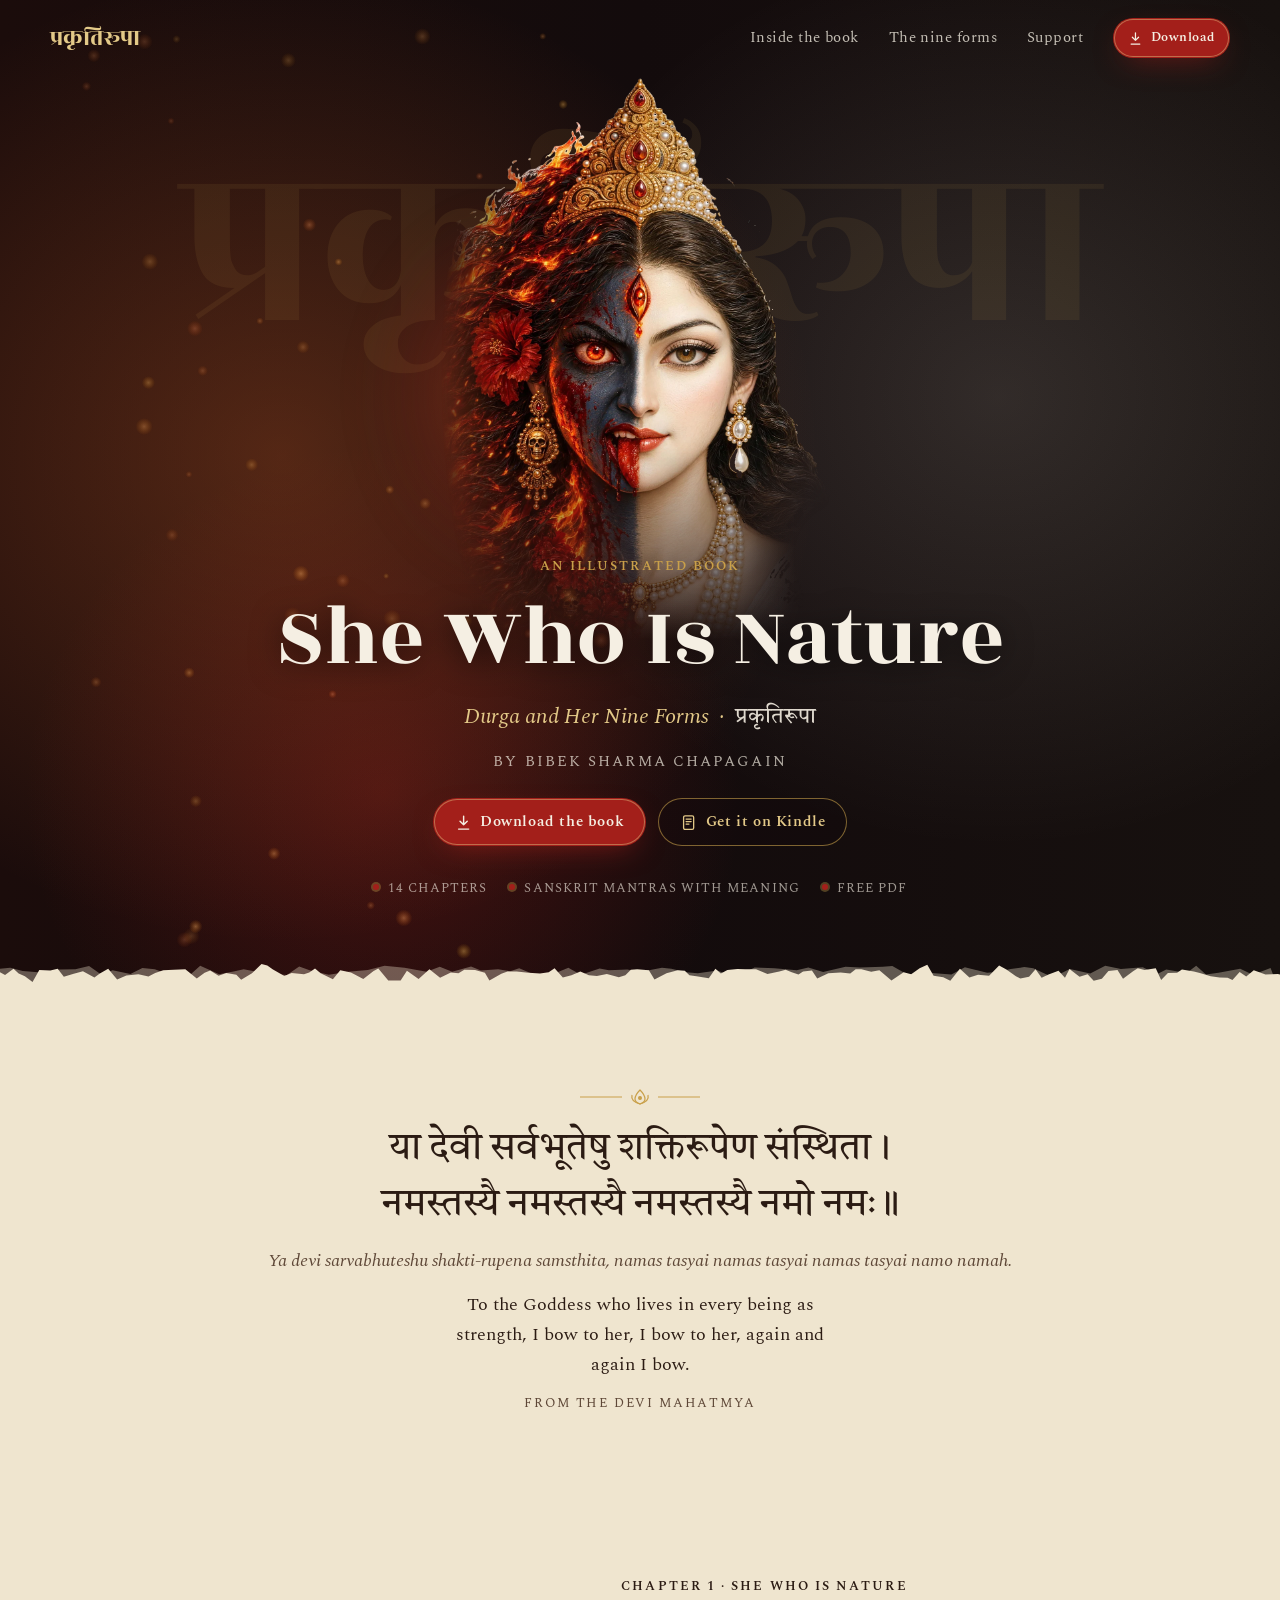
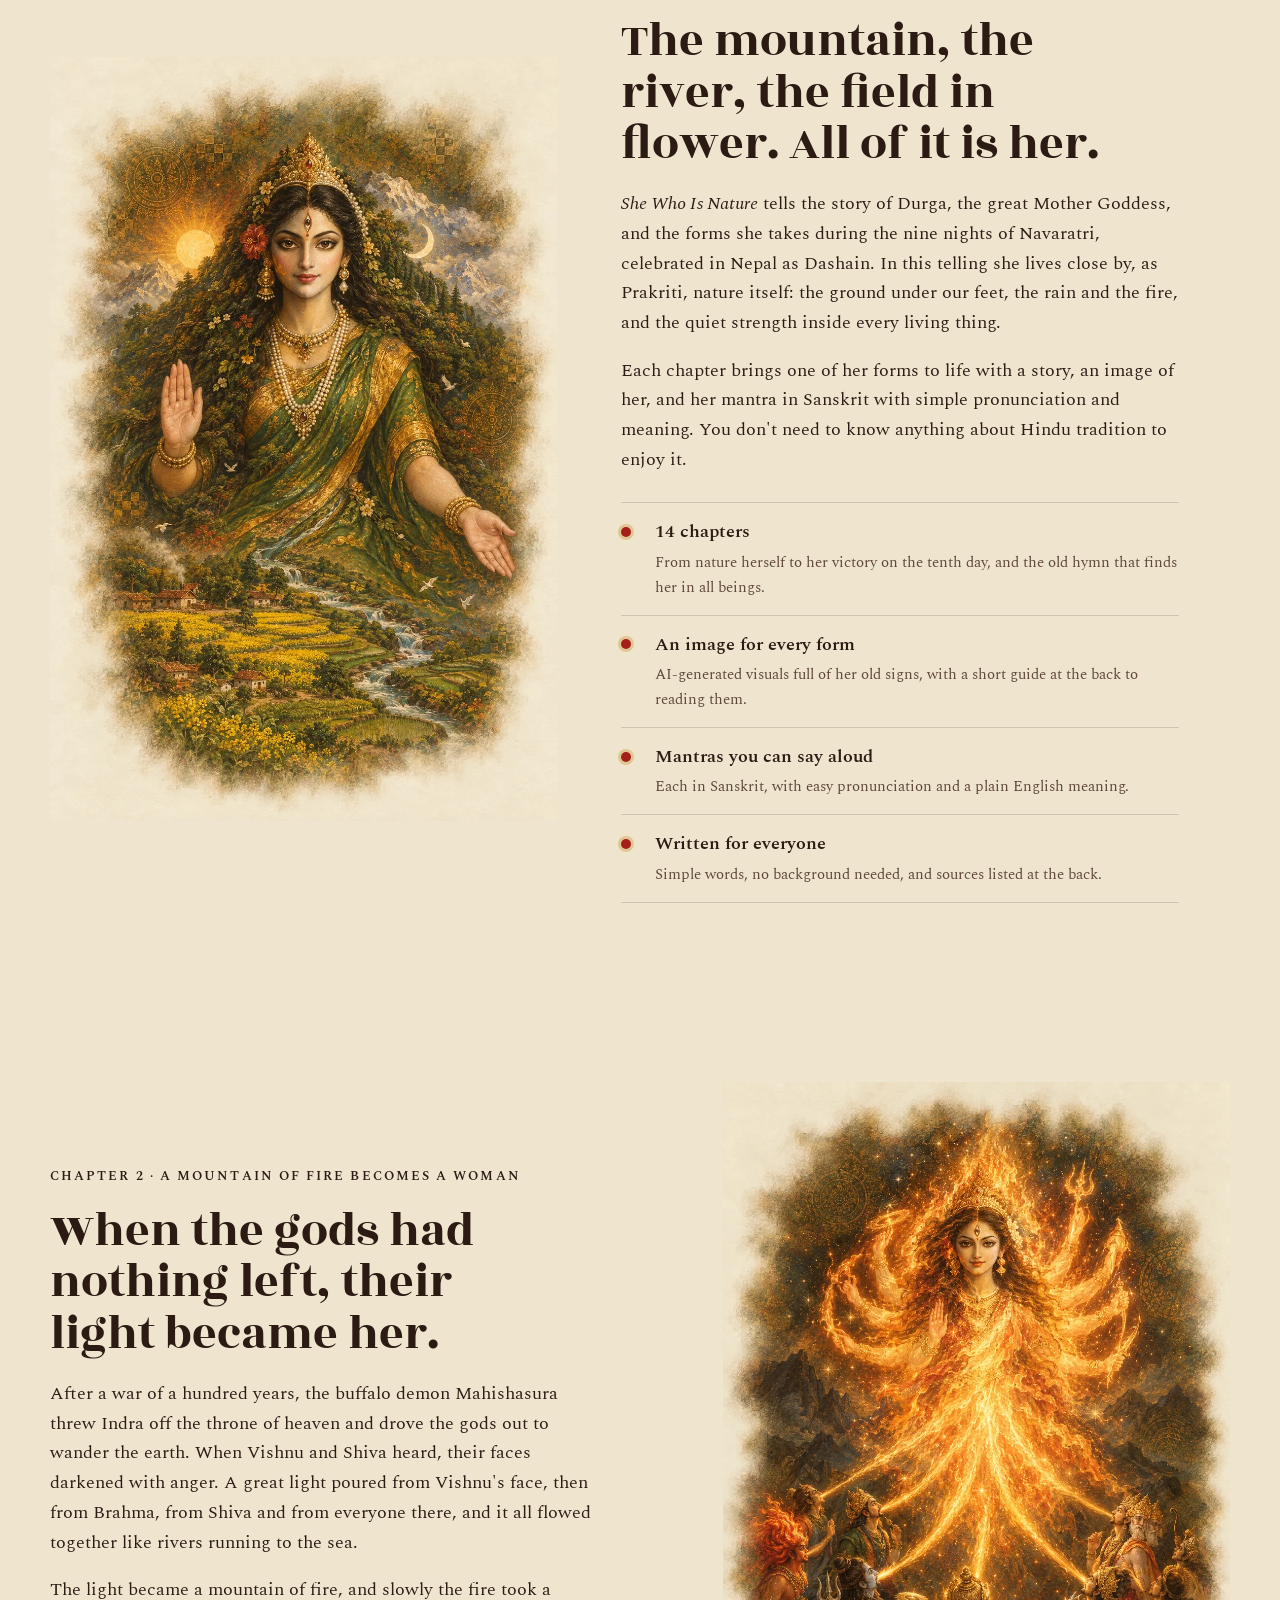
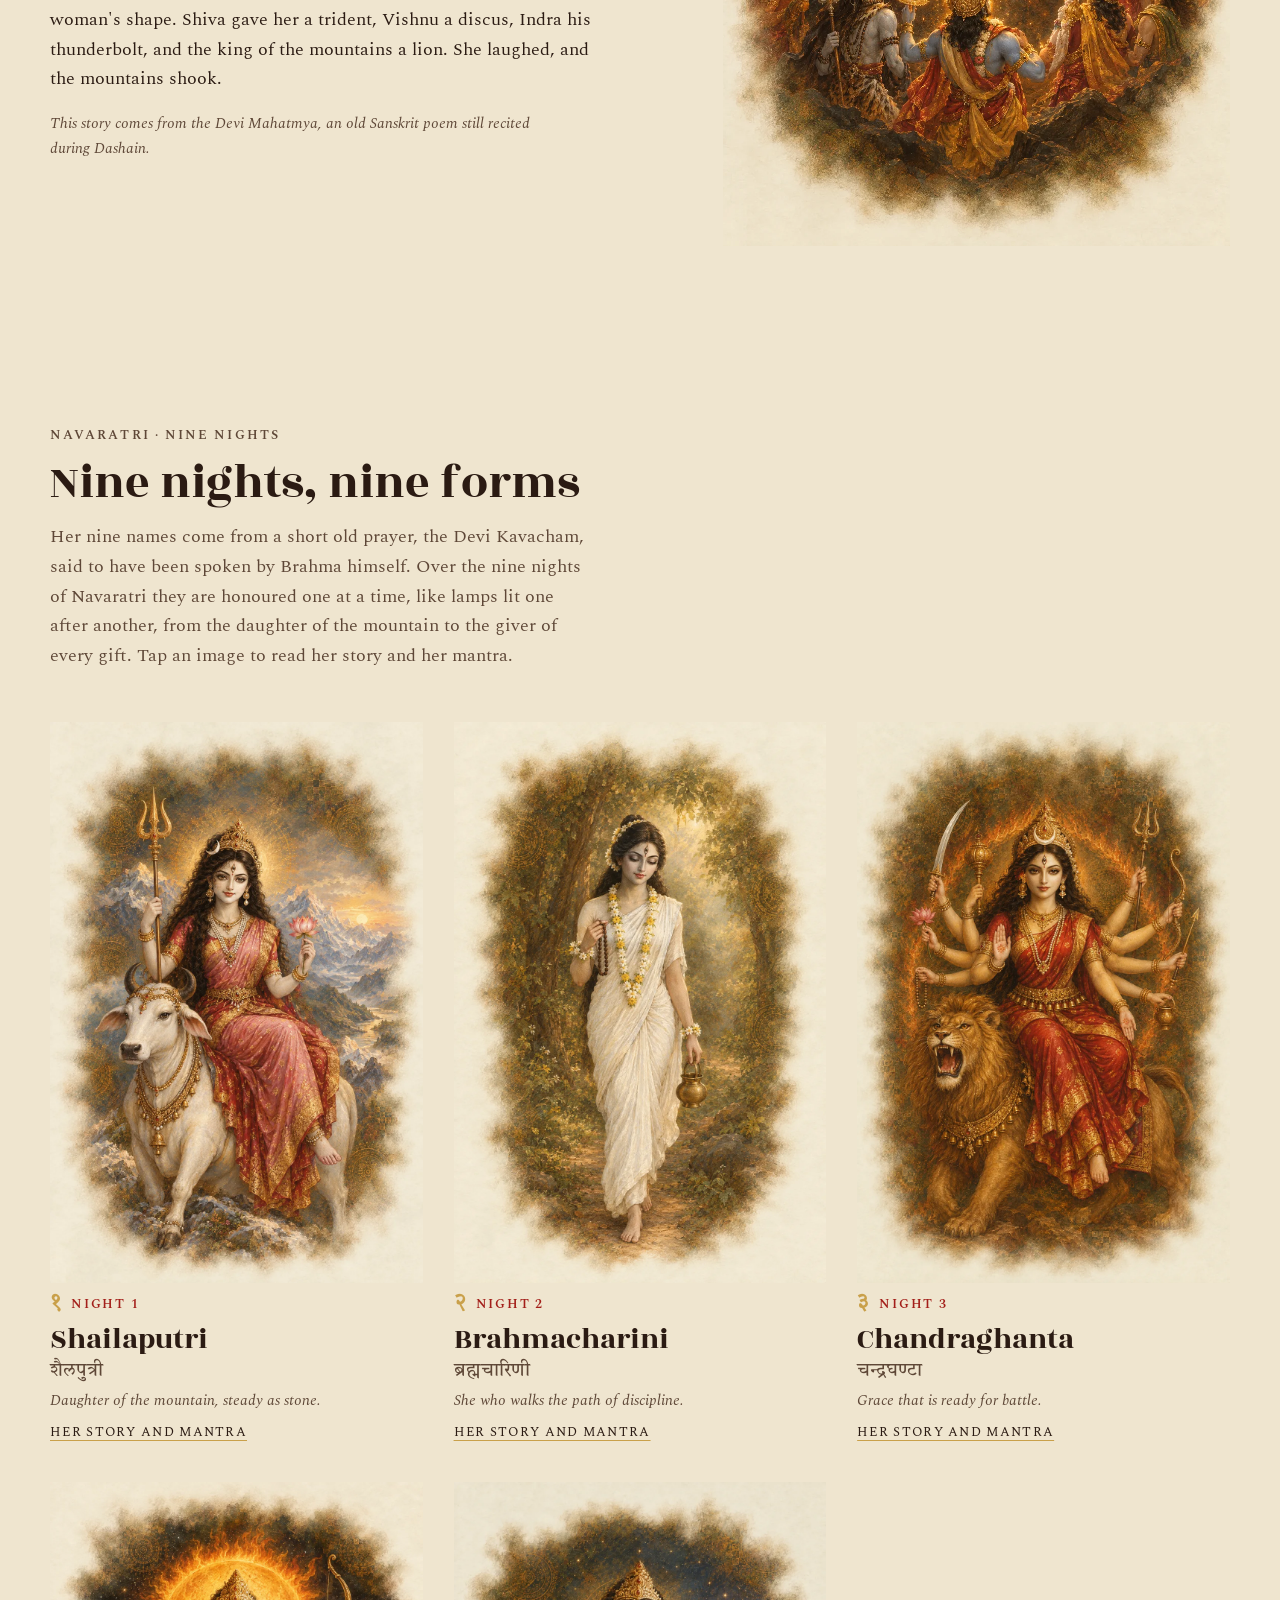
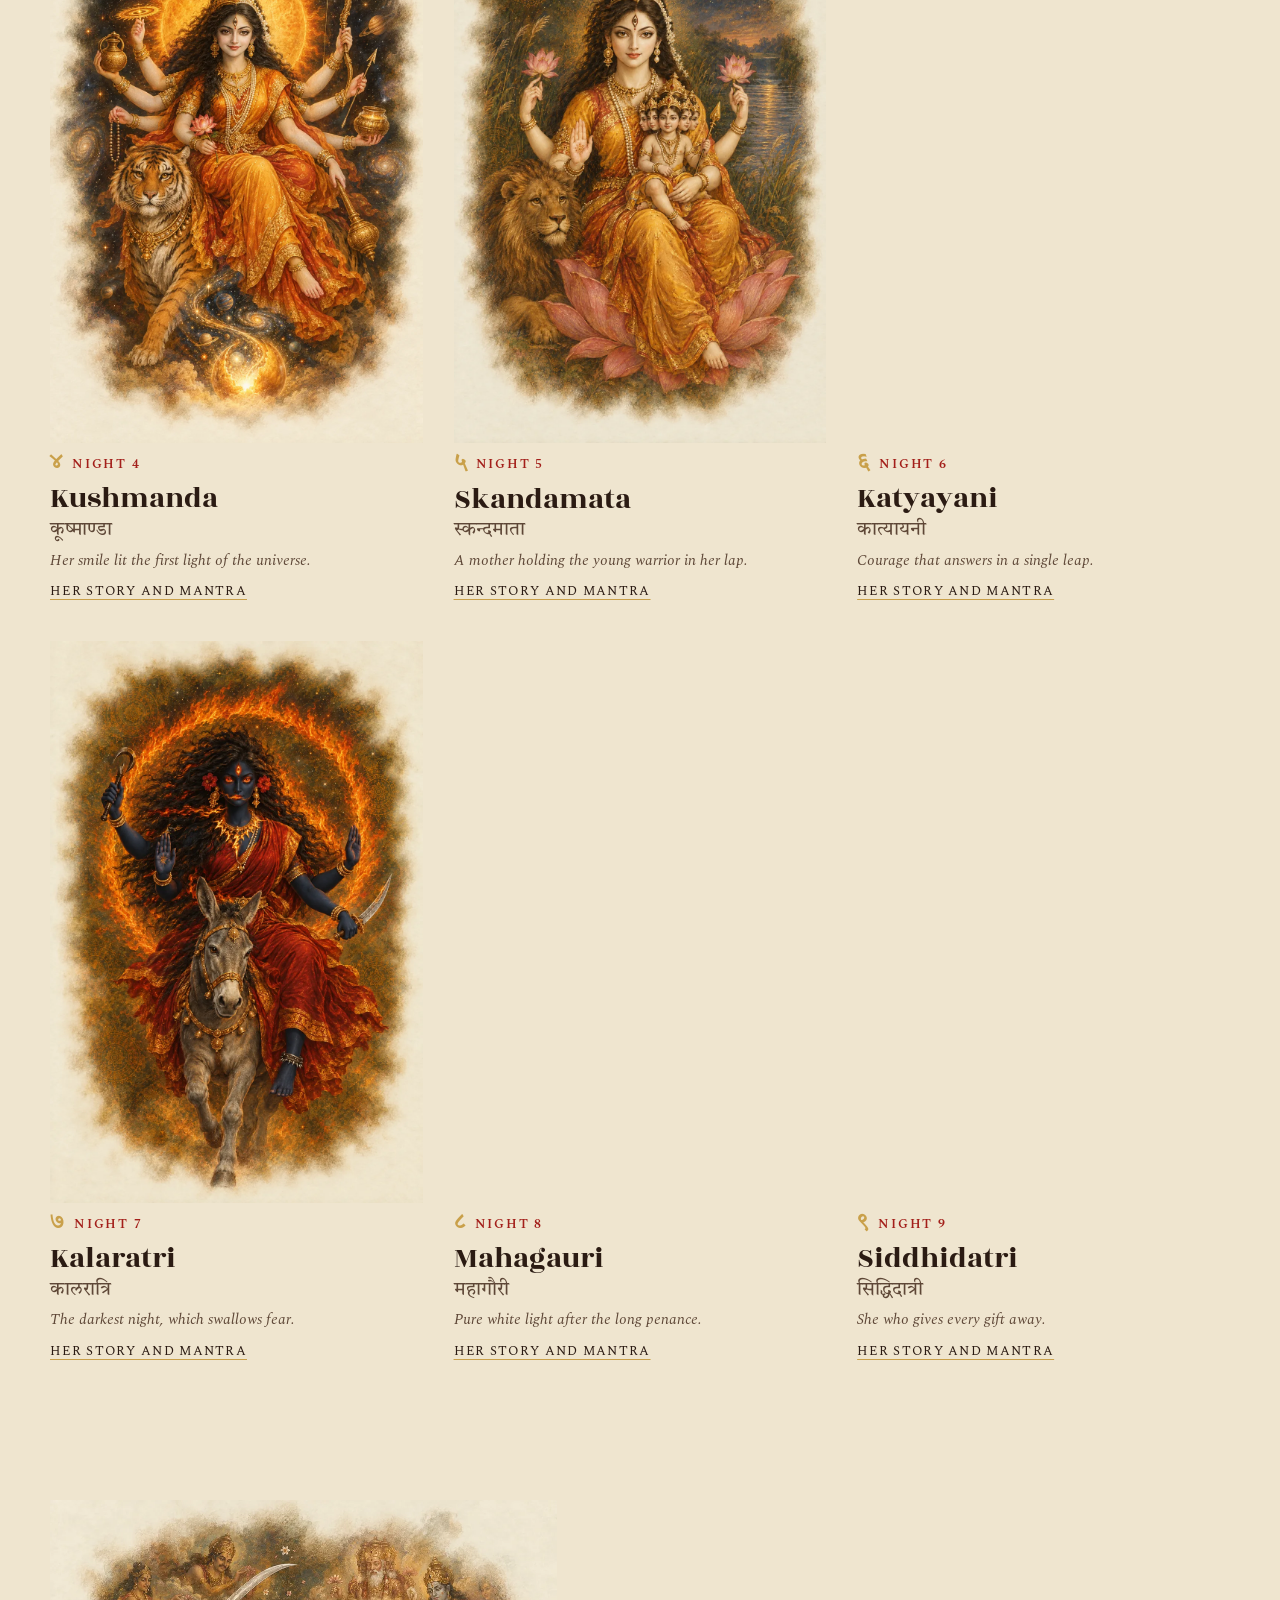
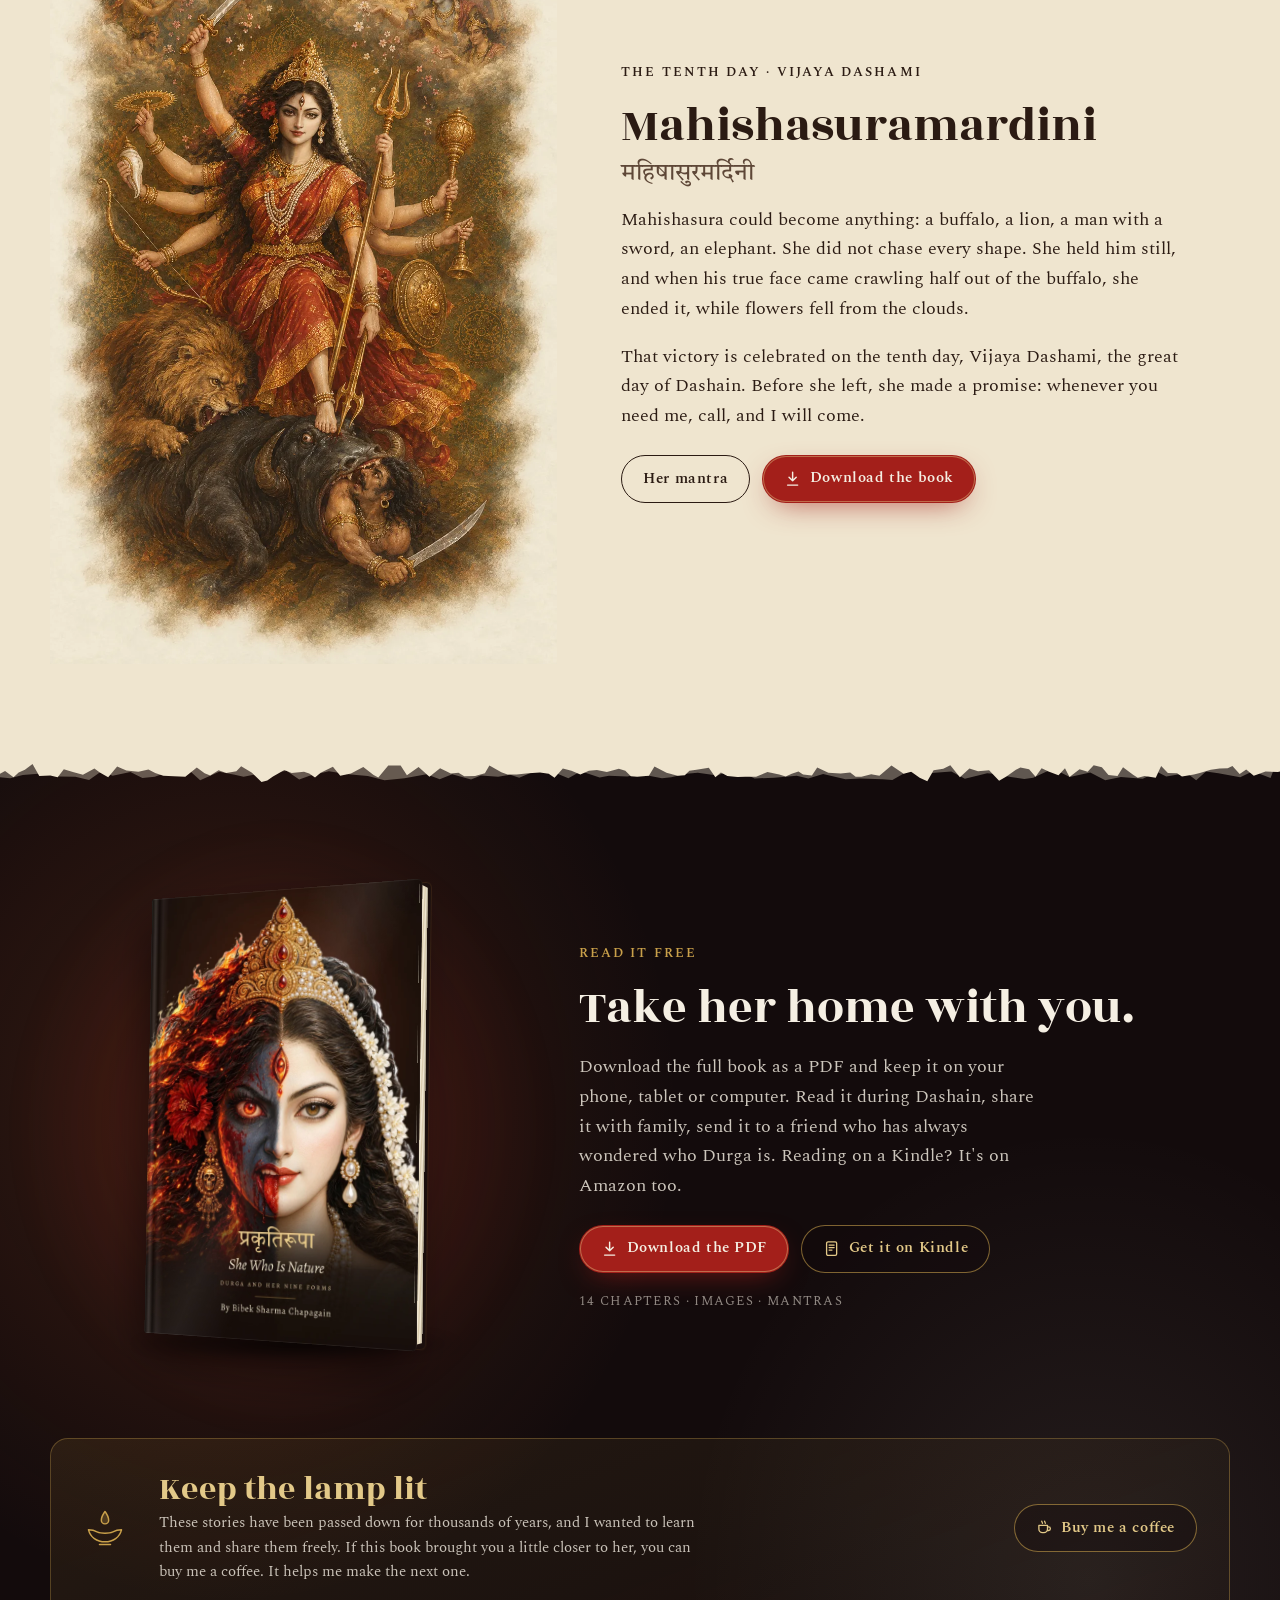
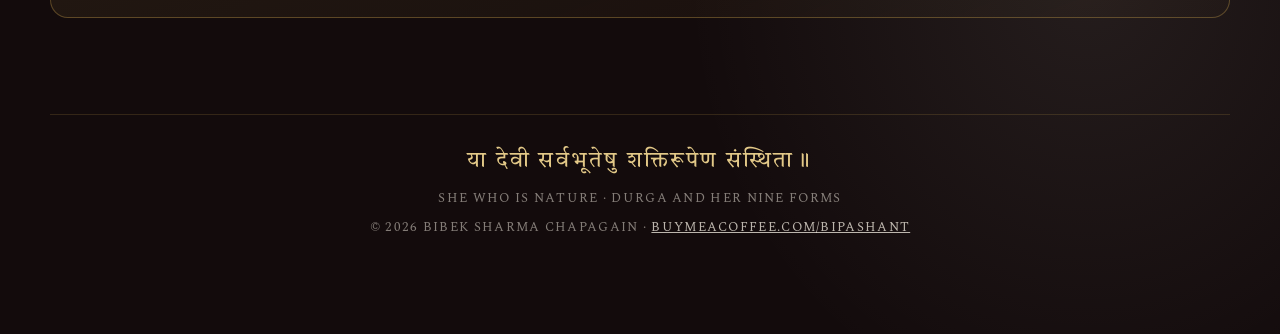
==== index.html @ 408c8675 "Align landing page with the book, add Kindle link and 3D cover, soften hero edges Co-Authored-By: Cl" ====
<!doctype html>
<html lang="en">
<head>
  <meta charset="utf-8">
  <meta name="viewport" content="width=device-width, initial-scale=1, viewport-fit=cover">
  <meta name="theme-color" content="#130B0C">
  <link rel="icon" href="/favicon.svg" type="image/svg+xml">
  <link rel="preload" href="/fonts/rozha-one-latin-400-normal.woff2" as="font" type="font/woff2" crossorigin>
  <link rel="preload" href="/fonts/spectral-latin-400-normal.woff2" as="font" type="font/woff2" crossorigin>
  <link rel="stylesheet" href="/styles.css">
  <script>window.va = window.va || function () { (window.vaq = window.vaq || []).push(arguments); };</script>
  <script defer src="/_vercel/insights/script.js"></script>
  <title>She Who Is Nature · Durga and Her Nine Forms</title>
  <meta name="description" content="An illustrated book by Bibek Sharma Chapagain on Durga, the Mother Goddess as nature, and the forms she takes across the nine nights of Navaratri and Dashain. Images, stories and Sanskrit mantras with meaning.">
  <link rel="canonical" href="https://prakritirupa.vercel.app/">
  <meta property="og:type" content="book">
  <meta property="og:title" content="She Who Is Nature · Durga and Her Nine Forms">
  <meta property="og:description" content="An illustrated book by Bibek Sharma Chapagain on Durga, the Mother Goddess as nature, and the forms she takes across the nine nights of Navaratri and Dashain. Images, stories and Sanskrit mantras with meaning.">
  <meta property="og:url" content="https://prakritirupa.vercel.app/">
  <meta property="og:image" content="https://prakritirupa.vercel.app/img/og.jpg">
  <meta property="og:image:width" content="1200">
  <meta property="og:image:height" content="630">
  <meta property="og:image:alt" content="The cover face of She Who Is Nature: half Kalaratri in fire, half Mahagauri in pearls">
  <meta name="twitter:card" content="summary_large_image">
  <link rel="preload" href="/img/hero-split-face.webp" as="image" type="image/webp">
  <script type="application/ld+json">{"@context": "https://schema.org", "@type": "Book", "name": "She Who Is Nature", "alternateName": "प्रकृतिरूपा", "description": "An illustrated book by Bibek Sharma Chapagain on Durga, the Mother Goddess as nature, and the forms she takes across the nine nights of Navaratri and Dashain. Images, stories and Sanskrit mantras with meaning.", "author": {"@type": "Person", "name": "Bibek Sharma Chapagain"}, "illustrator": {"@type": "Person", "name": "Bibek Sharma Chapagain"}, "inLanguage": "en", "image": "https://prakritirupa.vercel.app/img/og.jpg", "url": "https://prakritirupa.vercel.app/", "workExample": {"@type": "Book", "name": "She Who Is Nature (Kindle edition)", "bookFormat": "https://schema.org/EBook", "url": "https://www.amazon.com/dp/B0HN3JPRBT"}}</script>
</head>
<body>
  <header class="topbar">
    <div class="wrap">
      <a class="mark" href="/" lang="sa" aria-label="She Who Is Nature, home">प्रकृतिरूपा</a>
      <nav class="topnav" aria-label="Sections">
        <a class="link" href="#inside">Inside the book</a>
        <a class="link" href="#nights">The nine forms</a>
        <a class="link" href="#support">Support</a>
        <a class="btn btn-primary" href="/download"><svg viewBox="0 0 24 24" fill="none" stroke="currentColor" stroke-width="2" stroke-linecap="round" stroke-linejoin="round" aria-hidden="true"><path d="M12 3v12m0 0-5-5m5 5 5-5M5 21h14"/></svg>Download</a>
      </nav>
    </div>
  </header>

  <main>
    <section class="hero" aria-labelledby="title">
      <canvas id="embers" aria-hidden="true"></canvas>
      <div class="hero-deva" lang="sa" aria-hidden="true">प्रकृतिरूपा</div>
      <div class="wrap hero-inner">
        <div class="hero-face">
          <img src="/img/hero-split-face.webp" width="1200" height="1805" alt="One face split down the middle: on the left Kalaratri, dark-skinned and wreathed in fire; on the right Mahagauri, fair and crowned with pearls" fetchpriority="high">
        </div>
        <div class="hero-copy">
          <p class="eyebrow">An illustrated book</p>
          <h1 id="title">She Who Is Nature</h1>
          <p class="sub">Durga and Her Nine Forms &nbsp;·&nbsp; <span class="deva" lang="sa">प्रकृतिरूपा</span></p>
          <p class="by">By Bibek Sharma Chapagain</p>
          <div class="hero-cta">
            <a class="btn btn-primary" href="/download"><svg viewBox="0 0 24 24" fill="none" stroke="currentColor" stroke-width="2" stroke-linecap="round" stroke-linejoin="round" aria-hidden="true"><path d="M12 3v12m0 0-5-5m5 5 5-5M5 21h14"/></svg>Download the book</a>
            <a class="btn btn-ghost" href="https://www.amazon.com/dp/B0HN3JPRBT" target="_blank" rel="noopener"><svg viewBox="0 0 24 24" fill="none" stroke="currentColor" stroke-width="1.8" stroke-linecap="round" stroke-linejoin="round" aria-hidden="true"><rect x="5" y="2.5" width="14" height="19" rx="2"/><path d="M8.5 7h7M8.5 10.5h7M8.5 14h4"/></svg>Get it on Kindle</a>
          </div>
          <ul class="hero-facts">
            <li>14 chapters</li>
            <li>Sanskrit mantras with meaning</li>
            <li>Free PDF</li>
          </ul>
        </div>
      </div>
      <div class="edge edge-bottom" aria-hidden="true"></div>
    </section>

    <section class="verse" aria-label="Opening verse">
      <div class="wrap">
        <svg class="lotus-rule" viewBox="0 0 120 18" fill="none" stroke="currentColor" stroke-width="1.2" aria-hidden="true"><path d="M0 9h42M78 9h42"/><path d="M60 2c4 4 5 7 5 9s-2 4-5 5c-3-1-5-3-5-5s1-5 5-9z"/><path d="M52 7c-1 4 1 7 8 9M68 7c1 4-1 7-8 9"/><circle cx="60" cy="10" r="1.4" fill="currentColor"/></svg>
        <p class="sanskrit" lang="sa">या देवी सर्वभूतेषु शक्तिरूपेण संस्थिता।<br>नमस्तस्यै नमस्तस्यै नमस्तस्यै नमो नमः॥</p>
        <p class="translit">Ya devi sarvabhuteshu shakti-rupena samsthita, namas tasyai namas tasyai namas tasyai namo namah.</p>
        <p class="meaning">To the Goddess who lives in every being as strength, I bow to her, I bow to her, again and again I bow.</p>
        <p class="source">From the Devi Mahatmya</p>
      </div>
    </section>

    <section class="feature" id="inside" aria-labelledby="inside-title">
      <div class="wrap">
        <div class="feature-art">
          <img src="/img/prakriti.webp" width="1000" height="1506" loading="lazy" decoding="async" alt="Durga as nature herself: her hair becomes a forested mountain, her sari flows into a river, and terraced mustard fields and a village lie at her feet">
        </div>
        <div class="feature-text">
          <p class="eyebrow">Chapter 1 · She Who Is Nature</p>
          <h2 id="inside-title">The mountain, the river, the field in flower. All of it is her.</h2>
          <p><em>She Who Is Nature</em> tells the story of Durga, the great Mother Goddess, and the forms she takes during the nine nights of Navaratri, celebrated in Nepal as Dashain. In this telling she lives close by, as Prakriti, nature itself: the ground under our feet, the rain and the fire, and the quiet strength inside every living thing.</p>
          <p>Each chapter brings one of her forms to life with a story, an image of her, and her mantra in Sanskrit with simple pronunciation and meaning. You don't need to know anything about Hindu tradition to enjoy it.</p>
          <ul class="inside" aria-label="Inside the book">
            <li><strong>14 chapters</strong><span>From nature herself to her victory on the tenth day, and the old hymn that finds her in all beings.</span></li>
            <li><strong>An image for every form</strong><span>AI-generated visuals full of her old signs, with a short guide at the back to reading them.</span></li>
            <li><strong>Mantras you can say aloud</strong><span>Each in Sanskrit, with easy pronunciation and a plain English meaning.</span></li>
            <li><strong>Written for everyone</strong><span>Simple words, no background needed, and sources listed at the back.</span></li>
          </ul>
        </div>
      </div>
    </section>

    <section class="feature flip" aria-labelledby="origin-title">
      <div class="wrap">
        <div class="feature-art">
          <img src="/img/origin.webp" width="1000" height="1506" loading="lazy" decoding="async" alt="The gods stand in a circle on a dark mountain as streams of golden light pour from them and join into the many-armed, fiery form of Durga">
        </div>
        <div class="feature-text">
          <p class="eyebrow">Chapter 2 · A Mountain of Fire Becomes a Woman</p>
          <h2 id="origin-title">When the gods had nothing left, their light became her.</h2>
          <p>After a war of a hundred years, the buffalo demon Mahishasura threw Indra off the throne of heaven and drove the gods out to wander the earth. When Vishnu and Shiva heard, their faces darkened with anger. A great light poured from Vishnu's face, then from Brahma, from Shiva and from everyone there, and it all flowed together like rivers running to the sea.</p>
          <p>The light became a mountain of fire, and slowly the fire took a woman's shape. Shiva gave her a trident, Vishnu a discus, Indra his thunderbolt, and the king of the mountains a lion. She laughed, and the mountains shook.</p>
          <p class="note">This story comes from the Devi Mahatmya, an old Sanskrit poem still recited during Dashain.</p>
        </div>
      </div>
    </section>

    <section class="nights" id="nights" aria-labelledby="nights-title">
      <div class="wrap">
        <div class="section-head">
          <p class="eyebrow">Navaratri · nine nights</p>
          <h2 id="nights-title">Nine nights, nine forms</h2>
          <p>Her nine names come from a short old prayer, the Devi Kavacham, said to have been spoken by Brahma himself. Over the nine nights of Navaratri they are honoured one at a time, like lamps lit one after another, from the daughter of the mountain to the giver of every gift. Tap an image to read her story and her mantra.</p>
        </div>
        <div class="grid">
        <article class="card" id="shailaputri" data-index="0">
          <button type="button" aria-haspopup="dialog" aria-label="Read the story of Shailaputri">
            <span class="art"><img src="/img/shailaputri.webp" alt="Shailaputri: rides a white bull, holds a trident and a lotus, a half-moon in her hair" width="1000" height="1506" loading="lazy" decoding="async"></span>
            <span class="night"><span class="num" lang="sa">१</span>Night 1</span>
            <h3>Shailaputri<span class="deva" lang="sa">शैलपुत्री</span></h3>
            <span class="essence">Daughter of the mountain, steady as stone.</span>
            <span class="more">Her story and mantra</span>
          </button>
          <div class="detail" hidden><p class="eyebrow">Night 1</p><h3>Shailaputri<span class="deva" lang="sa">शैलपुत्री</span></h3><p class="attrs">Rides a white bull · holds a trident and a lotus · a half-moon in her hair</p><p>In an earlier life she was Sati. When her father, King Daksha, mocked Shiva in front of everyone at his great sacred fire, she let her body go. She was born again to Himavat, king of the Himalaya, and his queen Mena, who named her Parvati, the mountain&#x27;s daughter.</p><p>She has already lost everything once, and she has come back smiling. The nine forms begin with her: with a mountain, and a return.</p><div class="mantra"><span class="label">Her mantra</span><span class="sanskrit" lang="sa">ॐ देवी शैलपुत्र्यै नमः</span><span class="translit">Om Devi Shailaputryai Namah</span><span class="meaning">Om, I bow to the Goddess Shailaputri.</span></div></div>
        </article>
        <article class="card" id="brahmacharini" data-index="1">
          <button type="button" aria-haspopup="dialog" aria-label="Read the story of Brahmacharini">
            <span class="art"><img src="/img/brahmacharini.webp" alt="Brahmacharini: walks barefoot, holds prayer beads and a water pot" width="1000" height="1506" loading="lazy" decoding="async"></span>
            <span class="night"><span class="num" lang="sa">२</span>Night 2</span>
            <h3>Brahmacharini<span class="deva" lang="sa">ब्रह्मचारिणी</span></h3>
            <span class="essence">She who walks the path of discipline.</span>
            <span class="more">Her story and mantra</span>
          </button>
          <div class="detail" hidden><p class="eyebrow">Night 2</p><h3>Brahmacharini<span class="deva" lang="sa">ब्रह्मचारिणी</span></h3><p class="attrs">Walks barefoot · holds prayer beads and a water pot</p><p>Shiva was still grieving for Sati and noticed no one, so the young Parvati set out to become as strong in spirit as he was. She sat between fires in summer and stood in icy water on winter nights. She ate only fruit, then fallen leaves, then not even leaves, and people called her Aparna, “the one without even a leaf.”</p><p>At last a young student came to mock Shiva, and she angrily sent him away. He smiled and showed his true face. It was Shiva himself: “From today, I am yours.”</p><div class="mantra"><span class="label">Her mantra</span><span class="sanskrit" lang="sa">ॐ देवी ब्रह्मचारिण्यै नमः</span><span class="translit">Om Devi Brahmacharinyai Namah</span><span class="meaning">Om, I bow to the Goddess Brahmacharini.</span></div></div>
        </article>
        <article class="card" id="chandraghanta" data-index="2">
          <button type="button" aria-haspopup="dialog" aria-label="Read the story of Chandraghanta">
            <span class="art"><img src="/img/chandraghanta.webp" alt="Chandraghanta: rides a lion, ten arms, a bell-shaped half-moon on her brow" width="1000" height="1506" loading="lazy" decoding="async"></span>
            <span class="night"><span class="num" lang="sa">३</span>Night 3</span>
            <h3>Chandraghanta<span class="deva" lang="sa">चन्द्रघण्टा</span></h3>
            <span class="essence">Grace that is ready for battle.</span>
            <span class="more">Her story and mantra</span>
          </button>
          <div class="detail" hidden><p class="eyebrow">Night 3</p><h3>Chandraghanta<span class="deva" lang="sa">चन्द्रघण्टा</span></h3><p class="attrs">Rides a lion · ten arms · a bell-shaped half-moon on her brow</p><p>Her name means “moon bell,” for the bell-shaped half-moon on her forehead. No old story carries her name, so the tales told about her are newer ones. In one, Shiva arrives at the wedding with ghosts and wild hermits, and Parvati&#x27;s mother faints. Parvati takes this fierce form on her lion and stands between her family and the wedding party until Shiva agrees to come as a bridegroom should.</p><p>In another, the ring of her moon bell scatters an army of giant bats. Her face stays calm, almost gentle. She is ready for battle; she just isn&#x27;t angry about it.</p><div class="mantra"><span class="label">Her mantra</span><span class="sanskrit" lang="sa">ॐ देवी चन्द्रघण्टायै नमः</span><span class="translit">Om Devi Chandraghantayai Namah</span><span class="meaning">Om, I bow to the Goddess Chandraghanta.</span></div></div>
        </article>
        <article class="card" id="kushmanda" data-index="3">
          <button type="button" aria-haspopup="dialog" aria-label="Read the story of Kushmanda">
            <span class="art"><img src="/img/kushmanda.webp" alt="Kushmanda: rides a tiger, eight arms, lives at the heart of the sun" width="1000" height="1506" loading="lazy" decoding="async"></span>
            <span class="night"><span class="num" lang="sa">४</span>Night 4</span>
            <h3>Kushmanda<span class="deva" lang="sa">कूष्माण्डा</span></h3>
            <span class="essence">Her smile lit the first light of the universe.</span>
            <span class="more">Her story and mantra</span>
          </button>
          <div class="detail" hidden><p class="eyebrow">Night 4</p><h3>Kushmanda<span class="deva" lang="sa">कूष्माण्डा</span></h3><p class="attrs">Rides a tiger · eight arms · lives at the heart of the sun</p><p>Her name is often read as ku, little, ushma, warmth, and anda, egg: the little warm egg the whole universe grew from. Before anything existed there was only darkness. Then she smiled, and the light of that smile broke the warm egg of the world open into stars and planets and suns.</p><p>Ever since, they say, she has lived at the heart of the sun. When the sun warms your face on a cold morning, you could think of it as her smile, still reaching you.</p><div class="mantra"><span class="label">Her mantra</span><span class="sanskrit" lang="sa">ॐ देवी कूष्माण्डायै नमः</span><span class="translit">Om Devi Kushmandayai Namah</span><span class="meaning">Om, I bow to the Goddess Kushmanda.</span></div></div>
        </article>
        <article class="card" id="skandamata" data-index="4">
          <button type="button" aria-haspopup="dialog" aria-label="Read the story of Skandamata">
            <span class="art"><img src="/img/skandamata.webp" alt="Skandamata: sits on a lotus, a lion resting beside her, holds baby skanda and two lotus flowers" width="1000" height="1506" loading="lazy" decoding="async"></span>
            <span class="night"><span class="num" lang="sa">५</span>Night 5</span>
            <h3>Skandamata<span class="deva" lang="sa">स्कन्दमाता</span></h3>
            <span class="essence">A mother holding the young warrior in her lap.</span>
            <span class="more">Her story and mantra</span>
          </button>
          <div class="detail" hidden><p class="eyebrow">Night 5</p><h3>Skandamata<span class="deva" lang="sa">स्कन्दमाता</span></h3><p class="attrs">Sits on a lotus · a lion resting beside her · holds baby Skanda and two lotus flowers</p><p>Only a son of Shiva could defeat the demon Taraka. That son, Skanda, also called Kartikeya or Murugan, was carried into the world by fire, by the river Ganga and by six star-maidens, the Pleiades, and grew six faces to drink from all six. Then Parvati lifted him onto her lap and fed him as her own.</p><p>When he was grown, she gave him a spear called Shakti, her own power in the shape of a weapon, and with it he set the heavens free. She gave him more than milk. She gave him her strength.</p><div class="mantra"><span class="label">Her mantra</span><span class="sanskrit" lang="sa">ॐ देवी स्कन्दमातायै नमः</span><span class="translit">Om Devi Skandamatayai Namah</span><span class="meaning">Om, I bow to the Goddess Skandamata.</span></div></div>
        </article>
        <article class="card" id="katyayani" data-index="5">
          <button type="button" aria-haspopup="dialog" aria-label="Read the story of Katyayani">
            <span class="art"><img src="/img/katyayani.webp" alt="Katyayani: rides a lion, holds a crescent sword and a lotus" width="1000" height="1506" loading="lazy" decoding="async"></span>
            <span class="night"><span class="num" lang="sa">६</span>Night 6</span>
            <h3>Katyayani<span class="deva" lang="sa">कात्यायनी</span></h3>
            <span class="essence">Courage that answers in a single leap.</span>
            <span class="more">Her story and mantra</span>
          </button>
          <div class="detail" hidden><p class="eyebrow">Night 6</p><h3>Katyayani<span class="deva" lang="sa">कात्यायनी</span></h3><p class="attrs">Rides a lion · holds a crescent sword and a lotus</p><p>Her name means “daughter of Katyayana,” a wise old hermit. Some say she appeared in his forest home; others say she took his name because he was the first to pray to her. In one telling she is the goddess born from the gods&#x27; anger. When the buffalo demon asked to marry her, she told him to beat her in battle first, then leapt from her lion onto his back and struck him down.</p><p>Her other story is gentler. In a village by the river Yamuna, girls in love with Krishna bathed in the cold river before dawn for a whole month and prayed to her to make him their husband. Young women still pray to her when they hope to find the right person to marry.</p><div class="mantra"><span class="label">Her mantra</span><span class="sanskrit" lang="sa">ॐ देवी कात्यायन्यै नमः</span><span class="translit">Om Devi Katyayanyai Namah</span><span class="meaning">Om, I bow to the Goddess Katyayani.</span></div></div>
        </article>
        <article class="card" id="kalaratri" data-index="6">
          <button type="button" aria-haspopup="dialog" aria-label="Read the story of Kalaratri">
            <span class="art"><img src="/img/kalaratri.webp" alt="Kalaratri: rides a donkey, dark skin, wild hair, fire in her breath" width="1000" height="1506" loading="lazy" decoding="async"></span>
            <span class="night"><span class="num" lang="sa">७</span>Night 7</span>
            <h3>Kalaratri<span class="deva" lang="sa">कालरात्रि</span></h3>
            <span class="essence">The darkest night, which swallows fear.</span>
            <span class="more">Her story and mantra</span>
          </button>
          <div class="detail" hidden><p class="eyebrow">Night 7</p><h3>Kalaratri<span class="deva" lang="sa">कालरात्रि</span></h3><p class="attrs">Rides a donkey · dark skin, wild hair, fire in her breath</p><p>Kala means both black and time, and ratri means night, so she is the Black Night, the Night of Time. She is the form people fear most, and she means to be. In a story long told about her, she drinks every drop of the demon Raktabija&#x27;s blood before it can touch the ground and rise up as another demon.</p><p>Yet she is also called Shubhankari, “the one who brings good.” Two of her four hands bless and say “don&#x27;t be afraid.” She never harms those who come to her. She only frightens the things that frighten them.</p><div class="mantra"><span class="label">Her mantra</span><span class="sanskrit" lang="sa">ॐ देवी कालरात्र्यै नमः</span><span class="translit">Om Devi Kalaratryai Namah</span><span class="meaning">Om, I bow to the Goddess Kalaratri.</span></div></div>
        </article>
        <article class="card" id="mahagauri" data-index="7">
          <button type="button" aria-haspopup="dialog" aria-label="Read the story of Mahagauri">
            <span class="art"><img src="/img/mahagauri.webp" alt="Mahagauri: rides a white bull, holds a trident and a small drum" width="1000" height="1506" loading="lazy" decoding="async"></span>
            <span class="night"><span class="num" lang="sa">८</span>Night 8</span>
            <h3>Mahagauri<span class="deva" lang="sa">महागौरी</span></h3>
            <span class="essence">Pure white light after the long penance.</span>
            <span class="more">Her story and mantra</span>
          </button>
          <div class="detail" hidden><p class="eyebrow">Night 8</p><h3>Mahagauri<span class="deva" lang="sa">महागौरी</span></h3><p class="attrs">Rides a white bull · holds a trident and a small drum</p><p>Three stories tell how she became so bright, and they don&#x27;t agree. The one most people tell today is the simplest: after years of hard practice in the sun, rain and dust, Parvati&#x27;s body had turned dark. When Shiva finally accepted her, he washed her with water from the river Ganga, and her skin shone white as lightning.</p><p>She comes after the long dark of Kalaratri and feels like rest, like the first clear morning after the rains, when everything looks new.</p><div class="mantra"><span class="label">Her mantra</span><span class="sanskrit" lang="sa">ॐ देवी महागौर्यै नमः</span><span class="translit">Om Devi Mahagauryai Namah</span><span class="meaning">Om, I bow to the Goddess Mahagauri.</span></div></div>
        </article>
        <article class="card" id="siddhidatri" data-index="8">
          <button type="button" aria-haspopup="dialog" aria-label="Read the story of Siddhidatri">
            <span class="art"><img src="/img/siddhidatri.webp" alt="Siddhidatri: sits on a lotus, a lion beside her, holds a discus, conch, mace and lotus" width="1000" height="1506" loading="lazy" decoding="async"></span>
            <span class="night"><span class="num" lang="sa">९</span>Night 9</span>
            <h3>Siddhidatri<span class="deva" lang="sa">सिद्धिदात्री</span></h3>
            <span class="essence">She who gives every gift away.</span>
            <span class="more">Her story and mantra</span>
          </button>
          <div class="detail" hidden><p class="eyebrow">Night 9</p><h3>Siddhidatri<span class="deva" lang="sa">सिद्धिदात्री</span></h3><p class="attrs">Sits on a lotus · a lion beside her · holds a discus, conch, mace and lotus</p><p>A siddhi is a perfection, a mastery that comes after long practice. She holds them all and gives them away. Sages, heavenly musicians, forest spirits and even demons gather around her with folded hands, and nobody is turned away.</p><p>When Shiva asked her for the power to create, she gave him every gift she had, and then became half of him. That is Ardhanarishvara, “the lord who is half woman.” With her, the nine nights are complete.</p><div class="mantra"><span class="label">Her mantra</span><span class="sanskrit" lang="sa">ॐ देवी सिद्धिदात्र्यै नमः</span><span class="translit">Om Devi Siddhidatryai Namah</span><span class="meaning">Om, I bow to the Goddess Siddhidatri.</span></div></div>
        </article>
        </div>
      </div>
    </section>

    <section class="feature tenth" id="mahishasuramardini" data-index="9" aria-labelledby="tenth-title">
      <div class="wrap">
        <div class="feature-art">
          <img src="/img/mahishasuramardini.webp" width="1000" height="1506" loading="lazy" decoding="async" alt="Durga stands on the buffalo demon and drives her trident into it as Mahishasura crawls out of its mouth, her lion biting its back, while flowers fall from the clouds">
        </div>
        <div class="feature-text">
          <p class="eyebrow">The tenth day · Vijaya Dashami</p>
          <h2 id="tenth-title">Mahishasuramardini<span class="deva" lang="sa">महिषासुरमर्दिनी</span></h2>
          <p>Mahishasura could become anything: a buffalo, a lion, a man with a sword, an elephant. She did not chase every shape. She held him still, and when his true face came crawling half out of the buffalo, she ended it, while flowers fell from the clouds.</p>
          <p>That victory is celebrated on the tenth day, Vijaya Dashami, the great day of Dashain. Before she left, she made a promise: whenever you need me, call, and I will come.</p>
          <div class="actions">
            <button type="button" class="btn btn-ink" data-open="9">Her mantra</button>
            <a class="btn btn-primary" href="/download"><svg viewBox="0 0 24 24" fill="none" stroke="currentColor" stroke-width="2" stroke-linecap="round" stroke-linejoin="round" aria-hidden="true"><path d="M12 3v12m0 0-5-5m5 5 5-5M5 21h14"/></svg>Download the book</a>
          </div>
        </div>
        <div class="detail" hidden><p class="eyebrow">Day 10 · Vijaya Dashami</p><h3>Mahishasuramardini<span class="deva" lang="sa">महिषासुरमर्दिनी</span></h3><p class="attrs">Rides a lion · ten arms · strikes down the buffalo demon</p><p>Mahishasura could become anything: a buffalo, a lion, a man with a sword, an elephant. She did not chase every shape. She held him still, and when his true face came crawling half out of the buffalo, she ended it, while flowers fell from the clouds.</p><p>That victory is celebrated on the tenth day, Vijaya Dashami, the great day of Dashain. Before she left, she made a promise: whenever you need me, call, and I will come.</p><div class="mantra"><span class="label">Her mantra</span><span class="sanskrit" lang="sa">ॐ दुं दुर्गायै नमः</span><span class="translit">Om Dum Durgayai Namah</span><span class="meaning">Om, Dum, I bow to Durga. Dum is a seed syllable, a sacred sound that carries her power.</span></div></div>
      </div>
    </section>

    <section class="night-band" id="support" aria-labelledby="dl-title">
      <div class="edge edge-top" aria-hidden="true"></div>
      <div class="wrap">
        <div class="offer">
          <div class="book3d">
            <div class="book">
              <span class="book-cover"><img src="/img/cover.webp" width="800" height="1200" loading="lazy" decoding="async" alt="The cover of She Who Is Nature: half Kalaratri in fire, half Mahagauri in pearls and jasmine, with the title in gold"></span>
            </div>
          </div>
          <div class="offer-main">
            <p class="eyebrow">Read it free</p>
            <h2 id="dl-title">Take her home with you.</h2>
            <p>Download the full book as a PDF and keep it on your phone, tablet or computer. Read it during Dashain, share it with family, send it to a friend who has always wondered who Durga is. Reading on a Kindle? It's on Amazon too.</p>
            <div class="actions">
              <a class="btn btn-primary" href="/download"><svg viewBox="0 0 24 24" fill="none" stroke="currentColor" stroke-width="2" stroke-linecap="round" stroke-linejoin="round" aria-hidden="true"><path d="M12 3v12m0 0-5-5m5 5 5-5M5 21h14"/></svg>Download the PDF</a>
              <a class="btn btn-ghost" href="https://www.amazon.com/dp/B0HN3JPRBT" target="_blank" rel="noopener"><svg viewBox="0 0 24 24" fill="none" stroke="currentColor" stroke-width="1.8" stroke-linecap="round" stroke-linejoin="round" aria-hidden="true"><rect x="5" y="2.5" width="14" height="19" rx="2"/><path d="M8.5 7h7M8.5 10.5h7M8.5 14h4"/></svg>Get it on Kindle</a>
            </div>
            <span class="small">14 chapters · images · mantras</span>
          </div>
          <aside class="support" aria-labelledby="support-title">
            <svg class="diya" viewBox="0 0 48 48" fill="none" stroke="currentColor" stroke-width="1.6" stroke-linecap="round" stroke-linejoin="round" aria-hidden="true"><path d="M24 6c3 4 4 7 4 9.5a4 4 0 0 1-8 0C20 13 21 10 24 6z" fill="currentColor" fill-opacity=".25"/><path d="M6 26c4 0 7 1 10 2.5 3 1.5 13 1.5 16 0 3-1.5 6-2.5 10-2.5-2 8-9 13-18 13S8 34 6 26z"/><path d="M18 42h12"/></svg>
            <h3 id="support-title">Keep the lamp lit</h3>
            <p>These stories have been passed down for thousands of years, and I wanted to learn them and share them freely. If this book brought you a little closer to her, you can buy me a coffee. It helps me make the next one.</p>
            <a class="btn btn-ghost" href="https://buymeacoffee.com/bipashant" target="_blank" rel="noopener"><svg viewBox="0 0 24 24" fill="none" stroke="currentColor" stroke-width="1.8" stroke-linecap="round" stroke-linejoin="round" aria-hidden="true"><path d="M4 9h12v5a5 5 0 0 1-5 5H9a5 5 0 0 1-5-5V9z"/><path d="M16 11h1.5a2.5 2.5 0 0 1 0 5H16"/><path d="M8 3c0 1.5 1 1.5 1 3M12 3c0 1.5 1 1.5 1 3"/></svg>Buy me a coffee</a>
          </aside>
        </div>
        <footer class="footer">
          <p class="deva" lang="sa">या देवी सर्वभूतेषु शक्तिरूपेण संस्थिता॥</p>
          <p>She Who Is Nature · Durga and Her Nine Forms</p>
          <p>© 2026 Bibek Sharma Chapagain · <a href="https://buymeacoffee.com/bipashant" target="_blank" rel="noopener">buymeacoffee.com/bipashant</a></p>
        </footer>
      </div>
    </section>
  </main>

  <dialog class="viewer" id="viewer" aria-labelledby="viewer-title">
    <button type="button" class="viewer-close" data-close aria-label="Close"><svg viewBox="0 0 24 24" fill="none" stroke="currentColor" stroke-width="2" stroke-linecap="round"><path d="M6 6l12 12M18 6 6 18"/></svg></button>
    <div class="viewer-body">
      <div class="viewer-art"><img id="viewer-img" src="" alt="" width="1000" height="1506"></div>
      <div class="viewer-text">
        <div id="viewer-content"></div>
        <div class="viewer-nav">
          <button type="button" data-step="-1" aria-label="Previous form"><svg viewBox="0 0 24 24" fill="none" stroke="currentColor" stroke-width="2" stroke-linecap="round" stroke-linejoin="round"><path d="M15 5l-7 7 7 7"/></svg></button>
          <button type="button" data-step="1" aria-label="Next form"><svg viewBox="0 0 24 24" fill="none" stroke="currentColor" stroke-width="2" stroke-linecap="round" stroke-linejoin="round"><path d="M9 5l7 7-7 7"/></svg></button>
          <span class="pos" id="viewer-pos"></span>
        </div>
      </div>
    </div>
  </dialog>

  <script src="/main.js" defer></script>
</body>
</html>
---- styles.css ----
/* ------------------------------------------------------------------
   She Who Is Nature — site styles
   Layout: a night-dark hero split ember | pearl like the book cover,
   opening onto deckled parchment pages where each image dissolves
   into the same paper it sits on.
------------------------------------------------------------------- */

@font-face { font-family: "Rozha One"; font-style: normal; font-weight: 400; font-display: swap;
  src: url(/fonts/rozha-one-latin-400-normal.woff2) format("woff2");
  unicode-range: U+0000-00FF,U+0131,U+0152-0153,U+02BB-02BC,U+02C6,U+02DA,U+02DC,U+0304,U+0308,U+0329,U+2000-206F,U+20AC,U+2122,U+2191,U+2193,U+2212,U+2215,U+FEFF,U+FFFD; }
@font-face { font-family: "Rozha One"; font-style: normal; font-weight: 400; font-display: swap;
  src: url(/fonts/rozha-one-devanagari-400-normal.woff2) format("woff2");
  unicode-range: U+0900-097F,U+1CD0-1CF9,U+200C-200D,U+20A8,U+20B9,U+20F0,U+25CC,U+A830-A839,U+A8E0-A8FF,U+11B00-11B09; }
@font-face { font-family: "Tiro Devanagari Sanskrit"; font-style: normal; font-weight: 400; font-display: swap;
  src: url(/fonts/tiro-devanagari-sanskrit-devanagari-400-normal.woff2) format("woff2");
  unicode-range: U+0900-097F,U+1CD0-1CF9,U+200C-200D,U+20A8,U+20B9,U+20F0,U+25CC,U+A830-A839,U+A8E0-A8FF,U+11B00-11B09; }
@font-face { font-family: "Spectral"; font-style: normal; font-weight: 400; font-display: swap;
  src: url(/fonts/spectral-latin-400-normal.woff2) format("woff2");
  unicode-range: U+0000-00FF,U+0131,U+0152-0153,U+02BB-02BC,U+02C6,U+02DA,U+02DC,U+0304,U+0308,U+0329,U+2000-206F,U+20AC,U+2122,U+2191,U+2193,U+2212,U+2215,U+FEFF,U+FFFD; }
@font-face { font-family: "Spectral"; font-style: normal; font-weight: 400; font-display: swap;
  src: url(/fonts/spectral-latin-ext-400-normal.woff2) format("woff2");
  unicode-range: U+0100-02BA,U+02BD-02C5,U+02C7-02CC,U+02CE-02D7,U+02DD-02FF,U+0304,U+0308,U+0329,U+1D00-1DBF,U+1E00-1E9F,U+1EF2-1EFF,U+2020,U+20A0-20AB,U+20AD-20C0,U+2113,U+2C60-2C7F,U+A720-A7FF; }
@font-face { font-family: "Spectral"; font-style: italic; font-weight: 400; font-display: swap;
  src: url(/fonts/spectral-latin-400-italic.woff2) format("woff2");
  unicode-range: U+0000-00FF,U+0131,U+0152-0153,U+02BB-02BC,U+02C6,U+02DA,U+02DC,U+0304,U+0308,U+0329,U+2000-206F,U+20AC,U+2122,U+2191,U+2193,U+2212,U+2215,U+FEFF,U+FFFD; }
@font-face { font-family: "Spectral"; font-style: italic; font-weight: 400; font-display: swap;
  src: url(/fonts/spectral-latin-ext-400-italic.woff2) format("woff2");
  unicode-range: U+0100-02BA,U+02BD-02C5,U+02C7-02CC,U+02CE-02D7,U+02DD-02FF,U+0304,U+0308,U+0329,U+1D00-1DBF,U+1E00-1E9F,U+1EF2-1EFF,U+2020,U+20A0-20AB,U+20AD-20C0,U+2113,U+2C60-2C7F,U+A720-A7FF; }
@font-face { font-family: "Spectral"; font-style: normal; font-weight: 500; font-display: swap;
  src: url(/fonts/spectral-latin-500-normal.woff2) format("woff2");
  unicode-range: U+0000-00FF,U+0131,U+0152-0153,U+02BB-02BC,U+02C6,U+02DA,U+02DC,U+0304,U+0308,U+0329,U+2000-206F,U+20AC,U+2122,U+2191,U+2193,U+2212,U+2215,U+FEFF,U+FFFD; }
@font-face { font-family: "Spectral"; font-style: normal; font-weight: 600; font-display: swap;
  src: url(/fonts/spectral-latin-600-normal.woff2) format("woff2");
  unicode-range: U+0000-00FF,U+0131,U+0152-0153,U+02BB-02BC,U+02C6,U+02DA,U+02DC,U+0304,U+0308,U+0329,U+2000-206F,U+20AC,U+2122,U+2191,U+2193,U+2212,U+2215,U+FEFF,U+FFFD; }

:root {
  /* palette: the cover's two halves + the images' paper */
  --night: #130B0C;          /* Kalaratri's night */
  --night-2: #21120F;
  --ember: #E2672B;          /* her fire */
  --sindoor: #A31F1A;        /* vermilion, the bindu */
  --sindoor-hi: #BE2A22;
  --gold: #C9A04A;           /* crown and mandala gold */
  --gold-soft: #E3C988;
  --pearl: #F5EFE3;          /* Mahagauri's pearls */
  --paper: #EFE5CF;          /* the exact paper the images sit on */
  --paper-deep: #E5D6B4;
  --ink: #2B1B13;
  --ink-soft: #5E4737;
  --rule: rgba(43, 27, 19, 0.16);

  /* type */
  --font-display: "Rozha One", "Tiro Devanagari Sanskrit", Georgia, "Times New Roman", serif;
  --font-body: "Spectral", Georgia, "Times New Roman", serif;
  --font-sanskrit: "Tiro Devanagari Sanskrit", "Rozha One", "Noto Serif Devanagari", "Kohinoor Devanagari", serif;

  --t-xs: 0.8125rem;   /* 13 */
  --t-sm: 0.9375rem;   /* 15 */
  --t-md: 1.125rem;    /* 18 */
  --t-lg: 1.375rem;    /* 22 */
  --t-xl: clamp(1.6rem, 1.2rem + 1.6vw, 2.1rem);
  --t-2xl: clamp(2rem, 1.3rem + 3vw, 3rem);
  --t-3xl: clamp(2.7rem, 1.4rem + 5.6vw, 5.4rem);

  --gutter-l: max(16px, env(safe-area-inset-left, 0px));
  --gutter-r: max(16px, env(safe-area-inset-right, 0px));
  --measure: 62ch;
  --wrap: 1180px;

  color-scheme: light;
}

*, *::before, *::after { box-sizing: border-box; }
html { -webkit-text-size-adjust: 100%; scroll-behavior: smooth; }
@media (prefers-reduced-motion: reduce) { html { scroll-behavior: auto; } }
body {
  margin: 0;
  background: var(--paper);
  color: var(--ink);
  font-family: var(--font-body);
  font-size: var(--t-md);
  line-height: 1.65;
  -webkit-font-smoothing: antialiased;
  text-rendering: optimizeLegibility;
}
img { max-width: 100%; display: block; }
a { color: inherit; }
h1, h2, h3 { font-family: var(--font-display); font-weight: 400; line-height: 1.08; margin: 0; text-wrap: balance; }
p { margin: 0; text-wrap: pretty; }
[hidden] { display: none !important; }
:focus-visible { outline: 2px solid var(--gold); outline-offset: 3px; border-radius: 4px; }

.wrap {
  width: 100%;
  max-width: calc(var(--wrap) + 64px);
  margin-inline: auto;
  padding-left: var(--gutter-l);
  padding-right: var(--gutter-r);
}
@media (min-width: 720px) {
  .wrap { padding-left: max(32px, env(safe-area-inset-left, 0px)); padding-right: max(32px, env(safe-area-inset-right, 0px)); }
}

.eyebrow {
  font-family: var(--font-body);
  font-size: var(--t-xs);
  font-weight: 600;
  letter-spacing: 0.16em;
  text-transform: uppercase;
  color: var(--sindoor);
}
.deva { font-family: var(--font-sanskrit); }

/* ---------- buttons ---------- */
.btn {
  display: inline-flex; align-items: center; justify-content: center; gap: 0.55em;
  min-height: 48px; padding: 0.7em 1.4em;
  font-family: var(--font-body); font-size: var(--t-sm); font-weight: 600; letter-spacing: 0.04em;
  text-decoration: none; border-radius: 999px; border: 1px solid transparent;
  cursor: pointer; transition: transform .2s ease, background-color .2s ease, border-color .2s ease, color .2s ease;
}
.btn svg { width: 1.15em; height: 1.15em; flex: none; }
.btn:hover { transform: translateY(-1px); }
.btn-primary {
  background: var(--sindoor); color: var(--pearl);
  box-shadow: inset 0 0 0 1px rgba(227, 201, 136, .45), 0 10px 30px -12px rgba(163, 31, 26, .8);
}
.btn-primary:hover { background: var(--sindoor-hi); }
.btn-ghost { border-color: rgba(201, 160, 74, .6); color: var(--gold-soft); background: rgba(19, 11, 12, .35); }
.btn-ghost:hover { border-color: var(--gold-soft); color: var(--pearl); }
.btn-ink { border-color: var(--ink); color: var(--ink); background: transparent; }
.btn-ink:hover { background: var(--ink); color: var(--paper); }

/* ---------- top bar ---------- */
.topbar {
  position: absolute; inset: 0 0 auto 0; z-index: 5;
  padding-top: env(safe-area-inset-top, 0px);
}
.topbar .wrap { display: flex; align-items: center; justify-content: space-between; gap: 16px; padding-block: 18px; }
.mark { font-family: var(--font-display); font-size: 1.5rem; color: var(--gold-soft); text-decoration: none; line-height: 1; }
.topnav { display: flex; align-items: center; gap: clamp(14px, 2.4vw, 30px); }
.topnav a.link { color: rgba(245, 239, 227, .78); text-decoration: none; font-size: var(--t-sm); letter-spacing: .03em; }
.topnav a.link:hover { color: var(--pearl); }
.topnav .btn { min-height: 40px; padding: .45em 1.1em; font-size: var(--t-xs); }
@media (max-width: 760px) { .topnav a.link { display: none; } }

/* ---------- hero ---------- */
.hero {
  position: relative; overflow: hidden; isolation: isolate;
  background: var(--night); color: var(--pearl);
  padding-top: calc(76px + env(safe-area-inset-top, 0px));
  padding-bottom: 92px;
}
.hero::before { /* the cover's split: ember on the left, pearl on the right */
  content: ""; position: absolute; inset: 0; z-index: -2;
  background:
    radial-gradient(60% 70% at 22% 46%, rgba(226, 103, 43, .30), transparent 70%),
    radial-gradient(40% 50% at 30% 80%, rgba(163, 31, 26, .35), transparent 70%),
    radial-gradient(55% 65% at 78% 40%, rgba(245, 239, 227, .13), transparent 70%),
    linear-gradient(90deg, #1b0c0b 0%, var(--night) 50%, #17110f 100%);
}
.hero-deva { /* huge faint name behind the face */
  position: absolute; z-index: -1; left: 50%; top: 13%; transform: translateX(-50%);
  font-family: var(--font-display); font-size: clamp(5rem, 19vw, 17rem); line-height: 1;
  white-space: nowrap; color: var(--gold); opacity: .085; pointer-events: none; user-select: none;
}
#embers { position: absolute; inset: 0; width: 100%; height: 100%; z-index: -1; pointer-events: none; }
.hero-inner { display: grid; justify-items: center; text-align: center; --face-w: min(82vw, 400px); }
@media (min-width: 700px) { .hero-inner { --face-w: clamp(300px, 40vw, 540px); } }
@supports (height: 100svh) {
  /* on laptops keep the title and buttons inside the first screen */
  @media (min-width: 700px) { .hero-inner { --face-w: clamp(300px, min(44vw, (100svh - 300px) * 0.665), 590px); } }
}
.hero-face, .dl-face { /* the cover is cropped at both sides: dissolve the edges into the night */
  --face-fade:
    radial-gradient(50% 72% at 50% 50%, #000 67%, rgba(0,0,0,.8) 77%, rgba(0,0,0,.45) 88%, rgba(0,0,0,.14) 95%, transparent 100%),
    radial-gradient(26% 22% at 98% 80%, transparent 35%, #000 100%), /* hides cut-out flecks on the saree */
    linear-gradient(to bottom, #000 62%, rgba(0,0,0,.55) 78%, transparent 94%);
}
.hero-face {
  position: relative; z-index: 0;
  width: var(--face-w);
  aspect-ratio: 1200 / 1805; max-width: 100%;
  animation: rise 1.4s cubic-bezier(.2,.7,.2,1) both;
}
.hero-face::before { /* her fire keeps glowing where the image fades out */
  content: ""; position: absolute; z-index: -1; inset: 22% 46% 16% -18%; pointer-events: none;
  background: radial-gradient(closest-side, rgba(226,103,43,.36), rgba(163,31,26,.18) 58%, transparent);
  filter: blur(22px);
}
.hero-face img {
  width: 100%; height: 100%; object-fit: contain;
  -webkit-mask-image: var(--face-fade); -webkit-mask-composite: source-in;
          mask-image: var(--face-fade);         mask-composite: intersect;
}
@keyframes rise { from { opacity: .6; transform: translateY(14px) scale(1.015); } to { opacity: 1; transform: none; } }
.hero-copy { margin-top: calc(var(--face-w) * -0.3); position: relative; display: grid; justify-items: center; gap: 14px; }
.hero-copy .eyebrow { color: var(--gold); }
.hero h1 { font-size: var(--t-3xl); color: var(--pearl); letter-spacing: .005em; text-shadow: 0 4px 30px rgba(0,0,0,.6); }
.hero .sub { font-size: var(--t-lg); font-style: italic; color: var(--gold-soft); }
.hero .sub .deva { font-style: normal; color: var(--pearl); opacity: .9; }
.hero .by { font-size: var(--t-sm); letter-spacing: .14em; text-transform: uppercase; color: rgba(245, 239, 227, .7); }
.hero-cta { display: flex; flex-wrap: wrap; justify-content: center; gap: 12px; margin-top: 10px; }
.hero-facts {
  margin: 18px 0 0; padding: 0; list-style: none;
  display: flex; flex-wrap: wrap; justify-content: center; gap: 6px 22px;
  font-size: var(--t-xs); letter-spacing: .08em; text-transform: uppercase; color: rgba(245,239,227,.62);
}
.hero-facts li::before { content: ""; display: inline-block; width: 6px; height: 6px; border-radius: 50%; background: var(--sindoor); margin-right: 9px; vertical-align: 2px; box-shadow: 0 0 0 2px rgba(201,160,74,.35); }
@media (prefers-reduced-motion: reduce) { .hero-face { animation: none; } }

/* deckled paper edge where night meets the page */
.edge { position: absolute; left: 0; right: 0; height: 34px; background-size: 100% 100%; background-repeat: no-repeat; pointer-events: none; }
.edge-bottom { bottom: -1px; background-image: url(/img/edge-paper.svg); }
.edge-top { top: -1px; background-image: url(/img/edge-paper.svg); transform: scaleY(-1); }

/* ---------- verse ---------- */
.verse { text-align: center; padding-block: clamp(56px, 8vw, 96px) clamp(40px, 6vw, 72px); }
.verse .wrap { display: grid; justify-items: center; gap: 14px; }
.verse .sanskrit { font-family: var(--font-sanskrit); font-size: clamp(1.45rem, 1rem + 2.1vw, 2.35rem); line-height: 1.5; color: var(--ink); }
.verse .translit { font-style: italic; color: var(--ink-soft); font-size: var(--t-md); }
.verse .meaning { max-width: 46ch; font-size: var(--t-md); }
.verse .source { font-size: var(--t-xs); letter-spacing: .14em; text-transform: uppercase; color: var(--ink-soft); }
.lotus-rule { width: 120px; height: 18px; color: var(--gold); }

/* ---------- feature (image + text) ---------- */
.feature { padding-block: clamp(40px, 7vw, 96px); }
.feature .wrap { display: grid; gap: clamp(24px, 5vw, 72px); align-items: center; grid-template-columns: 1fr; }
@media (min-width: 860px) {
  .feature .wrap { grid-template-columns: minmax(0, 5fr) minmax(0, 6fr); }
  .feature.flip .wrap { grid-template-columns: minmax(0, 6fr) minmax(0, 5fr); }
  .feature.flip .feature-art { order: 2; }
}
.feature-art { max-width: 520px; width: 100%; justify-self: center; }
.feature-art img { width: 100%; height: auto; aspect-ratio: 1000 / 1506; }
.feature-text { display: grid; gap: 18px; min-width: 0; max-width: var(--measure); }
.feature-text h2 { font-size: var(--t-2xl); color: var(--ink); }
.feature-text p { color: var(--ink); }
.feature-text .note { font-size: var(--t-sm); color: var(--ink-soft); font-style: italic; }

.inside { list-style: none; margin: 10px 0 0; padding: 0; display: grid; gap: 0; border-top: 1px solid var(--rule); }
.inside li { display: grid; grid-template-columns: 22px 1fr; gap: 4px 12px; padding-block: 14px; border-bottom: 1px solid var(--rule); }
.inside li::before { content: ""; width: 10px; height: 10px; margin-top: .55em; border-radius: 50%; background: var(--sindoor); box-shadow: 0 0 0 3px rgba(201,160,74,.45); }
.inside strong { font-weight: 600; display: block; }
.inside span { display: block; grid-column: 2; color: var(--ink-soft); font-size: var(--t-sm); }

/* ---------- nine nights gallery ---------- */
.nights { padding-block: clamp(48px, 7vw, 100px) clamp(24px, 4vw, 48px); }
.section-head { display: grid; gap: 12px; max-width: 60ch; margin-bottom: clamp(28px, 4vw, 52px); }
.section-head h2 { font-size: var(--t-2xl); }
.section-head p { color: var(--ink-soft); }
.grid { display: grid; gap: clamp(18px, 3vw, 40px) clamp(12px, 2.4vw, 32px); grid-template-columns: repeat(2, minmax(0, 1fr)); }
@media (min-width: 900px) { .grid { grid-template-columns: repeat(3, minmax(0, 1fr)); } }
.card { margin: 0; min-width: 0; }
.card button {
  all: unset; box-sizing: border-box; cursor: pointer; display: grid; gap: 8px; width: 100%;
  border-radius: 10px;
}
.card .art { position: relative; overflow: hidden; }
.card img { width: 100%; height: auto; aspect-ratio: 1000 / 1506; transition: transform .6s cubic-bezier(.2,.7,.2,1); }
.card button:hover img, .card button:focus-visible img { transform: scale(1.03); }
.card .night { display: flex; align-items: baseline; gap: 10px; font-size: var(--t-xs); letter-spacing: .14em; text-transform: uppercase; color: var(--sindoor); font-weight: 600; }
.card .night .num { font-family: var(--font-sanskrit); font-size: 1.35rem; letter-spacing: 0; color: var(--gold); line-height: 1; text-transform: none; }
.card h3 { font-size: clamp(1.3rem, 1rem + 1.2vw, 1.9rem); color: var(--ink); }
.card h3 .deva { display: block; font-size: .62em; color: var(--ink-soft); margin-top: 4px; }
.card .essence { font-style: italic; color: var(--ink-soft); font-size: var(--t-sm); }
.card .more { font-size: var(--t-xs); letter-spacing: .1em; text-transform: uppercase; color: var(--ink); text-decoration: underline; text-decoration-color: var(--gold); text-underline-offset: 4px; }

/* ---------- tenth day ---------- */
.tenth .feature-text h2 .deva { display: block; font-size: .5em; color: var(--ink-soft); margin-top: 8px; }
.tenth .actions { display: flex; flex-wrap: wrap; gap: 12px; margin-top: 6px; }

/* ---------- download + support (night again) ---------- */
.night-band {
  position: relative; background: var(--night); color: var(--pearl);
  padding-block: clamp(80px, 10vw, 130px) clamp(56px, 8vw, 96px);
  overflow: hidden; isolation: isolate;
}
.night-band::before {
  content: ""; position: absolute; inset: 0; z-index: -1;
  background: radial-gradient(50% 60% at 18% 30%, rgba(226,103,43,.18), transparent 70%),
              radial-gradient(45% 55% at 85% 70%, rgba(245,239,227,.08), transparent 70%);
}
.offer { display: grid; gap: clamp(28px, 5vw, 64px); grid-template-columns: 1fr; align-items: start; }
@media (min-width: 860px) {
  .offer { grid-template-columns: minmax(0, 5fr) minmax(0, 7fr); align-items: center; }
  .offer .support { /* the lamp card becomes a strip under the book and the offer */
    grid-column: 1 / -1; align-items: center; column-gap: clamp(18px, 3vw, 32px); row-gap: 4px;
    grid-template-columns: auto minmax(0, 1fr) auto; grid-template-areas: "icon title btn" "icon text btn";
  }
  .offer .support .diya { grid-area: icon; }
  .offer .support h3 { grid-area: title; align-self: end; }
  .offer .support p { grid-area: text; align-self: start; max-width: 68ch; }
  .offer .support .btn { grid-area: btn; justify-self: end; }
}

/* the book itself, in 3D: front cover, page edges, back cover */
.book3d {
  --bw: min(58vw, 250px); --bt: calc(var(--bw) * .075);
  position: relative; z-index: 0; display: grid; place-items: center;
  padding: 8px 0 34px; perspective: 1500px;
}
@media (min-width: 860px) { .book3d { --bw: clamp(230px, 24vw, 300px); } }
.book3d::before { /* ember light behind the book */
  content: ""; position: absolute; z-index: -1; inset: -12% -8%; pointer-events: none;
  background: radial-gradient(closest-side, rgba(226,103,43,.30), rgba(163,31,26,.12) 55%, transparent);
  filter: blur(10px);
}
.book3d::after { /* its shadow on the ground */
  content: ""; position: absolute; z-index: -1; left: 50%; bottom: 12px; pointer-events: none;
  width: calc(var(--bw) * 1.1); height: calc(var(--bw) * .12); transform: translateX(-46%);
  background: radial-gradient(closest-side, rgba(0,0,0,.7), transparent); filter: blur(4px);
}
.book {
  position: relative; width: var(--bw); aspect-ratio: 2 / 3;
  transform-style: preserve-3d; transform: rotateY(-26deg) rotateX(2deg);
  transition: transform .9s cubic-bezier(.2,.7,.2,1);
}
@media (hover: hover) { .book:hover { transform: rotateY(-10deg); } }
.book-cover {
  position: absolute; inset: 0; overflow: hidden; border-radius: 2px 5px 5px 2px;
  transform: translateZ(calc(var(--bt) / 2));
}
.book-cover img { display: block; width: 100%; height: 100%; object-fit: cover; }
.book-cover::after { /* hinge crease by the spine, and a soft sheen */
  content: ""; position: absolute; inset: 0; border-radius: inherit; pointer-events: none;
  background:
    linear-gradient(90deg, rgba(0,0,0,.45) 0, rgba(255,255,255,.14) 1.6%, rgba(0,0,0,.28) 3%, rgba(255,255,255,.06) 4.6%, transparent 7%),
    linear-gradient(115deg, transparent 35%, rgba(255,255,255,.07) 48%, transparent 60%);
  box-shadow: inset 0 0 0 1px rgba(255,255,255,.07);
}
.book::before { /* page edges */
  content: ""; position: absolute; top: 1.2%; bottom: 1.2%; left: 0; width: var(--bt);
  transform: translateX(calc(var(--bw) - var(--bt) / 2 - 3px)) rotateY(90deg);
  background:
    linear-gradient(90deg, rgba(0,0,0,.25), transparent 25%, transparent 75%, rgba(0,0,0,.3)),
    repeating-linear-gradient(90deg, #f1e8d4 0 1px, #d9cbac 1px 2px);
}
.book::after { /* back cover, which also casts the drop shadow */
  content: ""; position: absolute; inset: 0; border-radius: 2px 5px 5px 2px;
  transform: translateZ(calc(var(--bt) / -2));
  background: #1b0f0d; box-shadow: -18px 22px 50px rgba(0,0,0,.55), 0 0 0 1px rgba(201,160,74,.12);
}
@media (prefers-reduced-motion: reduce) { .book { transition: none; } }
.offer h2 { font-size: var(--t-2xl); color: var(--pearl); }
.offer-main { display: grid; gap: 18px; min-width: 0; }
.offer-main p { color: rgba(245,239,227,.82); max-width: 52ch; }
.offer-main .eyebrow { color: var(--gold); }
.offer-main .actions { display: flex; flex-wrap: wrap; gap: 12px; align-items: center; margin-top: 6px; }
.offer-main .small { font-size: var(--t-xs); letter-spacing: .1em; text-transform: uppercase; color: rgba(245,239,227,.55); }
.support {
  border: 1px solid rgba(201,160,74,.35); border-radius: 18px; padding: clamp(22px, 3vw, 32px);
  background: linear-gradient(160deg, rgba(201,160,74,.10), rgba(201,160,74,.02));
  display: grid; gap: 14px; min-width: 0;
}
.support h3 { font-size: var(--t-xl); color: var(--gold-soft); }
.support p { color: rgba(245,239,227,.8); font-size: var(--t-sm); }
.support .btn { justify-self: start; }
.diya { width: 44px; height: 44px; color: var(--gold); }

.footer { border-top: 1px solid rgba(201,160,74,.18); margin-top: clamp(56px, 8vw, 96px); padding-top: 28px; display: grid; gap: 8px; justify-items: center; text-align: center; }
.footer .deva { font-size: var(--t-lg); color: var(--gold-soft); }
.footer p { font-size: var(--t-xs); letter-spacing: .1em; text-transform: uppercase; color: rgba(245,239,227,.5); }
.footer a { color: rgba(245,239,227,.75); }

/* ---------- viewer (story dialog) ---------- */
dialog.viewer {
  width: min(1100px, 100vw - 24px); max-width: none; max-height: min(92vh, 900px);
  padding: 0; border: 0; border-radius: 16px; overflow: hidden;
  background: var(--paper); color: var(--ink);
  box-shadow: 0 40px 120px rgba(0,0,0,.6);
}
dialog.viewer::backdrop { background: rgba(19, 11, 12, .82); backdrop-filter: blur(3px); }
.viewer-body { display: grid; grid-template-columns: 1fr; max-height: inherit; overflow: auto; overscroll-behavior: contain; }
@media (min-width: 820px) { .viewer-body { grid-template-columns: minmax(0, 1fr) minmax(0, 1fr); overflow: hidden; } }
.viewer-art { background: var(--paper); display: grid; place-items: center; padding: 20px 20px 0; }
.viewer-art img { width: 100%; max-width: 440px; height: auto; aspect-ratio: 1000/1506; }
@media (min-width: 820px) { .viewer-art { padding: 24px; max-height: min(92vh, 900px); } .viewer-art img { max-height: calc(min(92vh, 900px) - 48px); width: auto; } }
.viewer-text { padding: clamp(20px, 3vw, 44px); display: grid; align-content: start; gap: 14px; min-width: 0; }
@media (min-width: 820px) { .viewer-text { overflow: auto; max-height: min(92vh, 900px); padding-top: 64px; } }
.viewer-text h3 { font-size: var(--t-2xl); }
.viewer-text h3 .deva { display: block; font-size: .5em; color: var(--ink-soft); margin-top: 6px; }
.viewer-text .attrs { font-size: var(--t-sm); color: var(--ink-soft); font-style: italic; }
.mantra { margin-top: 8px; padding: 18px 20px; border-radius: 12px; background: rgba(201,160,74,.14); border: 1px solid rgba(201,160,74,.35); display: grid; gap: 6px; }
.mantra .label { font-size: var(--t-xs); letter-spacing: .14em; text-transform: uppercase; color: var(--sindoor); font-weight: 600; }
.mantra .sanskrit { font-family: var(--font-sanskrit); font-size: 1.5rem; line-height: 1.45; }
.mantra .translit { font-style: italic; }
.mantra .meaning { font-size: var(--t-sm); color: var(--ink-soft); }
.viewer-close, .viewer-nav button {
  all: unset; box-sizing: border-box; cursor: pointer; width: 44px; height: 44px; border-radius: 50%;
  display: grid; place-items: center; color: var(--ink); background: rgba(239,229,207,.92); border: 1px solid var(--rule);
}
.viewer-close:hover, .viewer-nav button:hover { background: var(--ink); color: var(--paper); }
.viewer-close:focus-visible, .viewer-nav button:focus-visible { outline: 2px solid var(--sindoor); outline-offset: 2px; }
.viewer-close svg, .viewer-nav svg { width: 18px; height: 18px; }
.viewer-close { position: absolute; top: 12px; right: 12px; z-index: 2; }
.viewer-nav { display: flex; gap: 10px; align-items: center; margin-top: 10px; }
.viewer-nav .pos { font-size: var(--t-xs); letter-spacing: .12em; text-transform: uppercase; color: var(--ink-soft); font-variant-numeric: tabular-nums; }

/* ---------- download page ---------- */
.dl-page { min-height: 100%; background: var(--night); color: var(--pearl); }
.dl-hero { position: relative; overflow: hidden; isolation: isolate; padding-block: calc(90px + env(safe-area-inset-top, 0px)) 72px; }
.dl-hero::before { content: ""; position: absolute; inset: 0; z-index: -1;
  background: radial-gradient(50% 60% at 25% 40%, rgba(226,103,43,.25), transparent 70%), radial-gradient(45% 55% at 78% 45%, rgba(245,239,227,.10), transparent 70%); }
.dl-grid { display: grid; gap: clamp(28px, 5vw, 64px); align-items: center; grid-template-columns: 1fr; }
@media (min-width: 820px) { .dl-grid { grid-template-columns: minmax(0, 4fr) minmax(0, 6fr); } }
.dl-face { width: min(380px, 70vw); height: auto; justify-self: center;
  -webkit-mask-image: var(--face-fade); -webkit-mask-composite: source-in; mask-image: var(--face-fade); mask-composite: intersect; }
.dl-text { display: grid; gap: 18px; min-width: 0; }
.dl-text h1 { font-size: var(--t-2xl); color: var(--pearl); }
.dl-text p { color: rgba(245,239,227,.82); max-width: 50ch; }
.dl-text .eyebrow { color: var(--gold); }
.dl-status { display: flex; align-items: center; gap: 12px; font-size: var(--t-sm); color: var(--gold-soft); }
.spinner { width: 18px; height: 18px; border-radius: 50%; border: 2px solid rgba(201,160,74,.3); border-top-color: var(--gold-soft); animation: spin 1s linear infinite; }
@keyframes spin { to { transform: rotate(360deg); } }
@media (prefers-reduced-motion: reduce) { .spinner { animation: none; } }
.dl-text .actions { display: flex; flex-wrap: wrap; gap: 12px; }
.dl-text .back { font-size: var(--t-sm); color: rgba(245,239,227,.7); }
.dl-text .kindle { color: var(--gold-soft); text-underline-offset: 3px; }
.dl-text .kindle:hover { color: var(--pearl); }
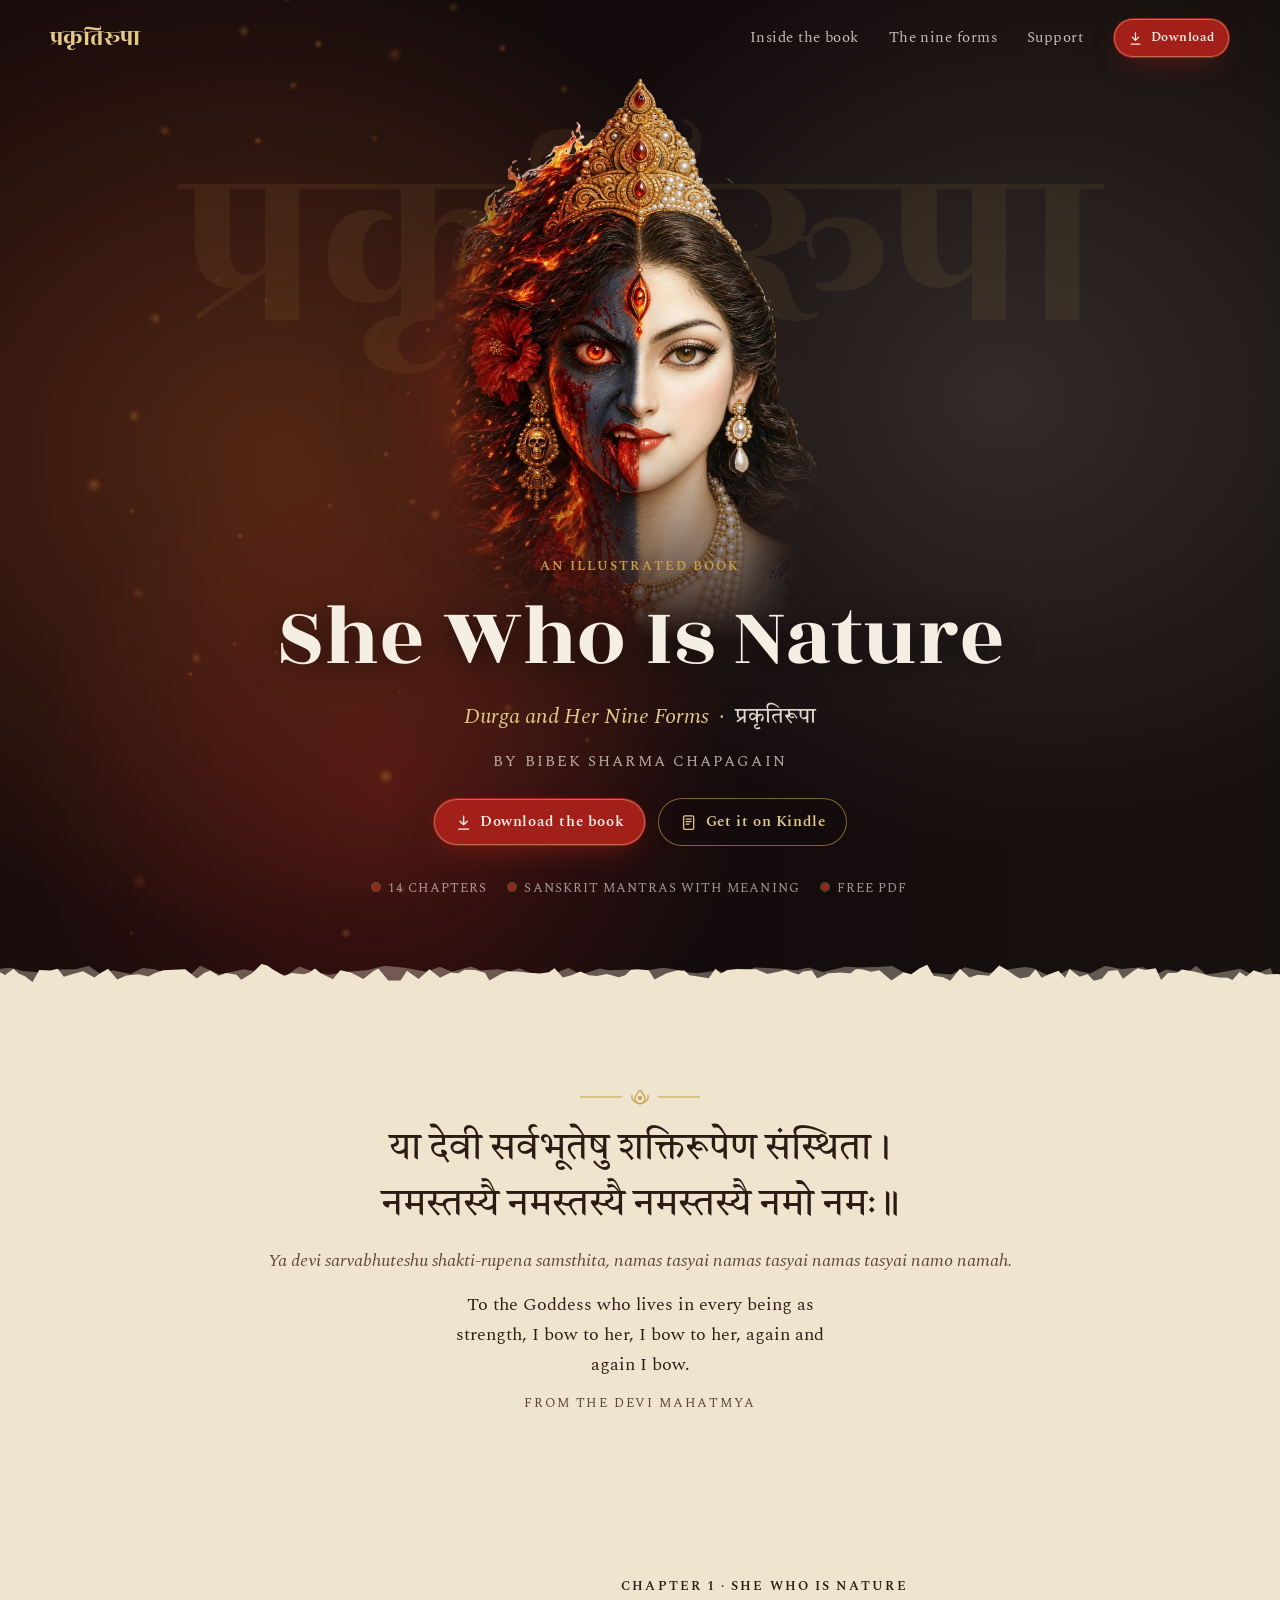
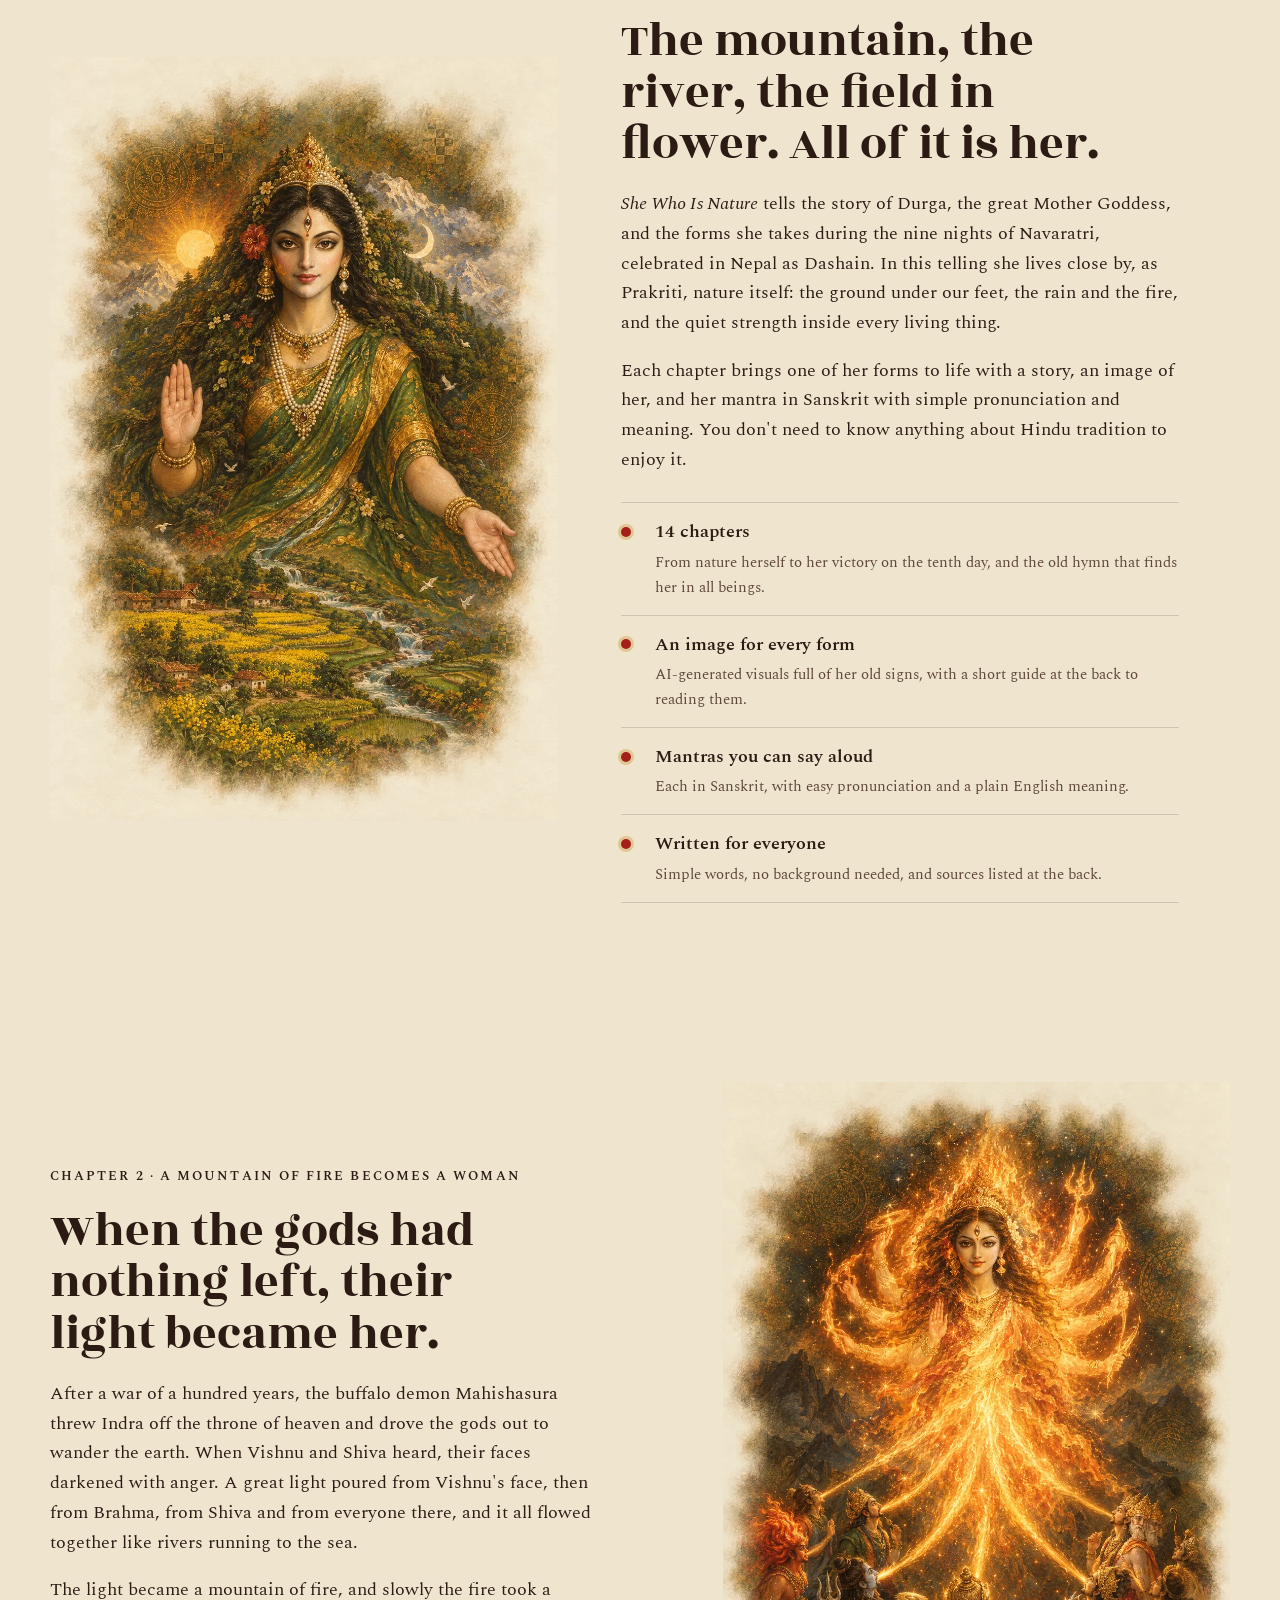
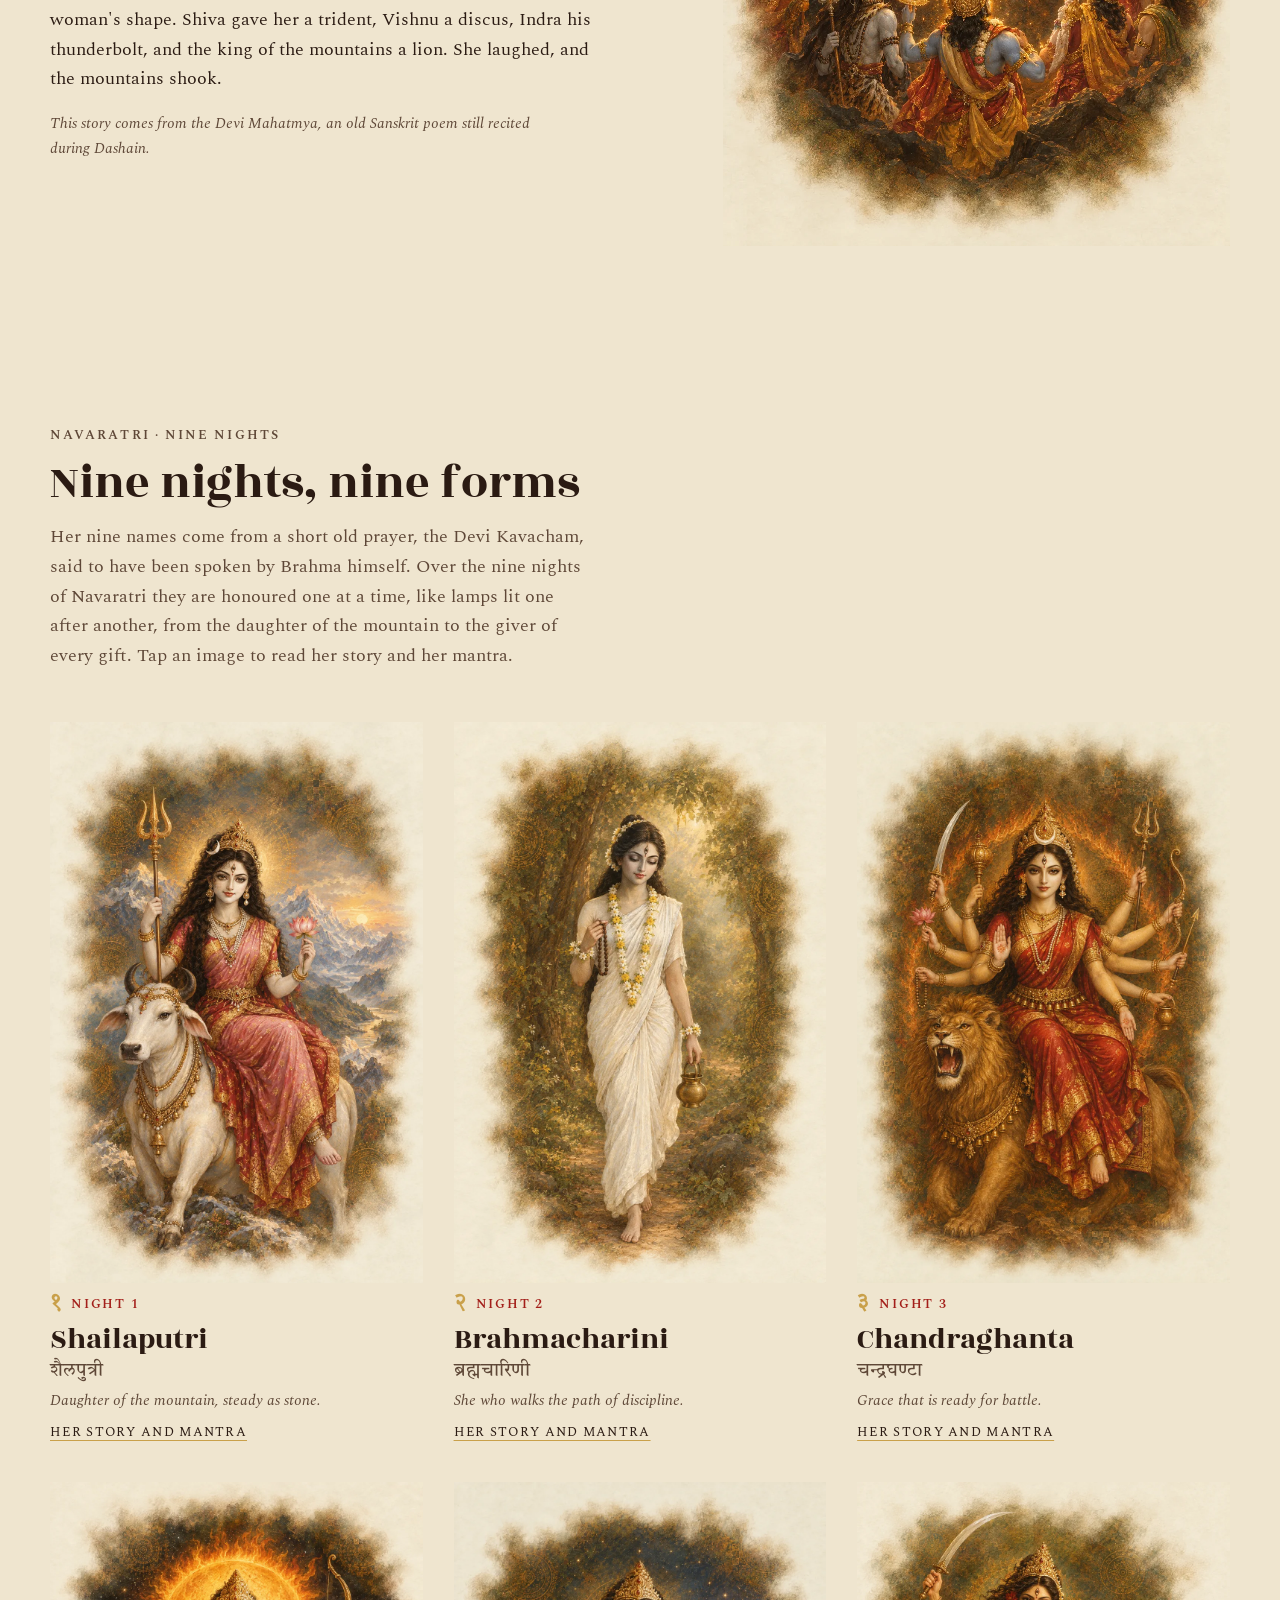
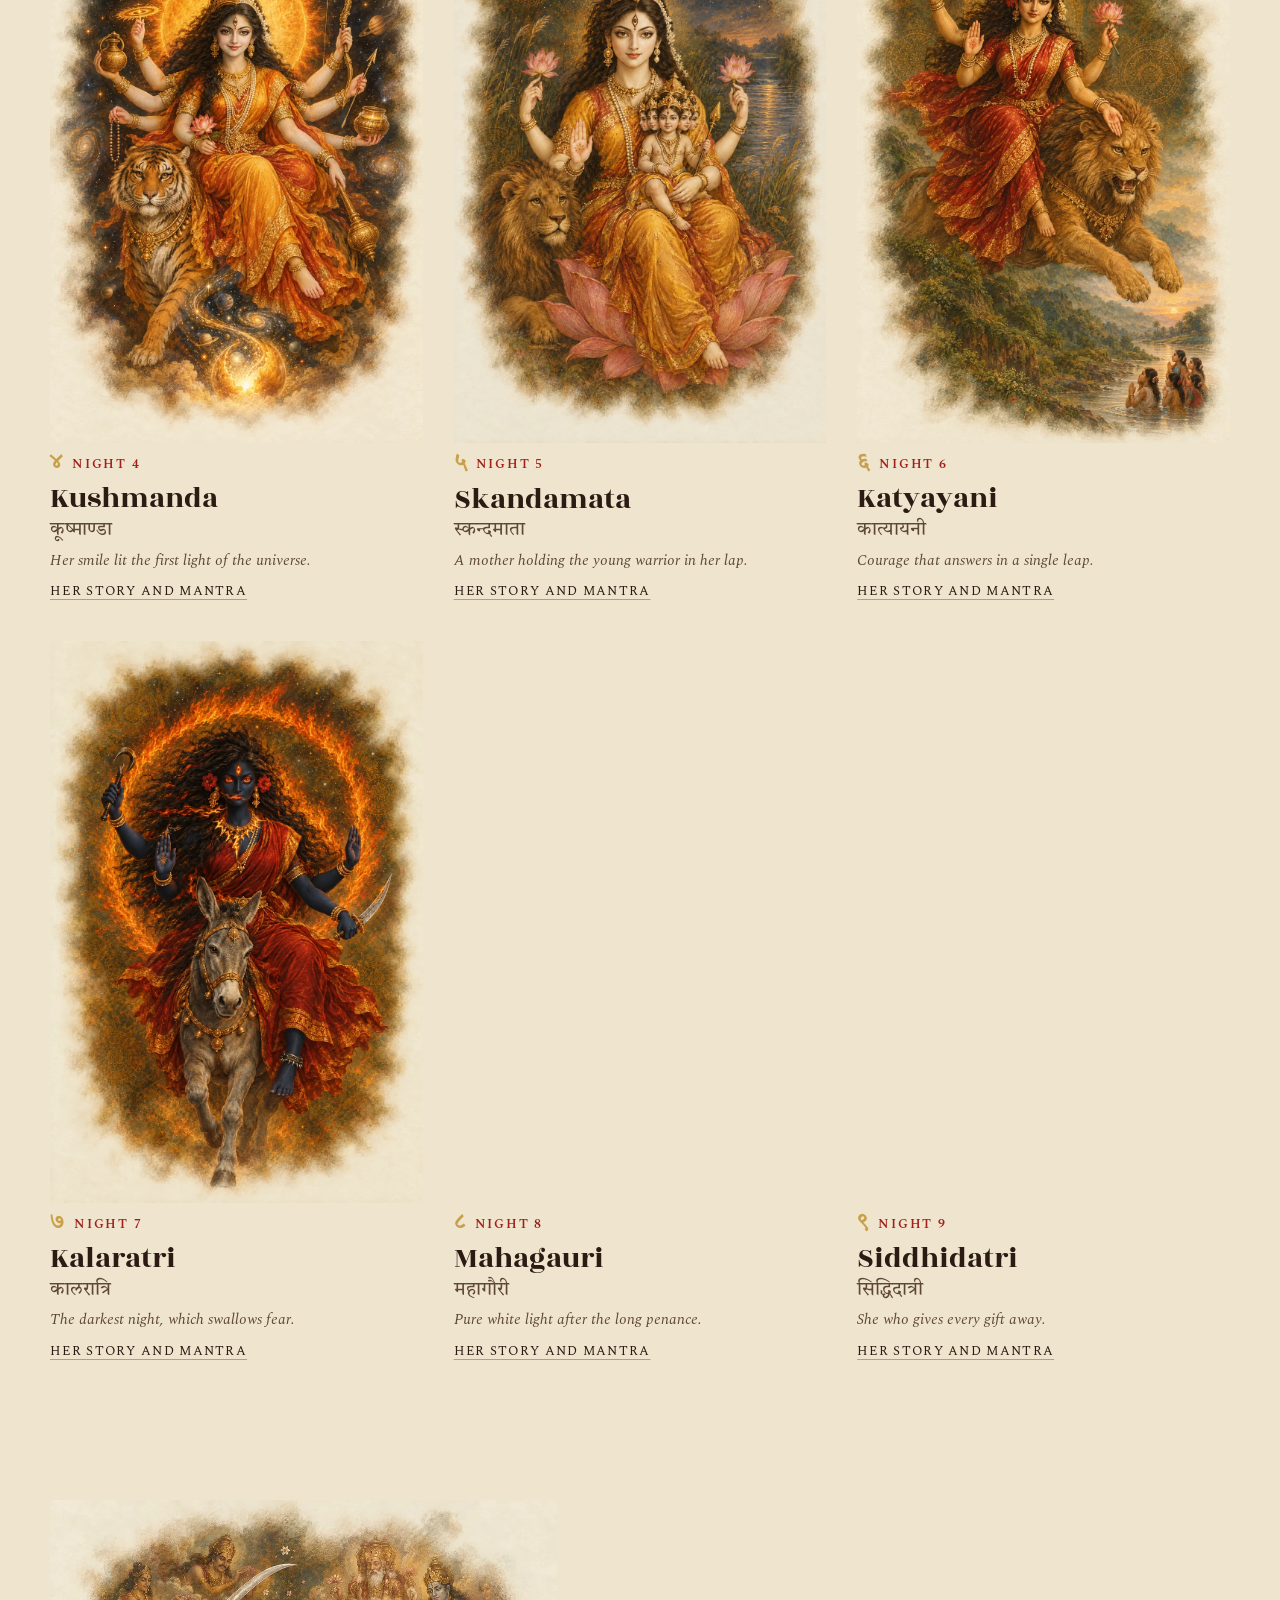
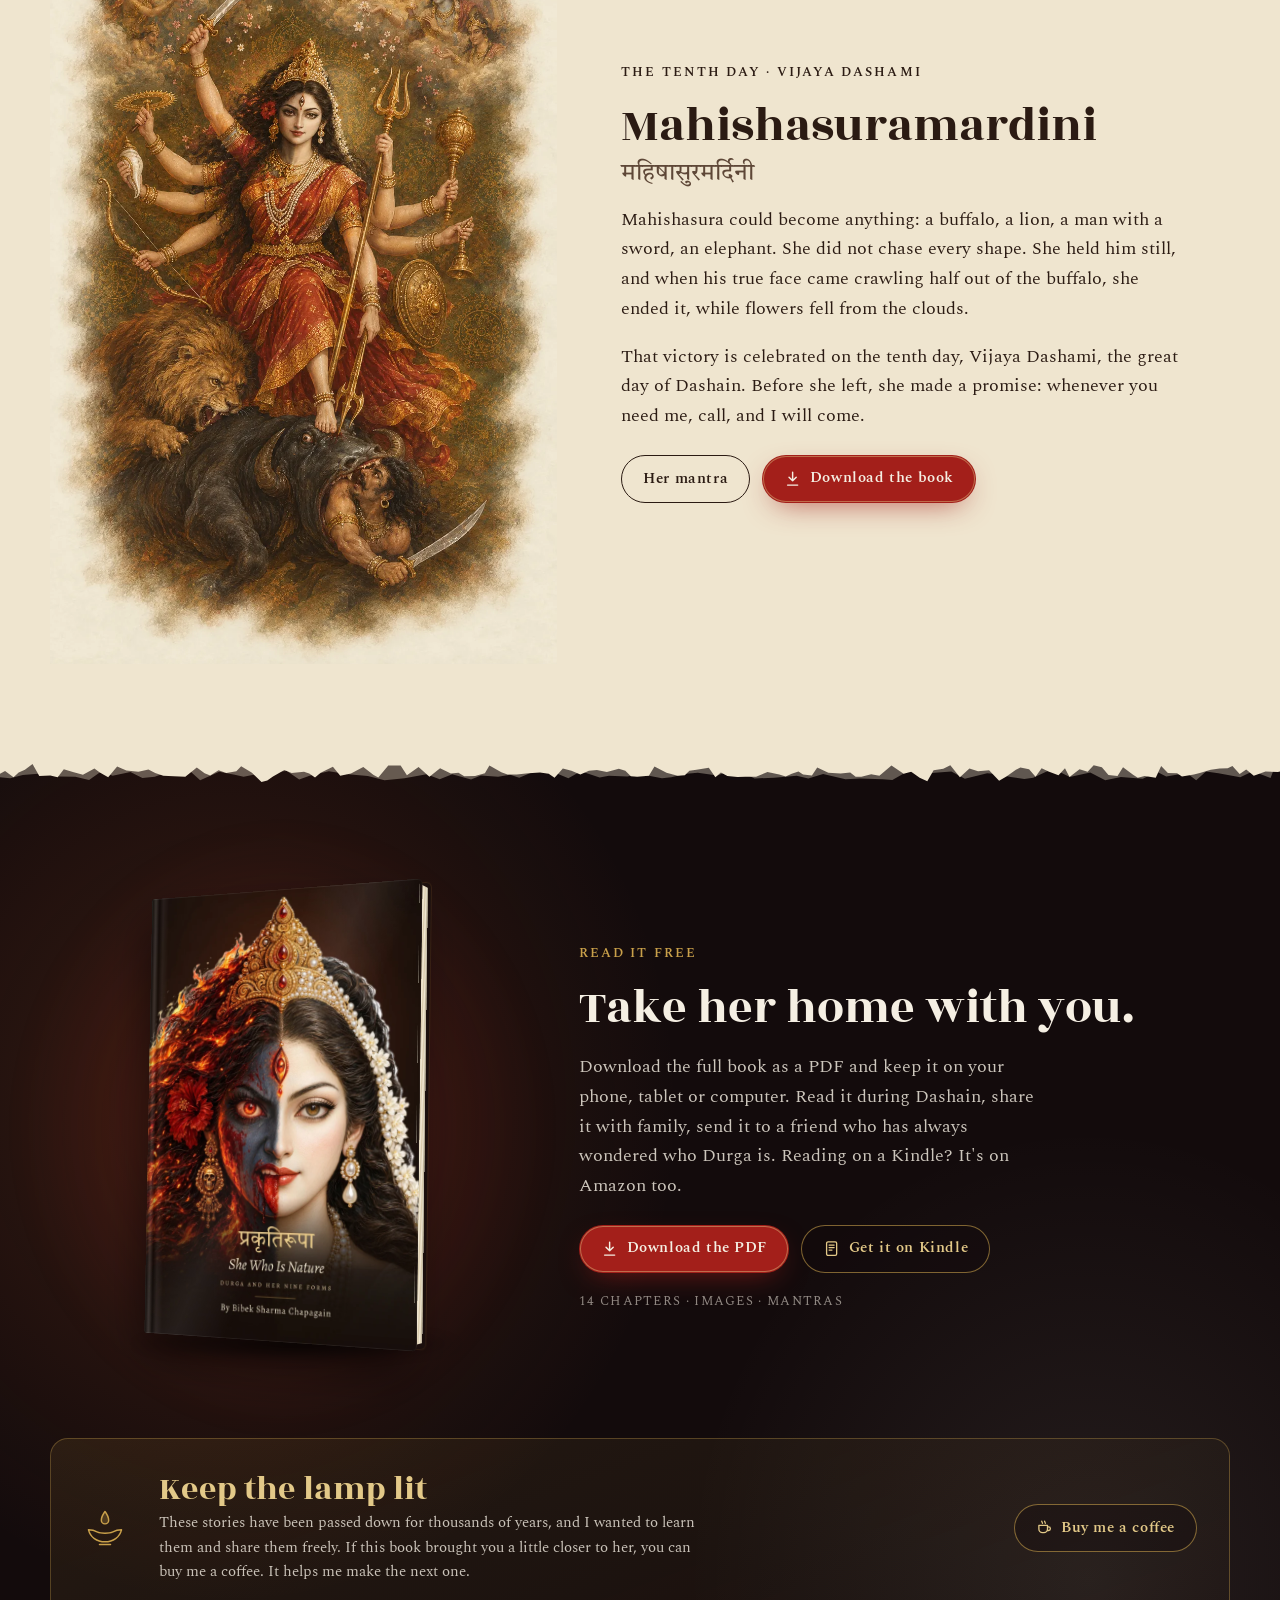
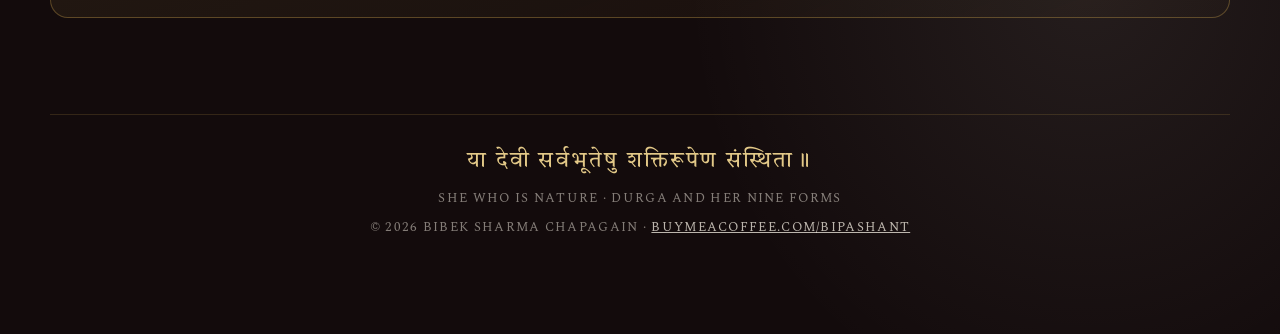
==== commit e22784d0: "Merge remote Speed Insights install" ====
--- a/index.html
+++ b/index.html
@@ -10,6 +10,8 @@
   <link rel="stylesheet" href="/styles.css">
   <script>window.va = window.va || function () { (window.vaq = window.vaq || []).push(arguments); };</script>
   <script defer src="/_vercel/insights/script.js"></script>
+  <script>window.si = window.si || function () { (window.siq = window.siq || []).push(arguments); };</script>
+  <script defer src="/_vercel/speed-insights/script.js"></script>
   <title>She Who Is Nature · Durga and Her Nine Forms</title>
   <meta name="description" content="An illustrated book by Bibek Sharma Chapagain on Durga, the Mother Goddess as nature, and the forms she takes across the nine nights of Navaratri and Dashain. Images, stories and Sanskrit mantras with meaning.">
   <link rel="canonical" href="https://prakritirupa.vercel.app/">
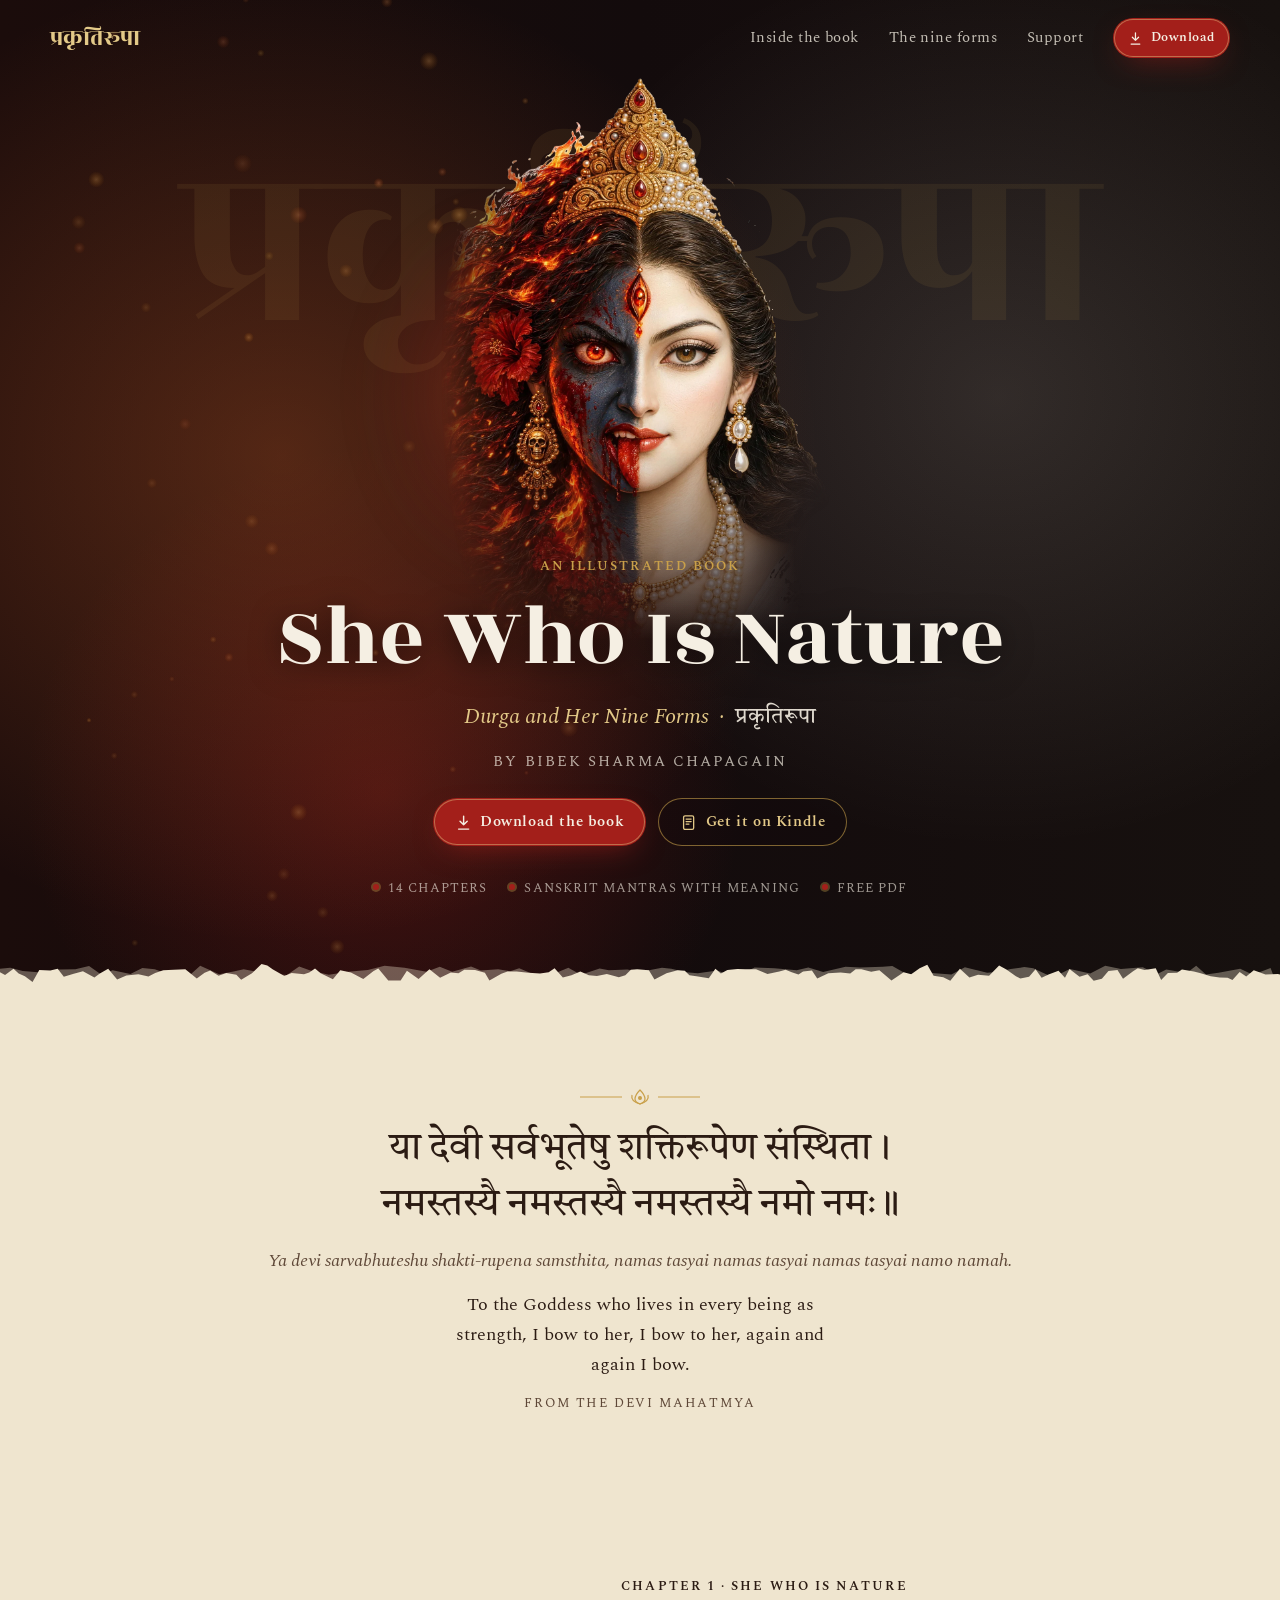
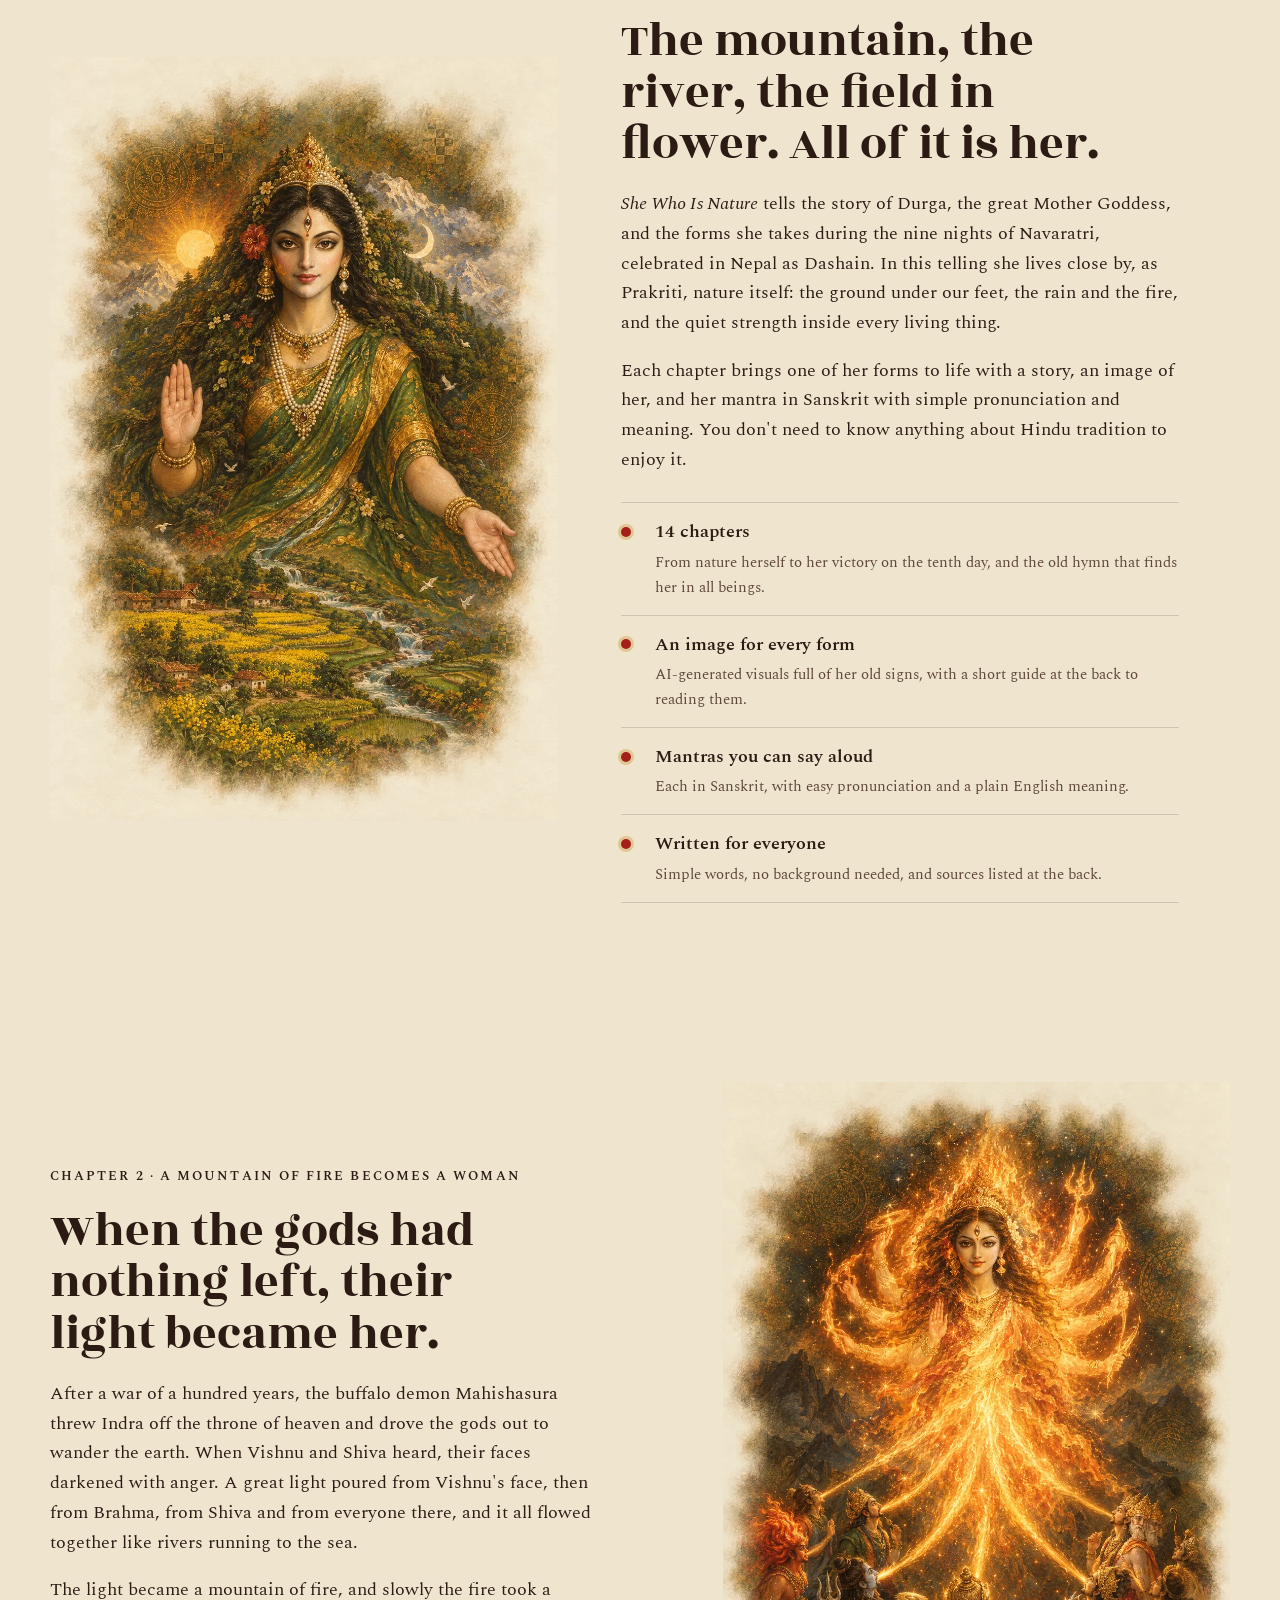
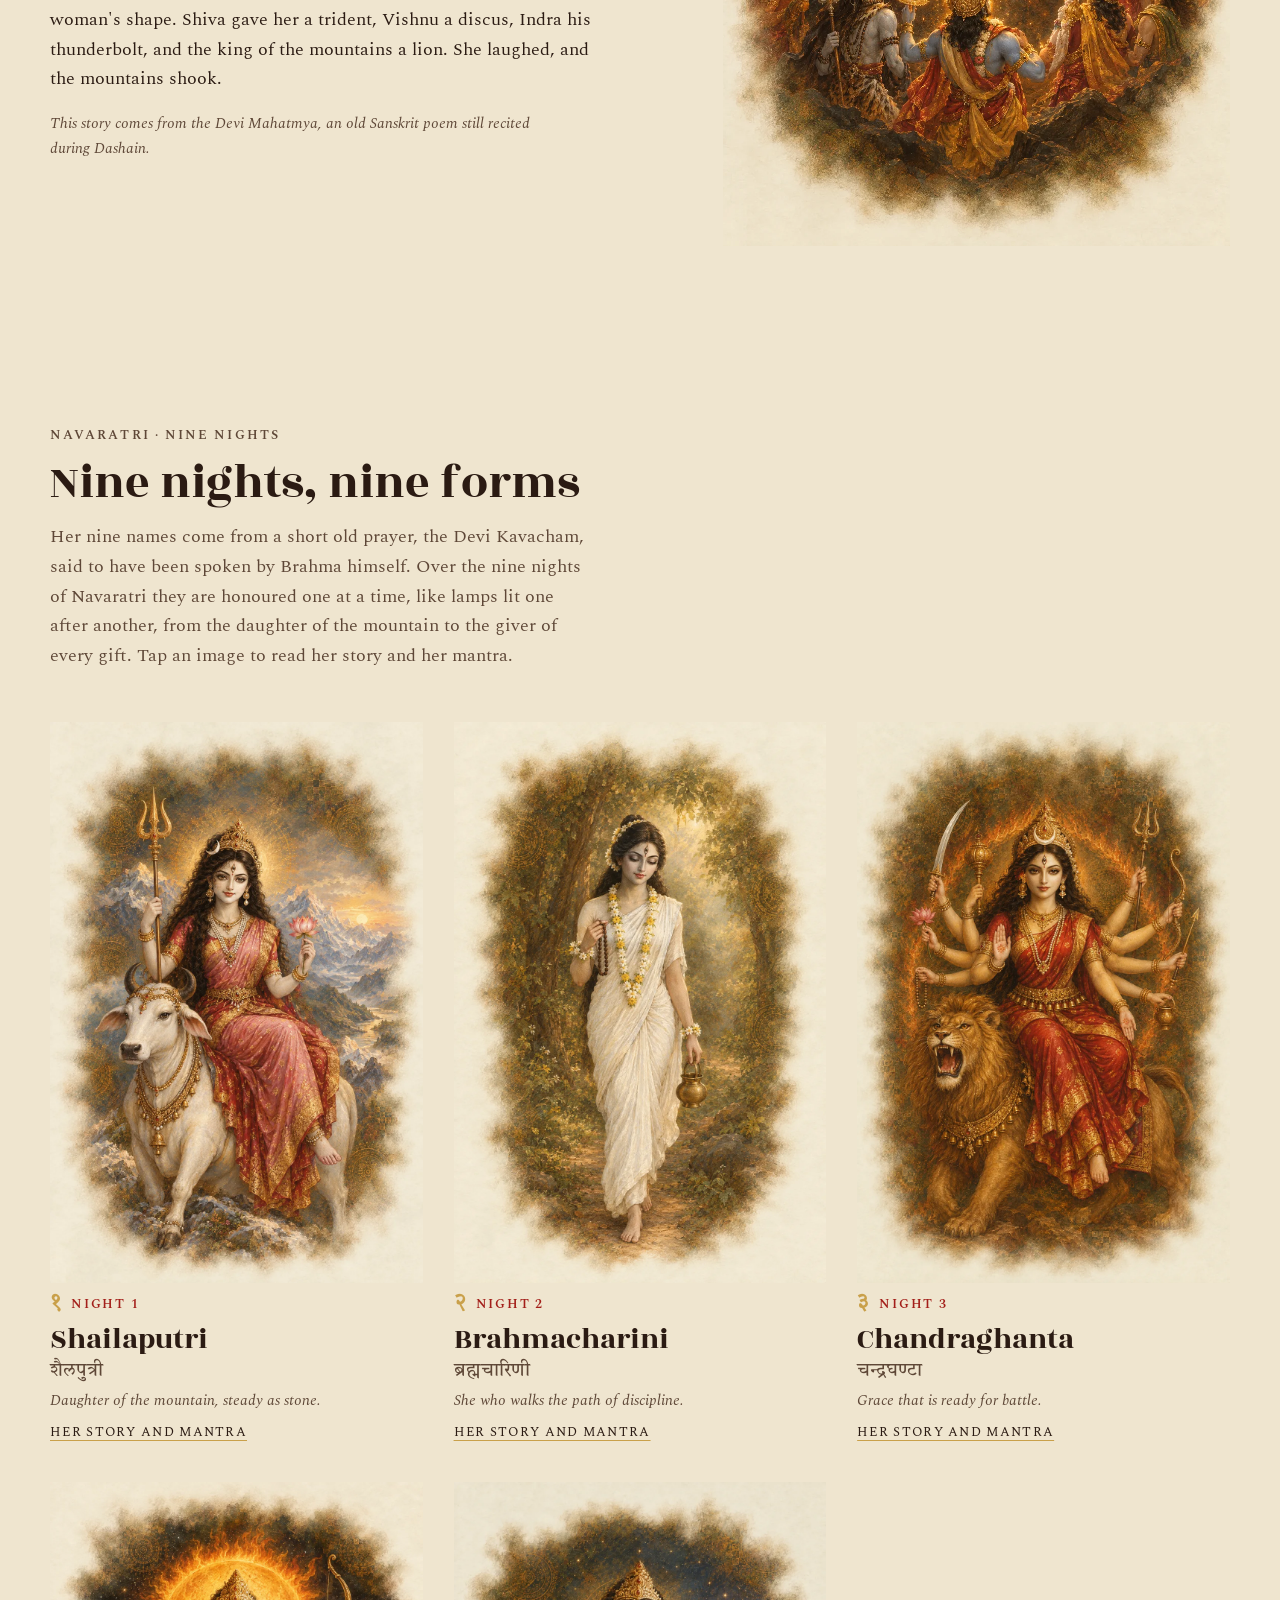
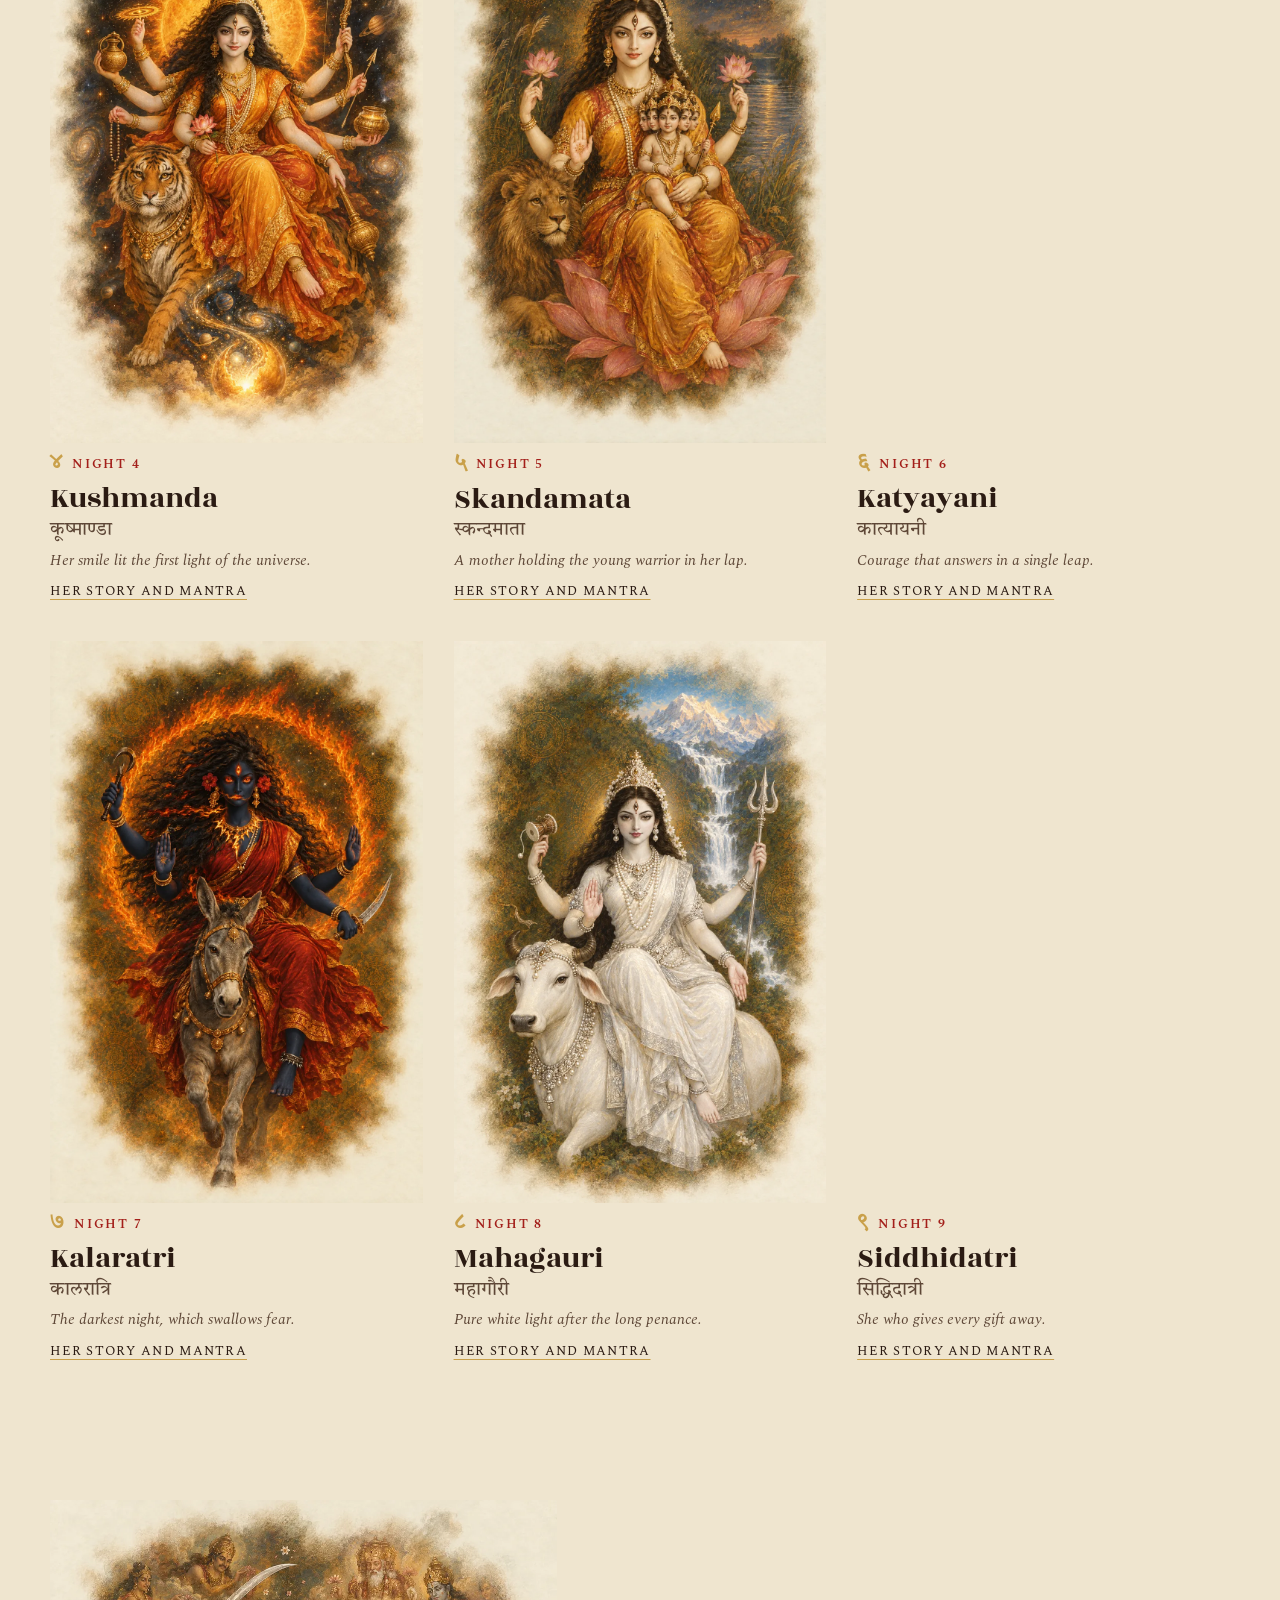
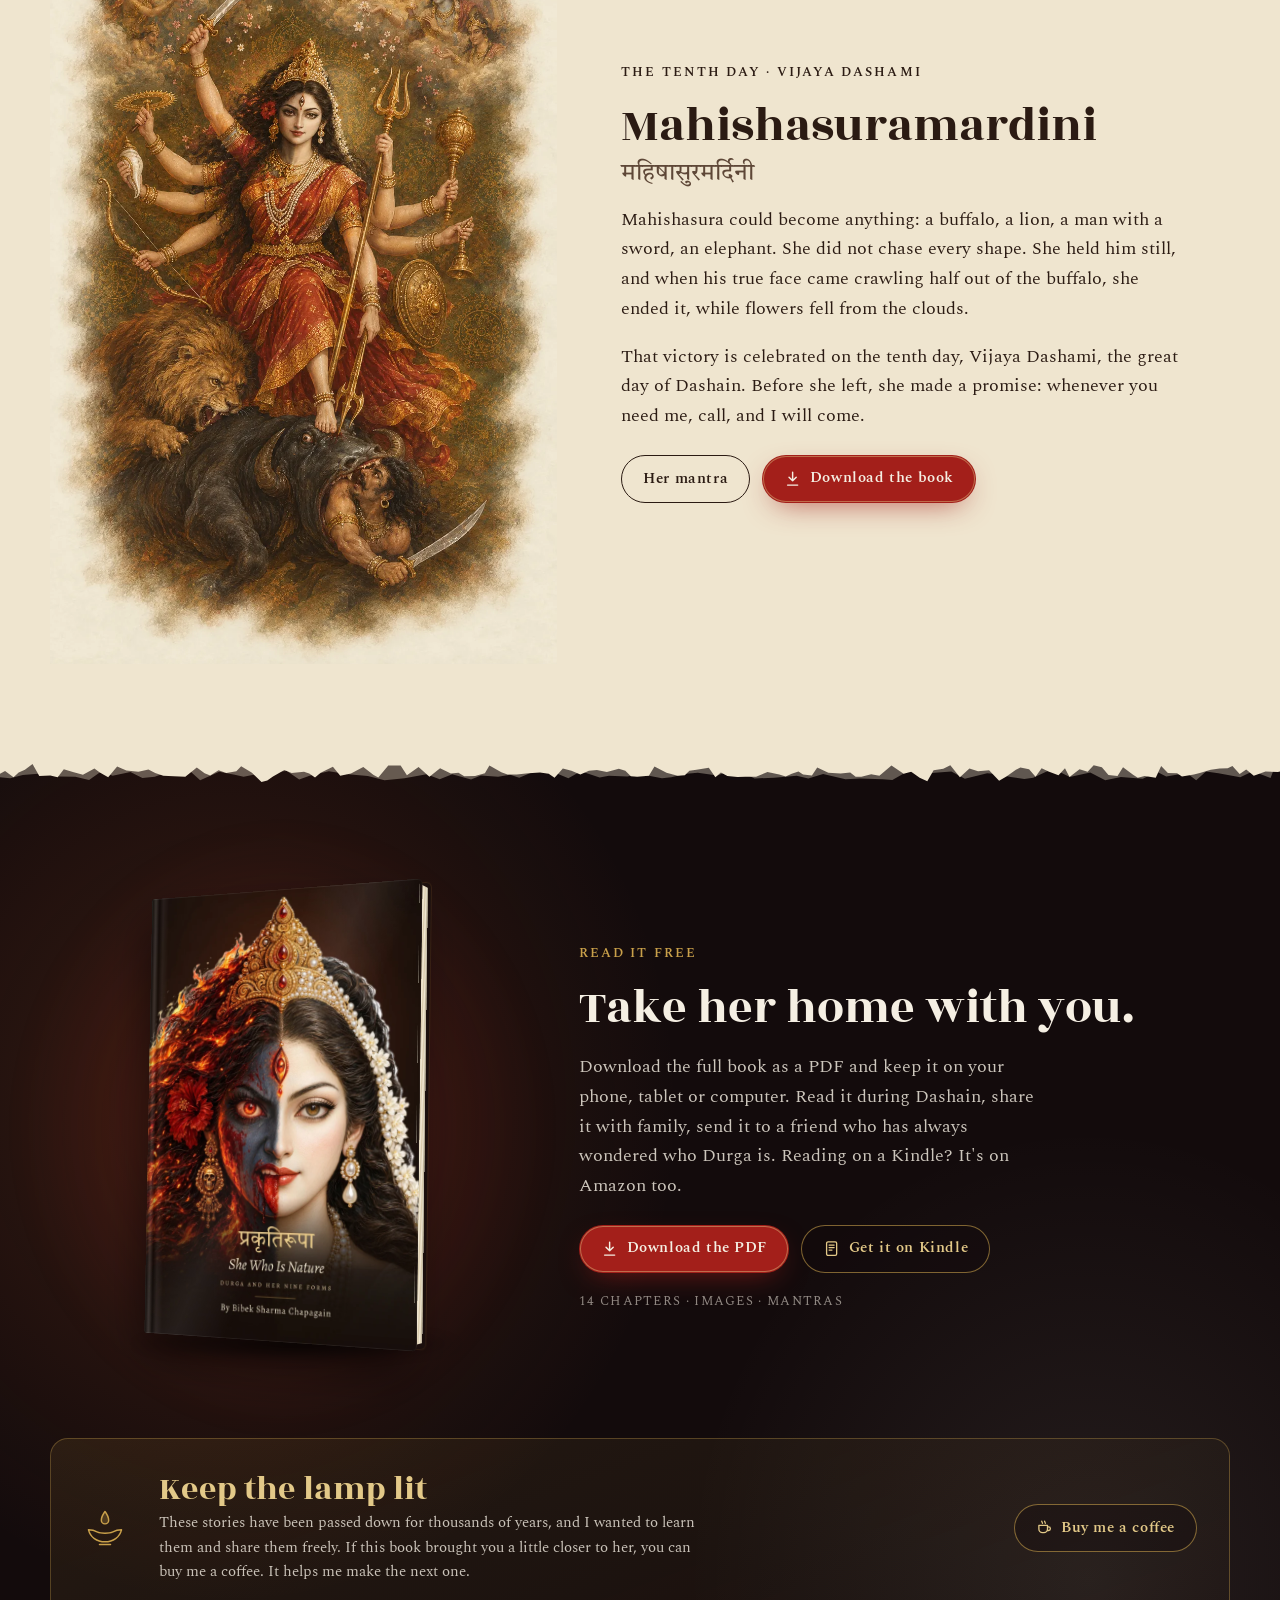
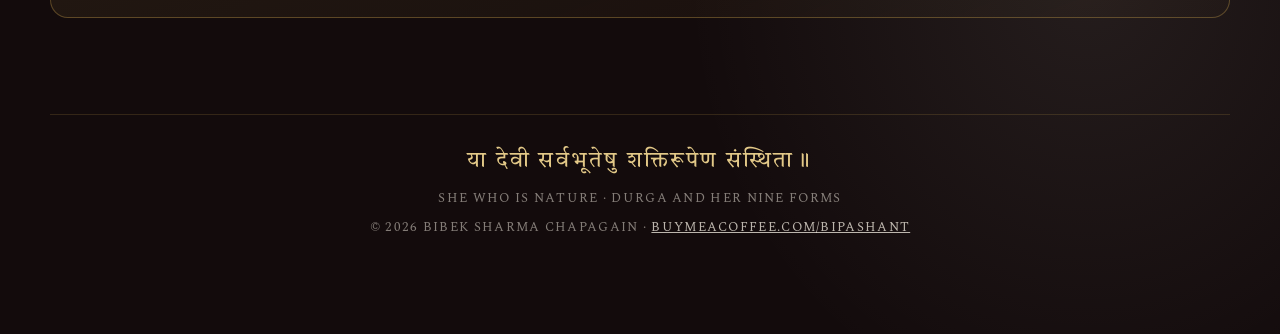
==== commit 01037f9e: "Add Kindle store chooser (US and Australia) and relink Kindle buttons Co-Authored-By: Claude Sonnet " ====
--- a/index.html
+++ b/index.html
@@ -55,7 +55,7 @@
           <p class="by">By Bibek Sharma Chapagain</p>
           <div class="hero-cta">
             <a class="btn btn-primary" href="/download"><svg viewBox="0 0 24 24" fill="none" stroke="currentColor" stroke-width="2" stroke-linecap="round" stroke-linejoin="round" aria-hidden="true"><path d="M12 3v12m0 0-5-5m5 5 5-5M5 21h14"/></svg>Download the book</a>
-            <a class="btn btn-ghost" href="https://www.amazon.com/dp/B0HN3JPRBT" target="_blank" rel="noopener"><svg viewBox="0 0 24 24" fill="none" stroke="currentColor" stroke-width="1.8" stroke-linecap="round" stroke-linejoin="round" aria-hidden="true"><rect x="5" y="2.5" width="14" height="19" rx="2"/><path d="M8.5 7h7M8.5 10.5h7M8.5 14h4"/></svg>Get it on Kindle</a>
+            <a class="btn btn-ghost" href="/kindle"><svg viewBox="0 0 24 24" fill="none" stroke="currentColor" stroke-width="1.8" stroke-linecap="round" stroke-linejoin="round" aria-hidden="true"><rect x="5" y="2.5" width="14" height="19" rx="2"/><path d="M8.5 7h7M8.5 10.5h7M8.5 14h4"/></svg>Get it on Kindle</a>
           </div>
           <ul class="hero-facts">
             <li>14 chapters</li>
@@ -248,7 +248,7 @@
             <p>Download the full book as a PDF and keep it on your phone, tablet or computer. Read it during Dashain, share it with family, send it to a friend who has always wondered who Durga is. Reading on a Kindle? It's on Amazon too.</p>
             <div class="actions">
               <a class="btn btn-primary" href="/download"><svg viewBox="0 0 24 24" fill="none" stroke="currentColor" stroke-width="2" stroke-linecap="round" stroke-linejoin="round" aria-hidden="true"><path d="M12 3v12m0 0-5-5m5 5 5-5M5 21h14"/></svg>Download the PDF</a>
-              <a class="btn btn-ghost" href="https://www.amazon.com/dp/B0HN3JPRBT" target="_blank" rel="noopener"><svg viewBox="0 0 24 24" fill="none" stroke="currentColor" stroke-width="1.8" stroke-linecap="round" stroke-linejoin="round" aria-hidden="true"><rect x="5" y="2.5" width="14" height="19" rx="2"/><path d="M8.5 7h7M8.5 10.5h7M8.5 14h4"/></svg>Get it on Kindle</a>
+              <a class="btn btn-ghost" href="/kindle"><svg viewBox="0 0 24 24" fill="none" stroke="currentColor" stroke-width="1.8" stroke-linecap="round" stroke-linejoin="round" aria-hidden="true"><rect x="5" y="2.5" width="14" height="19" rx="2"/><path d="M8.5 7h7M8.5 10.5h7M8.5 14h4"/></svg>Get it on Kindle</a>
             </div>
             <span class="small">14 chapters · images · mantras</span>
           </div>
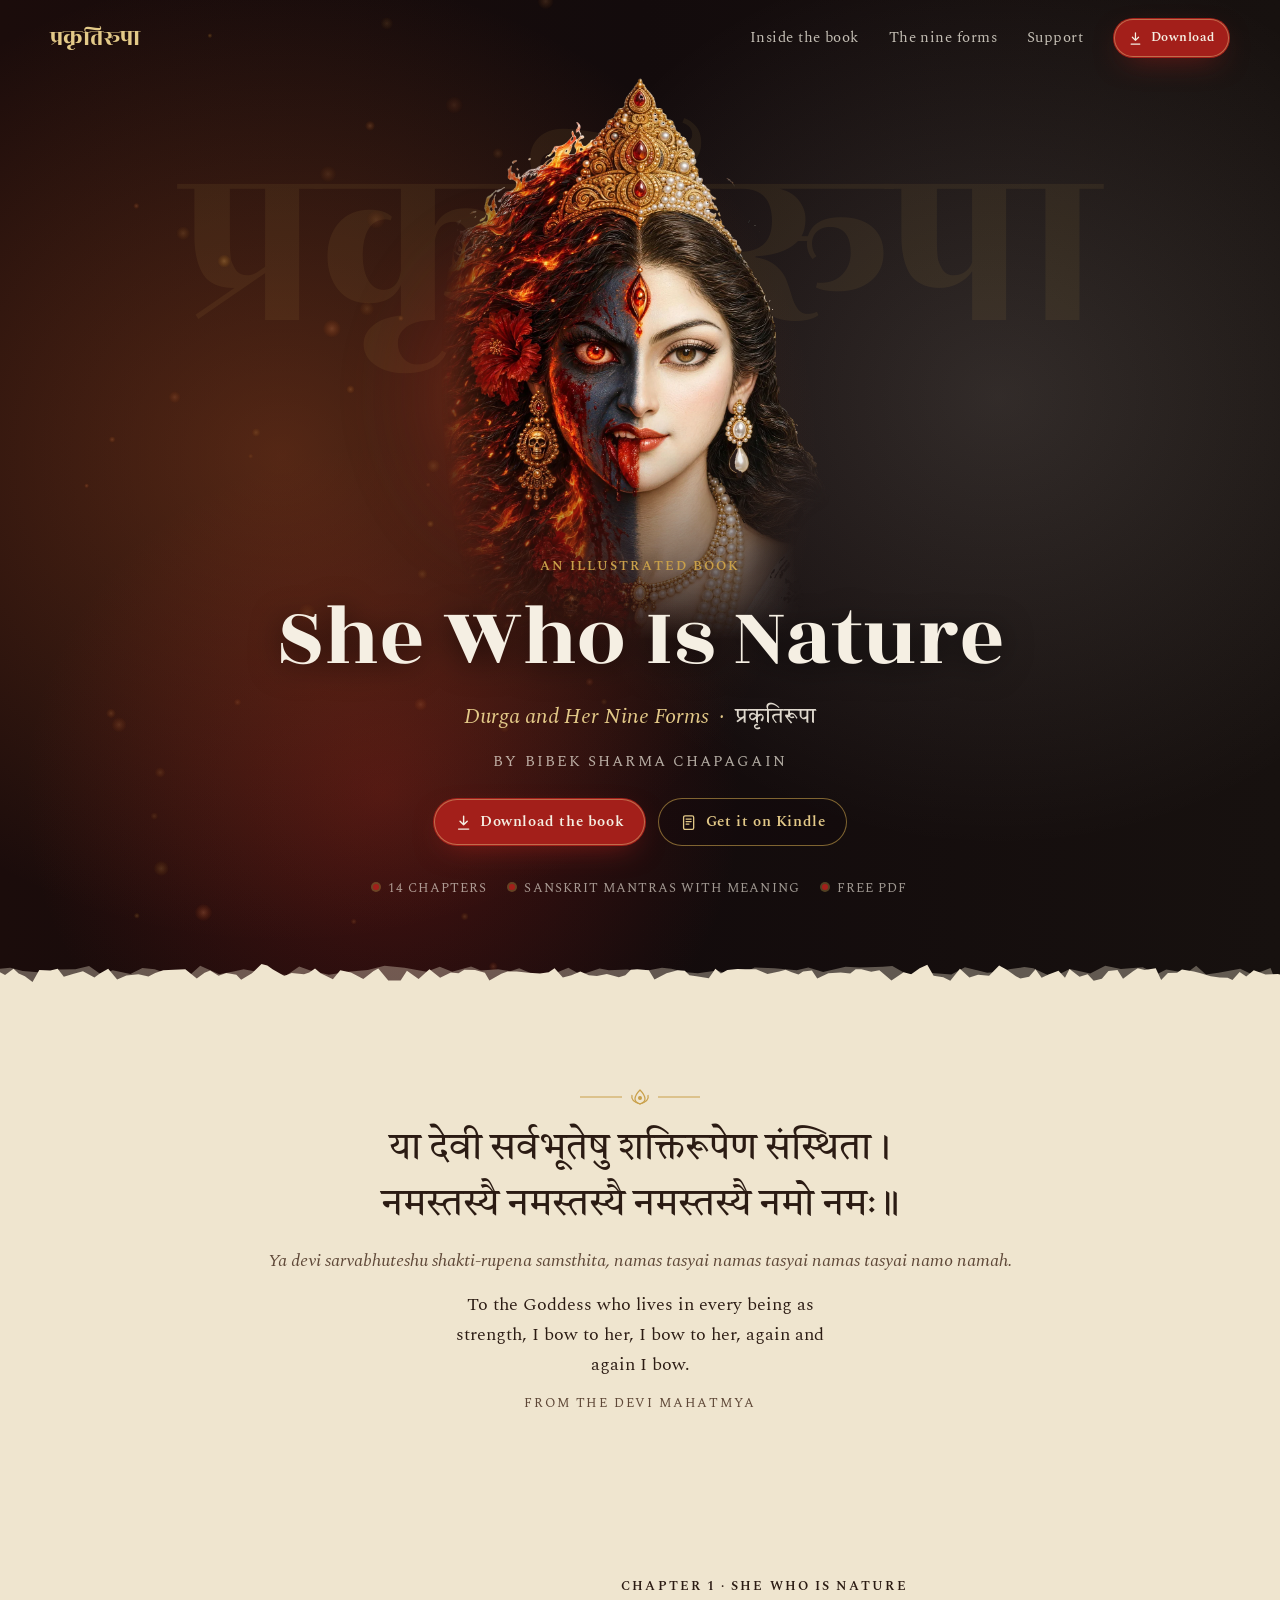
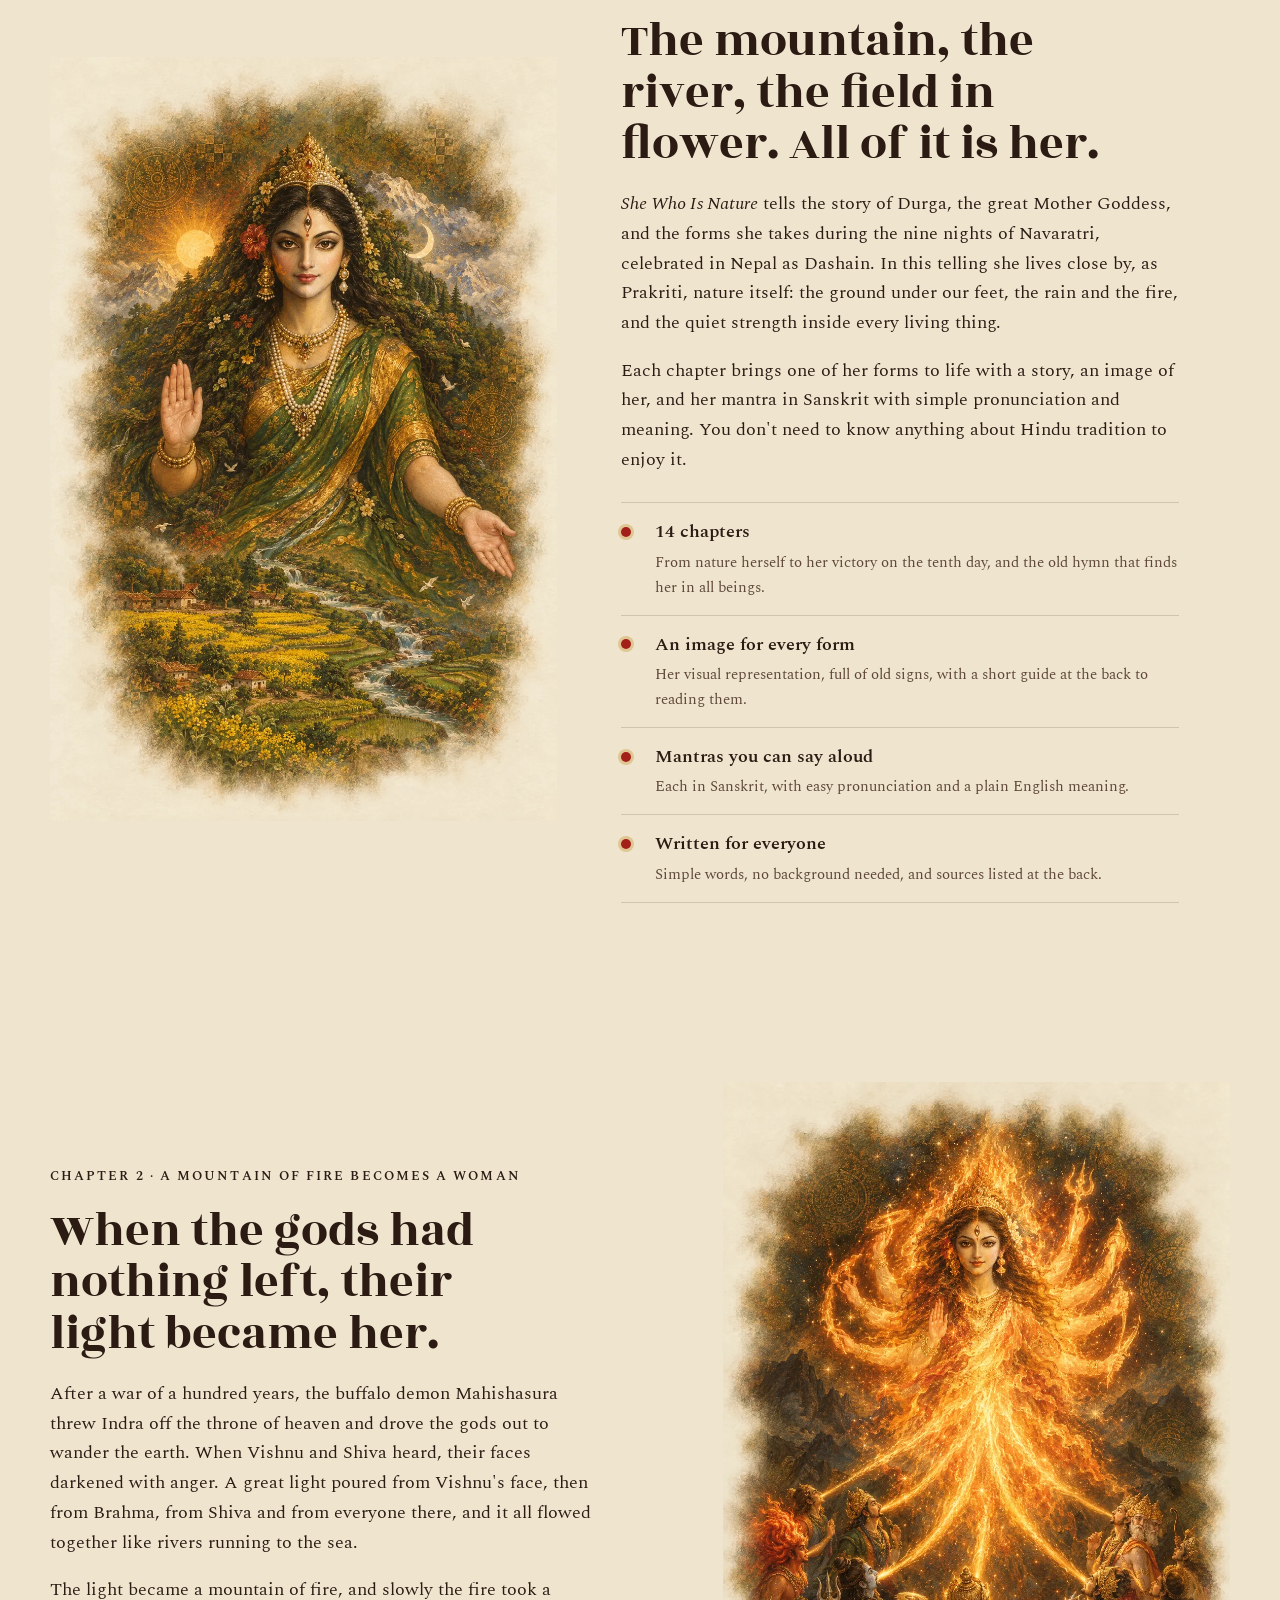
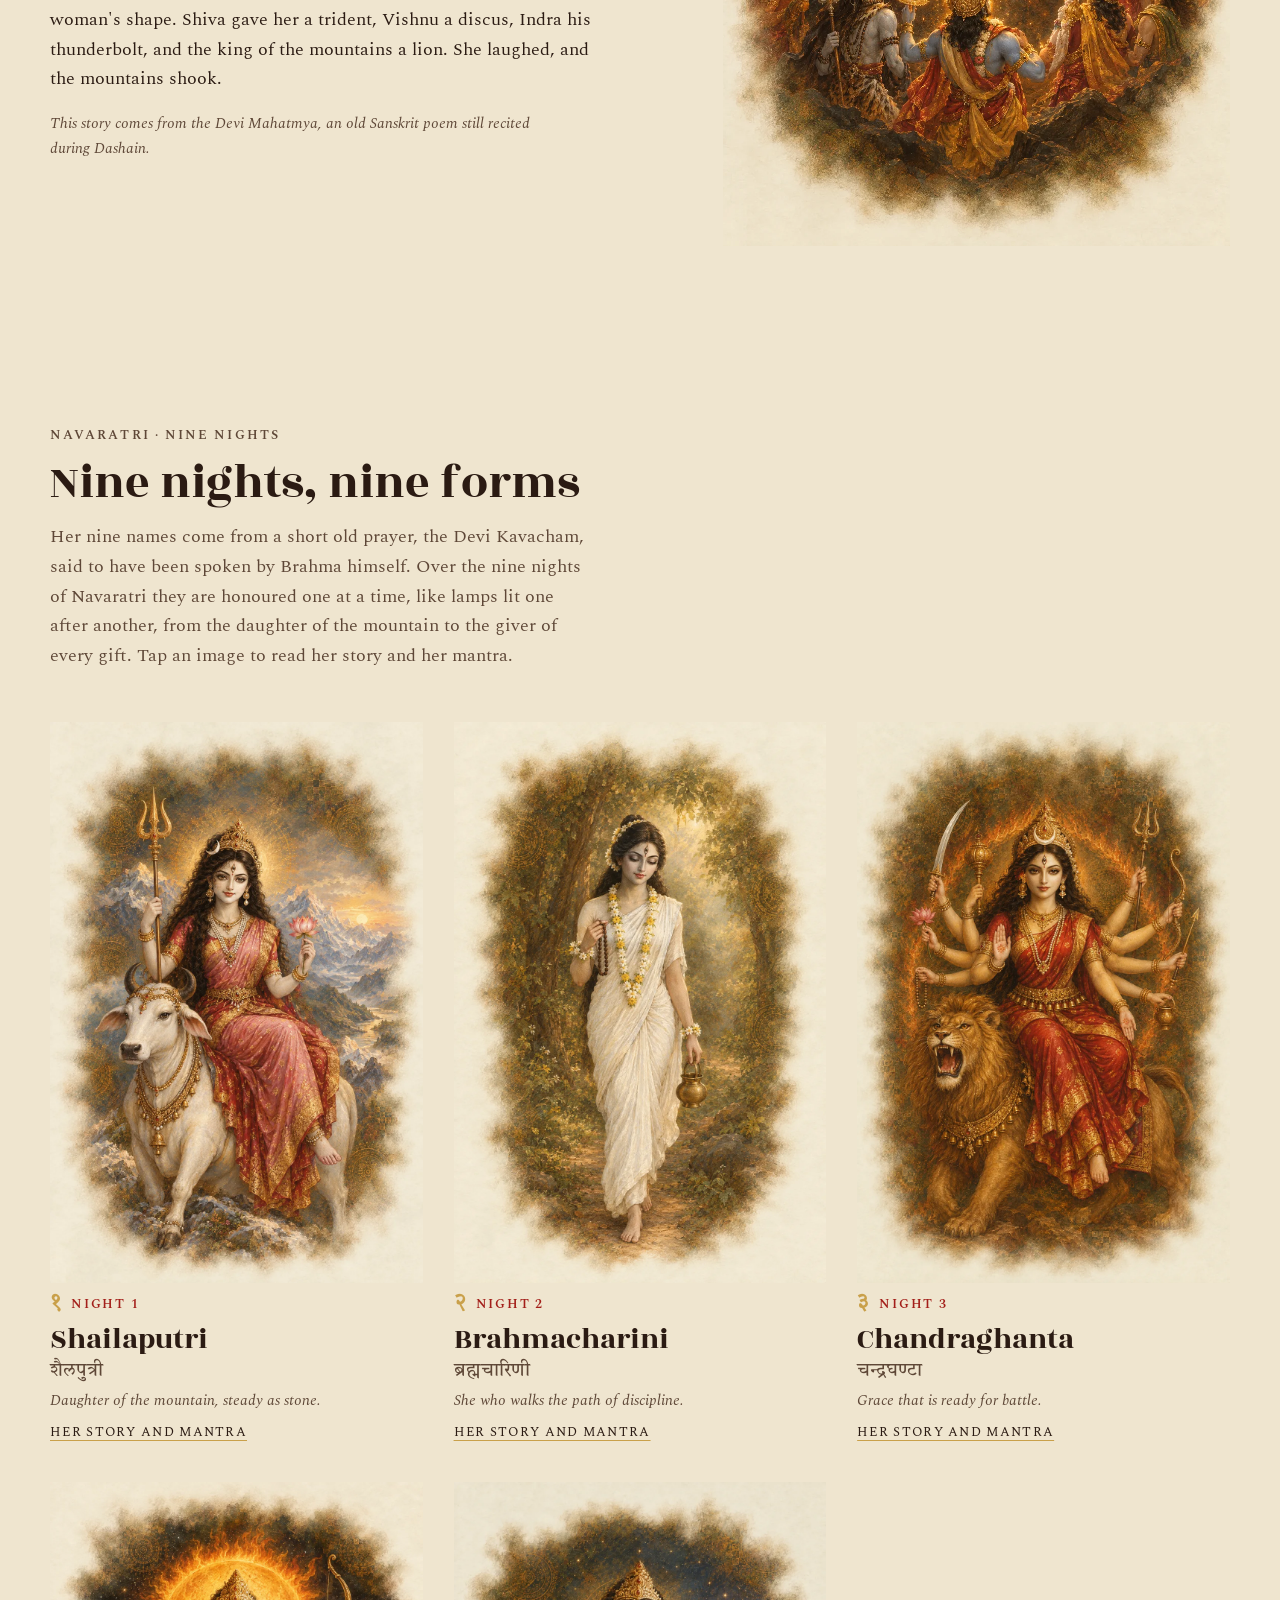
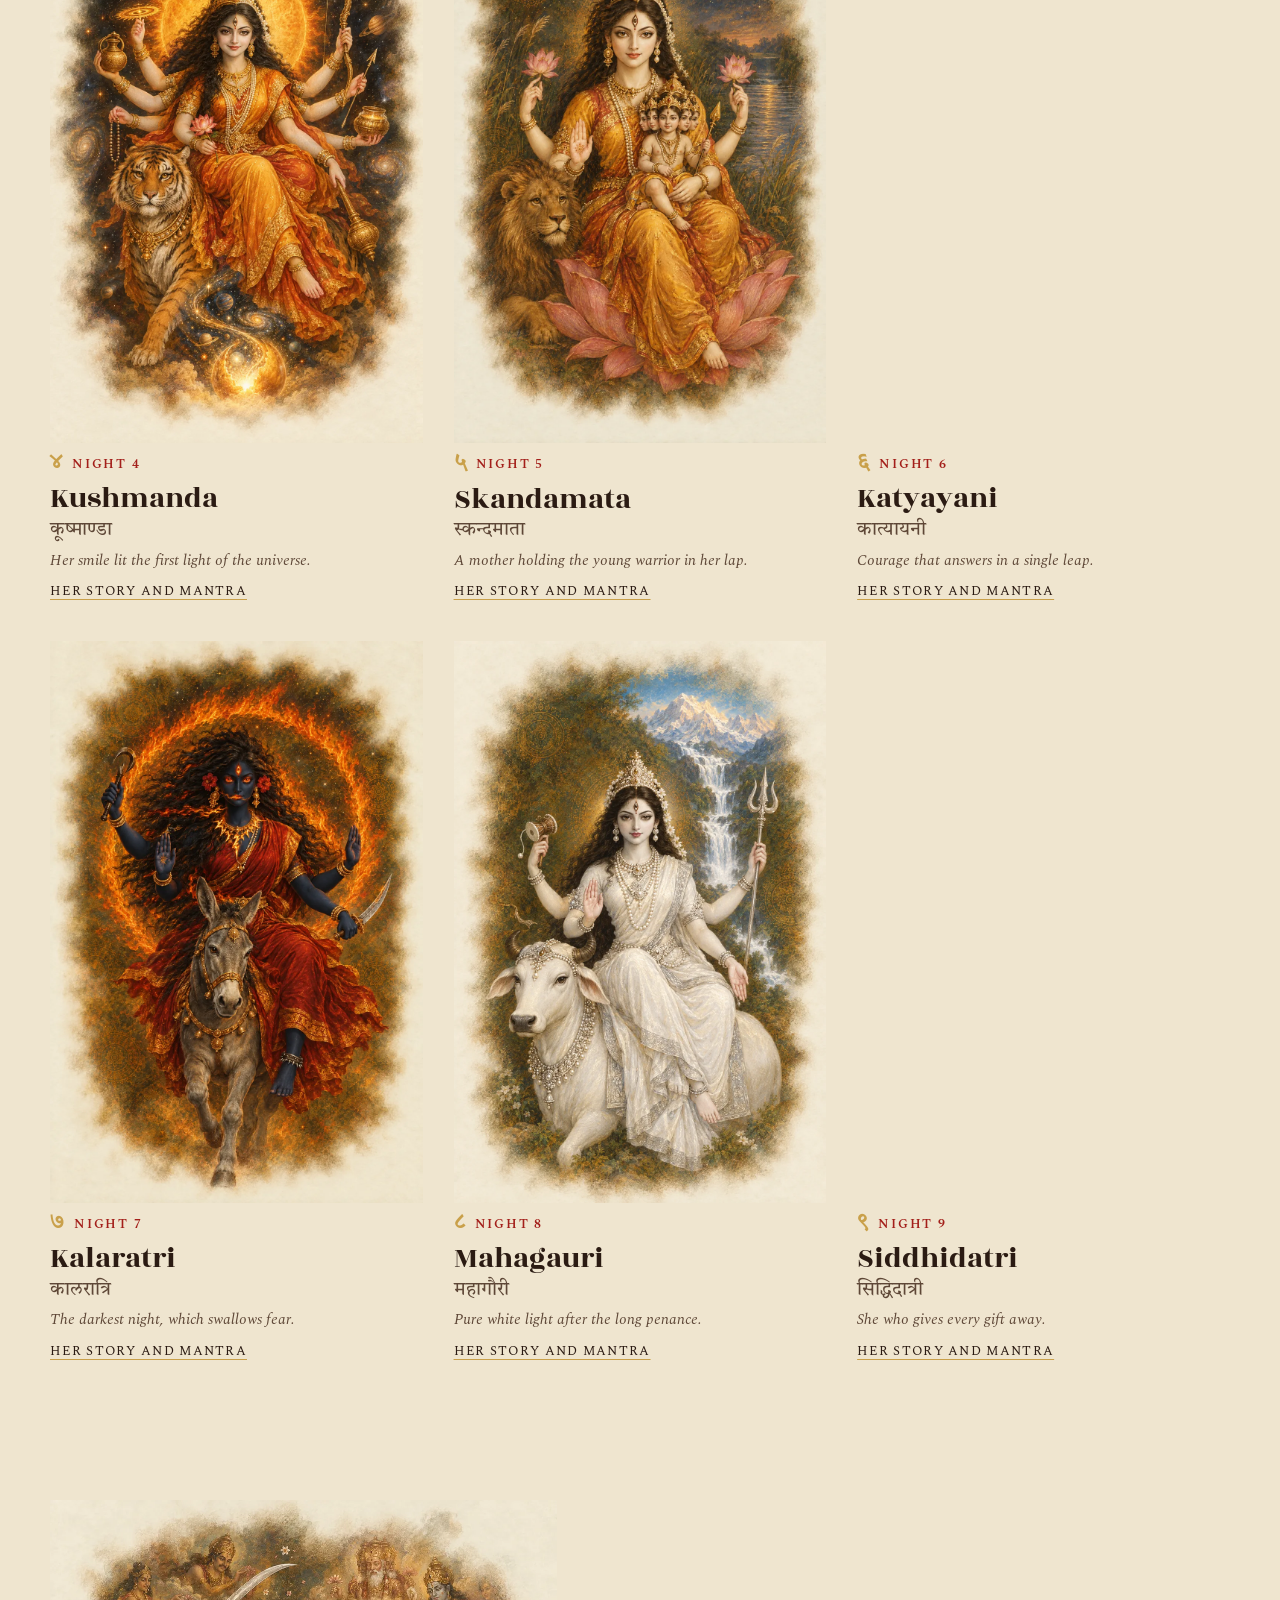
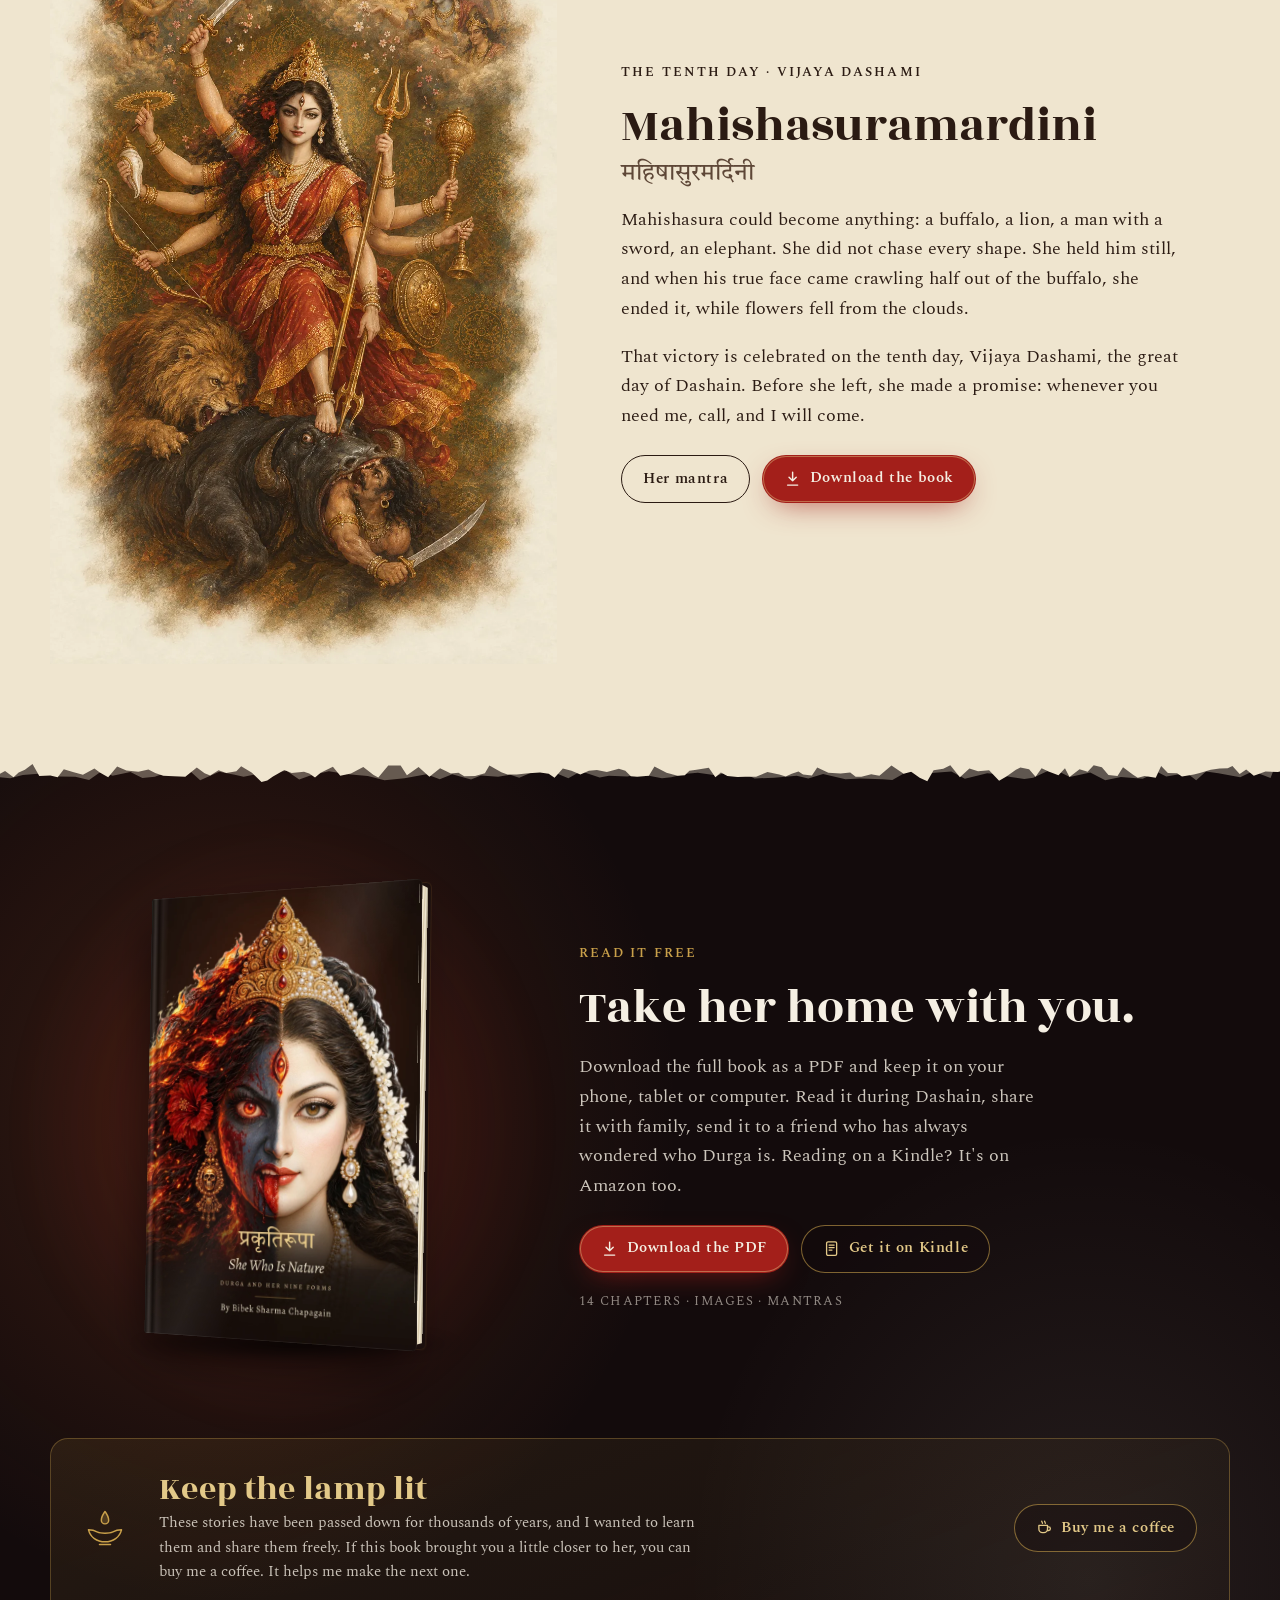
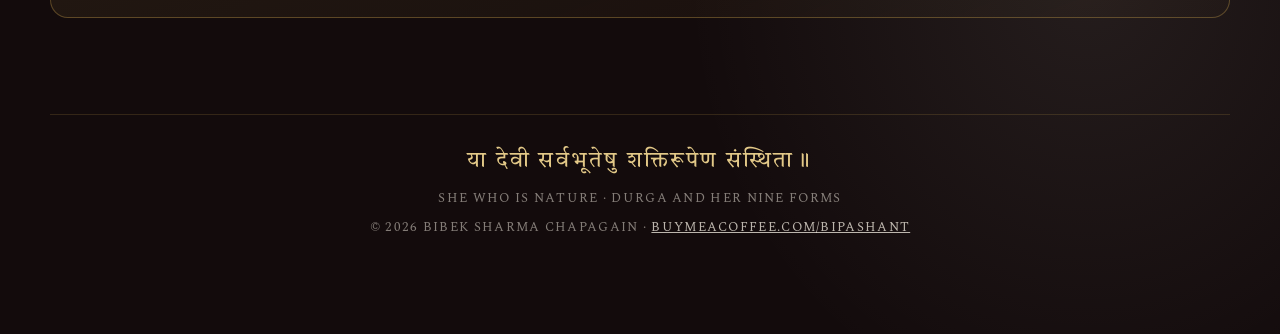
==== commit ae8e288f: "Reword image description in the Inside the book list Co-Authored-By: Claude Sonnet 5.5 <noreply@anth" ====
--- a/index.html
+++ b/index.html
@@ -89,7 +89,7 @@
           <p>Each chapter brings one of her forms to life with a story, an image of her, and her mantra in Sanskrit with simple pronunciation and meaning. You don't need to know anything about Hindu tradition to enjoy it.</p>
           <ul class="inside" aria-label="Inside the book">
             <li><strong>14 chapters</strong><span>From nature herself to her victory on the tenth day, and the old hymn that finds her in all beings.</span></li>
-            <li><strong>An image for every form</strong><span>AI-generated visuals full of her old signs, with a short guide at the back to reading them.</span></li>
+            <li><strong>An image for every form</strong><span>Her visual representation, full of old signs, with a short guide at the back to reading them.</span></li>
             <li><strong>Mantras you can say aloud</strong><span>Each in Sanskrit, with easy pronunciation and a plain English meaning.</span></li>
             <li><strong>Written for everyone</strong><span>Simple words, no background needed, and sources listed at the back.</span></li>
           </ul>
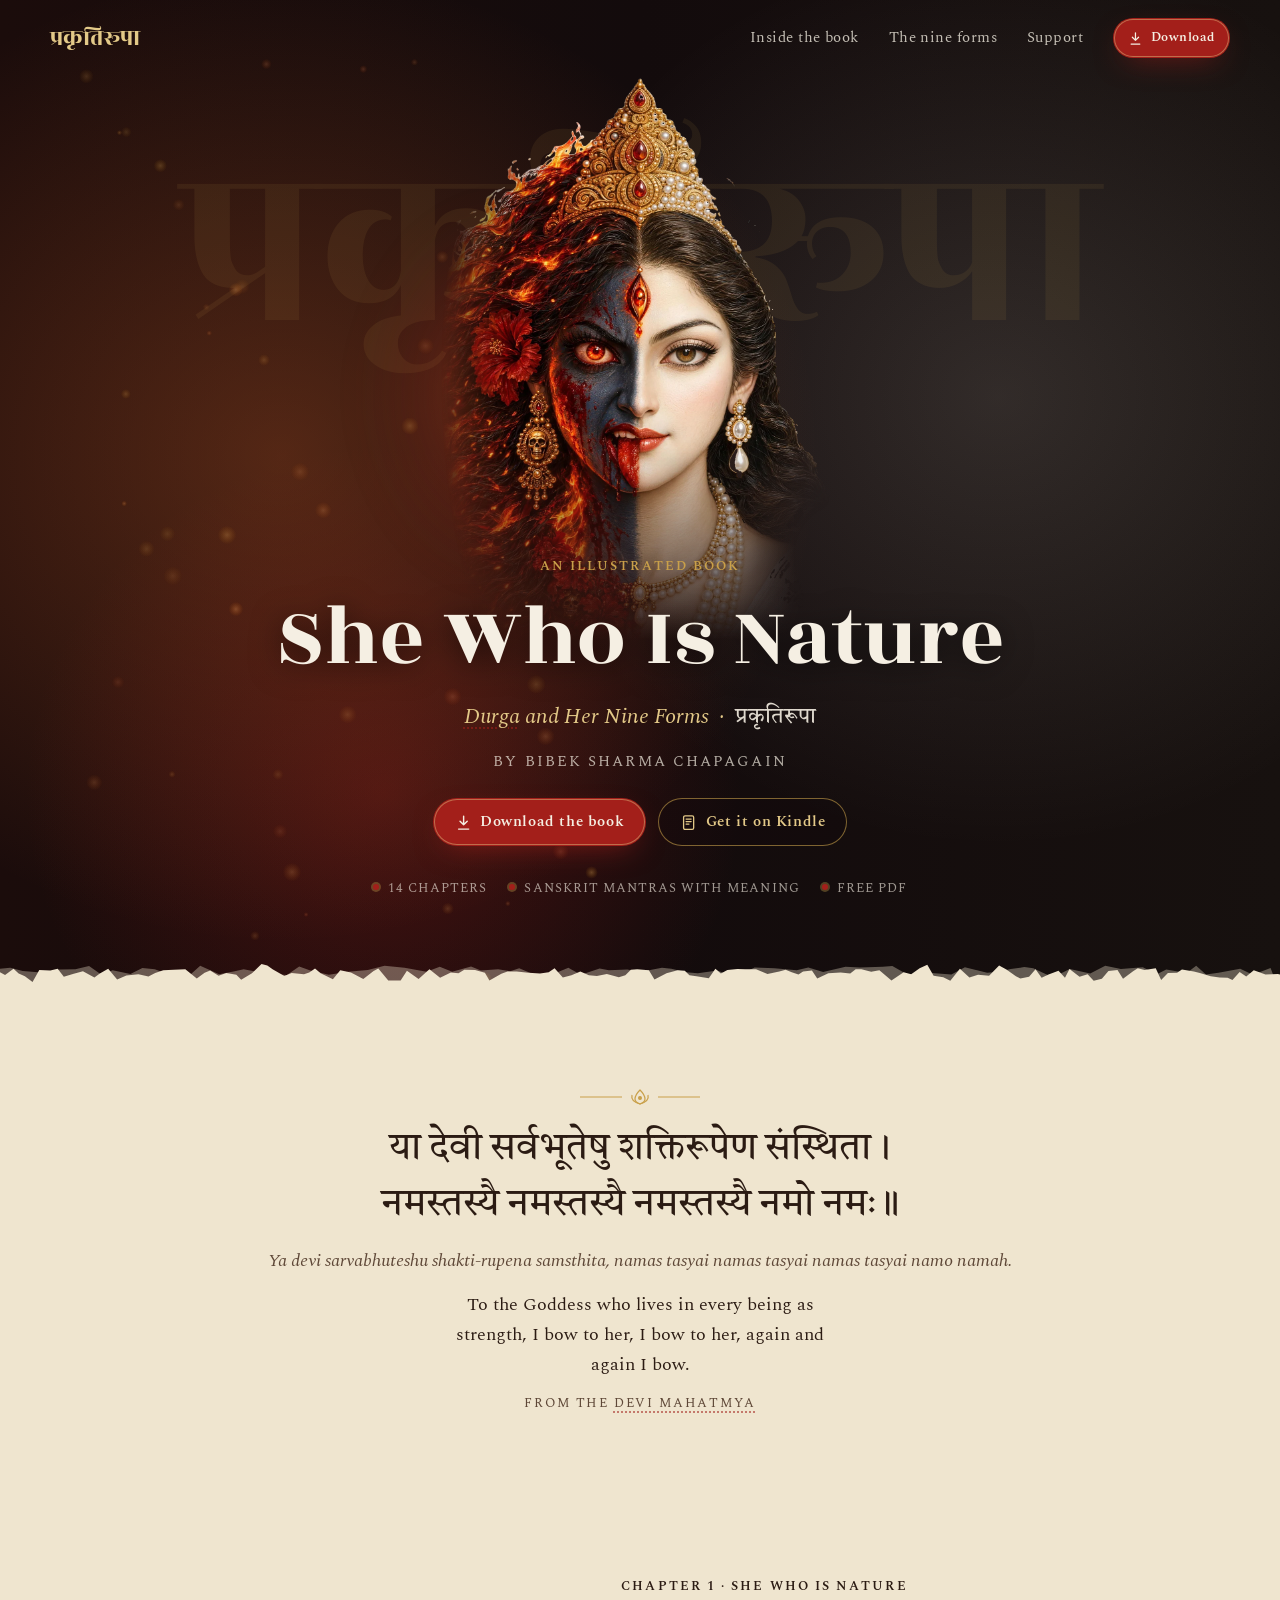
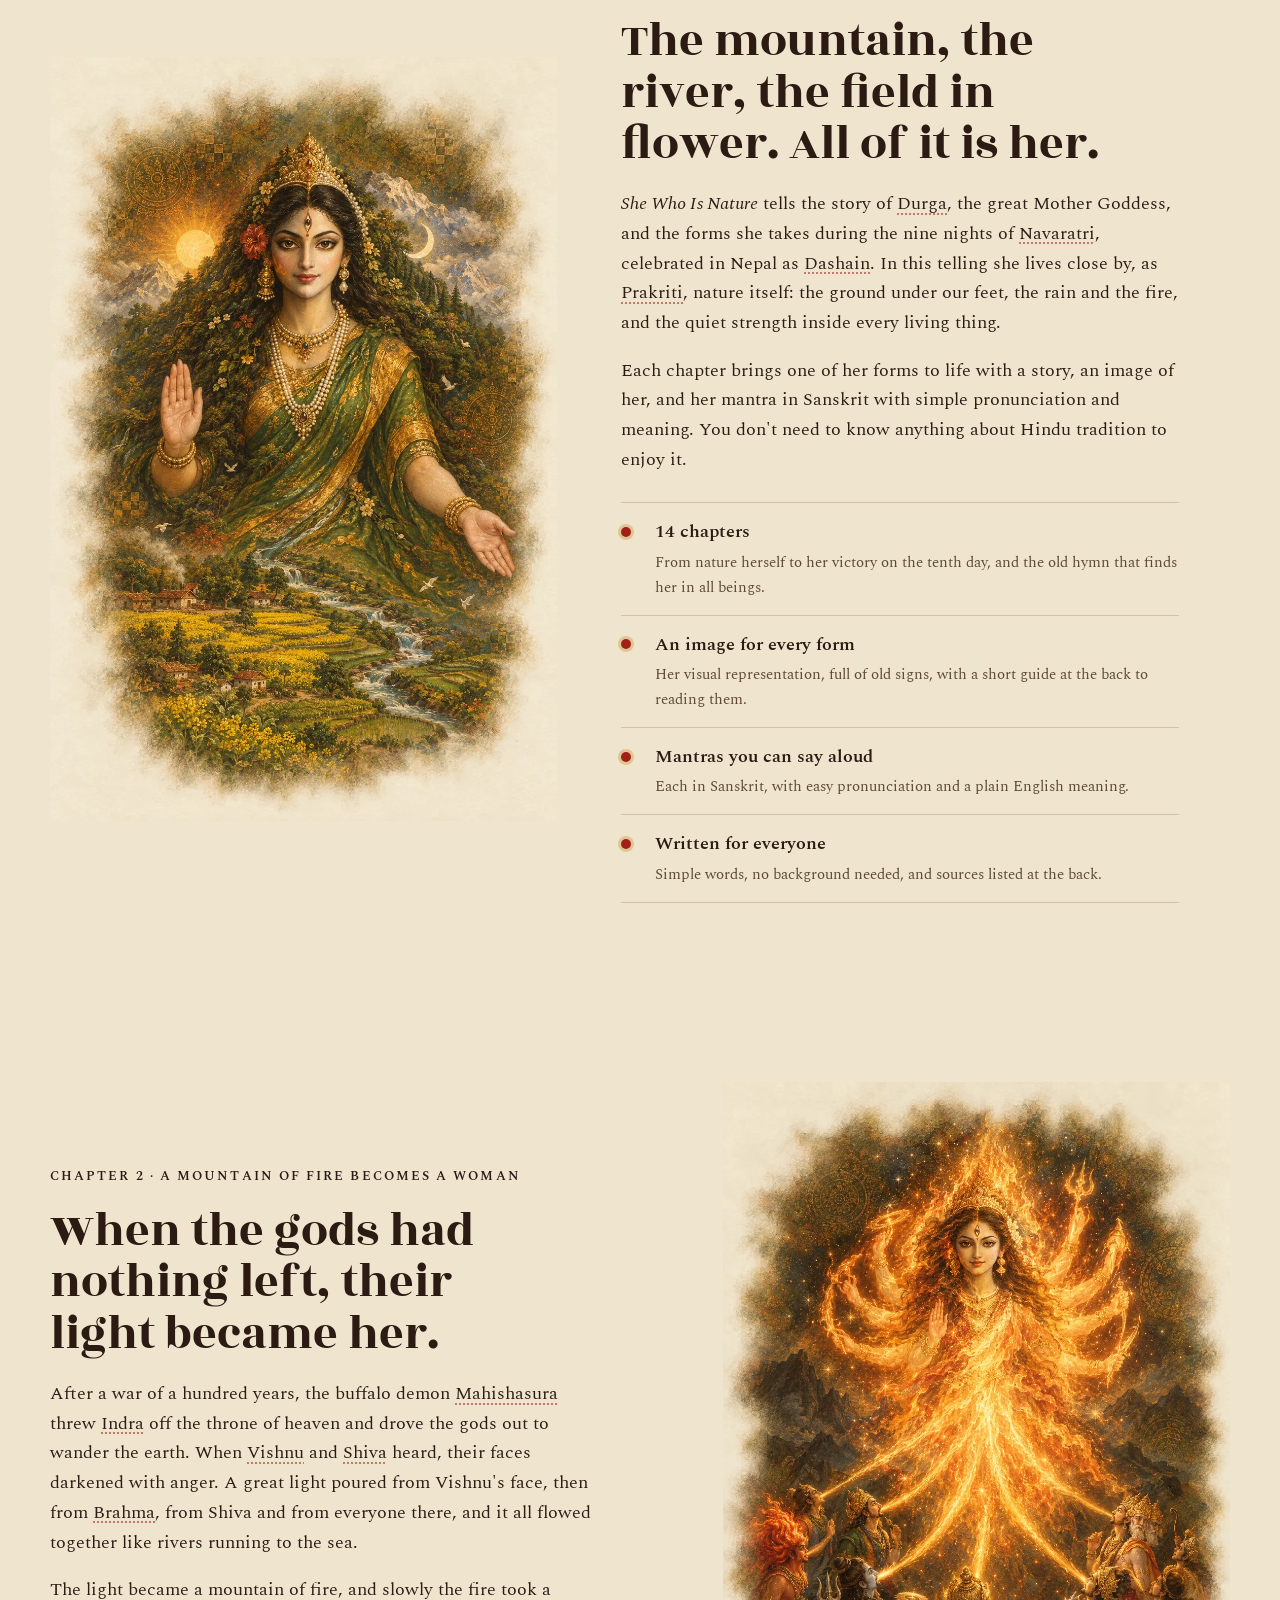
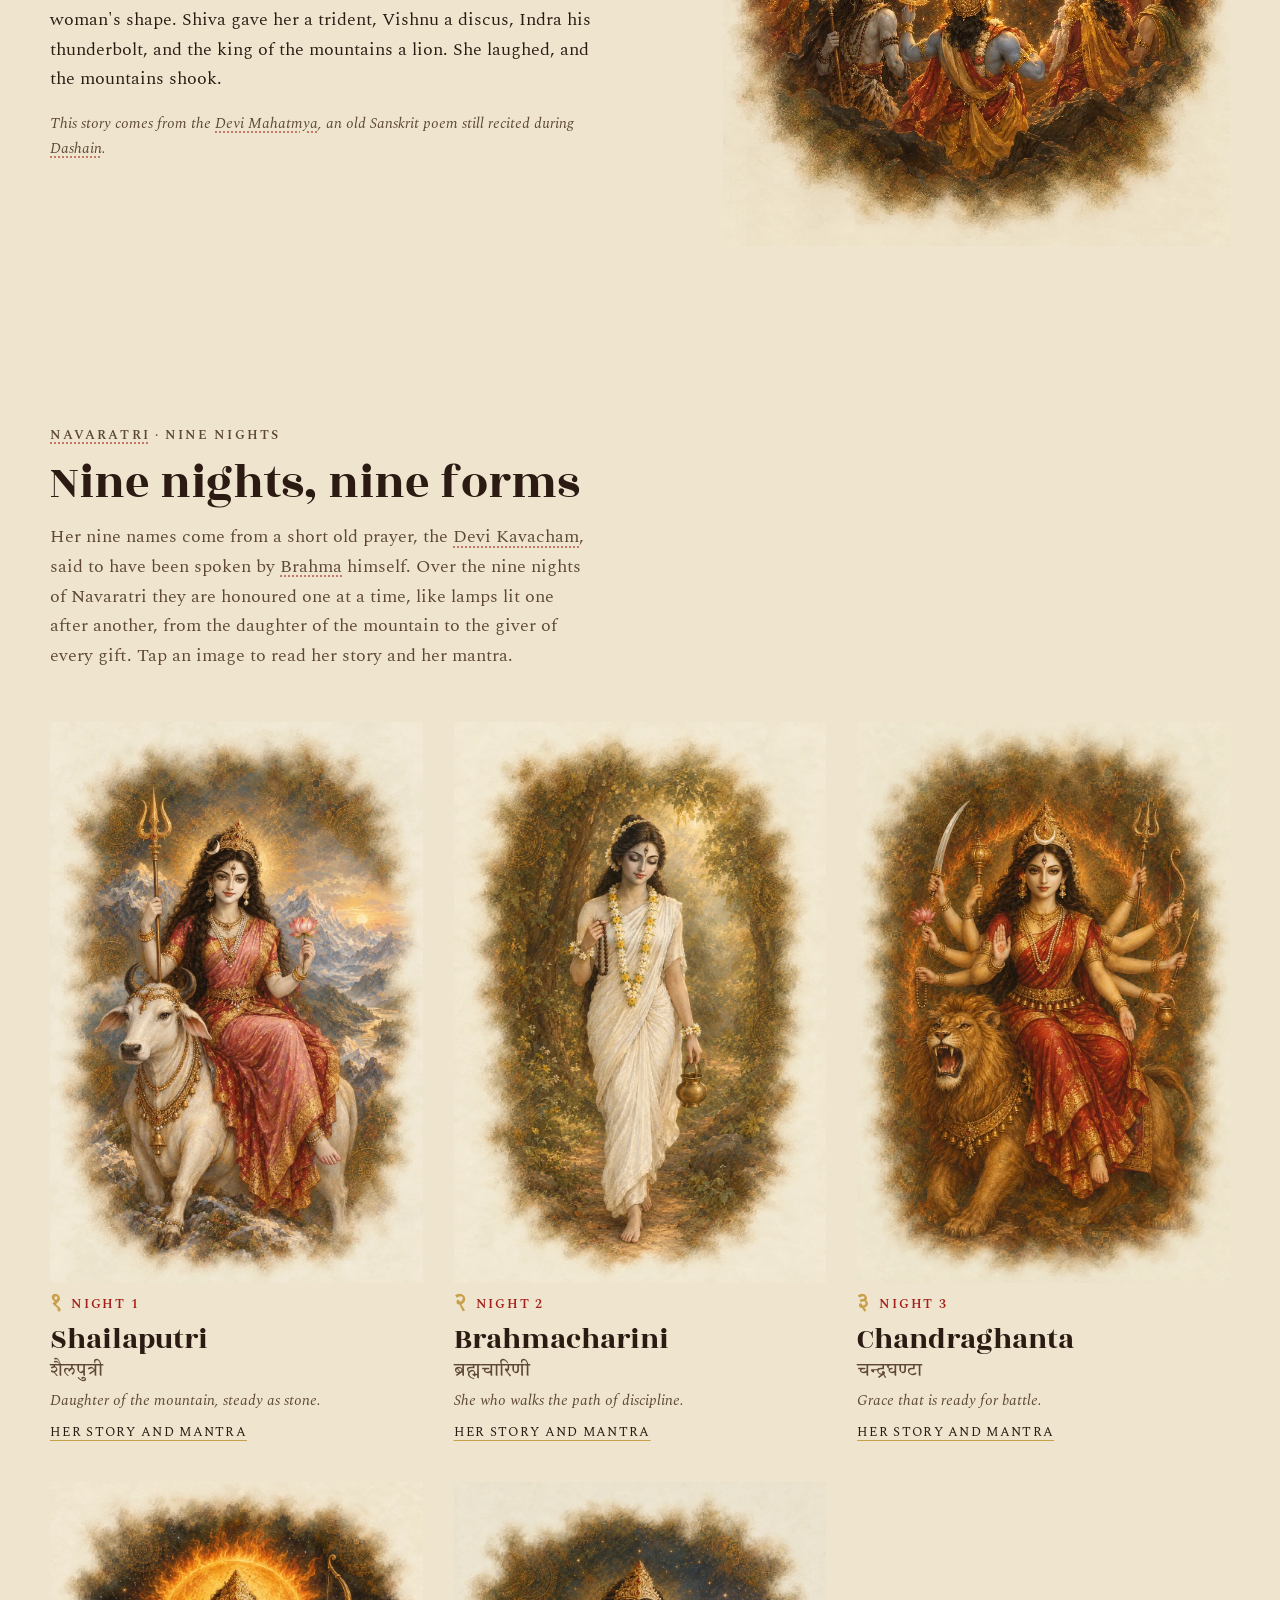
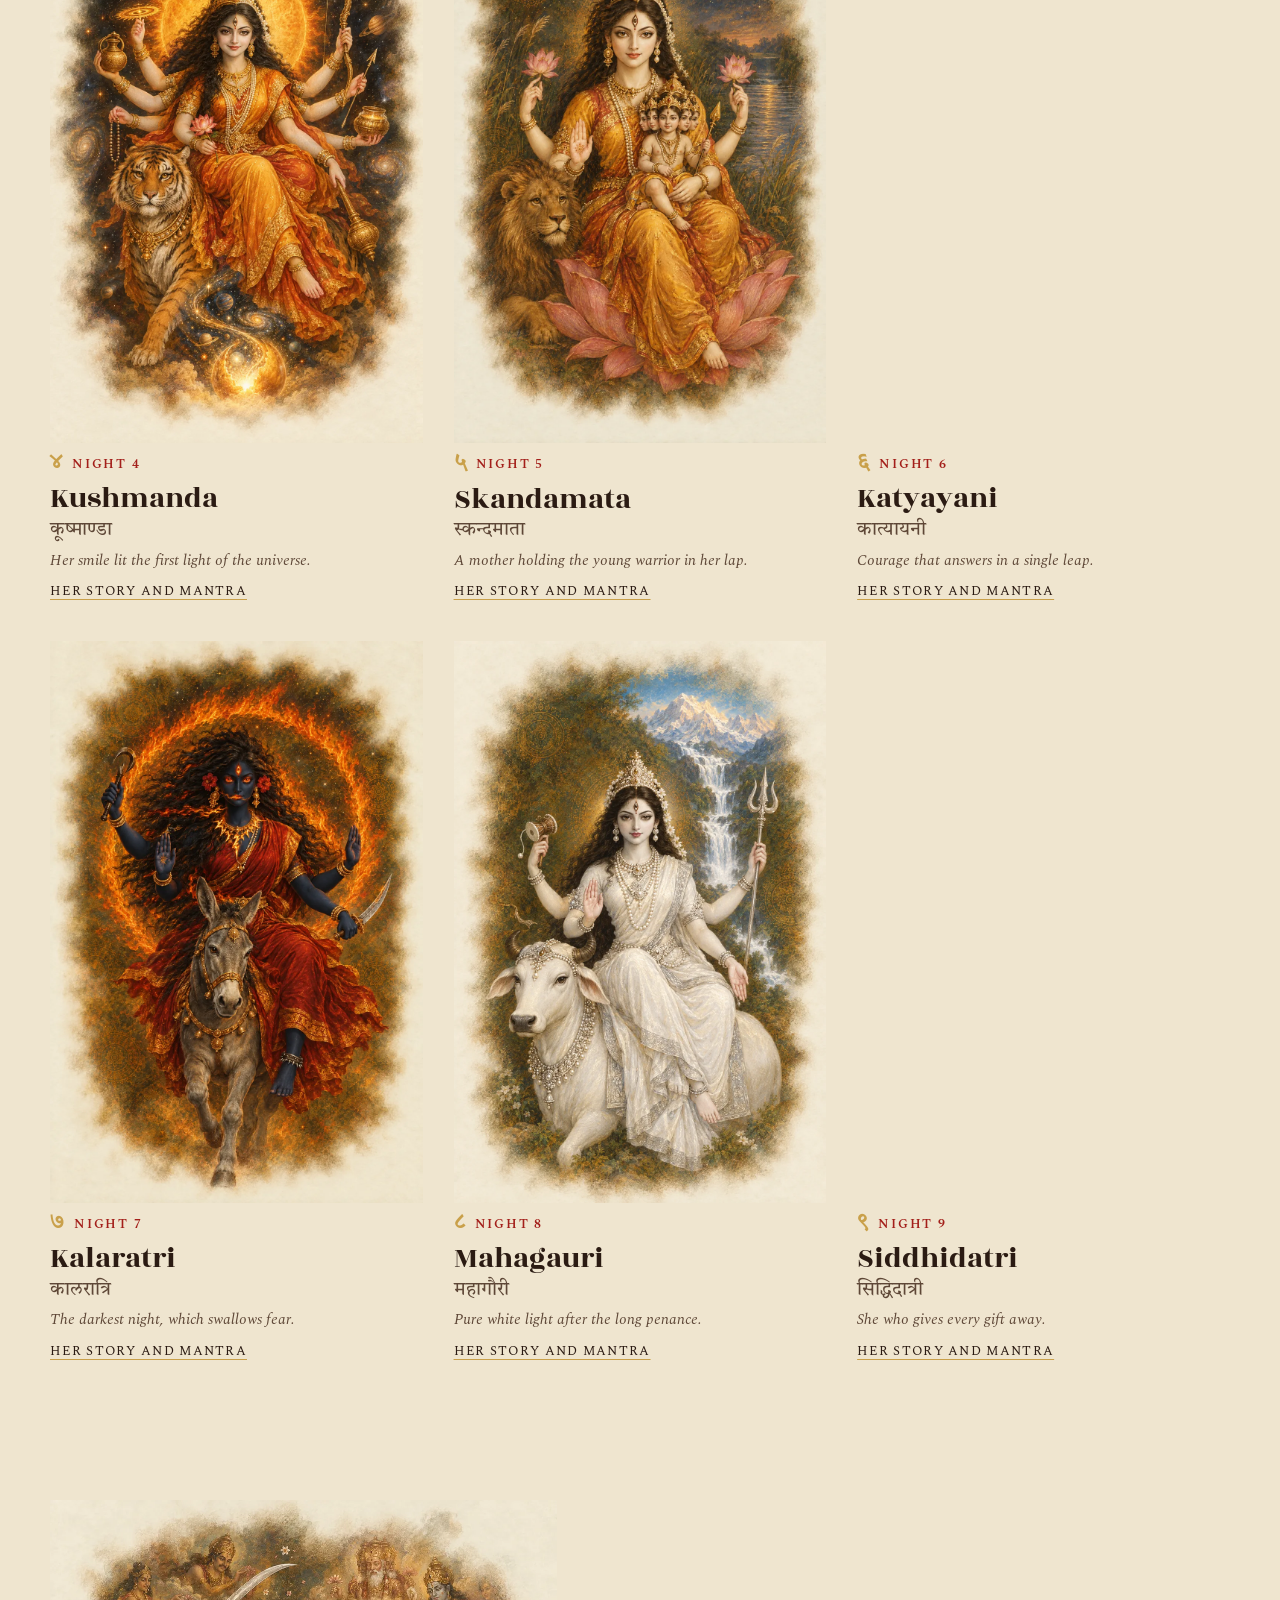
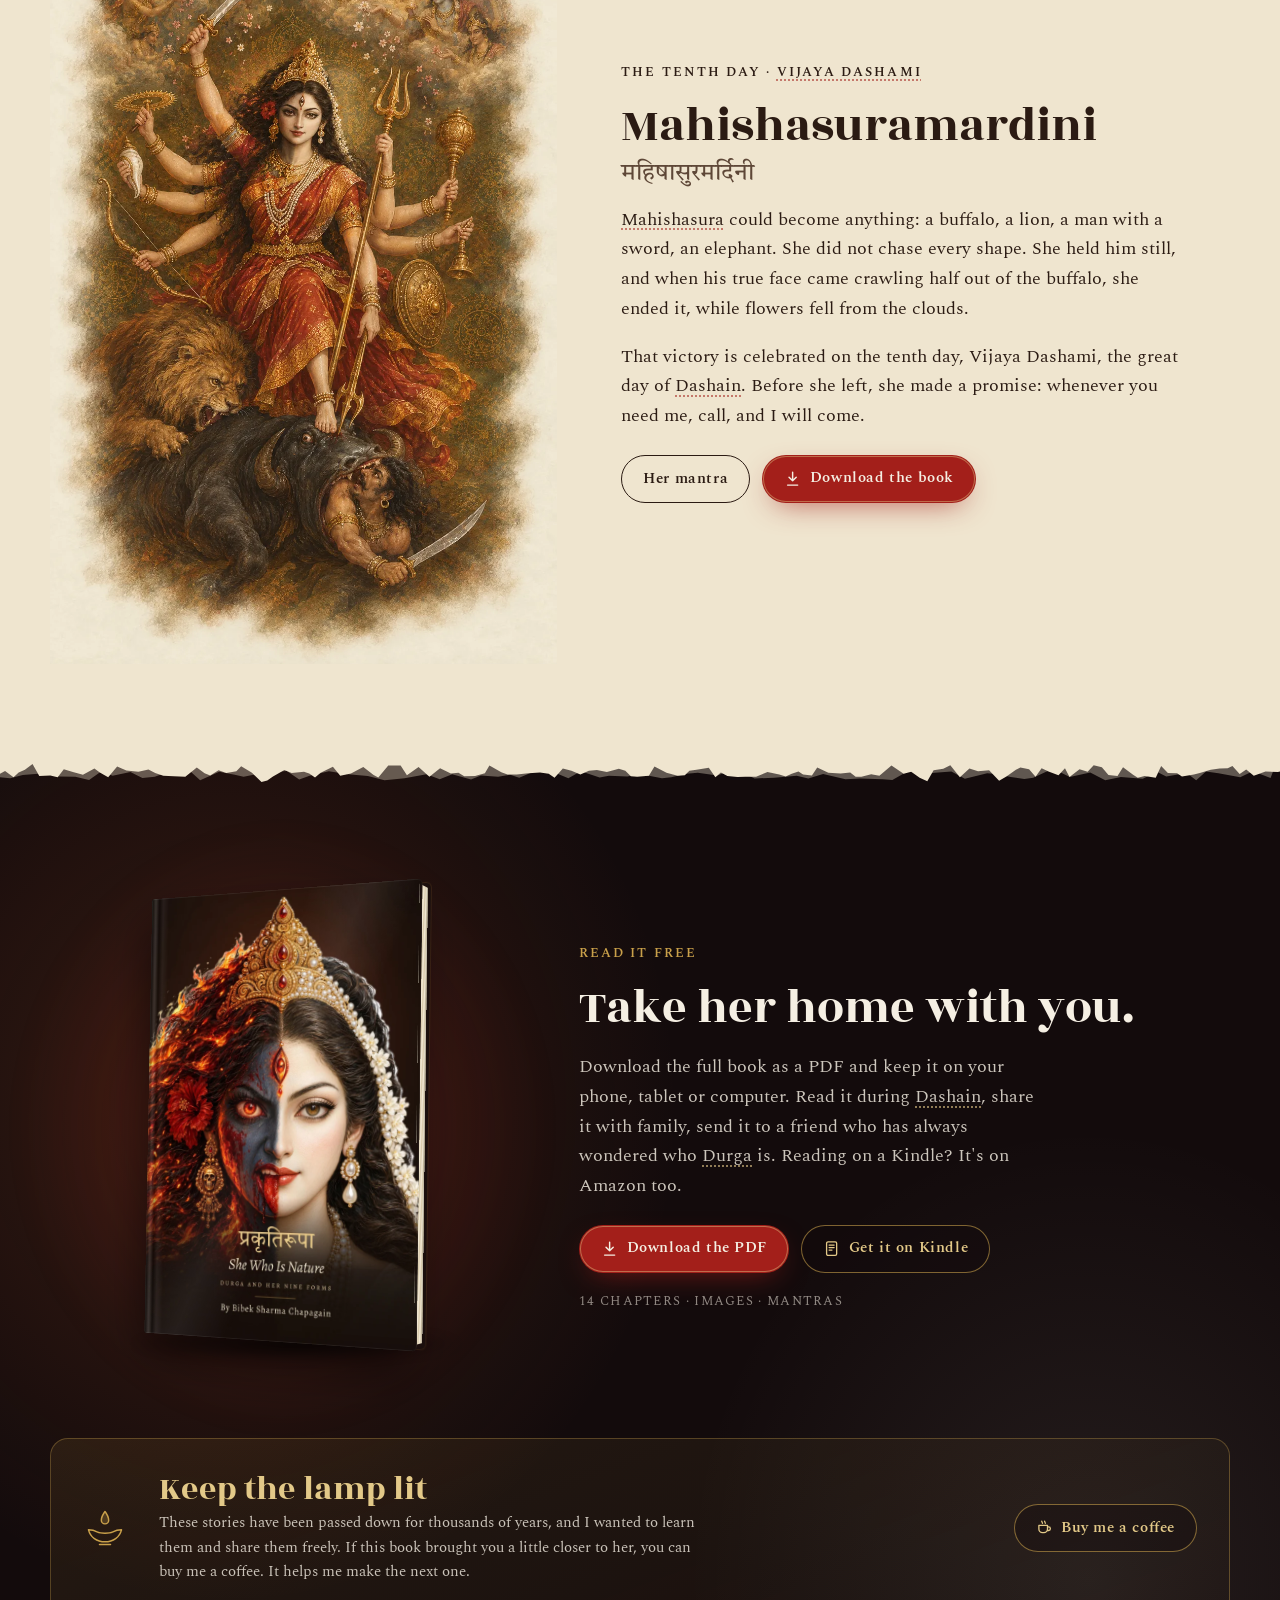
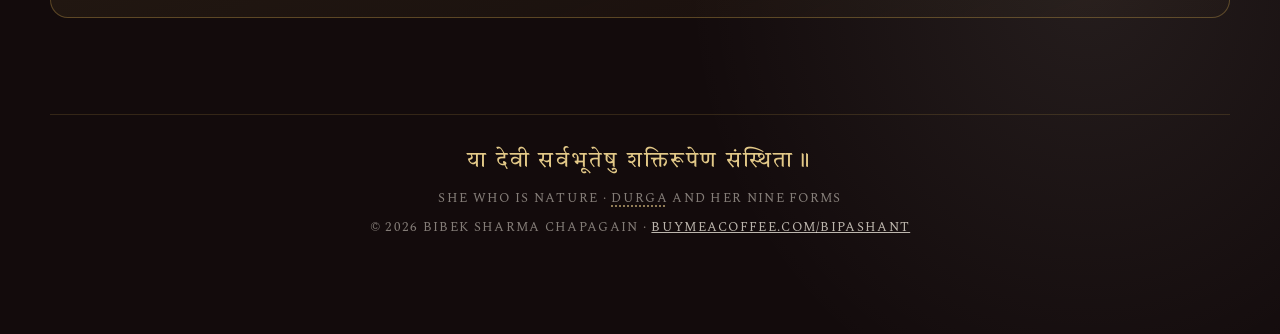
==== commit d46e2bac: "Add glossary tooltips for Sanskrit words and names on the landing page Co-Authored-By: Claude Sonnet" ====
--- a/index.html
+++ b/index.html
@@ -51,7 +51,7 @@
         <div class="hero-copy">
           <p class="eyebrow">An illustrated book</p>
           <h1 id="title">She Who Is Nature</h1>
-          <p class="sub">Durga and Her Nine Forms &nbsp;·&nbsp; <span class="deva" lang="sa">प्रकृतिरूपा</span></p>
+          <p class="sub"><span class="term" tabindex="0">Durga<span class="tip" role="tooltip">The Mother Goddess. Her name means “hard to reach,” like a fort high on a mountain.</span></span> and Her Nine Forms &nbsp;·&nbsp; <span class="deva" lang="sa">प्रकृतिरूपा</span></p>
           <p class="by">By Bibek Sharma Chapagain</p>
           <div class="hero-cta">
             <a class="btn btn-primary" href="/download"><svg viewBox="0 0 24 24" fill="none" stroke="currentColor" stroke-width="2" stroke-linecap="round" stroke-linejoin="round" aria-hidden="true"><path d="M12 3v12m0 0-5-5m5 5 5-5M5 21h14"/></svg>Download the book</a>
@@ -73,7 +73,7 @@
         <p class="sanskrit" lang="sa">या देवी सर्वभूतेषु शक्तिरूपेण संस्थिता।<br>नमस्तस्यै नमस्तस्यै नमस्तस्यै नमो नमः॥</p>
         <p class="translit">Ya devi sarvabhuteshu shakti-rupena samsthita, namas tasyai namas tasyai namas tasyai namo namah.</p>
         <p class="meaning">To the Goddess who lives in every being as strength, I bow to her, I bow to her, again and again I bow.</p>
-        <p class="source">From the Devi Mahatmya</p>
+        <p class="source">From the <span class="term" tabindex="0">Devi Mahatmya<span class="tip" role="tooltip">An old Sanskrit poem in praise of the Goddess, still recited during Dashain.</span></span></p>
       </div>
     </section>
 
@@ -85,7 +85,7 @@
         <div class="feature-text">
           <p class="eyebrow">Chapter 1 · She Who Is Nature</p>
           <h2 id="inside-title">The mountain, the river, the field in flower. All of it is her.</h2>
-          <p><em>She Who Is Nature</em> tells the story of Durga, the great Mother Goddess, and the forms she takes during the nine nights of Navaratri, celebrated in Nepal as Dashain. In this telling she lives close by, as Prakriti, nature itself: the ground under our feet, the rain and the fire, and the quiet strength inside every living thing.</p>
+          <p><em>She Who Is Nature</em> tells the story of <span class="term" tabindex="0">Durga<span class="tip" role="tooltip">The Mother Goddess. Her name means “hard to reach,” like a fort high on a mountain.</span></span>, the great Mother Goddess, and the forms she takes during the nine nights of <span class="term" tabindex="0">Navaratri<span class="tip" role="tooltip">“Nine nights.” An autumn festival honouring the Goddess, one form each night.</span></span>, celebrated in Nepal as <span class="term" tabindex="0">Dashain<span class="tip" role="tooltip">Nepal&#x27;s biggest festival. It is the same festival as Navaratri and Vijaya Dashami, and ends in victory on the tenth day.</span></span>. In this telling she lives close by, as <span class="term" tabindex="0">Prakriti<span class="tip" role="tooltip">Sanskrit for nature: the living world, in all its moods.</span></span>, nature itself: the ground under our feet, the rain and the fire, and the quiet strength inside every living thing.</p>
           <p>Each chapter brings one of her forms to life with a story, an image of her, and her mantra in Sanskrit with simple pronunciation and meaning. You don't need to know anything about Hindu tradition to enjoy it.</p>
           <ul class="inside" aria-label="Inside the book">
             <li><strong>14 chapters</strong><span>From nature herself to her victory on the tenth day, and the old hymn that finds her in all beings.</span></li>
@@ -105,9 +105,9 @@
         <div class="feature-text">
           <p class="eyebrow">Chapter 2 · A Mountain of Fire Becomes a Woman</p>
           <h2 id="origin-title">When the gods had nothing left, their light became her.</h2>
-          <p>After a war of a hundred years, the buffalo demon Mahishasura threw Indra off the throne of heaven and drove the gods out to wander the earth. When Vishnu and Shiva heard, their faces darkened with anger. A great light poured from Vishnu's face, then from Brahma, from Shiva and from everyone there, and it all flowed together like rivers running to the sea.</p>
+          <p>After a war of a hundred years, the buffalo demon <span class="term" tabindex="0">Mahishasura<span class="tip" role="tooltip">The shape-shifting buffalo demon who took over heaven.</span></span> threw <span class="term" tabindex="0">Indra<span class="tip" role="tooltip">King of the gods, ruler of heaven.</span></span> off the throne of heaven and drove the gods out to wander the earth. When <span class="term" tabindex="0">Vishnu<span class="tip" role="tooltip">The god who keeps the world going, one of the three great gods.</span></span> and <span class="term" tabindex="0">Shiva<span class="tip" role="tooltip">The god of endings that make way for new beginnings, and Parvati&#x27;s husband.</span></span> heard, their faces darkened with anger. A great light poured from Vishnu's face, then from <span class="term" tabindex="0">Brahma<span class="tip" role="tooltip">The creator god, one of the three great gods of the Hindu tradition.</span></span>, from Shiva and from everyone there, and it all flowed together like rivers running to the sea.</p>
           <p>The light became a mountain of fire, and slowly the fire took a woman's shape. Shiva gave her a trident, Vishnu a discus, Indra his thunderbolt, and the king of the mountains a lion. She laughed, and the mountains shook.</p>
-          <p class="note">This story comes from the Devi Mahatmya, an old Sanskrit poem still recited during Dashain.</p>
+          <p class="note">This story comes from the <span class="term" tabindex="0">Devi Mahatmya<span class="tip" role="tooltip">An old Sanskrit poem in praise of the Goddess, still recited during Dashain.</span></span>, an old Sanskrit poem still recited during <span class="term" tabindex="0">Dashain<span class="tip" role="tooltip">Nepal&#x27;s biggest festival. It is the same festival as Navaratri and Vijaya Dashami, and ends in victory on the tenth day.</span></span>.</p>
         </div>
       </div>
     </section>
@@ -115,9 +115,9 @@
     <section class="nights" id="nights" aria-labelledby="nights-title">
       <div class="wrap">
         <div class="section-head">
-          <p class="eyebrow">Navaratri · nine nights</p>
+          <p class="eyebrow"><span class="term" tabindex="0">Navaratri<span class="tip" role="tooltip">“Nine nights.” An autumn festival honouring the Goddess, one form each night.</span></span> · nine nights</p>
           <h2 id="nights-title">Nine nights, nine forms</h2>
-          <p>Her nine names come from a short old prayer, the Devi Kavacham, said to have been spoken by Brahma himself. Over the nine nights of Navaratri they are honoured one at a time, like lamps lit one after another, from the daughter of the mountain to the giver of every gift. Tap an image to read her story and her mantra.</p>
+          <p>Her nine names come from a short old prayer, the <span class="term" tabindex="0">Devi Kavacham<span class="tip" role="tooltip">“Armor of the Goddess.” A short protective prayer that names the nine forms.</span></span>, said to have been spoken by <span class="term" tabindex="0">Brahma<span class="tip" role="tooltip">The creator god, one of the three great gods of the Hindu tradition.</span></span> himself. Over the nine nights of Navaratri they are honoured one at a time, like lamps lit one after another, from the daughter of the mountain to the giver of every gift. Tap an image to read her story and her mantra.</p>
         </div>
         <div class="grid">
         <article class="card" id="shailaputri" data-index="0">
@@ -128,7 +128,7 @@
             <span class="essence">Daughter of the mountain, steady as stone.</span>
             <span class="more">Her story and mantra</span>
           </button>
-          <div class="detail" hidden><p class="eyebrow">Night 1</p><h3>Shailaputri<span class="deva" lang="sa">शैलपुत्री</span></h3><p class="attrs">Rides a white bull · holds a trident and a lotus · a half-moon in her hair</p><p>In an earlier life she was Sati. When her father, King Daksha, mocked Shiva in front of everyone at his great sacred fire, she let her body go. She was born again to Himavat, king of the Himalaya, and his queen Mena, who named her Parvati, the mountain&#x27;s daughter.</p><p>She has already lost everything once, and she has come back smiling. The nine forms begin with her: with a mountain, and a return.</p><div class="mantra"><span class="label">Her mantra</span><span class="sanskrit" lang="sa">ॐ देवी शैलपुत्र्यै नमः</span><span class="translit">Om Devi Shailaputryai Namah</span><span class="meaning">Om, I bow to the Goddess Shailaputri.</span></div></div>
+          <div class="detail" hidden><p class="eyebrow">Night 1</p><h3>Shailaputri<span class="deva" lang="sa">शैलपुत्री</span></h3><p class="attrs">Rides a white bull · holds a trident and a lotus · a half-moon in her hair</p><p>In an earlier life she was <span class="term" tabindex="0">Sati<span class="tip" role="tooltip">Shiva&#x27;s first wife, who gave up her life. She is later born again as Parvati.</span></span>. When her father, King Daksha, mocked <span class="term" tabindex="0">Shiva<span class="tip" role="tooltip">The god of endings that make way for new beginnings, and Parvati&#x27;s husband.</span></span> in front of everyone at his great sacred fire, she let her body go. She was born again to <span class="term" tabindex="0">Himavat<span class="tip" role="tooltip">The king of the mountains, father of Parvati. The Himalaya itself.</span></span>, king of the Himalaya, and his queen Mena, who named her <span class="term" tabindex="0">Parvati<span class="tip" role="tooltip">“She of the mountain.” Daughter of the Himalaya and wife of Shiva, and the Goddess in a human story.</span></span>, the mountain&#x27;s daughter.</p><p>She has already lost everything once, and she has come back smiling. The nine forms begin with her: with a mountain, and a return.</p><div class="mantra"><span class="label">Her mantra</span><span class="sanskrit" lang="sa">ॐ देवी शैलपुत्र्यै नमः</span><span class="translit">Om Devi Shailaputryai Namah</span><span class="meaning">Om, I bow to the Goddess Shailaputri.</span></div></div>
         </article>
         <article class="card" id="brahmacharini" data-index="1">
           <button type="button" aria-haspopup="dialog" aria-label="Read the story of Brahmacharini">
@@ -138,7 +138,7 @@
             <span class="essence">She who walks the path of discipline.</span>
             <span class="more">Her story and mantra</span>
           </button>
-          <div class="detail" hidden><p class="eyebrow">Night 2</p><h3>Brahmacharini<span class="deva" lang="sa">ब्रह्मचारिणी</span></h3><p class="attrs">Walks barefoot · holds prayer beads and a water pot</p><p>Shiva was still grieving for Sati and noticed no one, so the young Parvati set out to become as strong in spirit as he was. She sat between fires in summer and stood in icy water on winter nights. She ate only fruit, then fallen leaves, then not even leaves, and people called her Aparna, “the one without even a leaf.”</p><p>At last a young student came to mock Shiva, and she angrily sent him away. He smiled and showed his true face. It was Shiva himself: “From today, I am yours.”</p><div class="mantra"><span class="label">Her mantra</span><span class="sanskrit" lang="sa">ॐ देवी ब्रह्मचारिण्यै नमः</span><span class="translit">Om Devi Brahmacharinyai Namah</span><span class="meaning">Om, I bow to the Goddess Brahmacharini.</span></div></div>
+          <div class="detail" hidden><p class="eyebrow">Night 2</p><h3>Brahmacharini<span class="deva" lang="sa">ब्रह्मचारिणी</span></h3><p class="attrs">Walks barefoot · holds prayer beads and a water pot</p><p><span class="term" tabindex="0">Shiva<span class="tip" role="tooltip">The god of endings that make way for new beginnings, and Parvati&#x27;s husband.</span></span> was still grieving for <span class="term" tabindex="0">Sati<span class="tip" role="tooltip">Shiva&#x27;s first wife, who gave up her life. She is later born again as Parvati.</span></span> and noticed no one, so the young <span class="term" tabindex="0">Parvati<span class="tip" role="tooltip">“She of the mountain.” Daughter of the Himalaya and wife of Shiva, and the Goddess in a human story.</span></span> set out to become as strong in spirit as he was. She sat between fires in summer and stood in icy water on winter nights. She ate only fruit, then fallen leaves, then not even leaves, and people called her Aparna, “the one without even a leaf.”</p><p>At last a young student came to mock Shiva, and she angrily sent him away. He smiled and showed his true face. It was Shiva himself: “From today, I am yours.”</p><div class="mantra"><span class="label">Her mantra</span><span class="sanskrit" lang="sa">ॐ देवी ब्रह्मचारिण्यै नमः</span><span class="translit">Om Devi Brahmacharinyai Namah</span><span class="meaning">Om, I bow to the Goddess Brahmacharini.</span></div></div>
         </article>
         <article class="card" id="chandraghanta" data-index="2">
           <button type="button" aria-haspopup="dialog" aria-label="Read the story of Chandraghanta">
@@ -148,7 +148,7 @@
             <span class="essence">Grace that is ready for battle.</span>
             <span class="more">Her story and mantra</span>
           </button>
-          <div class="detail" hidden><p class="eyebrow">Night 3</p><h3>Chandraghanta<span class="deva" lang="sa">चन्द्रघण्टा</span></h3><p class="attrs">Rides a lion · ten arms · a bell-shaped half-moon on her brow</p><p>Her name means “moon bell,” for the bell-shaped half-moon on her forehead. No old story carries her name, so the tales told about her are newer ones. In one, Shiva arrives at the wedding with ghosts and wild hermits, and Parvati&#x27;s mother faints. Parvati takes this fierce form on her lion and stands between her family and the wedding party until Shiva agrees to come as a bridegroom should.</p><p>In another, the ring of her moon bell scatters an army of giant bats. Her face stays calm, almost gentle. She is ready for battle; she just isn&#x27;t angry about it.</p><div class="mantra"><span class="label">Her mantra</span><span class="sanskrit" lang="sa">ॐ देवी चन्द्रघण्टायै नमः</span><span class="translit">Om Devi Chandraghantayai Namah</span><span class="meaning">Om, I bow to the Goddess Chandraghanta.</span></div></div>
+          <div class="detail" hidden><p class="eyebrow">Night 3</p><h3>Chandraghanta<span class="deva" lang="sa">चन्द्रघण्टा</span></h3><p class="attrs">Rides a lion · ten arms · a bell-shaped half-moon on her brow</p><p>Her name means “moon bell,” for the bell-shaped half-moon on her forehead. No old story carries her name, so the tales told about her are newer ones. In one, <span class="term" tabindex="0">Shiva<span class="tip" role="tooltip">The god of endings that make way for new beginnings, and Parvati&#x27;s husband.</span></span> arrives at the wedding with ghosts and wild hermits, and <span class="term" tabindex="0">Parvati<span class="tip" role="tooltip">“She of the mountain.” Daughter of the Himalaya and wife of Shiva, and the Goddess in a human story.</span></span>&#x27;s mother faints. Parvati takes this fierce form on her lion and stands between her family and the wedding party until Shiva agrees to come as a bridegroom should.</p><p>In another, the ring of her moon bell scatters an army of giant bats. Her face stays calm, almost gentle. She is ready for battle; she just isn&#x27;t angry about it.</p><div class="mantra"><span class="label">Her mantra</span><span class="sanskrit" lang="sa">ॐ देवी चन्द्रघण्टायै नमः</span><span class="translit">Om Devi Chandraghantayai Namah</span><span class="meaning">Om, I bow to the Goddess Chandraghanta.</span></div></div>
         </article>
         <article class="card" id="kushmanda" data-index="3">
           <button type="button" aria-haspopup="dialog" aria-label="Read the story of Kushmanda">
@@ -168,7 +168,7 @@
             <span class="essence">A mother holding the young warrior in her lap.</span>
             <span class="more">Her story and mantra</span>
           </button>
-          <div class="detail" hidden><p class="eyebrow">Night 5</p><h3>Skandamata<span class="deva" lang="sa">स्कन्दमाता</span></h3><p class="attrs">Sits on a lotus · a lion resting beside her · holds baby Skanda and two lotus flowers</p><p>Only a son of Shiva could defeat the demon Taraka. That son, Skanda, also called Kartikeya or Murugan, was carried into the world by fire, by the river Ganga and by six star-maidens, the Pleiades, and grew six faces to drink from all six. Then Parvati lifted him onto her lap and fed him as her own.</p><p>When he was grown, she gave him a spear called Shakti, her own power in the shape of a weapon, and with it he set the heavens free. She gave him more than milk. She gave him her strength.</p><div class="mantra"><span class="label">Her mantra</span><span class="sanskrit" lang="sa">ॐ देवी स्कन्दमातायै नमः</span><span class="translit">Om Devi Skandamatayai Namah</span><span class="meaning">Om, I bow to the Goddess Skandamata.</span></div></div>
+          <div class="detail" hidden><p class="eyebrow">Night 5</p><h3>Skandamata<span class="deva" lang="sa">स्कन्दमाता</span></h3><p class="attrs">Sits on a lotus · a lion resting beside her · holds baby <span class="term" tabindex="0">Skanda<span class="tip" role="tooltip">A young warrior god, son of Shiva and Parvati. Also called Kartikeya or Murugan.</span></span> and two lotus flowers</p><p>Only a son of <span class="term" tabindex="0">Shiva<span class="tip" role="tooltip">The god of endings that make way for new beginnings, and Parvati&#x27;s husband.</span></span> could defeat the demon <span class="term" tabindex="0">Taraka<span class="tip" role="tooltip">A demon who could be defeated only by a son of Shiva.</span></span>. That son, Skanda, also called <span class="term" tabindex="0">Kartikeya<span class="tip" role="tooltip">Another name for Skanda, the young warrior god.</span></span> or <span class="term" tabindex="0">Murugan<span class="tip" role="tooltip">Another name for Skanda, loved especially in South India.</span></span>, was carried into the world by fire, by the river <span class="term" tabindex="0">Ganga<span class="tip" role="tooltip">The Ganges, India&#x27;s most sacred river, itself honoured as a goddess.</span></span> and by six star-maidens, the Pleiades, and grew six faces to drink from all six. Then <span class="term" tabindex="0">Parvati<span class="tip" role="tooltip">“She of the mountain.” Daughter of the Himalaya and wife of Shiva, and the Goddess in a human story.</span></span> lifted him onto her lap and fed him as her own.</p><p>When he was grown, she gave him a spear called <span class="term" tabindex="0">Shakti<span class="tip" role="tooltip">Divine power. Also a name for the Goddess herself.</span></span>, her own power in the shape of a weapon, and with it he set the heavens free. She gave him more than milk. She gave him her strength.</p><div class="mantra"><span class="label">Her mantra</span><span class="sanskrit" lang="sa">ॐ देवी स्कन्दमातायै नमः</span><span class="translit">Om Devi Skandamatayai Namah</span><span class="meaning">Om, I bow to the Goddess Skandamata.</span></div></div>
         </article>
         <article class="card" id="katyayani" data-index="5">
           <button type="button" aria-haspopup="dialog" aria-label="Read the story of Katyayani">
@@ -178,7 +178,7 @@
             <span class="essence">Courage that answers in a single leap.</span>
             <span class="more">Her story and mantra</span>
           </button>
-          <div class="detail" hidden><p class="eyebrow">Night 6</p><h3>Katyayani<span class="deva" lang="sa">कात्यायनी</span></h3><p class="attrs">Rides a lion · holds a crescent sword and a lotus</p><p>Her name means “daughter of Katyayana,” a wise old hermit. Some say she appeared in his forest home; others say she took his name because he was the first to pray to her. In one telling she is the goddess born from the gods&#x27; anger. When the buffalo demon asked to marry her, she told him to beat her in battle first, then leapt from her lion onto his back and struck him down.</p><p>Her other story is gentler. In a village by the river Yamuna, girls in love with Krishna bathed in the cold river before dawn for a whole month and prayed to her to make him their husband. Young women still pray to her when they hope to find the right person to marry.</p><div class="mantra"><span class="label">Her mantra</span><span class="sanskrit" lang="sa">ॐ देवी कात्यायन्यै नमः</span><span class="translit">Om Devi Katyayanyai Namah</span><span class="meaning">Om, I bow to the Goddess Katyayani.</span></div></div>
+          <div class="detail" hidden><p class="eyebrow">Night 6</p><h3>Katyayani<span class="deva" lang="sa">कात्यायनी</span></h3><p class="attrs">Rides a lion · holds a crescent sword and a lotus</p><p>Her name means “daughter of Katyayana,” a wise old hermit. Some say she appeared in his forest home; others say she took his name because he was the first to pray to her. In one telling she is the goddess born from the gods&#x27; anger. When the buffalo demon asked to marry her, she told him to beat her in battle first, then leapt from her lion onto his back and struck him down.</p><p>Her other story is gentler. In a village by the river <span class="term" tabindex="0">Yamuna<span class="tip" role="tooltip">A sacred river in northern India, beside the village where Krishna grew up.</span></span>, girls in love with <span class="term" tabindex="0">Krishna<span class="tip" role="tooltip">A beloved god, shown as a cowherd boy who plays the flute.</span></span> bathed in the cold river before dawn for a whole month and prayed to her to make him their husband. Young women still pray to her when they hope to find the right person to marry.</p><div class="mantra"><span class="label">Her mantra</span><span class="sanskrit" lang="sa">ॐ देवी कात्यायन्यै नमः</span><span class="translit">Om Devi Katyayanyai Namah</span><span class="meaning">Om, I bow to the Goddess Katyayani.</span></div></div>
         </article>
         <article class="card" id="kalaratri" data-index="6">
           <button type="button" aria-haspopup="dialog" aria-label="Read the story of Kalaratri">
@@ -188,7 +188,7 @@
             <span class="essence">The darkest night, which swallows fear.</span>
             <span class="more">Her story and mantra</span>
           </button>
-          <div class="detail" hidden><p class="eyebrow">Night 7</p><h3>Kalaratri<span class="deva" lang="sa">कालरात्रि</span></h3><p class="attrs">Rides a donkey · dark skin, wild hair, fire in her breath</p><p>Kala means both black and time, and ratri means night, so she is the Black Night, the Night of Time. She is the form people fear most, and she means to be. In a story long told about her, she drinks every drop of the demon Raktabija&#x27;s blood before it can touch the ground and rise up as another demon.</p><p>Yet she is also called Shubhankari, “the one who brings good.” Two of her four hands bless and say “don&#x27;t be afraid.” She never harms those who come to her. She only frightens the things that frighten them.</p><div class="mantra"><span class="label">Her mantra</span><span class="sanskrit" lang="sa">ॐ देवी कालरात्र्यै नमः</span><span class="translit">Om Devi Kalaratryai Namah</span><span class="meaning">Om, I bow to the Goddess Kalaratri.</span></div></div>
+          <div class="detail" hidden><p class="eyebrow">Night 7</p><h3>Kalaratri<span class="deva" lang="sa">कालरात्रि</span></h3><p class="attrs">Rides a donkey · dark skin, wild hair, fire in her breath</p><p>Kala means both black and time, and ratri means night, so she is the Black Night, the Night of Time. She is the form people fear most, and she means to be. In a story long told about her, she drinks every drop of the demon <span class="term" tabindex="0">Raktabija<span class="tip" role="tooltip">A demon whose every drop of blood became another demon.</span></span>&#x27;s blood before it can touch the ground and rise up as another demon.</p><p>Yet she is also called Shubhankari, “the one who brings good.” Two of her four hands bless and say “don&#x27;t be afraid.” She never harms those who come to her. She only frightens the things that frighten them.</p><div class="mantra"><span class="label">Her mantra</span><span class="sanskrit" lang="sa">ॐ देवी कालरात्र्यै नमः</span><span class="translit">Om Devi Kalaratryai Namah</span><span class="meaning">Om, I bow to the Goddess Kalaratri.</span></div></div>
         </article>
         <article class="card" id="mahagauri" data-index="7">
           <button type="button" aria-haspopup="dialog" aria-label="Read the story of Mahagauri">
@@ -198,7 +198,7 @@
             <span class="essence">Pure white light after the long penance.</span>
             <span class="more">Her story and mantra</span>
           </button>
-          <div class="detail" hidden><p class="eyebrow">Night 8</p><h3>Mahagauri<span class="deva" lang="sa">महागौरी</span></h3><p class="attrs">Rides a white bull · holds a trident and a small drum</p><p>Three stories tell how she became so bright, and they don&#x27;t agree. The one most people tell today is the simplest: after years of hard practice in the sun, rain and dust, Parvati&#x27;s body had turned dark. When Shiva finally accepted her, he washed her with water from the river Ganga, and her skin shone white as lightning.</p><p>She comes after the long dark of Kalaratri and feels like rest, like the first clear morning after the rains, when everything looks new.</p><div class="mantra"><span class="label">Her mantra</span><span class="sanskrit" lang="sa">ॐ देवी महागौर्यै नमः</span><span class="translit">Om Devi Mahagauryai Namah</span><span class="meaning">Om, I bow to the Goddess Mahagauri.</span></div></div>
+          <div class="detail" hidden><p class="eyebrow">Night 8</p><h3>Mahagauri<span class="deva" lang="sa">महागौरी</span></h3><p class="attrs">Rides a white bull · holds a trident and a small drum</p><p>Three stories tell how she became so bright, and they don&#x27;t agree. The one most people tell today is the simplest: after years of hard practice in the sun, rain and dust, <span class="term" tabindex="0">Parvati<span class="tip" role="tooltip">“She of the mountain.” Daughter of the Himalaya and wife of Shiva, and the Goddess in a human story.</span></span>&#x27;s body had turned dark. When <span class="term" tabindex="0">Shiva<span class="tip" role="tooltip">The god of endings that make way for new beginnings, and Parvati&#x27;s husband.</span></span> finally accepted her, he washed her with water from the river <span class="term" tabindex="0">Ganga<span class="tip" role="tooltip">The Ganges, India&#x27;s most sacred river, itself honoured as a goddess.</span></span>, and her skin shone white as lightning.</p><p>She comes after the long dark of Kalaratri and feels like rest, like the first clear morning after the rains, when everything looks new.</p><div class="mantra"><span class="label">Her mantra</span><span class="sanskrit" lang="sa">ॐ देवी महागौर्यै नमः</span><span class="translit">Om Devi Mahagauryai Namah</span><span class="meaning">Om, I bow to the Goddess Mahagauri.</span></div></div>
         </article>
         <article class="card" id="siddhidatri" data-index="8">
           <button type="button" aria-haspopup="dialog" aria-label="Read the story of Siddhidatri">
@@ -208,7 +208,7 @@
             <span class="essence">She who gives every gift away.</span>
             <span class="more">Her story and mantra</span>
           </button>
-          <div class="detail" hidden><p class="eyebrow">Night 9</p><h3>Siddhidatri<span class="deva" lang="sa">सिद्धिदात्री</span></h3><p class="attrs">Sits on a lotus · a lion beside her · holds a discus, conch, mace and lotus</p><p>A siddhi is a perfection, a mastery that comes after long practice. She holds them all and gives them away. Sages, heavenly musicians, forest spirits and even demons gather around her with folded hands, and nobody is turned away.</p><p>When Shiva asked her for the power to create, she gave him every gift she had, and then became half of him. That is Ardhanarishvara, “the lord who is half woman.” With her, the nine nights are complete.</p><div class="mantra"><span class="label">Her mantra</span><span class="sanskrit" lang="sa">ॐ देवी सिद्धिदात्र्यै नमः</span><span class="translit">Om Devi Siddhidatryai Namah</span><span class="meaning">Om, I bow to the Goddess Siddhidatri.</span></div></div>
+          <div class="detail" hidden><p class="eyebrow">Night 9</p><h3>Siddhidatri<span class="deva" lang="sa">सिद्धिदात्री</span></h3><p class="attrs">Sits on a lotus · a lion beside her · holds a discus, conch, mace and lotus</p><p>A siddhi is a perfection, a mastery that comes after long practice. She holds them all and gives them away. Sages, heavenly musicians, forest spirits and even demons gather around her with folded hands, and nobody is turned away.</p><p>When <span class="term" tabindex="0">Shiva<span class="tip" role="tooltip">The god of endings that make way for new beginnings, and Parvati&#x27;s husband.</span></span> asked her for the power to create, she gave him every gift she had, and then became half of him. That is <span class="term" tabindex="0">Ardhanarishvara<span class="tip" role="tooltip">“The lord who is half woman.” Shiva shown half man, half woman, joined down the middle.</span></span>, “the lord who is half woman.” With her, the nine nights are complete.</p><div class="mantra"><span class="label">Her mantra</span><span class="sanskrit" lang="sa">ॐ देवी सिद्धिदात्र्यै नमः</span><span class="translit">Om Devi Siddhidatryai Namah</span><span class="meaning">Om, I bow to the Goddess Siddhidatri.</span></div></div>
         </article>
         </div>
       </div>
@@ -220,16 +220,16 @@
           <img src="/img/mahishasuramardini.webp" width="1000" height="1506" loading="lazy" decoding="async" alt="Durga stands on the buffalo demon and drives her trident into it as Mahishasura crawls out of its mouth, her lion biting its back, while flowers fall from the clouds">
         </div>
         <div class="feature-text">
-          <p class="eyebrow">The tenth day · Vijaya Dashami</p>
+          <p class="eyebrow">The tenth day · <span class="term" tabindex="0">Vijaya Dashami<span class="tip" role="tooltip">“Victory tenth.” The tenth day of the festival, when Durga&#x27;s victory is celebrated.</span></span></p>
           <h2 id="tenth-title">Mahishasuramardini<span class="deva" lang="sa">महिषासुरमर्दिनी</span></h2>
-          <p>Mahishasura could become anything: a buffalo, a lion, a man with a sword, an elephant. She did not chase every shape. She held him still, and when his true face came crawling half out of the buffalo, she ended it, while flowers fell from the clouds.</p>
-          <p>That victory is celebrated on the tenth day, Vijaya Dashami, the great day of Dashain. Before she left, she made a promise: whenever you need me, call, and I will come.</p>
+          <p><span class="term" tabindex="0">Mahishasura<span class="tip" role="tooltip">The shape-shifting buffalo demon who took over heaven.</span></span> could become anything: a buffalo, a lion, a man with a sword, an elephant. She did not chase every shape. She held him still, and when his true face came crawling half out of the buffalo, she ended it, while flowers fell from the clouds.</p>
+          <p>That victory is celebrated on the tenth day, Vijaya Dashami, the great day of <span class="term" tabindex="0">Dashain<span class="tip" role="tooltip">Nepal&#x27;s biggest festival. It is the same festival as Navaratri and Vijaya Dashami, and ends in victory on the tenth day.</span></span>. Before she left, she made a promise: whenever you need me, call, and I will come.</p>
           <div class="actions">
             <button type="button" class="btn btn-ink" data-open="9">Her mantra</button>
             <a class="btn btn-primary" href="/download"><svg viewBox="0 0 24 24" fill="none" stroke="currentColor" stroke-width="2" stroke-linecap="round" stroke-linejoin="round" aria-hidden="true"><path d="M12 3v12m0 0-5-5m5 5 5-5M5 21h14"/></svg>Download the book</a>
           </div>
         </div>
-        <div class="detail" hidden><p class="eyebrow">Day 10 · Vijaya Dashami</p><h3>Mahishasuramardini<span class="deva" lang="sa">महिषासुरमर्दिनी</span></h3><p class="attrs">Rides a lion · ten arms · strikes down the buffalo demon</p><p>Mahishasura could become anything: a buffalo, a lion, a man with a sword, an elephant. She did not chase every shape. She held him still, and when his true face came crawling half out of the buffalo, she ended it, while flowers fell from the clouds.</p><p>That victory is celebrated on the tenth day, Vijaya Dashami, the great day of Dashain. Before she left, she made a promise: whenever you need me, call, and I will come.</p><div class="mantra"><span class="label">Her mantra</span><span class="sanskrit" lang="sa">ॐ दुं दुर्गायै नमः</span><span class="translit">Om Dum Durgayai Namah</span><span class="meaning">Om, Dum, I bow to Durga. Dum is a seed syllable, a sacred sound that carries her power.</span></div></div>
+        <div class="detail" hidden><p class="eyebrow">Day 10 · <span class="term" tabindex="0">Vijaya Dashami<span class="tip" role="tooltip">“Victory tenth.” The tenth day of the festival, when Durga&#x27;s victory is celebrated.</span></span></p><h3>Mahishasuramardini<span class="deva" lang="sa">महिषासुरमर्दिनी</span></h3><p class="attrs">Rides a lion · ten arms · strikes down the buffalo demon</p><p><span class="term" tabindex="0">Mahishasura<span class="tip" role="tooltip">The shape-shifting buffalo demon who took over heaven.</span></span> could become anything: a buffalo, a lion, a man with a sword, an elephant. She did not chase every shape. She held him still, and when his true face came crawling half out of the buffalo, she ended it, while flowers fell from the clouds.</p><p>That victory is celebrated on the tenth day, Vijaya Dashami, the great day of <span class="term" tabindex="0">Dashain<span class="tip" role="tooltip">Nepal&#x27;s biggest festival. It is the same festival as Navaratri and Vijaya Dashami, and ends in victory on the tenth day.</span></span>. Before she left, she made a promise: whenever you need me, call, and I will come.</p><div class="mantra"><span class="label">Her mantra</span><span class="sanskrit" lang="sa">ॐ दुं दुर्गायै नमः</span><span class="translit">Om Dum Durgayai Namah</span><span class="meaning">Om, Dum, I bow to <span class="term" tabindex="0">Durga<span class="tip" role="tooltip">The Mother Goddess. Her name means “hard to reach,” like a fort high on a mountain.</span></span>. Dum is a seed syllable, a sacred sound that carries her power.</span></div></div>
       </div>
     </section>
 
@@ -245,7 +245,7 @@
           <div class="offer-main">
             <p class="eyebrow">Read it free</p>
             <h2 id="dl-title">Take her home with you.</h2>
-            <p>Download the full book as a PDF and keep it on your phone, tablet or computer. Read it during Dashain, share it with family, send it to a friend who has always wondered who Durga is. Reading on a Kindle? It's on Amazon too.</p>
+            <p>Download the full book as a PDF and keep it on your phone, tablet or computer. Read it during <span class="term" tabindex="0">Dashain<span class="tip" role="tooltip">Nepal&#x27;s biggest festival. It is the same festival as Navaratri and Vijaya Dashami, and ends in victory on the tenth day.</span></span>, share it with family, send it to a friend who has always wondered who <span class="term" tabindex="0">Durga<span class="tip" role="tooltip">The Mother Goddess. Her name means “hard to reach,” like a fort high on a mountain.</span></span> is. Reading on a Kindle? It's on Amazon too.</p>
             <div class="actions">
               <a class="btn btn-primary" href="/download"><svg viewBox="0 0 24 24" fill="none" stroke="currentColor" stroke-width="2" stroke-linecap="round" stroke-linejoin="round" aria-hidden="true"><path d="M12 3v12m0 0-5-5m5 5 5-5M5 21h14"/></svg>Download the PDF</a>
               <a class="btn btn-ghost" href="/kindle"><svg viewBox="0 0 24 24" fill="none" stroke="currentColor" stroke-width="1.8" stroke-linecap="round" stroke-linejoin="round" aria-hidden="true"><rect x="5" y="2.5" width="14" height="19" rx="2"/><path d="M8.5 7h7M8.5 10.5h7M8.5 14h4"/></svg>Get it on Kindle</a>
@@ -261,7 +261,7 @@
         </div>
         <footer class="footer">
           <p class="deva" lang="sa">या देवी सर्वभूतेषु शक्तिरूपेण संस्थिता॥</p>
-          <p>She Who Is Nature · Durga and Her Nine Forms</p>
+          <p>She Who Is Nature · <span class="term" tabindex="0">Durga<span class="tip" role="tooltip">The Mother Goddess. Her name means “hard to reach,” like a fort high on a mountain.</span></span> and Her Nine Forms</p>
           <p>© 2026 Bibek Sharma Chapagain · <a href="https://buymeacoffee.com/bipashant" target="_blank" rel="noopener">buymeacoffee.com/bipashant</a></p>
         </footer>
       </div>
--- a/styles.css
+++ b/styles.css
@@ -418,3 +418,24 @@
 .dl-text .back { font-size: var(--t-sm); color: rgba(245,239,227,.7); }
 .dl-text .kindle { color: var(--gold-soft); text-underline-offset: 3px; }
 .dl-text .kindle:hover { color: var(--pearl); }
+
+/* ---------- glossary tooltips on Sanskrit words and names ---------- */
+.term {
+  position: relative; cursor: help; border-radius: 2px;
+  text-decoration: underline dotted; text-decoration-thickness: 1.5px; text-underline-offset: 4px;
+  text-decoration-color: rgba(163, 31, 26, .55);
+}
+.night-band .term { text-decoration-color: rgba(227, 201, 136, .6); }
+.term:focus-visible { outline: 2px solid var(--gold); outline-offset: 2px; }
+.term .tip {
+  position: absolute; z-index: 30; top: calc(100% + 8px); left: 50%;
+  width: max-content; max-width: min(250px, 72vw); padding: 9px 12px; border-radius: 8px;
+  transform: translateX(calc(-50% + var(--tx, 0px)));
+  background: var(--night); color: var(--pearl); border: 1px solid rgba(201, 160, 74, .5);
+  box-shadow: 0 10px 30px rgba(0, 0, 0, .35);
+  font: 400 var(--t-xs)/1.45 var(--font-body); letter-spacing: 0; text-transform: none; text-align: left;
+  text-decoration: none; font-style: normal; white-space: normal;
+  opacity: 0; visibility: hidden; pointer-events: none; transition: opacity .15s ease;
+}
+.term:hover .tip, .term:focus .tip, .term:focus-within .tip { opacity: 1; visibility: visible; }
+@media (prefers-reduced-motion: reduce) { .term .tip { transition: none; } }
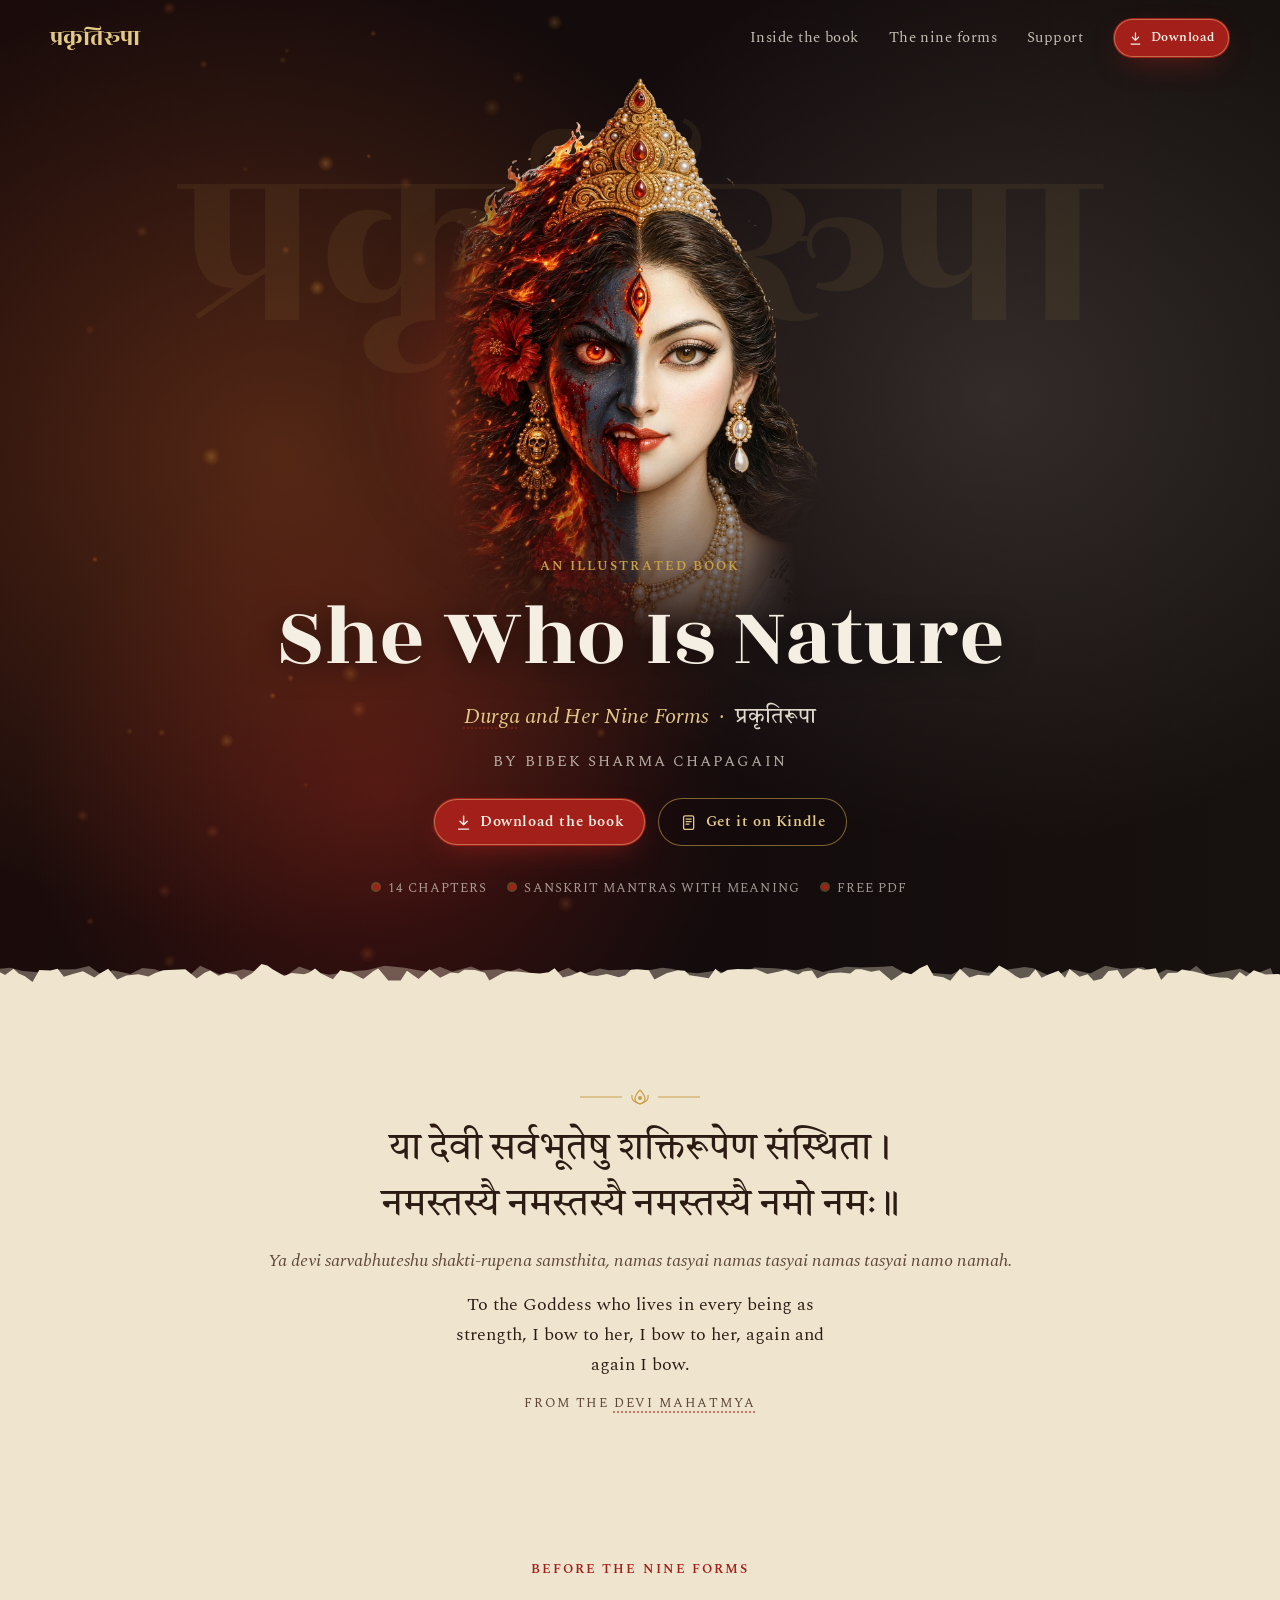
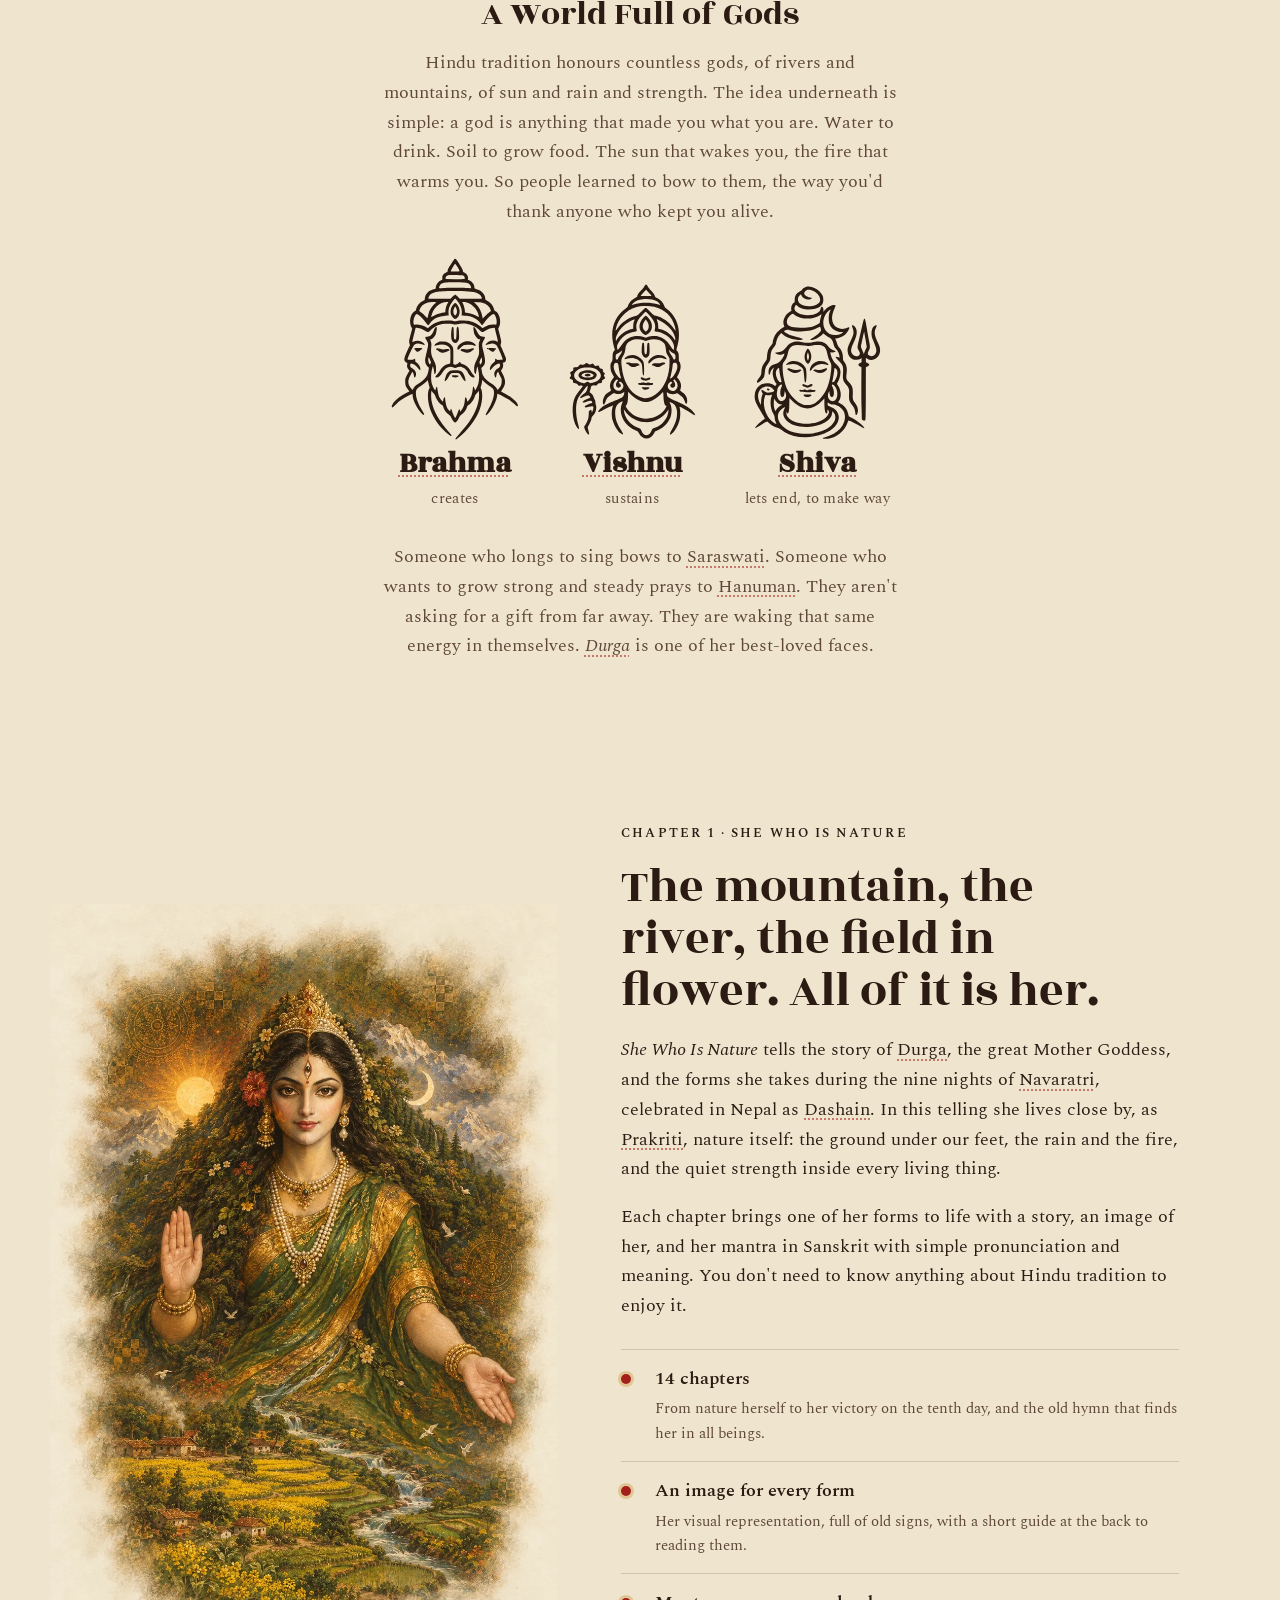
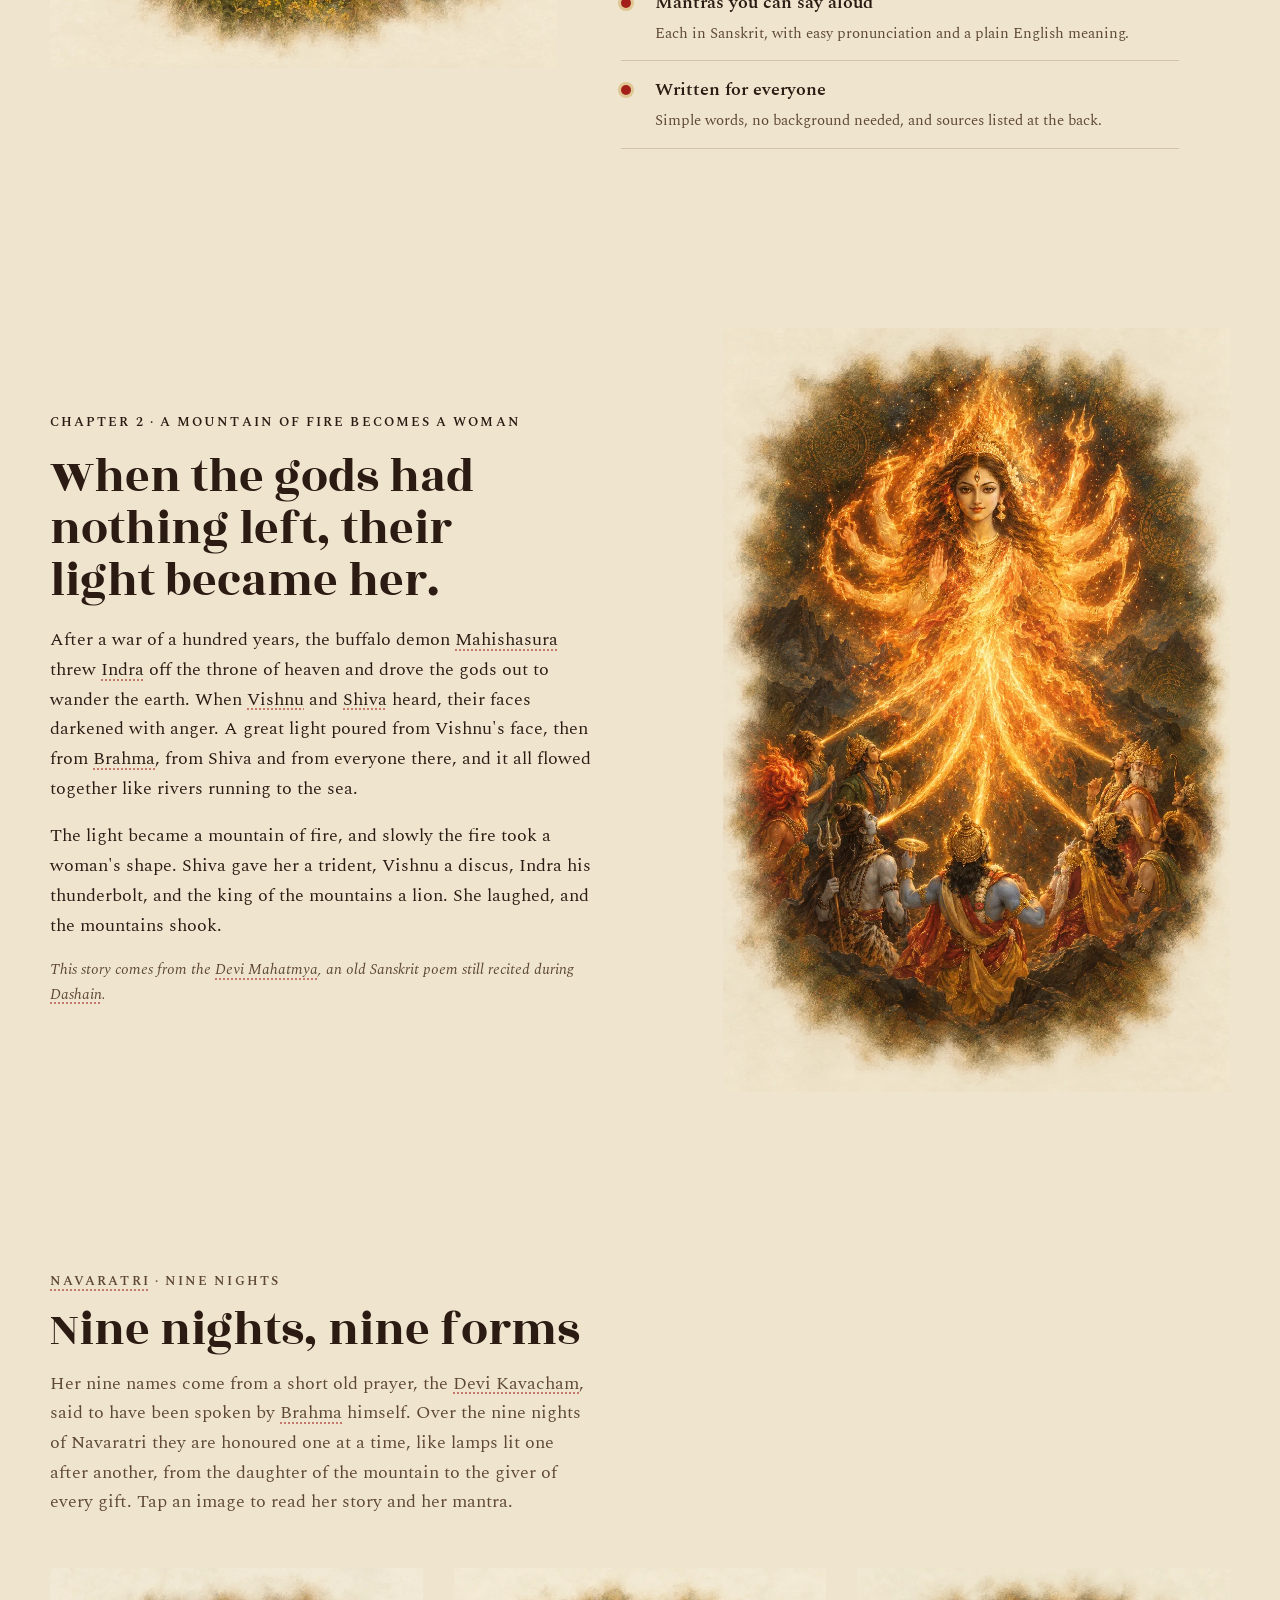
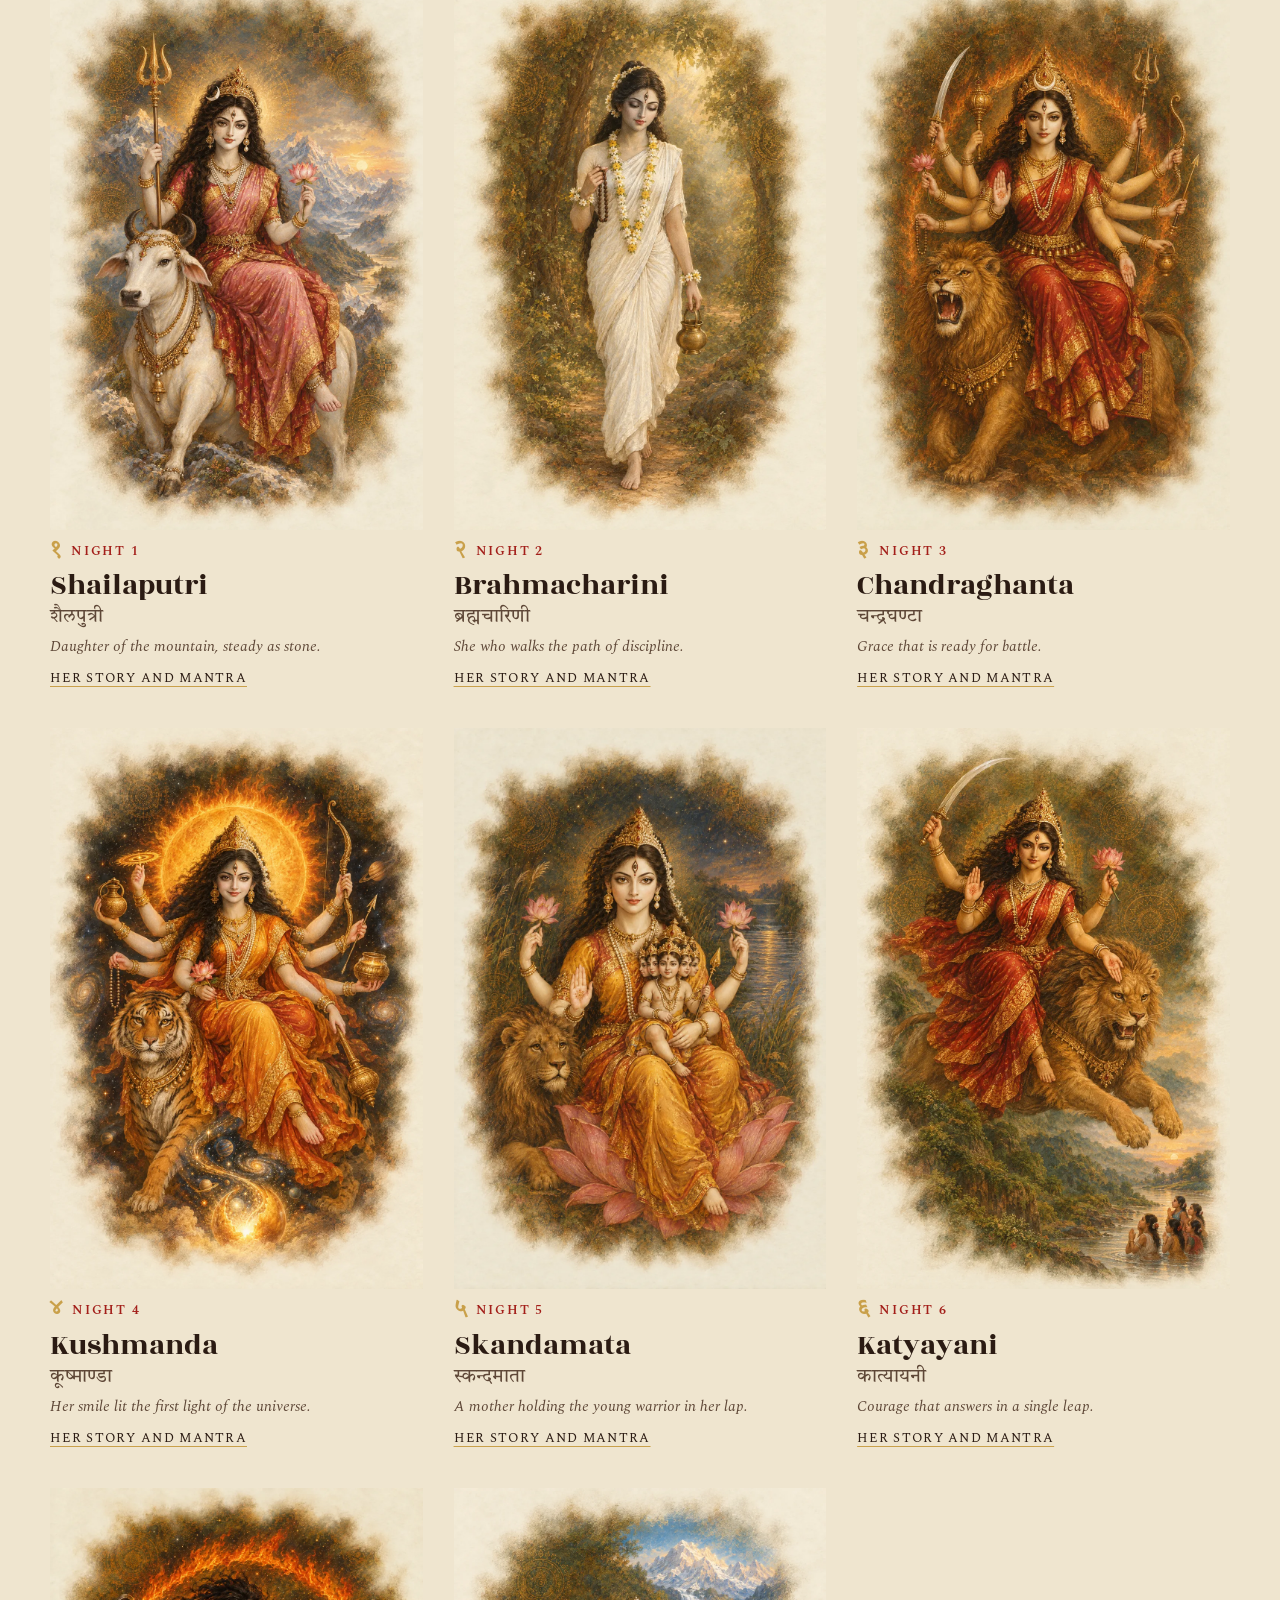
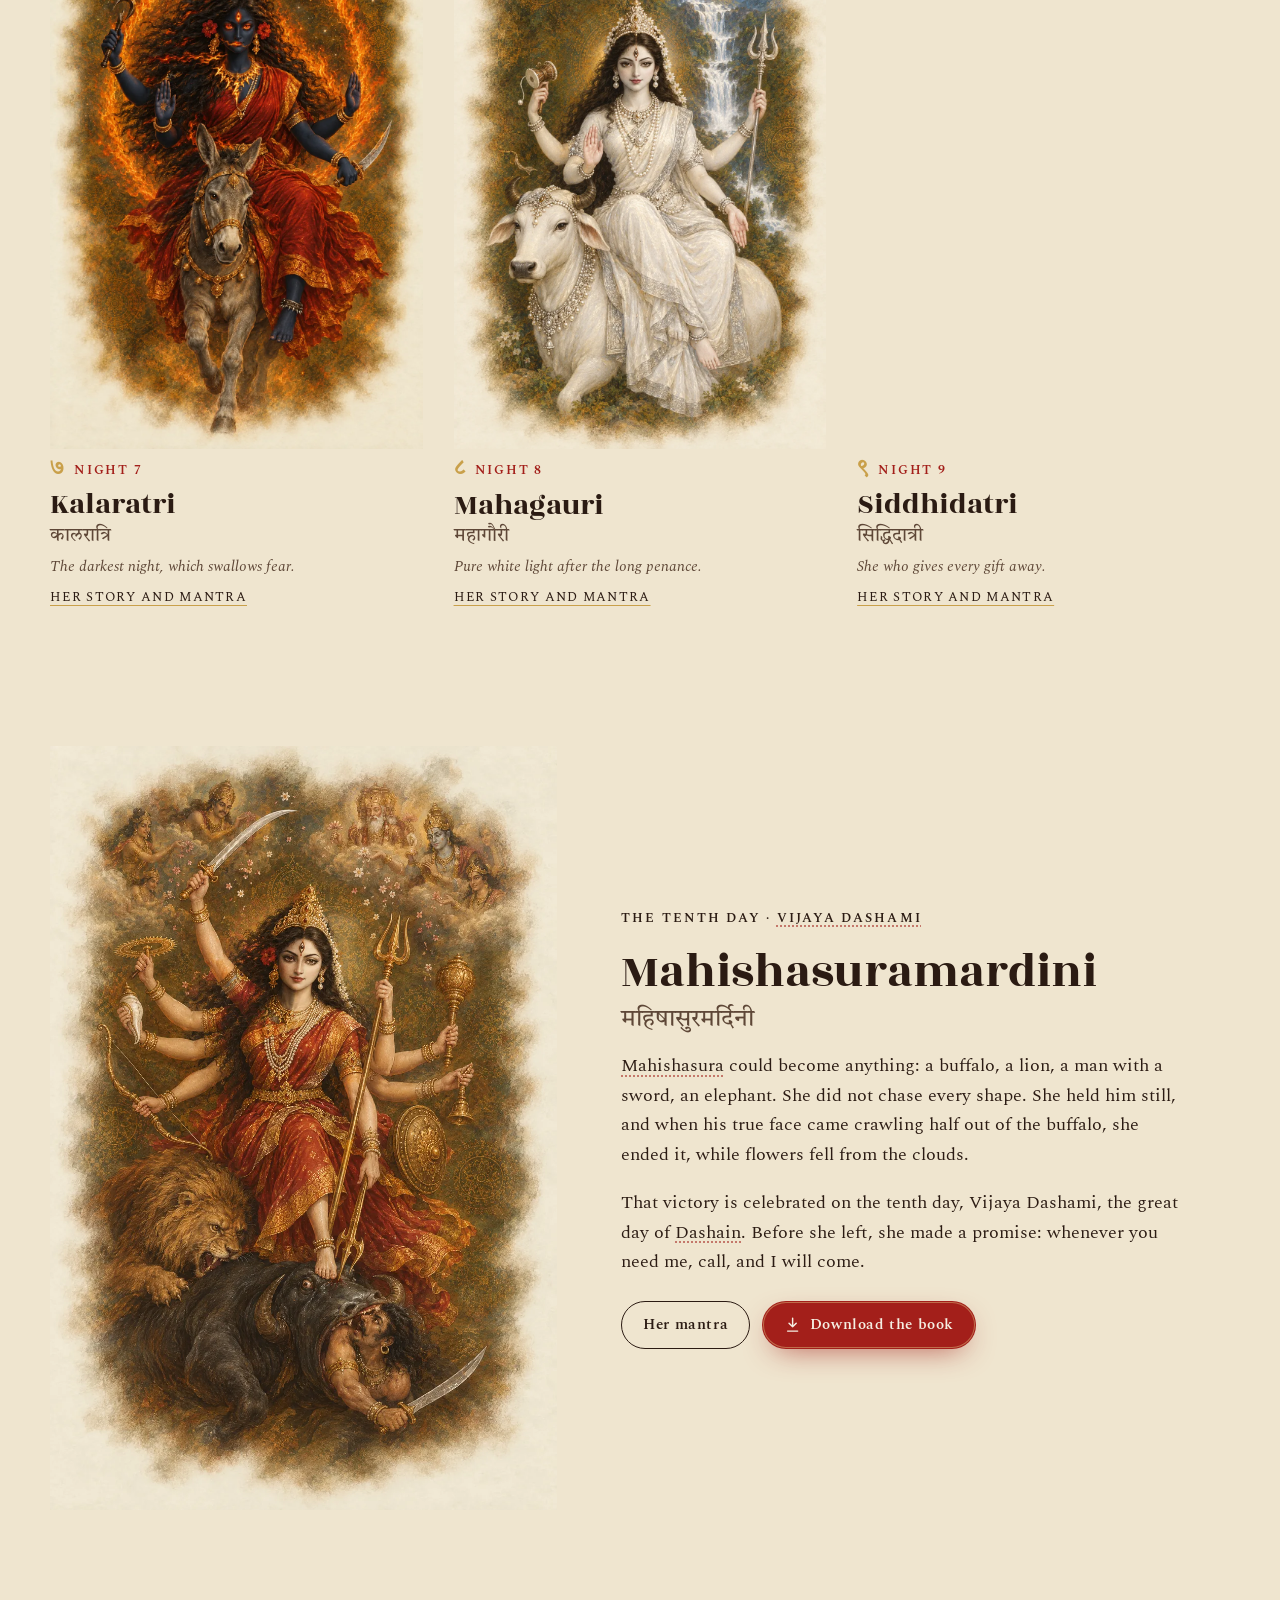
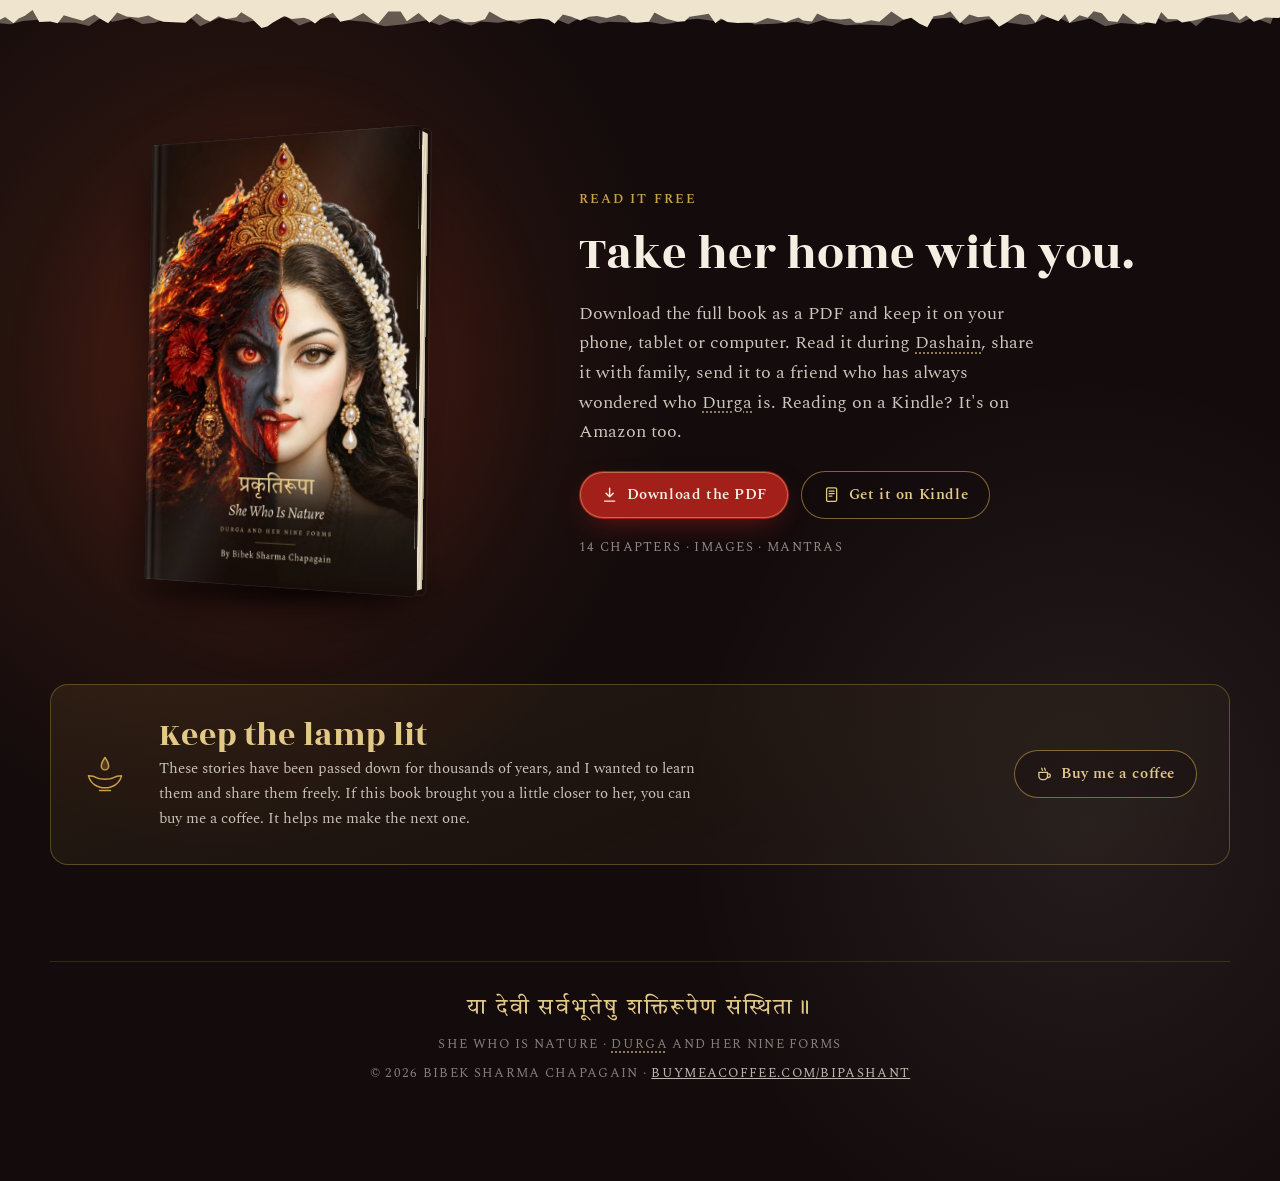
==== commit 134a1e31: "trinity image added" ====
--- a/index.html
+++ b/index.html
@@ -77,6 +77,20 @@
       </div>
     </section>
 
+    <section class="prelude" aria-labelledby="prelude-title">
+      <div class="wrap">
+        <p class="eyebrow">Before the nine forms</p>
+        <h2 id="prelude-title">A World Full of Gods</h2>
+        <p>Hindu tradition honours countless gods, of rivers and mountains, of sun and rain and strength. The idea underneath is simple: a god is anything that made you what you are. Water to drink. Soil to grow food. The sun that wakes you, the fire that warms you. So people learned to bow to them, the way you'd thank anyone who kept you alive.</p>
+        <ul class="trinity" aria-label="The three great movements">
+          <li><svg class="god-art" style="--h:683" xmlns="http://www.w3.org/2000/svg" viewBox="0 0 481 683" aria-hidden="true"><g transform="translate(0.000000,683.000000) scale(0.100000,-0.100000)" fill="currentColor" stroke="none"><path d="M2392 6758 c-30 -38 -218 -329 -233 -363 -10 -22 -19 -57 -19 -77 0 -35 -3 -38 -57 -63 -107 -49 -143 -101 -143 -208 l0 -64 -42 -12 c-95 -29 -198 -170 -198 -273 0 -22 -5 -40 -12 -42 -173 -52 -190 -59 -245 -100 -93 -71 -153 -185 -153 -291 0 -28 -6 -33 -60 -58 -121 -56 -234 -193 -260 -315 -10 -45 -16 -54 -55 -77 -157 -92 -219 -386 -123 -584 l31 -64 -27 -101 c-14 -56 -39 -150 -56 -211 -34 -126 -37 -178 -14 -250 l16 -51 -30 -59 c-44 -88 -142 -312 -163 -374 -36 -104 -14 -178 62 -209 32 -14 39 -21 34 -37 -25 -93 -13 -160 41 -223 l35 -42 -53 -97 c-98 -180 -103 -194 -103 -318 0 -128 16 -173 103 -288 l51 -67 -82 -41 c-212 -106 -386 -230 -478 -341 -60 -72 -103 -158 -94 -187 14 -44 35 -32 153 88 135 136 264 227 457 321 168 81 165 80 165 32 0 -159 120 -426 281 -627 142 -176 201 -156 85 30 -171 271 -256 515 -243 691 9 117 26 138 207 257 65 42 141 102 174 136 32 34 59 61 60 59 2 -2 8 -33 14 -69 7 -37 22 -98 35 -137 23 -69 23 -72 5 -100 -34 -54 -52 -150 -51 -283 2 -342 120 -669 368 -1019 145 -206 476 -506 505 -459 12 18 -4 44 -79 127 -378 421 -576 766 -652 1135 -21 104 -30 315 -15 375 l8 33 20 -28 c12 -16 40 -48 63 -73 28 -29 49 -65 60 -100 39 -124 148 -271 240 -326 34 -20 44 -32 50 -61 18 -95 111 -229 202 -289 51 -35 63 -49 101 -126 50 -100 108 -168 142 -168 34 0 84 60 136 165 39 78 54 98 93 123 91 60 174 171 208 278 10 34 24 56 42 67 94 55 203 197 241 314 16 46 36 83 64 113 23 25 53 61 67 80 l26 35 7 -80 c30 -357 -162 -843 -490 -1242 -95 -115 -252 -299 -305 -357 -77 -86 -97 -126 -63 -126 21 0 61 28 169 122 321 276 586 643 715 988 99 268 123 602 54 757 -20 46 -23 63 -15 80 19 42 51 181 51 222 0 50 8 51 40 5 29 -43 126 -122 230 -188 146 -93 170 -128 170 -247 0 -184 -76 -399 -247 -697 -88 -152 -78 -183 25 -87 160 148 342 523 342 705 0 16 4 31 8 34 14 9 311 -145 417 -216 55 -37 140 -103 189 -148 50 -45 98 -86 109 -91 25 -14 47 -4 47 22 0 104 -251 324 -527 463 -50 25 -94 50 -97 55 -4 5 15 38 42 73 136 181 137 354 3 593 -57 101 -60 114 -30 141 51 46 76 162 50 229 -7 17 -2 22 33 35 81 31 104 102 65 207 -27 72 -142 339 -170 395 -20 39 -20 43 -5 98 23 82 22 93 -40 338 l-57 223 26 52 c86 170 49 435 -79 563 -19 18 -45 36 -58 40 -20 5 -29 19 -46 77 -42 138 -130 245 -251 304 l-66 33 -6 59 c-14 161 -138 289 -327 337 -72 19 -80 29 -80 99 0 76 -101 199 -191 231 l-48 18 6 43 c13 97 -45 192 -141 228 -38 15 -46 22 -46 44 -1 56 -107 242 -255 449 -18 24 -47 29 -63 10z m83 -256 c143 -220 145 -212 -55 -212 l-160 0 0 23 c0 21 148 267 160 266 3 0 28 -35 55 -77z m217 -353 c52 -17 82 -52 82 -94 0 -19 -4 -38 -9 -42 -6 -5 -164 -7 -352 -5 l-343 3 -6 26 c-14 55 42 110 127 123 75 12 455 4 501 -11z m55 -269 c107 -10 163 -27 201 -63 32 -29 62 -90 62 -123 0 -26 -1 -27 -45 -21 -95 13 -697 19 -915 9 -123 -6 -226 -9 -229 -7 -2 3 1 24 8 47 29 97 97 144 225 158 103 11 574 11 693 0z m154 -331 c307 -21 441 -76 495 -205 31 -75 62 -69 -397 -65 l-411 3 -77 79 c-42 43 -82 79 -90 79 -7 0 -50 -36 -95 -79 l-81 -79 -413 -4 c-464 -3 -429 -10 -388 78 47 102 140 152 331 180 213 31 774 38 1126 13z m-407 -340 c127 -154 183 -304 171 -461 l-6 -86 53 -6 c29 -3 82 -8 116 -11 218 -21 433 -135 535 -285 30 -43 45 -60 58 -60 3 0 41 45 84 101 119 155 286 309 334 309 50 0 113 -130 119 -245 5 -90 -8 -152 -29 -146 -8 2 -54 3 -104 3 -106 0 -208 -29 -318 -93 -82 -47 -76 -46 -113 -8 -86 91 -285 194 -449 232 -115 26 -365 29 -462 5 -55 -13 -68 -13 -130 1 -105 23 -343 20 -461 -7 -157 -36 -319 -118 -446 -225 l-45 -38 -65 39 c-128 77 -314 117 -418 89 -93 -25 -38 340 60 392 44 23 219 -131 349 -306 42 -57 82 -103 89 -103 7 0 26 17 41 37 93 123 201 207 323 252 87 32 220 61 281 61 31 0 70 3 87 6 l31 6 -6 92 c-7 111 9 180 66 294 35 70 164 242 181 242 3 0 37 -37 74 -81z m-800 -58 l29 -6 -40 -28 c-66 -45 -153 -159 -212 -274 -18 -35 -52 -155 -75 -264 -6 -25 -10 -22 -110 77 -58 56 -126 115 -151 129 -52 31 -54 41 -24 119 39 100 131 182 247 221 75 24 273 40 336 26z m441 -46 c-39 -66 -75 -190 -78 -274 -2 -57 -4 -61 -25 -61 -107 0 -344 -77 -442 -143 -69 -47 -73 -37 -35 80 88 269 305 448 547 452 l67 1 -34 -55z m708 40 c170 -44 322 -176 399 -345 31 -67 65 -187 56 -195 -3 -3 -31 10 -63 30 -106 63 -259 114 -396 130 l-56 7 -6 87 c-5 84 -62 260 -88 277 -43 26 63 33 154 9z m579 -9 c166 -39 277 -136 316 -277 l10 -36 -61 -44 c-34 -24 -102 -86 -153 -137 l-93 -94 -6 39 c-36 217 -125 390 -266 516 l-60 53 123 -2 c68 -1 153 -9 190 -18z m-1072 -801 c59 -15 69 -15 149 1 307 64 607 -19 839 -230 88 -80 96 -81 198 -15 99 65 185 98 279 106 l73 6 12 -59 c6 -33 31 -134 56 -225 37 -139 54 -239 41 -239 -2 0 -23 10 -48 22 -61 31 -194 32 -259 2 -58 -27 -140 -100 -140 -125 0 -25 7 -24 113 12 113 39 179 37 251 -5 44 -26 52 -37 103 -144 100 -213 164 -372 161 -400 l-3 -27 -99 -3 c-98 -3 -100 -2 -122 25 -31 39 -56 18 -53 -43 3 -41 1 -43 -61 -91 -76 -56 -129 -147 -133 -223 -3 -69 20 -63 81 19 79 105 228 201 271 174 54 -34 29 -135 -42 -170 -97 -47 -147 -119 -147 -210 0 -54 19 -112 44 -132 19 -16 23 -7 35 66 10 65 30 111 55 132 13 11 16 11 16 -2 0 -8 28 -71 63 -138 l62 -122 0 -91 c0 -108 -24 -167 -103 -255 l-48 -55 -31 56 c-36 63 -109 133 -186 176 -92 52 -212 149 -254 204 -82 108 -91 127 -113 256 l-22 123 41 36 c123 105 129 222 30 611 -56 218 -52 261 31 399 56 93 52 107 -30 113 -117 10 -164 53 -244 222 -55 118 -90 158 -116 132 -11 -11 0 -116 20 -212 22 -99 128 -224 203 -239 15 -3 27 -7 27 -8 0 -1 -12 -29 -27 -61 -29 -65 -32 -104 -18 -314 9 -155 -2 -205 -85 -376 -80 -166 -94 -216 -95 -344 0 -85 4 -112 20 -145 35 -70 40 -61 70 130 20 125 28 134 49 48 77 -320 52 -581 -76 -779 -26 -40 -33 -45 -36 -29 -11 50 -45 125 -57 125 -9 0 -15 -19 -19 -57 -25 -245 -61 -350 -153 -453 l-47 -52 -16 58 c-40 147 -71 139 -84 -21 -12 -150 -51 -259 -127 -356 l-43 -54 -8 44 c-14 81 -36 69 -73 -41 -32 -96 -88 -222 -102 -231 -12 -8 -95 166 -118 248 -22 77 -34 93 -52 69 -7 -10 -13 -30 -13 -46 0 -38 -11 -35 -53 12 -69 75 -109 180 -127 329 -17 138 -20 151 -35 151 -20 0 -33 -29 -48 -102 l-13 -62 -36 37 c-94 94 -141 210 -161 404 -7 71 -17 118 -24 120 -15 5 -41 -44 -49 -96 -6 -39 -8 -41 -25 -25 -31 28 -99 170 -120 251 -38 144 -27 399 23 563 19 60 21 63 30 40 15 -38 38 -167 38 -210 0 -42 21 -69 37 -48 33 43 44 233 18 331 -8 31 -42 114 -76 184 -96 203 -108 269 -85 513 8 96 4 119 -39 231 -5 12 2 18 25 23 51 10 152 118 179 191 27 72 49 241 34 256 -29 29 -77 -31 -119 -145 -50 -135 -119 -196 -234 -206 -84 -7 -88 -24 -30 -120 83 -137 83 -153 15 -435 -25 -99 -50 -212 -56 -251 -21 -129 16 -245 100 -316 l37 -31 -21 -121 c-37 -213 -134 -332 -389 -481 -75 -43 -159 -130 -178 -182 -16 -43 -18 -42 -72 18 -128 142 -140 292 -36 472 27 48 52 98 56 112 16 63 71 -15 82 -117 8 -71 23 -82 51 -38 67 111 17 247 -116 319 -64 35 -89 82 -71 137 17 52 36 53 123 10 70 -35 110 -71 193 -175 47 -59 66 -55 60 12 -8 92 -86 210 -169 252 -24 13 -27 19 -22 49 10 65 -30 99 -61 51 -17 -25 -19 -26 -119 -23 -86 3 -102 6 -105 20 -9 46 209 513 254 545 75 52 150 55 275 12 118 -41 137 -30 73 41 -101 111 -252 126 -416 42 -16 -8 -6 49 38 223 41 162 51 204 70 284 5 23 7 24 85 18 88 -6 158 -34 285 -113 93 -57 102 -56 182 19 163 152 305 219 522 247 91 12 255 4 330 -15z m-830 -1410 c0 -7 -7 -29 -16 -50 l-15 -37 -24 22 c-41 39 -60 201 -29 251 6 11 84 -162 84 -186z m1895 99 c8 -77 -11 -140 -52 -176 -19 -17 -20 -16 -32 32 -12 48 -11 52 26 144 42 104 49 104 58 0z"/><path d="M2358 5078 c-107 -117 -140 -295 -77 -417 41 -77 113 -137 154 -127 40 10 92 63 122 124 61 125 26 309 -81 425 -45 48 -69 47 -118 -5z m98 -144 c47 -97 40 -208 -16 -259 -19 -17 -21 -17 -40 0 -32 29 -54 99 -47 155 6 48 53 160 68 160 4 0 20 -25 35 -56z"/><path d="M2307 4227 c-19 -14 -37 -180 -37 -331 0 -118 24 -185 81 -229 71 -54 125 -37 184 57 29 48 30 54 30 165 -1 267 -25 384 -72 338 -15 -15 -18 -43 -24 -216 -5 -163 -9 -205 -23 -225 -21 -32 -29 -32 -54 -1 -17 21 -20 46 -24 217 -3 106 -9 201 -13 210 -9 23 -30 29 -48 15z"/><path d="M1856 3690 c-84 -22 -206 -105 -206 -141 0 -20 32 -20 92 1 195 68 418 18 480 -108 22 -45 23 -57 22 -262 0 -118 -4 -236 -7 -261 l-8 -45 -58 -12 c-143 -30 -236 -104 -328 -261 -31 -53 -81 -122 -111 -153 -61 -65 -64 -88 -8 -88 79 0 153 60 218 178 99 179 267 264 392 198 62 -33 103 -33 168 0 127 64 308 -27 394 -198 58 -115 133 -178 212 -178 52 0 48 22 -15 98 -32 38 -76 102 -98 143 -76 139 -174 222 -308 258 -50 13 -63 20 -65 39 -6 37 -38 47 -57 18 -20 -30 -116 -86 -148 -86 -12 0 -33 7 -45 16 l-23 16 3 271 c3 299 0 322 -55 403 -66 99 -175 154 -317 160 -47 2 -102 -1 -124 -6z"/><path d="M2763 3685 c-144 -40 -263 -156 -263 -256 0 -62 27 -58 101 18 107 109 154 128 309 128 105 -1 134 -4 180 -23 150 -60 114 40 -40 112 -78 36 -201 45 -287 21z"/><path d="M902 3437 c-12 -14 -5 -29 21 -43 10 -6 25 -26 35 -45 27 -54 84 -54 148 2 26 22 58 46 71 52 27 12 30 32 7 41 -32 12 -271 7 -282 -7z"/><path d="M3641 3436 c-10 -12 -7 -18 16 -33 15 -9 49 -35 74 -56 69 -57 136 -49 153 17 3 12 17 28 31 34 17 8 25 19 23 30 -5 24 -278 31 -297 8z"/><path d="M1722 3428 c-19 -19 -15 -26 26 -47 21 -11 44 -27 52 -36 63 -75 217 -88 320 -27 25 15 54 29 65 32 30 9 30 36 0 56 -23 15 -34 16 -89 6 -92 -17 -166 -15 -238 8 -72 23 -119 25 -136 8z"/><path d="M2970 3419 c-75 -22 -132 -24 -229 -7 -61 10 -72 10 -95 -5 -30 -20 -34 -45 -8 -53 9 -3 48 -22 87 -42 115 -59 210 -47 321 40 23 18 49 38 59 44 12 6 16 16 12 27 -9 23 -63 21 -147 -4z"/><path d="M2275 2614 c-28 -7 -53 -13 -58 -14 -22 -1 -103 -91 -124 -138 -27 -61 -63 -186 -63 -219 0 -71 85 12 160 156 59 113 74 121 233 121 154 0 162 -4 222 -121 53 -103 137 -201 157 -181 15 15 -20 161 -60 246 -59 125 -118 157 -296 161 -76 1 -140 -3 -171 -11z"/><path d="M2293 2424 c-11 -30 62 -64 137 -64 51 1 122 35 118 57 -5 27 -245 33 -255 7z"/></g></svg><strong><span class="term" tabindex="0">Brahma<span class="tip" role="tooltip">The creator god, one of the three great gods of the Hindu tradition.</span></span></strong><span>creates</span></li>
+          <li><svg class="god-art" style="--h:584" xmlns="http://www.w3.org/2000/svg" viewBox="0 0 478 584" aria-hidden="true"><g transform="translate(0.000000,584.000000) scale(0.100000,-0.100000)" fill="currentColor" stroke="none"><path d="M2869 5763 c-8 -10 -32 -45 -53 -78 -21 -33 -75 -97 -121 -141 -82 -82 -125 -148 -125 -195 0 -20 -13 -30 -80 -62 -104 -51 -184 -128 -234 -227 -20 -40 -36 -81 -36 -90 0 -11 -32 -41 -77 -74 -445 -322 -604 -837 -437 -1418 l36 -128 -29 -29 c-43 -43 -58 -100 -59 -233 0 -86 -4 -122 -16 -140 -55 -84 -63 -110 -62 -213 1 -118 21 -188 90 -308 l44 -77 -50 -63 c-91 -117 -125 -261 -85 -367 9 -25 19 -52 21 -60 4 -11 -20 -32 -77 -70 -105 -69 -142 -106 -179 -180 -52 -104 -63 -223 -24 -275 20 -27 33 -10 74 97 50 132 82 170 224 265 l89 60 48 -18 c93 -36 207 -23 293 31 l48 31 -7 -58 c-10 -81 -30 -118 -83 -153 -25 -16 -49 -30 -53 -30 -4 0 -41 -16 -82 -35 -41 -19 -128 -55 -194 -80 -294 -113 -426 -197 -524 -329 -67 -90 -28 -87 158 14 134 72 363 176 363 165 0 -3 -10 -40 -22 -82 -32 -111 -31 -323 0 -436 66 -233 194 -443 321 -528 102 -67 101 -27 0 134 -149 236 -207 397 -216 597 -12 260 74 411 264 465 l22 6 -24 -53 c-127 -279 -32 -641 230 -868 85 -74 224 -154 310 -180 37 -11 44 -19 74 -81 129 -269 435 -271 567 -3 21 41 43 74 51 74 8 0 48 15 89 34 232 108 427 326 485 542 41 152 29 337 -30 449 -14 28 -27 53 -29 57 -5 11 96 -30 136 -56 129 -82 180 -274 137 -517 -25 -144 -79 -279 -186 -464 -87 -152 -90 -206 -8 -149 125 86 265 338 309 556 31 148 23 353 -16 451 -14 36 255 -111 455 -248 137 -95 172 -82 87 32 -107 141 -303 270 -627 411 -353 154 -379 175 -379 301 l0 54 23 -21 c71 -66 236 -84 330 -35 28 14 31 13 113 -42 115 -78 154 -125 194 -235 38 -105 49 -118 76 -89 15 17 19 37 19 103 0 135 -58 230 -196 321 -76 50 -74 47 -55 101 48 136 22 261 -81 389 l-48 59 56 113 c60 121 81 198 80 298 0 65 -30 164 -56 185 -11 9 -14 38 -12 128 2 138 -11 194 -59 250 l-33 39 34 123 c163 580 14 1108 -395 1405 -59 43 -67 53 -86 111 -40 117 -142 229 -267 290 -70 35 -75 40 -81 74 -7 46 -73 137 -148 205 -30 28 -77 84 -103 125 -62 97 -77 107 -106 73z m66 -214 c17 -22 53 -62 80 -87 46 -43 85 -89 85 -102 0 -3 -90 -6 -200 -5 -146 0 -200 3 -200 12 0 11 190 222 200 222 3 1 19 -18 35 -40z m188 -325 c122 -24 223 -82 279 -158 36 -50 32 -52 -44 -27 -272 89 -675 89 -927 0 -79 -27 -81 -23 -15 49 85 95 192 139 369 151 130 9 244 4 338 -15z m77 -268 c388 -92 671 -363 766 -735 13 -51 24 -110 24 -130 l0 -36 -42 68 c-104 171 -272 324 -453 412 -95 47 -242 95 -287 95 -8 0 -79 65 -158 145 -93 93 -151 145 -165 145 -13 0 -73 -52 -165 -143 -124 -123 -151 -145 -185 -151 -266 -48 -551 -245 -716 -496 -56 -85 -61 -76 -30 56 83 342 369 646 704 749 204 62 498 71 707 21z m-198 -293 c201 -204 265 -360 223 -542 -9 -35 -13 -66 -10 -70 3 -3 52 -13 108 -22 353 -60 657 -373 610 -629 l-8 -44 -40 36 c-22 20 -65 78 -95 129 -107 181 -250 291 -435 335 -103 24 -294 15 -395 -19 l-75 -25 -75 26 c-162 55 -387 40 -545 -38 -116 -57 -184 -123 -281 -271 -73 -112 -135 -181 -150 -166 -3 2 -7 36 -10 73 -5 62 -3 76 24 136 117 258 337 420 626 462 92 13 87 4 67 120 -18 107 5 213 70 322 33 57 254 293 274 294 6 0 58 -48 117 -107z m-527 -190 c-43 -102 -48 -124 -53 -224 l-4 -107 -41 -6 c-217 -35 -470 -216 -568 -406 -22 -43 -23 -44 -30 -20 -38 133 149 444 363 605 150 113 355 210 333 158z m884 -3 c169 -65 343 -202 481 -379 84 -109 153 -276 142 -342 l-8 -44 -16 30 c-93 175 -322 346 -526 391 l-80 18 -4 101 c-3 74 -11 119 -30 173 -14 39 -23 72 -19 72 3 0 30 -9 60 -20z m-554 -755 l80 -27 85 27 c206 67 437 35 567 -79 60 -52 80 -102 92 -231 14 -143 21 -163 83 -270 l53 -90 3 -119 c14 -457 -155 -910 -430 -1154 -251 -223 -458 -266 -703 -147 -364 177 -591 580 -645 1145 -19 189 -12 244 40 330 65 108 89 176 101 291 17 170 69 248 204 310 128 58 324 64 470 14z m1105 -482 c63 -22 80 -51 80 -142 0 -80 -6 -91 -44 -91 -30 0 -34 4 -45 43 -7 23 -31 66 -53 95 -43 58 -82 137 -93 190 l-7 32 55 -54 c37 -37 70 -60 107 -73z m-1915 50 c-8 -28 -31 -73 -50 -100 -62 -85 -75 -107 -86 -145 -9 -34 -13 -38 -43 -38 -36 0 -46 20 -46 94 0 77 17 104 83 135 34 15 82 46 107 69 25 22 46 39 47 38 2 -2 -4 -25 -12 -53z m-153 -422 c22 -18 26 -32 37 -133 12 -117 48 -291 75 -367 23 -64 22 -73 -11 -59 -95 40 -220 236 -243 381 -23 147 55 246 142 178z m2170 8 c43 -23 58 -107 37 -211 -25 -126 -158 -332 -229 -356 -37 -13 -37 -25 5 143 20 77 43 200 53 273 15 124 18 135 42 148 31 16 65 18 92 3z m-2152 -635 c0 -2 -16 -24 -35 -49 -73 -96 -52 -212 41 -231 34 -6 87 29 96 64 8 29 -18 81 -47 94 -30 13 -32 29 -6 52 56 51 167 -79 145 -171 -35 -148 -190 -203 -302 -107 -94 80 -85 249 19 345 40 36 42 37 65 22 13 -8 24 -17 24 -19z m2139 -21 c105 -119 89 -303 -31 -362 -146 -70 -310 67 -254 212 20 53 76 107 111 107 26 0 58 -41 37 -48 -6 -2 -22 -12 -36 -23 -54 -43 -19 -149 49 -149 102 0 138 125 66 227 -36 50 -37 58 -13 72 26 15 27 15 71 -36z m-1604 -569 c230 -189 426 -256 608 -209 131 34 307 147 450 288 90 89 83 98 91 -113 6 -192 49 -330 102 -330 19 0 19 -1 -20 -79 -41 -81 -157 -202 -245 -255 -305 -186 -626 -190 -935 -13 -147 85 -347 323 -297 354 52 33 81 171 81 393 l1 125 57 -60 c32 -33 80 -78 107 -101z m-253 -590 c151 -207 402 -346 675 -376 331 -36 660 116 868 402 l47 65 -7 -74 c-24 -261 -229 -509 -503 -608 -85 -31 -88 -34 -127 -118 -100 -217 -280 -211 -368 13 -25 63 -40 78 -101 98 -255 84 -456 283 -524 519 -18 61 -35 165 -27 165 2 0 32 -39 67 -86z"/><path d="M2815 4565 c-196 -201 -215 -436 -46 -586 71 -63 115 -78 162 -54 202 103 247 358 98 557 -56 75 -122 138 -145 138 -9 0 -40 -25 -69 -55z m151 -201 c58 -117 31 -264 -58 -314 -26 -14 -29 -13 -58 15 -99 94 -98 232 2 372 l33 45 28 -34 c15 -18 39 -56 53 -84z"/><path d="M2761 3607 c-16 -20 -33 -319 -21 -374 27 -118 123 -199 187 -158 94 62 106 100 101 326 -4 189 -10 219 -44 219 -34 0 -41 -27 -48 -201 -7 -181 -17 -224 -51 -224 -37 0 -49 48 -53 225 -2 91 -8 173 -13 183 -11 20 -42 22 -58 4z"/><path d="M2267 3150 c-66 -21 -128 -60 -152 -96 -34 -52 -16 -55 100 -18 204 66 439 -22 516 -193 15 -31 22 -85 30 -225 12 -188 23 -228 51 -200 10 10 13 67 13 220 0 257 -9 289 -115 393 -126 125 -289 169 -443 119z"/><path d="M3275 3156 c-153 -38 -313 -193 -291 -281 10 -39 31 -30 96 38 130 138 319 184 490 118 102 -39 122 -13 46 57 -77 71 -216 99 -341 68z"/><path d="M2165 2876 c-25 -18 -5 -46 31 -46 15 0 42 -16 68 -40 85 -79 181 -92 281 -40 31 17 68 30 80 30 32 0 37 12 18 39 -26 38 -66 49 -167 43 -67 -3 -107 0 -148 12 -69 20 -138 21 -163 2z"/><path d="M3445 2873 c-31 -11 -65 -13 -144 -9 -116 6 -160 -6 -179 -48 -13 -28 -7 -36 25 -36 13 0 47 -13 76 -30 92 -52 193 -40 273 33 22 19 54 38 72 42 38 8 50 28 32 50 -16 20 -102 19 -155 -2z"/><path d="M2707 2333 c-4 -3 -7 -16 -7 -28 0 -64 179 -116 258 -76 23 12 47 21 55 21 20 0 49 36 45 56 -7 35 -32 38 -93 10 -71 -32 -89 -32 -157 -1 -53 25 -89 31 -101 18z"/><path d="M2715 2134 c-22 -8 -50 -12 -62 -9 -30 7 -53 -4 -53 -27 0 -29 56 -47 147 -48 372 -4 418 2 411 54 -2 17 -10 21 -38 21 -19 0 -60 6 -91 14 -49 12 -63 12 -100 -1 -37 -12 -49 -13 -74 -2 -39 17 -90 16 -140 -2z"/><path d="M2740 1959 c0 -20 37 -55 73 -68 68 -26 181 1 207 48 15 30 3 33 -146 34 -116 2 -134 0 -134 -14z"/><path d="M634 2838 c-47 -43 -61 -45 -166 -22 -23 5 -31 0 -62 -44 -38 -52 -60 -62 -135 -62 -56 0 -84 -24 -76 -67 8 -42 -3 -57 -66 -88 -59 -30 -62 -39 -34 -95 24 -50 23 -60 -13 -107 -32 -43 -24 -59 42 -88 57 -25 71 -46 61 -88 -9 -35 15 -53 81 -62 57 -7 62 -10 120 -78 11 -13 23 -17 37 -13 55 17 83 16 104 -1 l23 -18 -50 -65 c-165 -214 -206 -272 -236 -335 -153 -320 -109 -901 87 -1145 62 -77 76 -40 35 98 -111 370 -116 797 -11 1007 24 48 63 104 193 276 166 222 167 222 160 132 -7 -98 -59 -196 -123 -232 -67 -38 -155 -123 -155 -150 0 -32 33 -26 137 25 139 68 194 69 229 2 21 -40 18 -45 -31 -52 -96 -15 -256 -114 -242 -150 9 -23 27 -20 148 19 129 42 172 44 193 13 30 -48 25 -59 -34 -75 -54 -14 -192 -82 -219 -108 -7 -7 -11 -21 -8 -29 9 -23 58 -20 152 9 93 29 137 31 156 9 21 -25 12 -102 -18 -164 l-28 -55 -9 53 c-10 60 -19 63 -66 23 l-35 -29 -6 -123 c-8 -159 -37 -250 -116 -367 l-57 -84 17 -64 c20 -76 56 -141 109 -197 35 -37 40 -39 54 -25 14 14 13 24 -9 109 -42 156 -42 163 -9 212 60 87 122 245 122 311 0 11 20 38 44 61 83 80 126 183 126 303 0 35 -5 73 -12 85 -7 12 -15 57 -18 99 -5 59 -12 85 -32 115 -14 21 -31 62 -38 90 -15 67 -58 127 -110 153 -47 24 -46 17 -15 105 13 39 25 84 25 102 0 45 81 85 144 71 55 -12 76 -4 107 41 24 35 31 38 84 44 70 7 78 14 79 69 1 41 3 44 50 68 70 36 76 50 43 99 l-27 40 22 42 21 41 -42 39 c-38 34 -42 42 -36 69 8 38 -6 57 -48 65 -60 12 -65 16 -86 67 l-21 51 -68 -7 -67 -7 -40 46 -41 47 -54 -21 c-70 -27 -75 -27 -119 7 -59 46 -67 46 -117 0z m286 -152 c375 -104 404 -412 50 -532 -117 -39 -144 -41 -180 -10 -42 35 -88 35 -130 0 -36 -31 -72 -30 -184 7 -367 121 -318 447 83 541 90 21 273 18 361 -6z"/><path d="M628 2590 c-185 -31 -274 -125 -223 -234 63 -132 416 -168 587 -60 48 30 83 99 73 144 -24 111 -236 184 -437 150z m262 -117 c44 -22 56 -33 58 -55 12 -104 -357 -125 -431 -26 l-21 28 24 25 c20 21 65 41 135 59 52 13 180 -4 235 -31z"/><path d="M674 2461 c-64 -16 -74 -50 -22 -77 70 -36 216 5 179 50 -25 30 -95 41 -157 27z"/></g></svg><strong><span class="term" tabindex="0">Vishnu<span class="tip" role="tooltip">The god who keeps the world going, one of the three great gods.</span></span></strong><span>sustains</span></li>
+          <li><svg class="god-art" style="--h:577" xmlns="http://www.w3.org/2000/svg" viewBox="0 0 478 577" aria-hidden="true"><g transform="translate(0.000000,577.000000) scale(0.100000,-0.100000)" fill="currentColor" stroke="none"><path d="M1963 5696 c-61 -20 -111 -54 -143 -98 -18 -24 -51 -50 -89 -69 -125 -62 -187 -168 -185 -315 l1 -80 -34 -24 c-68 -47 -109 -156 -94 -253 l8 -47 -59 -32 c-181 -96 -290 -352 -219 -514 12 -27 18 -50 13 -52 -65 -21 -223 -142 -282 -215 -80 -99 -150 -273 -150 -373 0 -27 -12 -47 -59 -98 -99 -110 -138 -213 -151 -402 -9 -134 -10 -139 -75 -215 -90 -105 -134 -236 -135 -397 -1 -60 -27 -118 -96 -207 -76 -100 -92 -165 -39 -165 52 0 212 158 240 238 9 26 21 97 25 158 11 138 34 202 106 294 81 102 95 142 104 284 12 174 39 249 125 346 57 65 70 90 84 173 23 133 85 258 162 328 l29 25 50 -47 c117 -110 279 -172 520 -199 144 -16 225 -11 225 14 0 25 -62 49 -250 96 -179 45 -300 92 -384 149 -67 46 -71 54 -38 75 54 35 108 41 193 18 136 -36 232 -46 419 -46 266 1 461 45 633 142 40 23 73 38 75 34 2 -4 12 -35 22 -69 18 -61 18 -62 -4 -97 -36 -57 -155 -160 -260 -225 -111 -68 -132 -88 -110 -102 27 -17 147 14 242 62 59 30 197 132 197 147 0 4 6 15 14 24 12 16 18 13 67 -33 30 -28 92 -69 137 -92 97 -48 151 -111 178 -207 41 -147 54 -175 111 -240 72 -83 114 -171 121 -256 l5 -64 -44 20 c-53 24 -88 25 -96 4 -4 -11 26 -48 99 -122 163 -166 187 -224 172 -422 -21 -290 -10 -337 110 -470 98 -110 119 -159 115 -279 -9 -258 -7 -280 32 -361 20 -41 53 -95 74 -120 79 -94 109 -163 121 -282 11 -117 45 -128 81 -25 42 123 16 238 -87 377 -89 120 -93 137 -86 329 10 242 -10 299 -159 461 -85 94 -93 126 -71 305 25 211 2 316 -101 454 -31 42 -33 48 -33 130 0 149 -40 265 -124 366 -66 78 -75 94 -102 185 -14 47 -34 100 -45 118 -24 41 -24 42 4 42 70 0 230 62 315 124 80 56 201 240 186 280 -8 21 -8 21 -116 -15 -126 -42 -211 -39 -321 13 -224 107 -266 387 -107 726 42 88 42 109 4 118 -94 24 -290 -84 -390 -214 l-36 -47 7 41 c8 50 -9 118 -36 145 -30 30 -55 11 -64 -48 -24 -164 -198 -256 -480 -255 -342 1 -562 152 -479 328 26 55 50 62 88 26 101 -99 225 -137 436 -137 263 0 448 82 510 227 32 75 26 220 -13 293 -117 222 -415 373 -614 311z m279 -149 c203 -98 308 -301 219 -424 -124 -171 -574 -187 -735 -27 -87 87 -78 222 21 303 l37 30 12 -36 c39 -112 197 -184 329 -151 83 21 72 67 -17 68 -72 0 -187 69 -204 122 -16 52 24 121 86 147 53 23 169 8 252 -32z m628 -727 c-82 -160 -80 -431 4 -574 82 -140 255 -234 416 -224 67 3 66 -6 -5 -48 -206 -120 -470 -68 -594 117 -150 224 -85 561 142 741 59 46 66 44 37 -12z m-1326 -160 c225 -170 689 -180 929 -20 33 22 61 40 63 40 9 0 2 -39 -16 -94 -11 -32 -25 -96 -32 -143 l-12 -85 -71 -41 c-151 -89 -313 -127 -570 -134 -437 -12 -615 68 -575 260 23 113 141 245 228 257 2 0 27 -18 56 -40z"/><path d="M4106 4473 c-9 -27 -38 -147 -65 -268 -27 -121 -75 -326 -105 -456 -69 -292 -69 -303 -11 -413 49 -94 53 -114 28 -156 -57 -98 -224 -66 -285 54 -48 94 -29 194 82 426 128 271 136 437 25 568 -52 62 -121 62 -97 0 83 -205 75 -282 -53 -538 -98 -196 -119 -267 -112 -377 8 -140 69 -236 187 -299 75 -40 232 -24 308 32 l22 16 0 -86 c0 -76 -2 -86 -18 -86 -26 0 -90 -46 -97 -71 -9 -26 21 -60 73 -83 l38 -17 -4 -512 c-2 -282 1 -717 7 -967 l11 -454 25 -25 c27 -28 86 -34 108 -13 9 10 13 225 15 990 l2 977 57 30 c75 40 85 56 53 91 -14 15 -44 35 -67 46 l-43 19 0 79 c0 91 -2 88 48 56 194 -127 460 27 479 277 8 99 -7 157 -78 311 -139 299 -152 409 -67 579 30 61 30 77 -3 77 -95 0 -169 -133 -169 -305 0 -112 11 -152 102 -363 98 -229 104 -329 25 -419 -67 -76 -176 -85 -244 -21 -34 32 -29 77 17 165 50 96 52 140 11 349 -28 148 -38 199 -106 592 -19 112 -40 212 -46 223 -17 32 -37 21 -53 -28z m69 -719 l48 -281 -43 -93 c-24 -51 -48 -114 -55 -139 l-11 -46 -13 49 c-6 26 -30 83 -51 127 -22 43 -40 93 -40 111 -1 30 111 561 116 555 1 -1 23 -129 49 -283z"/><path d="M1507 3654 c-106 -26 -200 -90 -265 -183 -84 -119 -176 -176 -311 -193 -123 -16 -133 -29 -52 -70 69 -35 132 -36 224 -4 37 13 67 20 67 15 0 -26 -47 -128 -89 -191 -78 -119 -145 -170 -248 -189 -169 -31 -258 -135 -257 -299 1 -121 38 -144 64 -39 22 85 40 117 94 167 52 48 66 53 42 17 -23 -35 -46 -130 -46 -190 1 -110 64 -298 127 -375 l21 -24 -26 -38 c-30 -45 -22 -45 -74 -8 -149 105 -389 97 -540 -18 -109 -83 -164 -194 -175 -352 -10 -154 25 -255 170 -501 114 -191 211 -368 206 -373 -2 -2 -32 -21 -66 -44 -104 -70 -293 -259 -293 -294 0 -16 32 -7 73 20 69 47 281 171 331 193 l47 20 72 -66 c84 -77 190 -134 298 -160 63 -15 84 -27 139 -73 363 -308 1020 -372 1580 -155 381 148 606 419 560 673 -29 158 -130 266 -309 330 -97 35 -101 39 -101 118 l0 43 44 -30 c46 -32 117 -53 169 -49 88 5 264 -91 343 -189 90 -111 114 -287 59 -448 -90 -269 -336 -471 -684 -564 -154 -41 -150 -71 9 -71 339 0 701 276 805 613 18 59 25 71 41 69 32 -5 237 -107 362 -180 116 -69 196 -112 207 -112 25 0 -6 52 -69 114 -123 122 -266 221 -418 291 l-84 39 -18 85 c-38 186 -145 321 -326 411 -25 12 -47 24 -48 26 -2 1 9 22 26 46 111 161 89 419 -52 607 -25 33 -25 34 -7 60 69 98 126 299 119 420 -7 109 -28 149 -144 266 -114 114 -180 225 -214 361 -25 98 -25 107 0 99 72 -23 197 7 169 41 -6 8 -16 14 -22 14 -6 0 -48 18 -93 40 -72 35 -91 50 -138 109 -151 188 -291 224 -635 160 -132 -25 -138 -24 -386 16 -111 18 -202 18 -278 -1z m403 -134 c121 -22 147 -21 300 7 130 25 271 22 344 -6 119 -47 170 -122 205 -303 23 -121 56 -214 107 -306 44 -79 51 -134 35 -298 -49 -500 -178 -831 -418 -1072 -169 -169 -274 -223 -444 -230 -124 -5 -187 9 -288 65 -177 96 -367 298 -470 501 -100 197 -181 563 -181 823 0 133 7 159 65 234 58 77 92 153 125 285 17 68 38 137 47 154 85 166 241 205 573 146z m-930 -940 c6 -58 27 -171 46 -251 42 -180 42 -169 -6 -169 -35 0 -42 5 -68 43 -113 164 -136 353 -54 441 22 23 62 48 69 42 1 0 7 -48 13 -106z m2091 87 c88 -59 82 -243 -14 -416 -42 -77 -56 -91 -89 -91 -34 0 -34 1 -3 132 27 116 55 295 55 357 0 47 5 49 51 18z m-1994 -612 c3 -9 -6 -41 -20 -73 -83 -184 -43 -424 59 -357 32 21 44 54 53 140 l6 70 29 -60 c82 -176 -54 -373 -208 -300 -79 38 -131 187 -107 308 6 29 13 73 16 99 13 104 146 238 172 173z m1937 -16 c128 -112 158 -415 53 -527 -146 -157 -361 66 -260 269 l28 54 6 -72 c10 -108 48 -163 103 -149 79 20 79 247 -1 384 -42 74 4 101 71 41z m-2338 -71 c48 -24 114 -102 114 -134 0 -15 -75 -40 -169 -55 -97 -15 -154 0 -227 61 -63 54 -77 57 -82 17 -3 -25 29 -100 48 -112 6 -4 5 -16 -4 -33 -32 -63 -49 -142 -55 -267 l-6 -130 -32 61 c-143 273 -74 534 160 610 67 22 193 13 253 -18z m29 -285 c-89 -226 -66 -498 60 -708 23 -38 35 -70 35 -94 0 -60 20 -150 46 -209 13 -30 22 -57 20 -59 -3 -3 -33 10 -67 29 -304 161 -484 678 -353 1008 l14 35 88 -3 c48 -2 98 1 112 7 39 15 53 13 45 -6z m875 -324 c332 -263 657 -226 988 114 l82 85 0 -152 c0 -256 26 -396 74 -404 27 -5 36 15 36 81 0 66 19 77 45 27 37 -71 0 -167 -98 -256 -361 -327 -1191 -304 -1428 39 -29 43 -34 58 -36 120 -2 72 -2 72 11 32 19 -60 46 -55 70 15 16 46 20 92 24 283 l4 228 92 -88 c50 -49 111 -104 136 -124z m-695 55 c64 -65 141 -96 197 -79 13 4 -11 -15 -52 -42 -76 -50 -149 -123 -177 -177 l-16 -30 -18 36 c-35 69 -52 174 -46 288 8 145 16 169 35 110 10 -30 36 -65 77 -106z m305 -189 c0 -2 -15 -33 -32 -67 -69 -133 -36 -297 84 -417 169 -169 433 -249 793 -238 497 15 886 236 903 513 l4 63 28 -21 c86 -63 113 -226 56 -338 -63 -123 -157 -216 -296 -295 -310 -176 -796 -230 -1185 -133 -502 125 -778 558 -529 828 56 60 174 132 174 105z"/><path d="M1990 3358 c-100 -175 -102 -345 -4 -473 46 -59 68 -57 112 9 95 143 89 315 -17 470 -41 59 -54 58 -91 -6z m73 -162 c9 -35 17 -74 17 -87 0 -31 -31 -139 -40 -139 -12 0 -40 100 -40 145 0 43 28 145 39 145 4 0 15 -29 24 -64z"/><path d="M1425 2940 c-103 -25 -223 -117 -184 -140 6 -4 44 3 85 16 172 55 343 19 472 -100 76 -69 81 -89 110 -444 9 -106 23 -136 49 -109 38 38 39 413 2 513 -69 183 -334 314 -534 264z"/><path d="M2405 2936 c-126 -41 -217 -113 -265 -210 -59 -119 -23 -197 43 -94 108 170 328 249 525 189 87 -26 94 -26 90 1 -4 29 -74 81 -143 107 -65 24 -185 28 -250 7z"/><path d="M1284 2665 c-22 -17 -24 -15 89 -100 110 -82 237 -88 357 -15 106 64 83 103 -41 74 -92 -22 -187 -14 -274 25 -79 35 -103 37 -131 16z"/><path d="M2625 2649 c-90 -39 -169 -46 -263 -25 -56 13 -76 14 -97 4 -29 -13 -33 -36 -7 -45 9 -3 44 -22 76 -42 82 -49 213 -53 286 -9 84 52 146 114 131 132 -19 23 -46 20 -126 -15z"/><path d="M1842 2088 c-27 -27 7 -88 50 -88 10 0 35 -9 55 -20 21 -11 56 -20 78 -20 22 0 57 9 78 20 20 11 43 20 50 20 18 0 57 42 57 62 0 42 -68 39 -133 -7 -31 -22 -59 -19 -139 15 -80 34 -80 34 -96 18z"/><path d="M1732 1878 c-20 -20 -14 -46 14 -65 56 -36 513 -31 558 6 34 28 16 56 -34 53 -25 -1 -69 3 -98 9 -46 11 -60 10 -100 -4 -44 -16 -51 -16 -96 -1 -42 14 -56 15 -101 4 -50 -12 -80 -11 -115 4 -9 4 -21 1 -28 -6z"/><path d="M1882 1680 c9 -79 215 -91 276 -17 30 35 11 41 -137 42 l-142 0 3 -25z"/><path d="M527 1923 c-14 -14 -6 -43 16 -57 44 -30 95 8 61 45 -17 18 -64 26 -77 12z"/></g></svg><strong><span class="term" tabindex="0">Shiva<span class="tip" role="tooltip">The god of endings that make way for new beginnings, and Parvati&#x27;s husband.</span></span></strong><span>lets end, to make way</span></li>
+        </ul>
+        <p>Someone who longs to sing bows to <span class="term" tabindex="0">Saraswati<span class="tip" role="tooltip">Goddess of music, learning and wisdom.</span></span>. Someone who wants to grow strong and steady prays to <span class="term" tabindex="0">Hanuman<span class="tip" role="tooltip">The monkey god of strength and devotion, a loyal friend to Rama.</span></span>. They aren't asking for a gift from far away. They are waking that same energy in themselves. <em><span class="term" tabindex="0">Durga<span class="tip" role="tooltip">The Mother Goddess. Her name means “hard to reach,” like a fort high on a mountain.</span></span></em> is one of her best-loved faces.</p>
+      </div>
+    </section>
+
     <section class="feature" id="inside" aria-labelledby="inside-title">
       <div class="wrap">
         <div class="feature-art">
--- a/styles.css
+++ b/styles.css
@@ -439,3 +439,22 @@
 }
 .term:hover .tip, .term:focus .tip, .term:focus-within .tip { opacity: 1; visibility: visible; }
 @media (prefers-reduced-motion: reduce) { .term .tip { transition: none; } }
+
+/* ---------- prelude: A World Full of Gods, before chapter one ---------- */
+.prelude { text-align: center; padding-block: clamp(40px, 6vw, 72px); }
+.prelude .wrap { display: grid; justify-items: center; gap: 16px; }
+.prelude p { max-width: 58ch; }
+.prelude .eyebrow { color: var(--sindoor); }
+.prelude h2 { font-size: var(--t-xl); }
+.prelude p { color: var(--ink-soft); }
+.trinity {
+  margin: 14px 0; padding: 0; list-style: none;
+  display: flex; flex-wrap: wrap; justify-content: center; align-items: start; gap: 22px clamp(8px, 4vw, 48px);
+  --god-size: clamp(112px, 33vw, 184px);
+}
+.trinity li { display: grid; grid-template-rows: var(--god-size) auto auto; justify-items: center; gap: 6px; text-align: center; }
+@media (max-width: 520px) { .trinity li { width: min-content; } }  /* labels wrap under the drawing so all three fit in one row */
+/* the Trimurti drawings share one scale (Brahma, the tallest, is 683 units) so their faces match */
+.trinity .god-art { height: calc(var(--h) / 683 * var(--god-size)); width: auto; align-self: end; color: var(--ink); }
+.trinity strong { font-family: var(--font-display); font-size: clamp(1.45rem, 1.1rem + 1.2vw, 1.9rem); line-height: 1.15; color: var(--ink); }
+.trinity li > span { font-size: var(--t-sm); letter-spacing: .02em; color: var(--ink-soft); }
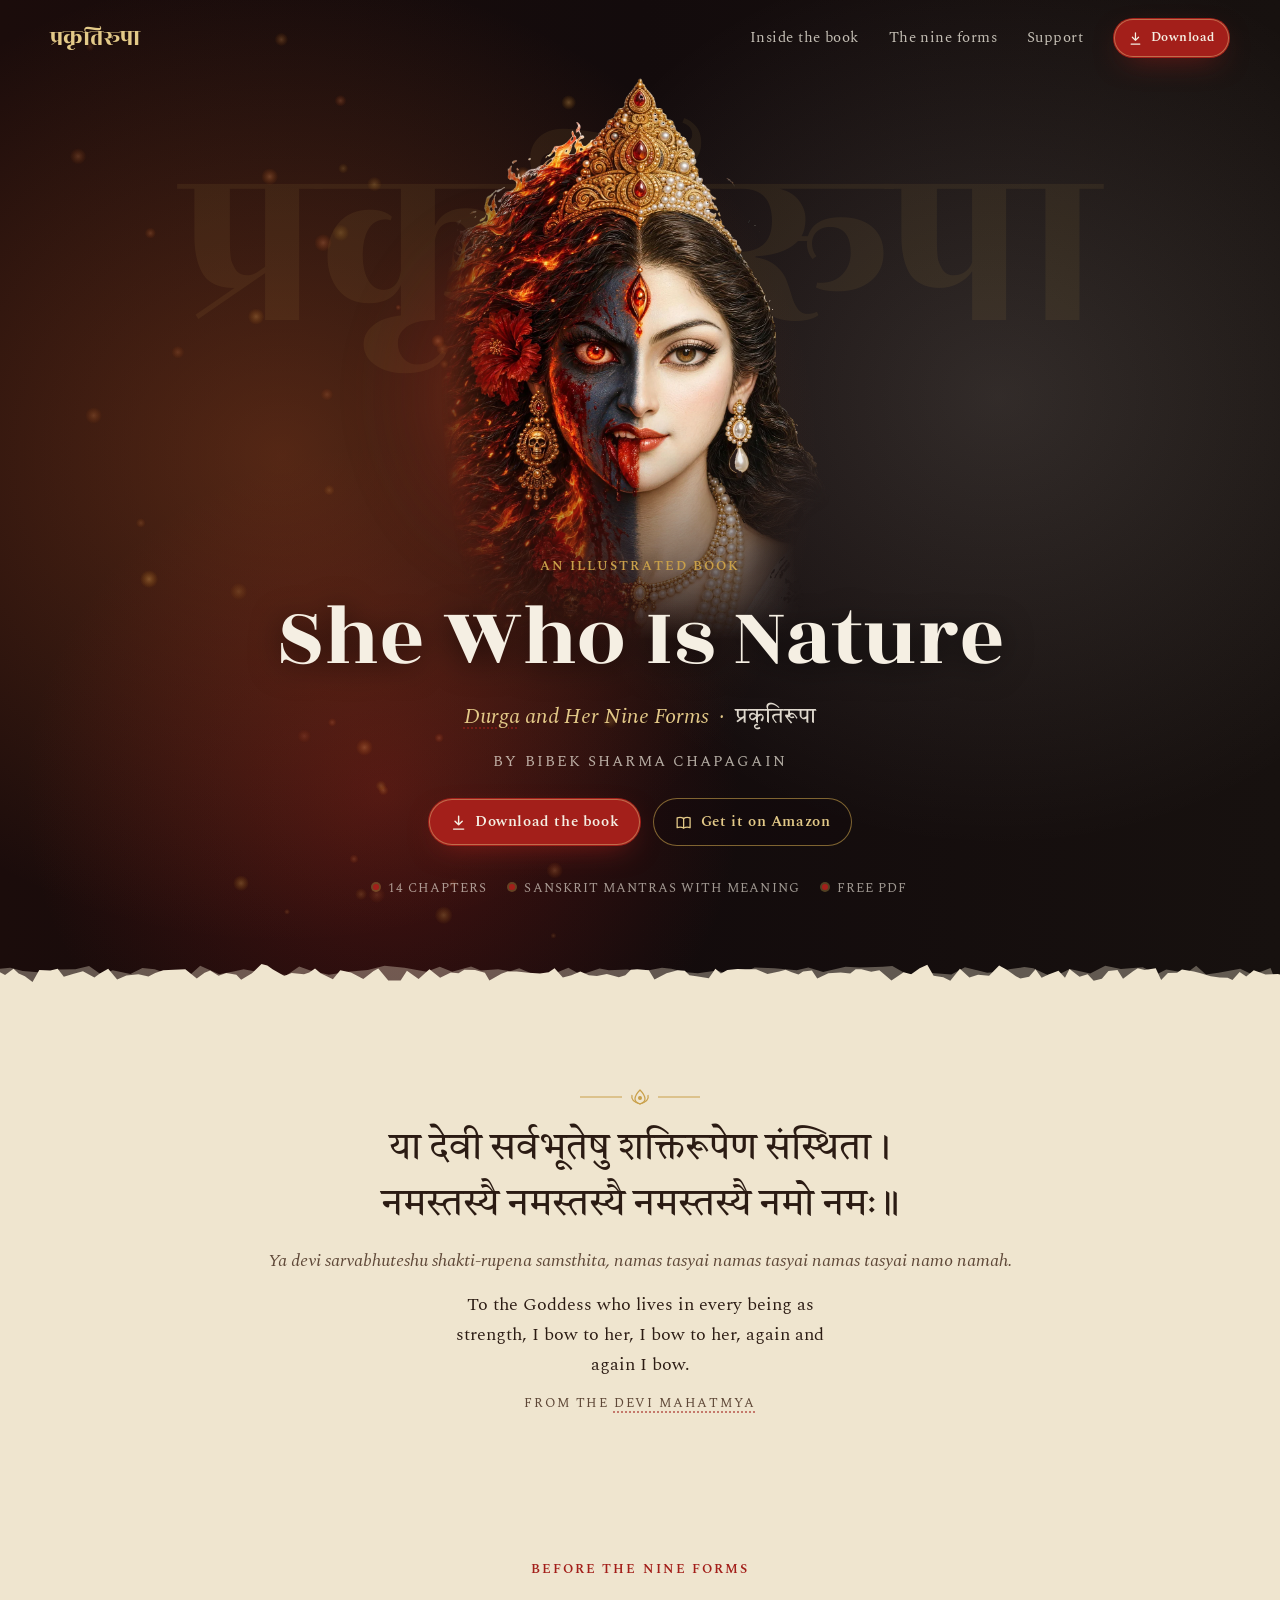
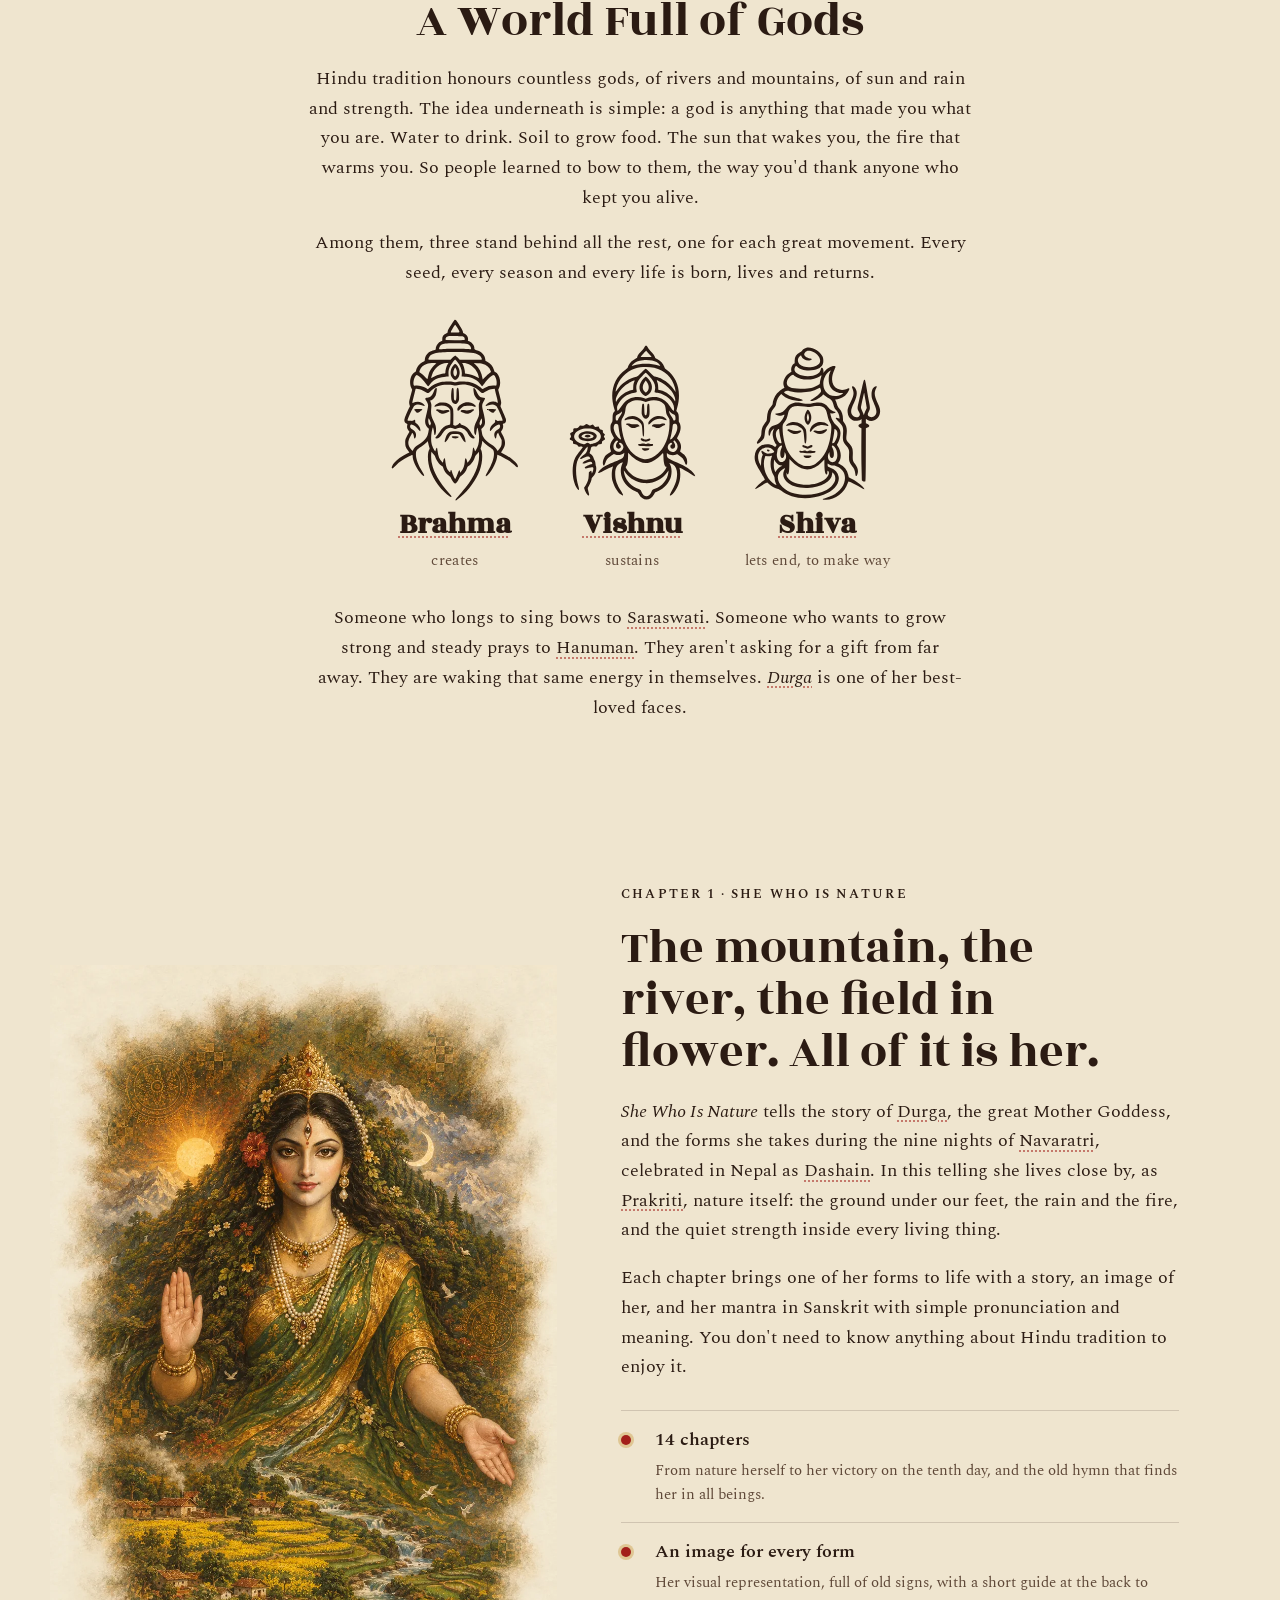
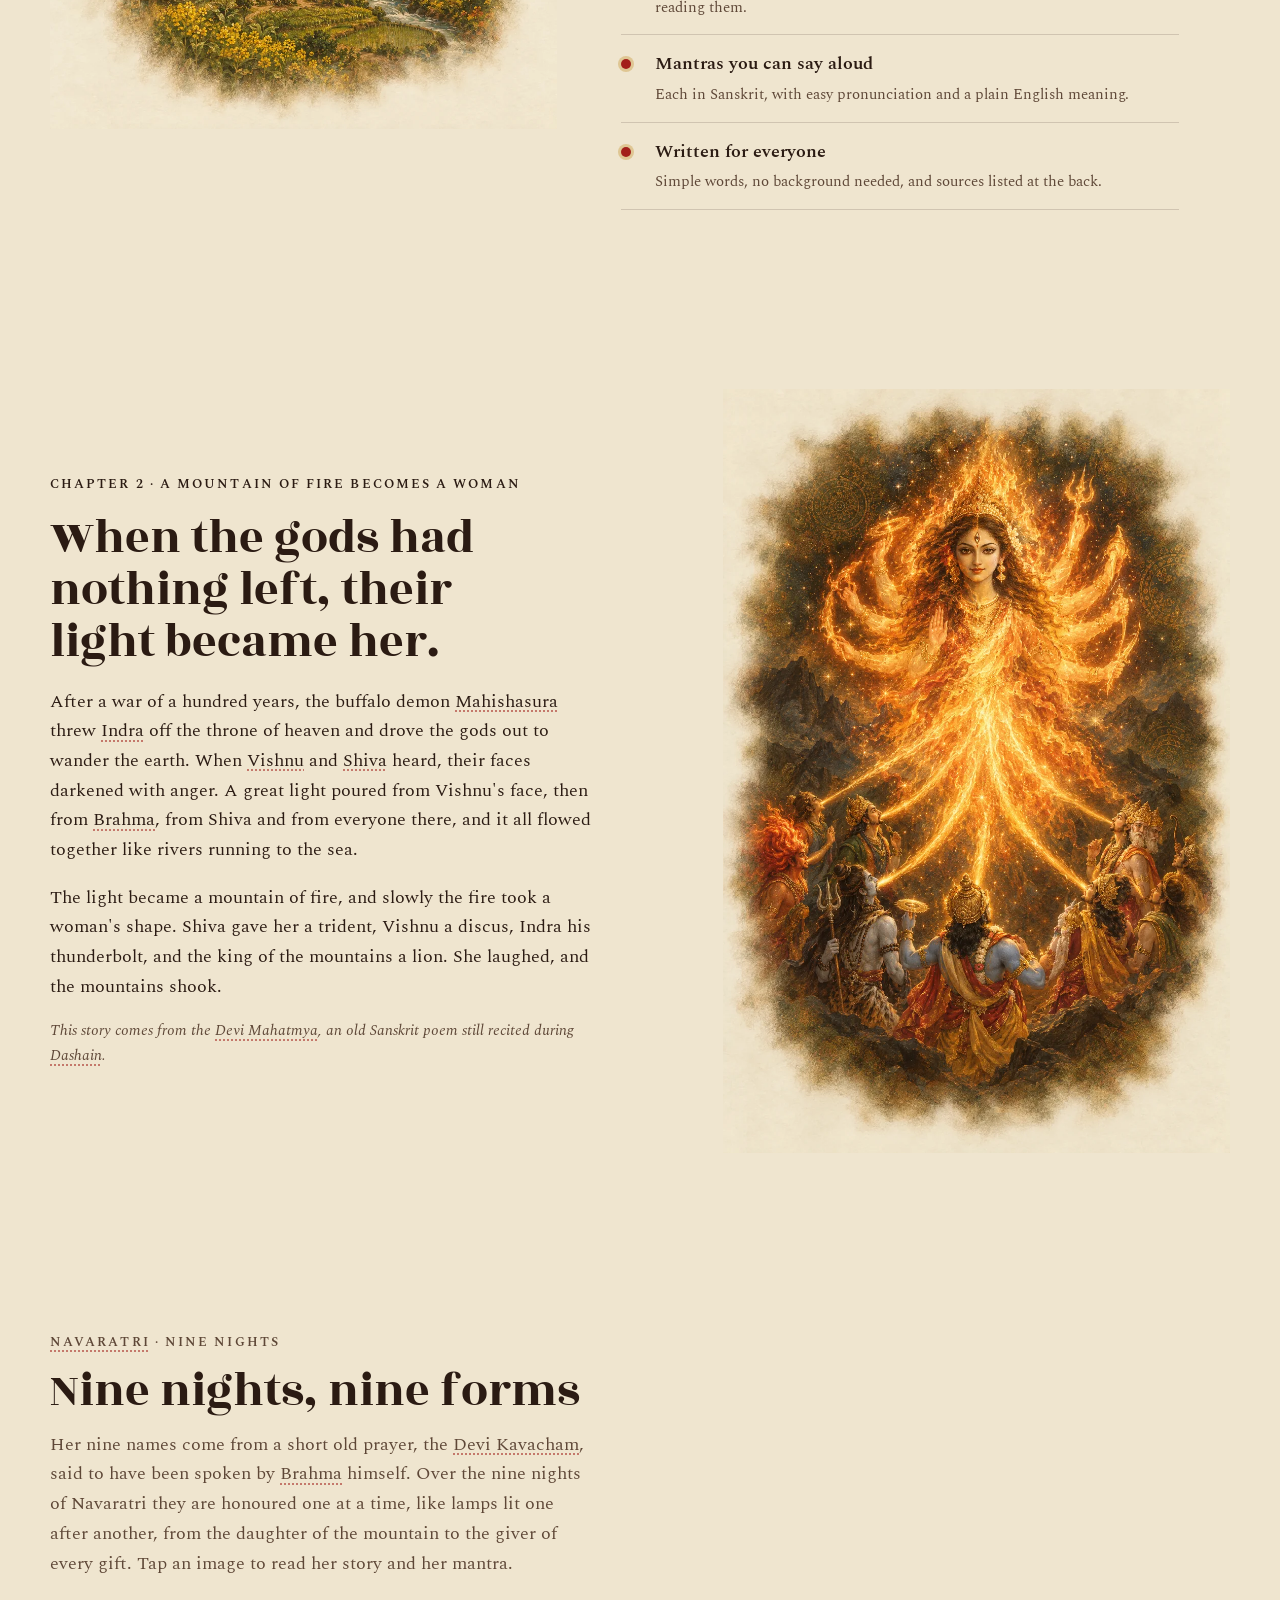
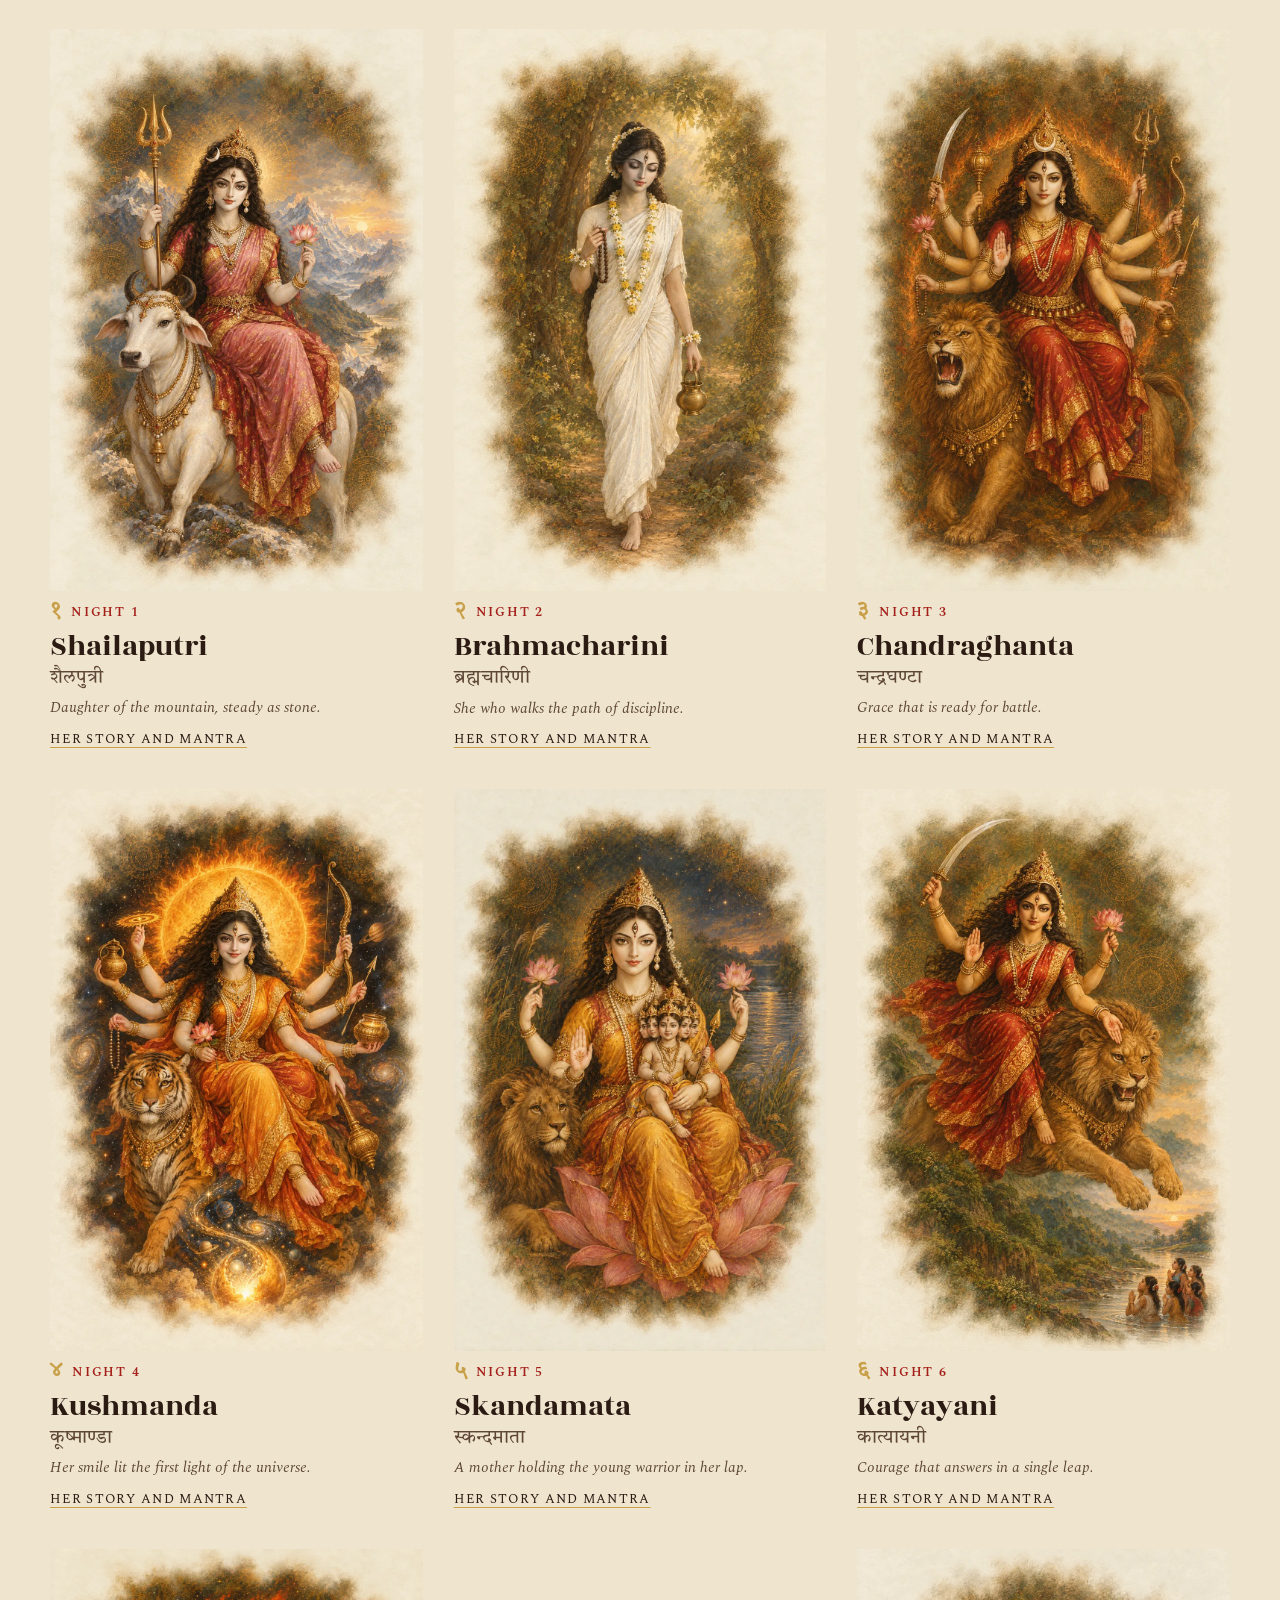
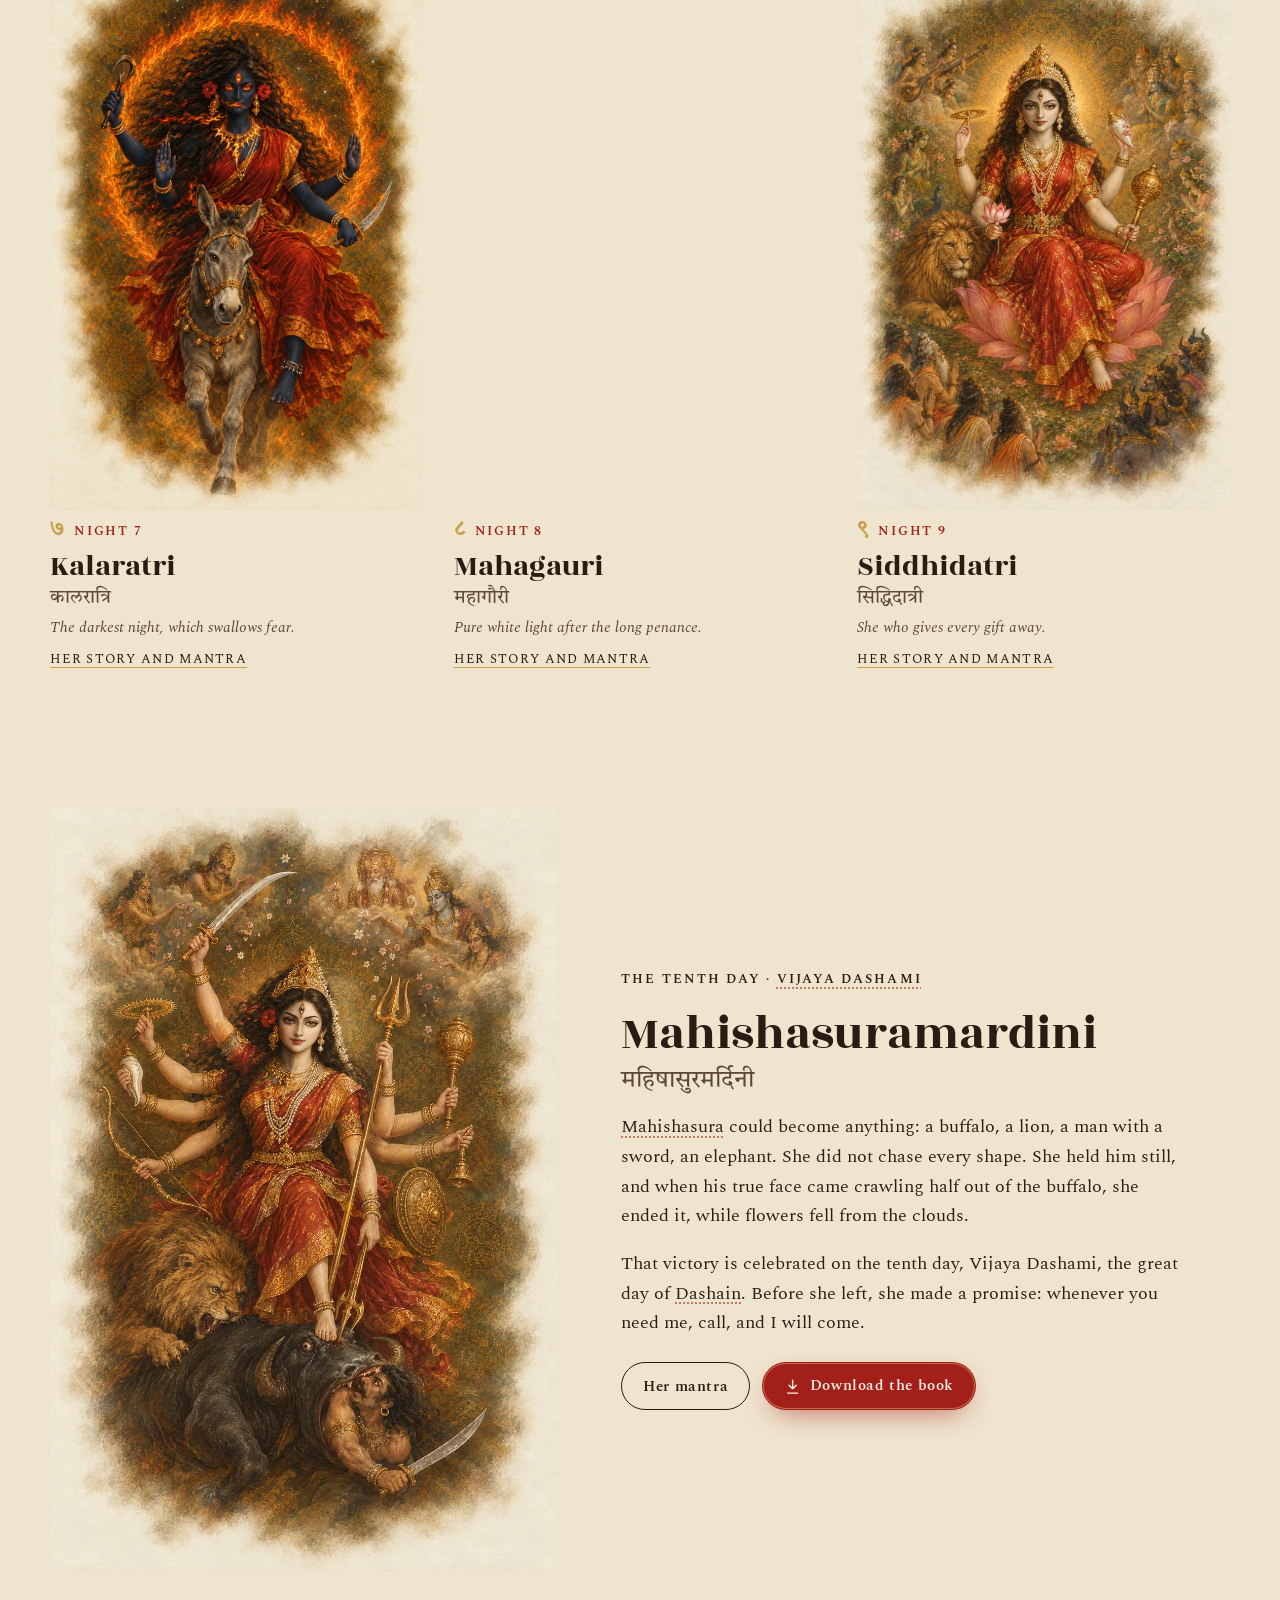
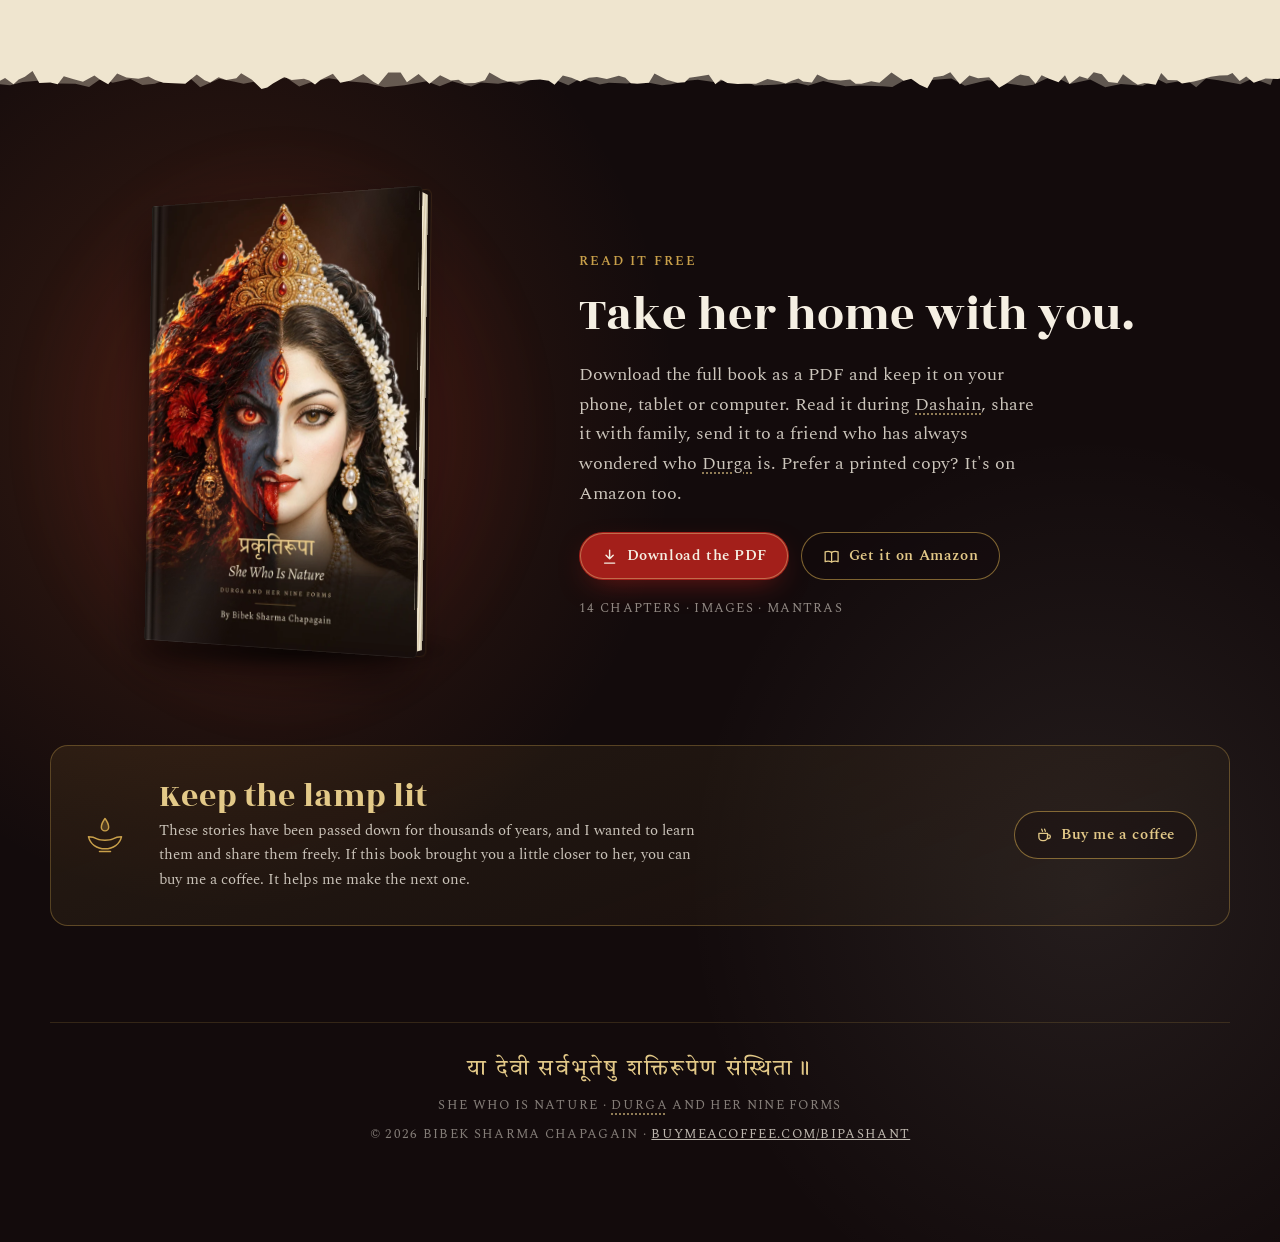
==== commit fbe15aca: "Add Amazon country redirect, World Full of Gods section, Trimurti drawings; remove Kindle mentions C" ====
--- a/index.html
+++ b/index.html
@@ -25,7 +25,7 @@
   <meta property="og:image:alt" content="The cover face of She Who Is Nature: half Kalaratri in fire, half Mahagauri in pearls">
   <meta name="twitter:card" content="summary_large_image">
   <link rel="preload" href="/img/hero-split-face.webp" as="image" type="image/webp">
-  <script type="application/ld+json">{"@context": "https://schema.org", "@type": "Book", "name": "She Who Is Nature", "alternateName": "प्रकृतिरूपा", "description": "An illustrated book by Bibek Sharma Chapagain on Durga, the Mother Goddess as nature, and the forms she takes across the nine nights of Navaratri and Dashain. Images, stories and Sanskrit mantras with meaning.", "author": {"@type": "Person", "name": "Bibek Sharma Chapagain"}, "illustrator": {"@type": "Person", "name": "Bibek Sharma Chapagain"}, "inLanguage": "en", "image": "https://prakritirupa.vercel.app/img/og.jpg", "url": "https://prakritirupa.vercel.app/", "workExample": {"@type": "Book", "name": "She Who Is Nature (Kindle edition)", "bookFormat": "https://schema.org/EBook", "url": "https://www.amazon.com/dp/B0HN3JPRBT"}}</script>
+  <script type="application/ld+json">{"@context": "https://schema.org", "@type": "Book", "name": "She Who Is Nature", "alternateName": "प्रकृतिरूपा", "description": "An illustrated book by Bibek Sharma Chapagain on Durga, the Mother Goddess as nature, and the forms she takes across the nine nights of Navaratri and Dashain. Images, stories and Sanskrit mantras with meaning.", "author": {"@type": "Person", "name": "Bibek Sharma Chapagain"}, "illustrator": {"@type": "Person", "name": "Bibek Sharma Chapagain"}, "inLanguage": "en", "image": "https://prakritirupa.vercel.app/img/og.jpg", "url": "https://prakritirupa.vercel.app/", "workExample": {"@type": "Book", "name": "She Who Is Nature (Paperback)", "bookFormat": "https://schema.org/Paperback", "url": "https://www.amazon.com/dp/B0HN3GS53Z"}}</script>
 </head>
 <body>
   <header class="topbar">
@@ -55,7 +55,7 @@
           <p class="by">By Bibek Sharma Chapagain</p>
           <div class="hero-cta">
             <a class="btn btn-primary" href="/download"><svg viewBox="0 0 24 24" fill="none" stroke="currentColor" stroke-width="2" stroke-linecap="round" stroke-linejoin="round" aria-hidden="true"><path d="M12 3v12m0 0-5-5m5 5 5-5M5 21h14"/></svg>Download the book</a>
-            <a class="btn btn-ghost" href="/kindle"><svg viewBox="0 0 24 24" fill="none" stroke="currentColor" stroke-width="1.8" stroke-linecap="round" stroke-linejoin="round" aria-hidden="true"><rect x="5" y="2.5" width="14" height="19" rx="2"/><path d="M8.5 7h7M8.5 10.5h7M8.5 14h4"/></svg>Get it on Kindle</a>
+            <a class="btn btn-ghost" href="/amazon"><svg viewBox="0 0 24 24" fill="none" stroke="currentColor" stroke-width="1.8" stroke-linecap="round" stroke-linejoin="round" aria-hidden="true"><path d="M3 5.5C5.6 4.4 9 4.4 12 6c3-1.6 6.4-1.6 9-.5V19c-2.6-1.1-6-1.1-9 .5-3-1.6-6.4-1.6-9-.5z"/><path d="M12 6v13.5"/></svg>Get it on Amazon</a>
           </div>
           <ul class="hero-facts">
             <li>14 chapters</li>
@@ -82,6 +82,7 @@
         <p class="eyebrow">Before the nine forms</p>
         <h2 id="prelude-title">A World Full of Gods</h2>
         <p>Hindu tradition honours countless gods, of rivers and mountains, of sun and rain and strength. The idea underneath is simple: a god is anything that made you what you are. Water to drink. Soil to grow food. The sun that wakes you, the fire that warms you. So people learned to bow to them, the way you'd thank anyone who kept you alive.</p>
+        <p>Among them, three stand behind all the rest, one for each great movement. Every seed, every season and every life is born, lives and returns.</p>
         <ul class="trinity" aria-label="The three great movements">
           <li><svg class="god-art" style="--h:683" xmlns="http://www.w3.org/2000/svg" viewBox="0 0 481 683" aria-hidden="true"><g transform="translate(0.000000,683.000000) scale(0.100000,-0.100000)" fill="currentColor" stroke="none"><path d="M2392 6758 c-30 -38 -218 -329 -233 -363 -10 -22 -19 -57 -19 -77 0 -35 -3 -38 -57 -63 -107 -49 -143 -101 -143 -208 l0 -64 -42 -12 c-95 -29 -198 -170 -198 -273 0 -22 -5 -40 -12 -42 -173 -52 -190 -59 -245 -100 -93 -71 -153 -185 -153 -291 0 -28 -6 -33 -60 -58 -121 -56 -234 -193 -260 -315 -10 -45 -16 -54 -55 -77 -157 -92 -219 -386 -123 -584 l31 -64 -27 -101 c-14 -56 -39 -150 -56 -211 -34 -126 -37 -178 -14 -250 l16 -51 -30 -59 c-44 -88 -142 -312 -163 -374 -36 -104 -14 -178 62 -209 32 -14 39 -21 34 -37 -25 -93 -13 -160 41 -223 l35 -42 -53 -97 c-98 -180 -103 -194 -103 -318 0 -128 16 -173 103 -288 l51 -67 -82 -41 c-212 -106 -386 -230 -478 -341 -60 -72 -103 -158 -94 -187 14 -44 35 -32 153 88 135 136 264 227 457 321 168 81 165 80 165 32 0 -159 120 -426 281 -627 142 -176 201 -156 85 30 -171 271 -256 515 -243 691 9 117 26 138 207 257 65 42 141 102 174 136 32 34 59 61 60 59 2 -2 8 -33 14 -69 7 -37 22 -98 35 -137 23 -69 23 -72 5 -100 -34 -54 -52 -150 -51 -283 2 -342 120 -669 368 -1019 145 -206 476 -506 505 -459 12 18 -4 44 -79 127 -378 421 -576 766 -652 1135 -21 104 -30 315 -15 375 l8 33 20 -28 c12 -16 40 -48 63 -73 28 -29 49 -65 60 -100 39 -124 148 -271 240 -326 34 -20 44 -32 50 -61 18 -95 111 -229 202 -289 51 -35 63 -49 101 -126 50 -100 108 -168 142 -168 34 0 84 60 136 165 39 78 54 98 93 123 91 60 174 171 208 278 10 34 24 56 42 67 94 55 203 197 241 314 16 46 36 83 64 113 23 25 53 61 67 80 l26 35 7 -80 c30 -357 -162 -843 -490 -1242 -95 -115 -252 -299 -305 -357 -77 -86 -97 -126 -63 -126 21 0 61 28 169 122 321 276 586 643 715 988 99 268 123 602 54 757 -20 46 -23 63 -15 80 19 42 51 181 51 222 0 50 8 51 40 5 29 -43 126 -122 230 -188 146 -93 170 -128 170 -247 0 -184 -76 -399 -247 -697 -88 -152 -78 -183 25 -87 160 148 342 523 342 705 0 16 4 31 8 34 14 9 311 -145 417 -216 55 -37 140 -103 189 -148 50 -45 98 -86 109 -91 25 -14 47 -4 47 22 0 104 -251 324 -527 463 -50 25 -94 50 -97 55 -4 5 15 38 42 73 136 181 137 354 3 593 -57 101 -60 114 -30 141 51 46 76 162 50 229 -7 17 -2 22 33 35 81 31 104 102 65 207 -27 72 -142 339 -170 395 -20 39 -20 43 -5 98 23 82 22 93 -40 338 l-57 223 26 52 c86 170 49 435 -79 563 -19 18 -45 36 -58 40 -20 5 -29 19 -46 77 -42 138 -130 245 -251 304 l-66 33 -6 59 c-14 161 -138 289 -327 337 -72 19 -80 29 -80 99 0 76 -101 199 -191 231 l-48 18 6 43 c13 97 -45 192 -141 228 -38 15 -46 22 -46 44 -1 56 -107 242 -255 449 -18 24 -47 29 -63 10z m83 -256 c143 -220 145 -212 -55 -212 l-160 0 0 23 c0 21 148 267 160 266 3 0 28 -35 55 -77z m217 -353 c52 -17 82 -52 82 -94 0 -19 -4 -38 -9 -42 -6 -5 -164 -7 -352 -5 l-343 3 -6 26 c-14 55 42 110 127 123 75 12 455 4 501 -11z m55 -269 c107 -10 163 -27 201 -63 32 -29 62 -90 62 -123 0 -26 -1 -27 -45 -21 -95 13 -697 19 -915 9 -123 -6 -226 -9 -229 -7 -2 3 1 24 8 47 29 97 97 144 225 158 103 11 574 11 693 0z m154 -331 c307 -21 441 -76 495 -205 31 -75 62 -69 -397 -65 l-411 3 -77 79 c-42 43 -82 79 -90 79 -7 0 -50 -36 -95 -79 l-81 -79 -413 -4 c-464 -3 -429 -10 -388 78 47 102 140 152 331 180 213 31 774 38 1126 13z m-407 -340 c127 -154 183 -304 171 -461 l-6 -86 53 -6 c29 -3 82 -8 116 -11 218 -21 433 -135 535 -285 30 -43 45 -60 58 -60 3 0 41 45 84 101 119 155 286 309 334 309 50 0 113 -130 119 -245 5 -90 -8 -152 -29 -146 -8 2 -54 3 -104 3 -106 0 -208 -29 -318 -93 -82 -47 -76 -46 -113 -8 -86 91 -285 194 -449 232 -115 26 -365 29 -462 5 -55 -13 -68 -13 -130 1 -105 23 -343 20 -461 -7 -157 -36 -319 -118 -446 -225 l-45 -38 -65 39 c-128 77 -314 117 -418 89 -93 -25 -38 340 60 392 44 23 219 -131 349 -306 42 -57 82 -103 89 -103 7 0 26 17 41 37 93 123 201 207 323 252 87 32 220 61 281 61 31 0 70 3 87 6 l31 6 -6 92 c-7 111 9 180 66 294 35 70 164 242 181 242 3 0 37 -37 74 -81z m-800 -58 l29 -6 -40 -28 c-66 -45 -153 -159 -212 -274 -18 -35 -52 -155 -75 -264 -6 -25 -10 -22 -110 77 -58 56 -126 115 -151 129 -52 31 -54 41 -24 119 39 100 131 182 247 221 75 24 273 40 336 26z m441 -46 c-39 -66 -75 -190 -78 -274 -2 -57 -4 -61 -25 -61 -107 0 -344 -77 -442 -143 -69 -47 -73 -37 -35 80 88 269 305 448 547 452 l67 1 -34 -55z m708 40 c170 -44 322 -176 399 -345 31 -67 65 -187 56 -195 -3 -3 -31 10 -63 30 -106 63 -259 114 -396 130 l-56 7 -6 87 c-5 84 -62 260 -88 277 -43 26 63 33 154 9z m579 -9 c166 -39 277 -136 316 -277 l10 -36 -61 -44 c-34 -24 -102 -86 -153 -137 l-93 -94 -6 39 c-36 217 -125 390 -266 516 l-60 53 123 -2 c68 -1 153 -9 190 -18z m-1072 -801 c59 -15 69 -15 149 1 307 64 607 -19 839 -230 88 -80 96 -81 198 -15 99 65 185 98 279 106 l73 6 12 -59 c6 -33 31 -134 56 -225 37 -139 54 -239 41 -239 -2 0 -23 10 -48 22 -61 31 -194 32 -259 2 -58 -27 -140 -100 -140 -125 0 -25 7 -24 113 12 113 39 179 37 251 -5 44 -26 52 -37 103 -144 100 -213 164 -372 161 -400 l-3 -27 -99 -3 c-98 -3 -100 -2 -122 25 -31 39 -56 18 -53 -43 3 -41 1 -43 -61 -91 -76 -56 -129 -147 -133 -223 -3 -69 20 -63 81 19 79 105 228 201 271 174 54 -34 29 -135 -42 -170 -97 -47 -147 -119 -147 -210 0 -54 19 -112 44 -132 19 -16 23 -7 35 66 10 65 30 111 55 132 13 11 16 11 16 -2 0 -8 28 -71 63 -138 l62 -122 0 -91 c0 -108 -24 -167 -103 -255 l-48 -55 -31 56 c-36 63 -109 133 -186 176 -92 52 -212 149 -254 204 -82 108 -91 127 -113 256 l-22 123 41 36 c123 105 129 222 30 611 -56 218 -52 261 31 399 56 93 52 107 -30 113 -117 10 -164 53 -244 222 -55 118 -90 158 -116 132 -11 -11 0 -116 20 -212 22 -99 128 -224 203 -239 15 -3 27 -7 27 -8 0 -1 -12 -29 -27 -61 -29 -65 -32 -104 -18 -314 9 -155 -2 -205 -85 -376 -80 -166 -94 -216 -95 -344 0 -85 4 -112 20 -145 35 -70 40 -61 70 130 20 125 28 134 49 48 77 -320 52 -581 -76 -779 -26 -40 -33 -45 -36 -29 -11 50 -45 125 -57 125 -9 0 -15 -19 -19 -57 -25 -245 -61 -350 -153 -453 l-47 -52 -16 58 c-40 147 -71 139 -84 -21 -12 -150 -51 -259 -127 -356 l-43 -54 -8 44 c-14 81 -36 69 -73 -41 -32 -96 -88 -222 -102 -231 -12 -8 -95 166 -118 248 -22 77 -34 93 -52 69 -7 -10 -13 -30 -13 -46 0 -38 -11 -35 -53 12 -69 75 -109 180 -127 329 -17 138 -20 151 -35 151 -20 0 -33 -29 -48 -102 l-13 -62 -36 37 c-94 94 -141 210 -161 404 -7 71 -17 118 -24 120 -15 5 -41 -44 -49 -96 -6 -39 -8 -41 -25 -25 -31 28 -99 170 -120 251 -38 144 -27 399 23 563 19 60 21 63 30 40 15 -38 38 -167 38 -210 0 -42 21 -69 37 -48 33 43 44 233 18 331 -8 31 -42 114 -76 184 -96 203 -108 269 -85 513 8 96 4 119 -39 231 -5 12 2 18 25 23 51 10 152 118 179 191 27 72 49 241 34 256 -29 29 -77 -31 -119 -145 -50 -135 -119 -196 -234 -206 -84 -7 -88 -24 -30 -120 83 -137 83 -153 15 -435 -25 -99 -50 -212 -56 -251 -21 -129 16 -245 100 -316 l37 -31 -21 -121 c-37 -213 -134 -332 -389 -481 -75 -43 -159 -130 -178 -182 -16 -43 -18 -42 -72 18 -128 142 -140 292 -36 472 27 48 52 98 56 112 16 63 71 -15 82 -117 8 -71 23 -82 51 -38 67 111 17 247 -116 319 -64 35 -89 82 -71 137 17 52 36 53 123 10 70 -35 110 -71 193 -175 47 -59 66 -55 60 12 -8 92 -86 210 -169 252 -24 13 -27 19 -22 49 10 65 -30 99 -61 51 -17 -25 -19 -26 -119 -23 -86 3 -102 6 -105 20 -9 46 209 513 254 545 75 52 150 55 275 12 118 -41 137 -30 73 41 -101 111 -252 126 -416 42 -16 -8 -6 49 38 223 41 162 51 204 70 284 5 23 7 24 85 18 88 -6 158 -34 285 -113 93 -57 102 -56 182 19 163 152 305 219 522 247 91 12 255 4 330 -15z m-830 -1410 c0 -7 -7 -29 -16 -50 l-15 -37 -24 22 c-41 39 -60 201 -29 251 6 11 84 -162 84 -186z m1895 99 c8 -77 -11 -140 -52 -176 -19 -17 -20 -16 -32 32 -12 48 -11 52 26 144 42 104 49 104 58 0z"/><path d="M2358 5078 c-107 -117 -140 -295 -77 -417 41 -77 113 -137 154 -127 40 10 92 63 122 124 61 125 26 309 -81 425 -45 48 -69 47 -118 -5z m98 -144 c47 -97 40 -208 -16 -259 -19 -17 -21 -17 -40 0 -32 29 -54 99 -47 155 6 48 53 160 68 160 4 0 20 -25 35 -56z"/><path d="M2307 4227 c-19 -14 -37 -180 -37 -331 0 -118 24 -185 81 -229 71 -54 125 -37 184 57 29 48 30 54 30 165 -1 267 -25 384 -72 338 -15 -15 -18 -43 -24 -216 -5 -163 -9 -205 -23 -225 -21 -32 -29 -32 -54 -1 -17 21 -20 46 -24 217 -3 106 -9 201 -13 210 -9 23 -30 29 -48 15z"/><path d="M1856 3690 c-84 -22 -206 -105 -206 -141 0 -20 32 -20 92 1 195 68 418 18 480 -108 22 -45 23 -57 22 -262 0 -118 -4 -236 -7 -261 l-8 -45 -58 -12 c-143 -30 -236 -104 -328 -261 -31 -53 -81 -122 -111 -153 -61 -65 -64 -88 -8 -88 79 0 153 60 218 178 99 179 267 264 392 198 62 -33 103 -33 168 0 127 64 308 -27 394 -198 58 -115 133 -178 212 -178 52 0 48 22 -15 98 -32 38 -76 102 -98 143 -76 139 -174 222 -308 258 -50 13 -63 20 -65 39 -6 37 -38 47 -57 18 -20 -30 -116 -86 -148 -86 -12 0 -33 7 -45 16 l-23 16 3 271 c3 299 0 322 -55 403 -66 99 -175 154 -317 160 -47 2 -102 -1 -124 -6z"/><path d="M2763 3685 c-144 -40 -263 -156 -263 -256 0 -62 27 -58 101 18 107 109 154 128 309 128 105 -1 134 -4 180 -23 150 -60 114 40 -40 112 -78 36 -201 45 -287 21z"/><path d="M902 3437 c-12 -14 -5 -29 21 -43 10 -6 25 -26 35 -45 27 -54 84 -54 148 2 26 22 58 46 71 52 27 12 30 32 7 41 -32 12 -271 7 -282 -7z"/><path d="M3641 3436 c-10 -12 -7 -18 16 -33 15 -9 49 -35 74 -56 69 -57 136 -49 153 17 3 12 17 28 31 34 17 8 25 19 23 30 -5 24 -278 31 -297 8z"/><path d="M1722 3428 c-19 -19 -15 -26 26 -47 21 -11 44 -27 52 -36 63 -75 217 -88 320 -27 25 15 54 29 65 32 30 9 30 36 0 56 -23 15 -34 16 -89 6 -92 -17 -166 -15 -238 8 -72 23 -119 25 -136 8z"/><path d="M2970 3419 c-75 -22 -132 -24 -229 -7 -61 10 -72 10 -95 -5 -30 -20 -34 -45 -8 -53 9 -3 48 -22 87 -42 115 -59 210 -47 321 40 23 18 49 38 59 44 12 6 16 16 12 27 -9 23 -63 21 -147 -4z"/><path d="M2275 2614 c-28 -7 -53 -13 -58 -14 -22 -1 -103 -91 -124 -138 -27 -61 -63 -186 -63 -219 0 -71 85 12 160 156 59 113 74 121 233 121 154 0 162 -4 222 -121 53 -103 137 -201 157 -181 15 15 -20 161 -60 246 -59 125 -118 157 -296 161 -76 1 -140 -3 -171 -11z"/><path d="M2293 2424 c-11 -30 62 -64 137 -64 51 1 122 35 118 57 -5 27 -245 33 -255 7z"/></g></svg><strong><span class="term" tabindex="0">Brahma<span class="tip" role="tooltip">The creator god, one of the three great gods of the Hindu tradition.</span></span></strong><span>creates</span></li>
           <li><svg class="god-art" style="--h:584" xmlns="http://www.w3.org/2000/svg" viewBox="0 0 478 584" aria-hidden="true"><g transform="translate(0.000000,584.000000) scale(0.100000,-0.100000)" fill="currentColor" stroke="none"><path d="M2869 5763 c-8 -10 -32 -45 -53 -78 -21 -33 -75 -97 -121 -141 -82 -82 -125 -148 -125 -195 0 -20 -13 -30 -80 -62 -104 -51 -184 -128 -234 -227 -20 -40 -36 -81 -36 -90 0 -11 -32 -41 -77 -74 -445 -322 -604 -837 -437 -1418 l36 -128 -29 -29 c-43 -43 -58 -100 -59 -233 0 -86 -4 -122 -16 -140 -55 -84 -63 -110 -62 -213 1 -118 21 -188 90 -308 l44 -77 -50 -63 c-91 -117 -125 -261 -85 -367 9 -25 19 -52 21 -60 4 -11 -20 -32 -77 -70 -105 -69 -142 -106 -179 -180 -52 -104 -63 -223 -24 -275 20 -27 33 -10 74 97 50 132 82 170 224 265 l89 60 48 -18 c93 -36 207 -23 293 31 l48 31 -7 -58 c-10 -81 -30 -118 -83 -153 -25 -16 -49 -30 -53 -30 -4 0 -41 -16 -82 -35 -41 -19 -128 -55 -194 -80 -294 -113 -426 -197 -524 -329 -67 -90 -28 -87 158 14 134 72 363 176 363 165 0 -3 -10 -40 -22 -82 -32 -111 -31 -323 0 -436 66 -233 194 -443 321 -528 102 -67 101 -27 0 134 -149 236 -207 397 -216 597 -12 260 74 411 264 465 l22 6 -24 -53 c-127 -279 -32 -641 230 -868 85 -74 224 -154 310 -180 37 -11 44 -19 74 -81 129 -269 435 -271 567 -3 21 41 43 74 51 74 8 0 48 15 89 34 232 108 427 326 485 542 41 152 29 337 -30 449 -14 28 -27 53 -29 57 -5 11 96 -30 136 -56 129 -82 180 -274 137 -517 -25 -144 -79 -279 -186 -464 -87 -152 -90 -206 -8 -149 125 86 265 338 309 556 31 148 23 353 -16 451 -14 36 255 -111 455 -248 137 -95 172 -82 87 32 -107 141 -303 270 -627 411 -353 154 -379 175 -379 301 l0 54 23 -21 c71 -66 236 -84 330 -35 28 14 31 13 113 -42 115 -78 154 -125 194 -235 38 -105 49 -118 76 -89 15 17 19 37 19 103 0 135 -58 230 -196 321 -76 50 -74 47 -55 101 48 136 22 261 -81 389 l-48 59 56 113 c60 121 81 198 80 298 0 65 -30 164 -56 185 -11 9 -14 38 -12 128 2 138 -11 194 -59 250 l-33 39 34 123 c163 580 14 1108 -395 1405 -59 43 -67 53 -86 111 -40 117 -142 229 -267 290 -70 35 -75 40 -81 74 -7 46 -73 137 -148 205 -30 28 -77 84 -103 125 -62 97 -77 107 -106 73z m66 -214 c17 -22 53 -62 80 -87 46 -43 85 -89 85 -102 0 -3 -90 -6 -200 -5 -146 0 -200 3 -200 12 0 11 190 222 200 222 3 1 19 -18 35 -40z m188 -325 c122 -24 223 -82 279 -158 36 -50 32 -52 -44 -27 -272 89 -675 89 -927 0 -79 -27 -81 -23 -15 49 85 95 192 139 369 151 130 9 244 4 338 -15z m77 -268 c388 -92 671 -363 766 -735 13 -51 24 -110 24 -130 l0 -36 -42 68 c-104 171 -272 324 -453 412 -95 47 -242 95 -287 95 -8 0 -79 65 -158 145 -93 93 -151 145 -165 145 -13 0 -73 -52 -165 -143 -124 -123 -151 -145 -185 -151 -266 -48 -551 -245 -716 -496 -56 -85 -61 -76 -30 56 83 342 369 646 704 749 204 62 498 71 707 21z m-198 -293 c201 -204 265 -360 223 -542 -9 -35 -13 -66 -10 -70 3 -3 52 -13 108 -22 353 -60 657 -373 610 -629 l-8 -44 -40 36 c-22 20 -65 78 -95 129 -107 181 -250 291 -435 335 -103 24 -294 15 -395 -19 l-75 -25 -75 26 c-162 55 -387 40 -545 -38 -116 -57 -184 -123 -281 -271 -73 -112 -135 -181 -150 -166 -3 2 -7 36 -10 73 -5 62 -3 76 24 136 117 258 337 420 626 462 92 13 87 4 67 120 -18 107 5 213 70 322 33 57 254 293 274 294 6 0 58 -48 117 -107z m-527 -190 c-43 -102 -48 -124 -53 -224 l-4 -107 -41 -6 c-217 -35 -470 -216 -568 -406 -22 -43 -23 -44 -30 -20 -38 133 149 444 363 605 150 113 355 210 333 158z m884 -3 c169 -65 343 -202 481 -379 84 -109 153 -276 142 -342 l-8 -44 -16 30 c-93 175 -322 346 -526 391 l-80 18 -4 101 c-3 74 -11 119 -30 173 -14 39 -23 72 -19 72 3 0 30 -9 60 -20z m-554 -755 l80 -27 85 27 c206 67 437 35 567 -79 60 -52 80 -102 92 -231 14 -143 21 -163 83 -270 l53 -90 3 -119 c14 -457 -155 -910 -430 -1154 -251 -223 -458 -266 -703 -147 -364 177 -591 580 -645 1145 -19 189 -12 244 40 330 65 108 89 176 101 291 17 170 69 248 204 310 128 58 324 64 470 14z m1105 -482 c63 -22 80 -51 80 -142 0 -80 -6 -91 -44 -91 -30 0 -34 4 -45 43 -7 23 -31 66 -53 95 -43 58 -82 137 -93 190 l-7 32 55 -54 c37 -37 70 -60 107 -73z m-1915 50 c-8 -28 -31 -73 -50 -100 -62 -85 -75 -107 -86 -145 -9 -34 -13 -38 -43 -38 -36 0 -46 20 -46 94 0 77 17 104 83 135 34 15 82 46 107 69 25 22 46 39 47 38 2 -2 -4 -25 -12 -53z m-153 -422 c22 -18 26 -32 37 -133 12 -117 48 -291 75 -367 23 -64 22 -73 -11 -59 -95 40 -220 236 -243 381 -23 147 55 246 142 178z m2170 8 c43 -23 58 -107 37 -211 -25 -126 -158 -332 -229 -356 -37 -13 -37 -25 5 143 20 77 43 200 53 273 15 124 18 135 42 148 31 16 65 18 92 3z m-2152 -635 c0 -2 -16 -24 -35 -49 -73 -96 -52 -212 41 -231 34 -6 87 29 96 64 8 29 -18 81 -47 94 -30 13 -32 29 -6 52 56 51 167 -79 145 -171 -35 -148 -190 -203 -302 -107 -94 80 -85 249 19 345 40 36 42 37 65 22 13 -8 24 -17 24 -19z m2139 -21 c105 -119 89 -303 -31 -362 -146 -70 -310 67 -254 212 20 53 76 107 111 107 26 0 58 -41 37 -48 -6 -2 -22 -12 -36 -23 -54 -43 -19 -149 49 -149 102 0 138 125 66 227 -36 50 -37 58 -13 72 26 15 27 15 71 -36z m-1604 -569 c230 -189 426 -256 608 -209 131 34 307 147 450 288 90 89 83 98 91 -113 6 -192 49 -330 102 -330 19 0 19 -1 -20 -79 -41 -81 -157 -202 -245 -255 -305 -186 -626 -190 -935 -13 -147 85 -347 323 -297 354 52 33 81 171 81 393 l1 125 57 -60 c32 -33 80 -78 107 -101z m-253 -590 c151 -207 402 -346 675 -376 331 -36 660 116 868 402 l47 65 -7 -74 c-24 -261 -229 -509 -503 -608 -85 -31 -88 -34 -127 -118 -100 -217 -280 -211 -368 13 -25 63 -40 78 -101 98 -255 84 -456 283 -524 519 -18 61 -35 165 -27 165 2 0 32 -39 67 -86z"/><path d="M2815 4565 c-196 -201 -215 -436 -46 -586 71 -63 115 -78 162 -54 202 103 247 358 98 557 -56 75 -122 138 -145 138 -9 0 -40 -25 -69 -55z m151 -201 c58 -117 31 -264 -58 -314 -26 -14 -29 -13 -58 15 -99 94 -98 232 2 372 l33 45 28 -34 c15 -18 39 -56 53 -84z"/><path d="M2761 3607 c-16 -20 -33 -319 -21 -374 27 -118 123 -199 187 -158 94 62 106 100 101 326 -4 189 -10 219 -44 219 -34 0 -41 -27 -48 -201 -7 -181 -17 -224 -51 -224 -37 0 -49 48 -53 225 -2 91 -8 173 -13 183 -11 20 -42 22 -58 4z"/><path d="M2267 3150 c-66 -21 -128 -60 -152 -96 -34 -52 -16 -55 100 -18 204 66 439 -22 516 -193 15 -31 22 -85 30 -225 12 -188 23 -228 51 -200 10 10 13 67 13 220 0 257 -9 289 -115 393 -126 125 -289 169 -443 119z"/><path d="M3275 3156 c-153 -38 -313 -193 -291 -281 10 -39 31 -30 96 38 130 138 319 184 490 118 102 -39 122 -13 46 57 -77 71 -216 99 -341 68z"/><path d="M2165 2876 c-25 -18 -5 -46 31 -46 15 0 42 -16 68 -40 85 -79 181 -92 281 -40 31 17 68 30 80 30 32 0 37 12 18 39 -26 38 -66 49 -167 43 -67 -3 -107 0 -148 12 -69 20 -138 21 -163 2z"/><path d="M3445 2873 c-31 -11 -65 -13 -144 -9 -116 6 -160 -6 -179 -48 -13 -28 -7 -36 25 -36 13 0 47 -13 76 -30 92 -52 193 -40 273 33 22 19 54 38 72 42 38 8 50 28 32 50 -16 20 -102 19 -155 -2z"/><path d="M2707 2333 c-4 -3 -7 -16 -7 -28 0 -64 179 -116 258 -76 23 12 47 21 55 21 20 0 49 36 45 56 -7 35 -32 38 -93 10 -71 -32 -89 -32 -157 -1 -53 25 -89 31 -101 18z"/><path d="M2715 2134 c-22 -8 -50 -12 -62 -9 -30 7 -53 -4 -53 -27 0 -29 56 -47 147 -48 372 -4 418 2 411 54 -2 17 -10 21 -38 21 -19 0 -60 6 -91 14 -49 12 -63 12 -100 -1 -37 -12 -49 -13 -74 -2 -39 17 -90 16 -140 -2z"/><path d="M2740 1959 c0 -20 37 -55 73 -68 68 -26 181 1 207 48 15 30 3 33 -146 34 -116 2 -134 0 -134 -14z"/><path d="M634 2838 c-47 -43 -61 -45 -166 -22 -23 5 -31 0 -62 -44 -38 -52 -60 -62 -135 -62 -56 0 -84 -24 -76 -67 8 -42 -3 -57 -66 -88 -59 -30 -62 -39 -34 -95 24 -50 23 -60 -13 -107 -32 -43 -24 -59 42 -88 57 -25 71 -46 61 -88 -9 -35 15 -53 81 -62 57 -7 62 -10 120 -78 11 -13 23 -17 37 -13 55 17 83 16 104 -1 l23 -18 -50 -65 c-165 -214 -206 -272 -236 -335 -153 -320 -109 -901 87 -1145 62 -77 76 -40 35 98 -111 370 -116 797 -11 1007 24 48 63 104 193 276 166 222 167 222 160 132 -7 -98 -59 -196 -123 -232 -67 -38 -155 -123 -155 -150 0 -32 33 -26 137 25 139 68 194 69 229 2 21 -40 18 -45 -31 -52 -96 -15 -256 -114 -242 -150 9 -23 27 -20 148 19 129 42 172 44 193 13 30 -48 25 -59 -34 -75 -54 -14 -192 -82 -219 -108 -7 -7 -11 -21 -8 -29 9 -23 58 -20 152 9 93 29 137 31 156 9 21 -25 12 -102 -18 -164 l-28 -55 -9 53 c-10 60 -19 63 -66 23 l-35 -29 -6 -123 c-8 -159 -37 -250 -116 -367 l-57 -84 17 -64 c20 -76 56 -141 109 -197 35 -37 40 -39 54 -25 14 14 13 24 -9 109 -42 156 -42 163 -9 212 60 87 122 245 122 311 0 11 20 38 44 61 83 80 126 183 126 303 0 35 -5 73 -12 85 -7 12 -15 57 -18 99 -5 59 -12 85 -32 115 -14 21 -31 62 -38 90 -15 67 -58 127 -110 153 -47 24 -46 17 -15 105 13 39 25 84 25 102 0 45 81 85 144 71 55 -12 76 -4 107 41 24 35 31 38 84 44 70 7 78 14 79 69 1 41 3 44 50 68 70 36 76 50 43 99 l-27 40 22 42 21 41 -42 39 c-38 34 -42 42 -36 69 8 38 -6 57 -48 65 -60 12 -65 16 -86 67 l-21 51 -68 -7 -67 -7 -40 46 -41 47 -54 -21 c-70 -27 -75 -27 -119 7 -59 46 -67 46 -117 0z m286 -152 c375 -104 404 -412 50 -532 -117 -39 -144 -41 -180 -10 -42 35 -88 35 -130 0 -36 -31 -72 -30 -184 7 -367 121 -318 447 83 541 90 21 273 18 361 -6z"/><path d="M628 2590 c-185 -31 -274 -125 -223 -234 63 -132 416 -168 587 -60 48 30 83 99 73 144 -24 111 -236 184 -437 150z m262 -117 c44 -22 56 -33 58 -55 12 -104 -357 -125 -431 -26 l-21 28 24 25 c20 21 65 41 135 59 52 13 180 -4 235 -31z"/><path d="M674 2461 c-64 -16 -74 -50 -22 -77 70 -36 216 5 179 50 -25 30 -95 41 -157 27z"/></g></svg><strong><span class="term" tabindex="0">Vishnu<span class="tip" role="tooltip">The god who keeps the world going, one of the three great gods.</span></span></strong><span>sustains</span></li>
@@ -259,10 +260,10 @@
           <div class="offer-main">
             <p class="eyebrow">Read it free</p>
             <h2 id="dl-title">Take her home with you.</h2>
-            <p>Download the full book as a PDF and keep it on your phone, tablet or computer. Read it during <span class="term" tabindex="0">Dashain<span class="tip" role="tooltip">Nepal&#x27;s biggest festival. It is the same festival as Navaratri and Vijaya Dashami, and ends in victory on the tenth day.</span></span>, share it with family, send it to a friend who has always wondered who <span class="term" tabindex="0">Durga<span class="tip" role="tooltip">The Mother Goddess. Her name means “hard to reach,” like a fort high on a mountain.</span></span> is. Reading on a Kindle? It's on Amazon too.</p>
+            <p>Download the full book as a PDF and keep it on your phone, tablet or computer. Read it during <span class="term" tabindex="0">Dashain<span class="tip" role="tooltip">Nepal&#x27;s biggest festival. It is the same festival as Navaratri and Vijaya Dashami, and ends in victory on the tenth day.</span></span>, share it with family, send it to a friend who has always wondered who <span class="term" tabindex="0">Durga<span class="tip" role="tooltip">The Mother Goddess. Her name means “hard to reach,” like a fort high on a mountain.</span></span> is. Prefer a printed copy? It's on Amazon too.</p>
             <div class="actions">
               <a class="btn btn-primary" href="/download"><svg viewBox="0 0 24 24" fill="none" stroke="currentColor" stroke-width="2" stroke-linecap="round" stroke-linejoin="round" aria-hidden="true"><path d="M12 3v12m0 0-5-5m5 5 5-5M5 21h14"/></svg>Download the PDF</a>
-              <a class="btn btn-ghost" href="/kindle"><svg viewBox="0 0 24 24" fill="none" stroke="currentColor" stroke-width="1.8" stroke-linecap="round" stroke-linejoin="round" aria-hidden="true"><rect x="5" y="2.5" width="14" height="19" rx="2"/><path d="M8.5 7h7M8.5 10.5h7M8.5 14h4"/></svg>Get it on Kindle</a>
+              <a class="btn btn-ghost" href="/amazon"><svg viewBox="0 0 24 24" fill="none" stroke="currentColor" stroke-width="1.8" stroke-linecap="round" stroke-linejoin="round" aria-hidden="true"><path d="M3 5.5C5.6 4.4 9 4.4 12 6c3-1.6 6.4-1.6 9-.5V19c-2.6-1.1-6-1.1-9 .5-3-1.6-6.4-1.6-9-.5z"/><path d="M12 6v13.5"/></svg>Get it on Amazon</a>
             </div>
             <span class="small">14 chapters · images · mantras</span>
           </div>
--- a/styles.css
+++ b/styles.css
@@ -416,8 +416,8 @@
 @media (prefers-reduced-motion: reduce) { .spinner { animation: none; } }
 .dl-text .actions { display: flex; flex-wrap: wrap; gap: 12px; }
 .dl-text .back { font-size: var(--t-sm); color: rgba(245,239,227,.7); }
-.dl-text .kindle { color: var(--gold-soft); text-underline-offset: 3px; }
-.dl-text .kindle:hover { color: var(--pearl); }
+.dl-text .alink { color: var(--gold-soft); text-underline-offset: 3px; }
+.dl-text .alink:hover { color: var(--pearl); }
 
 /* ---------- glossary tooltips on Sanskrit words and names ---------- */
 .term {
@@ -443,10 +443,10 @@
 /* ---------- prelude: A World Full of Gods, before chapter one ---------- */
 .prelude { text-align: center; padding-block: clamp(40px, 6vw, 72px); }
 .prelude .wrap { display: grid; justify-items: center; gap: 16px; }
-.prelude p { max-width: 58ch; }
+.prelude p { width: 100%; max-width: 74ch; text-wrap: pretty; }  /* wider than the 62ch --measure used elsewhere */
 .prelude .eyebrow { color: var(--sindoor); }
-.prelude h2 { font-size: var(--t-xl); }
-.prelude p { color: var(--ink-soft); }
+.prelude h2 { font-size: var(--t-2xl); color: var(--ink); }
+.prelude p { color: var(--ink); }
 .trinity {
   margin: 14px 0; padding: 0; list-style: none;
   display: flex; flex-wrap: wrap; justify-content: center; align-items: start; gap: 22px clamp(8px, 4vw, 48px);
@@ -458,3 +458,4 @@
 .trinity .god-art { height: calc(var(--h) / 683 * var(--god-size)); width: auto; align-self: end; color: var(--ink); }
 .trinity strong { font-family: var(--font-display); font-size: clamp(1.45rem, 1.1rem + 1.2vw, 1.9rem); line-height: 1.15; color: var(--ink); }
 .trinity li > span { font-size: var(--t-sm); letter-spacing: .02em; color: var(--ink-soft); }
+
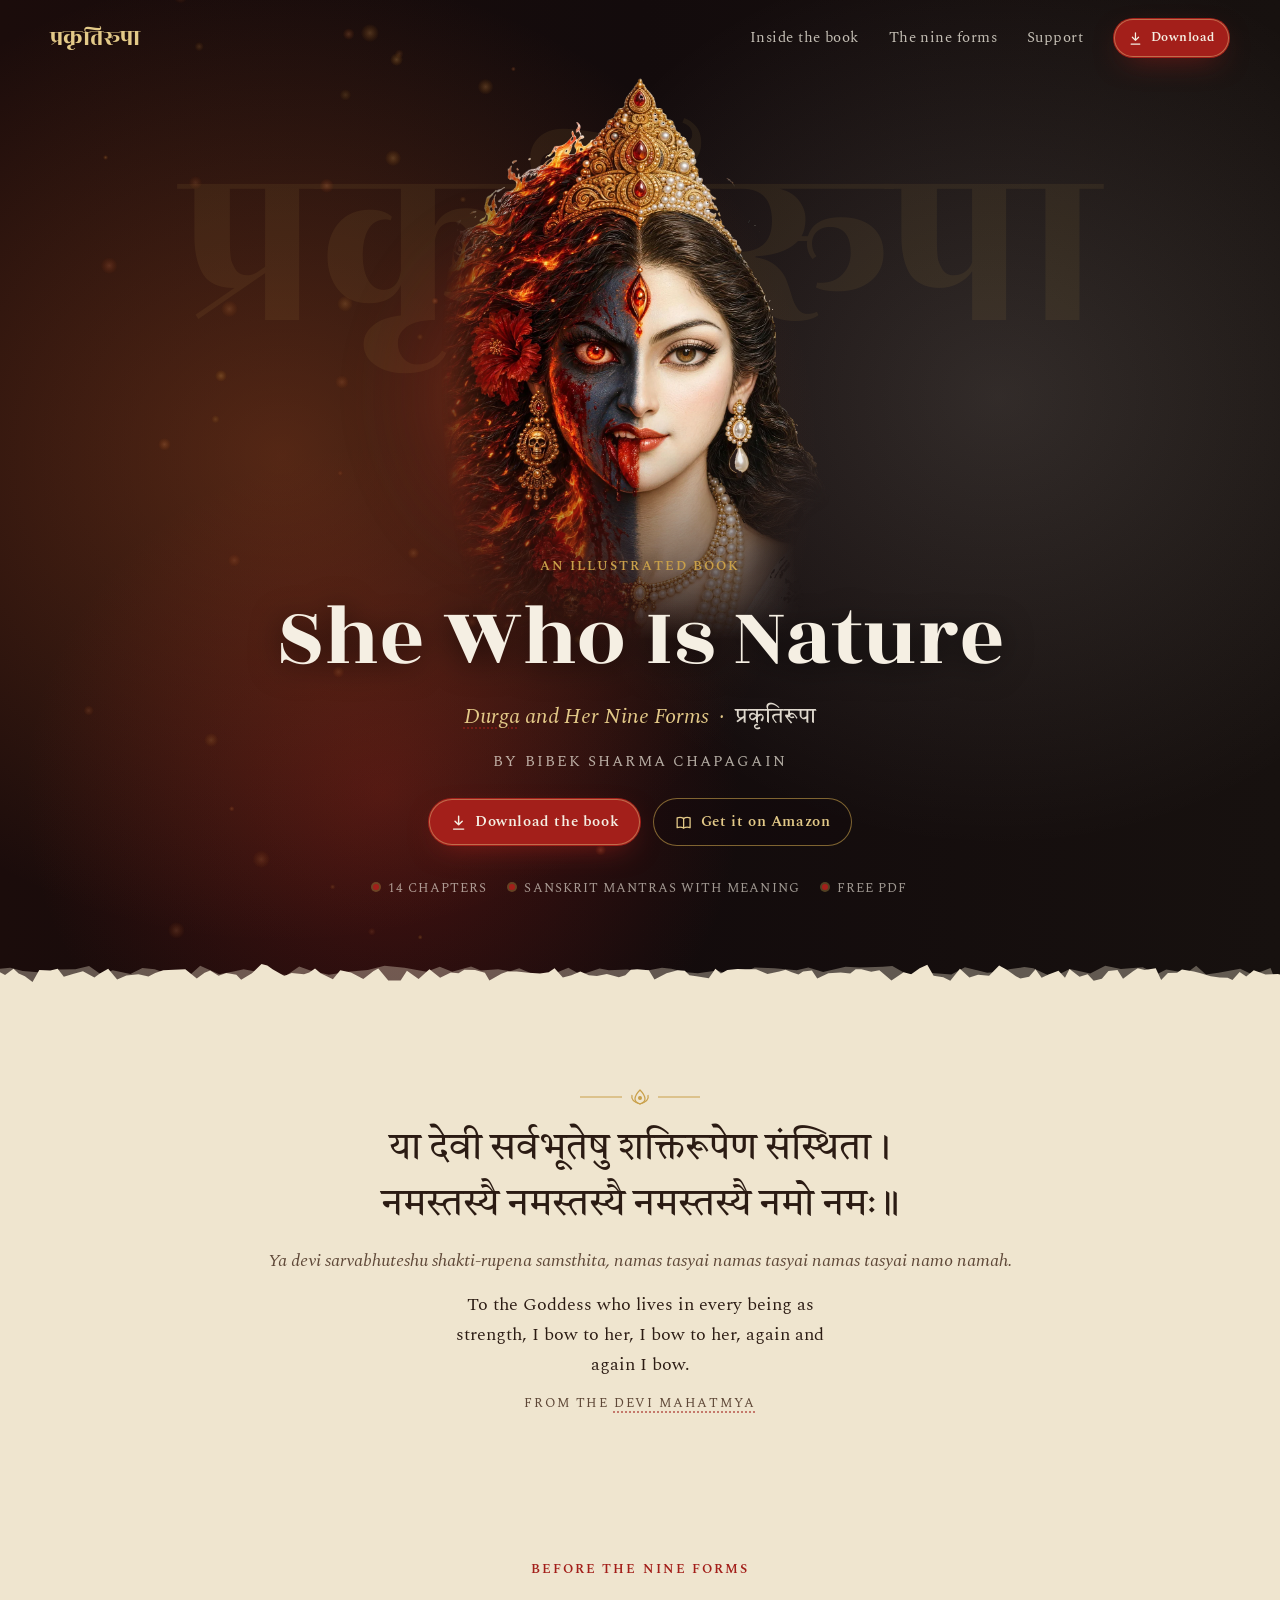
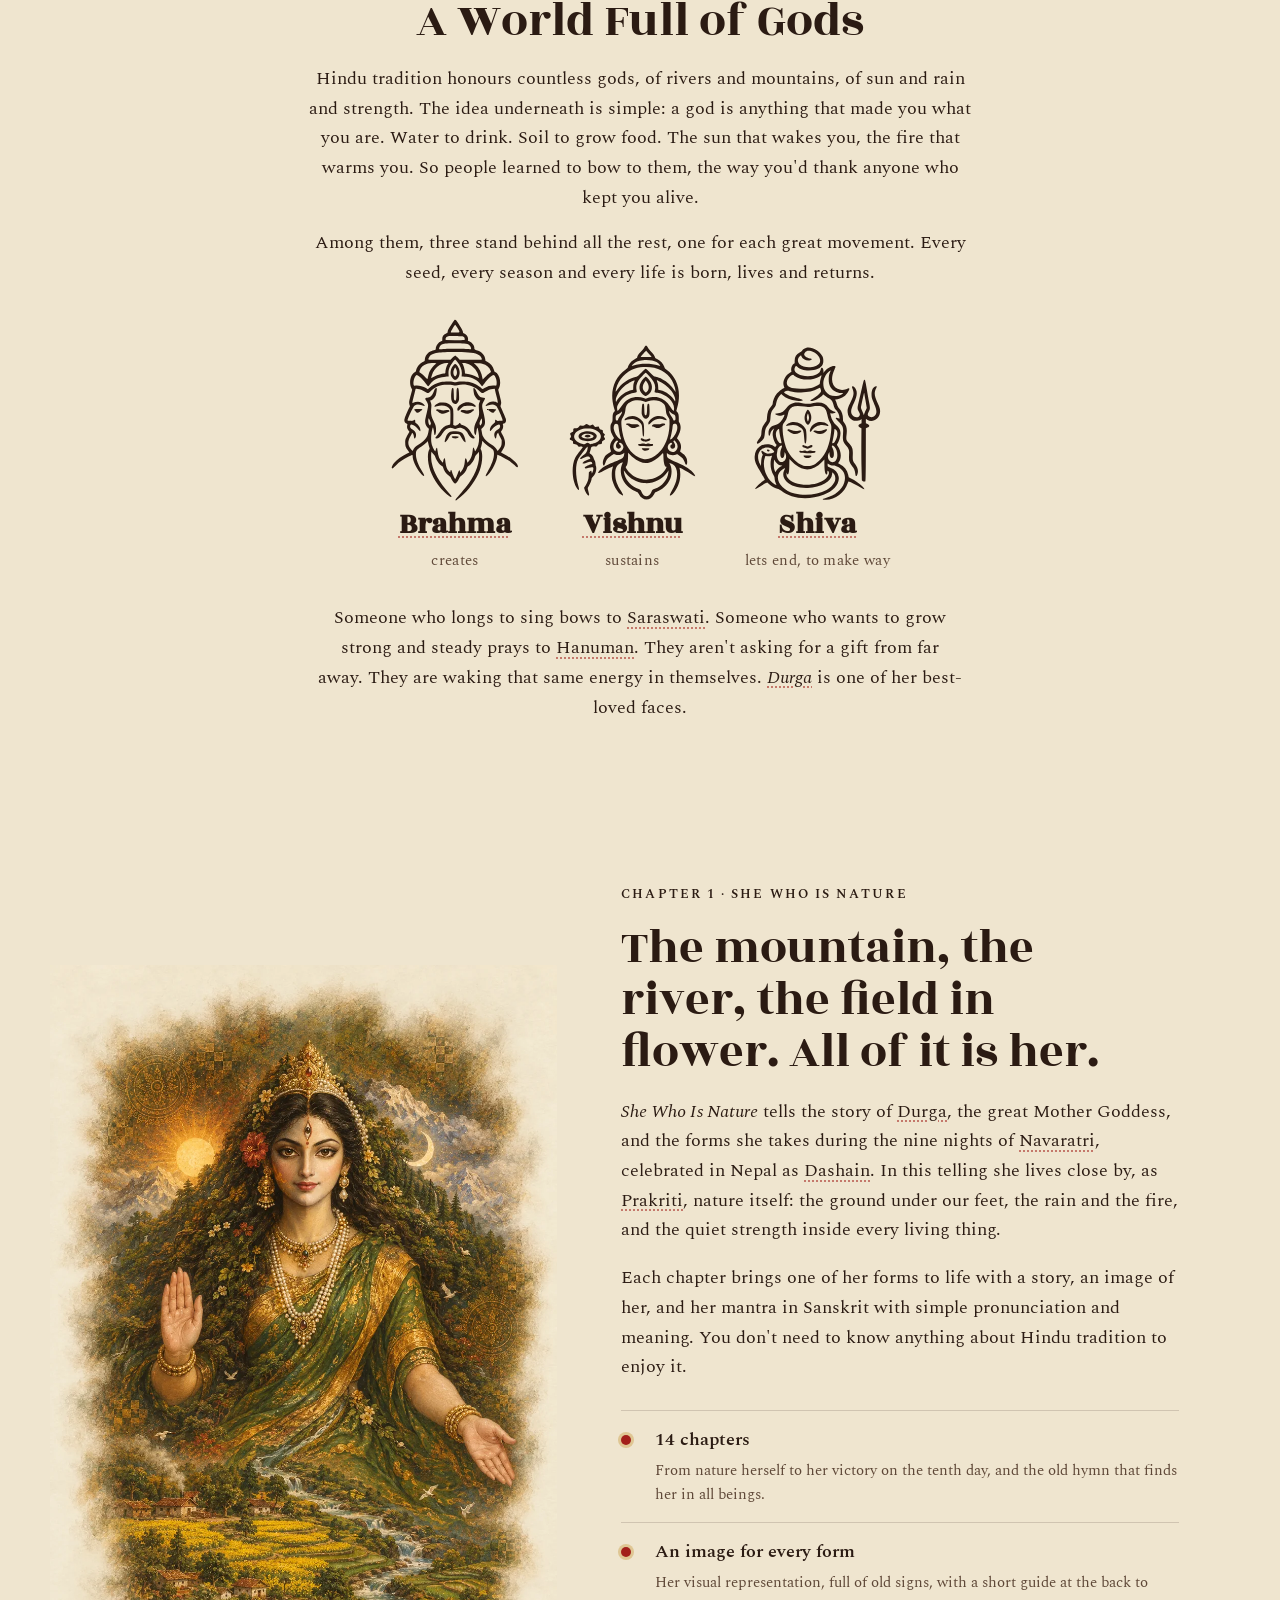
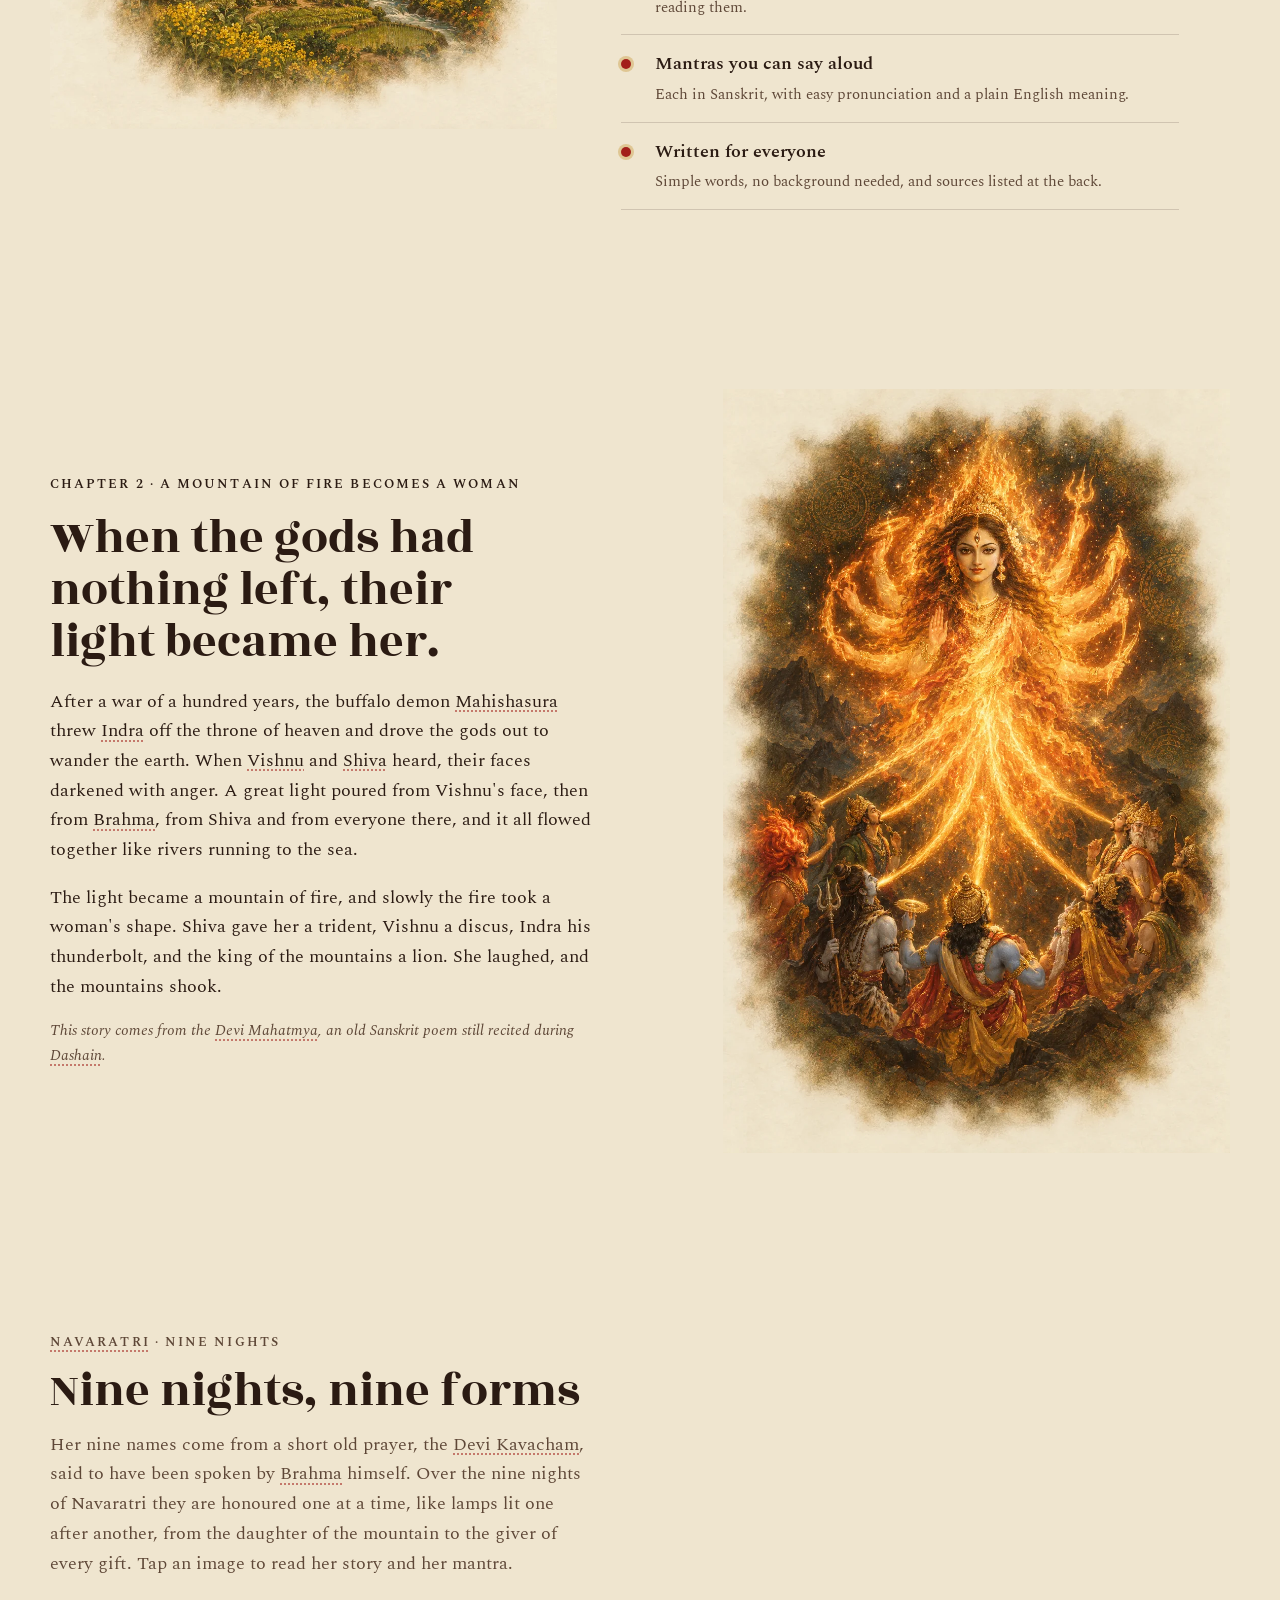
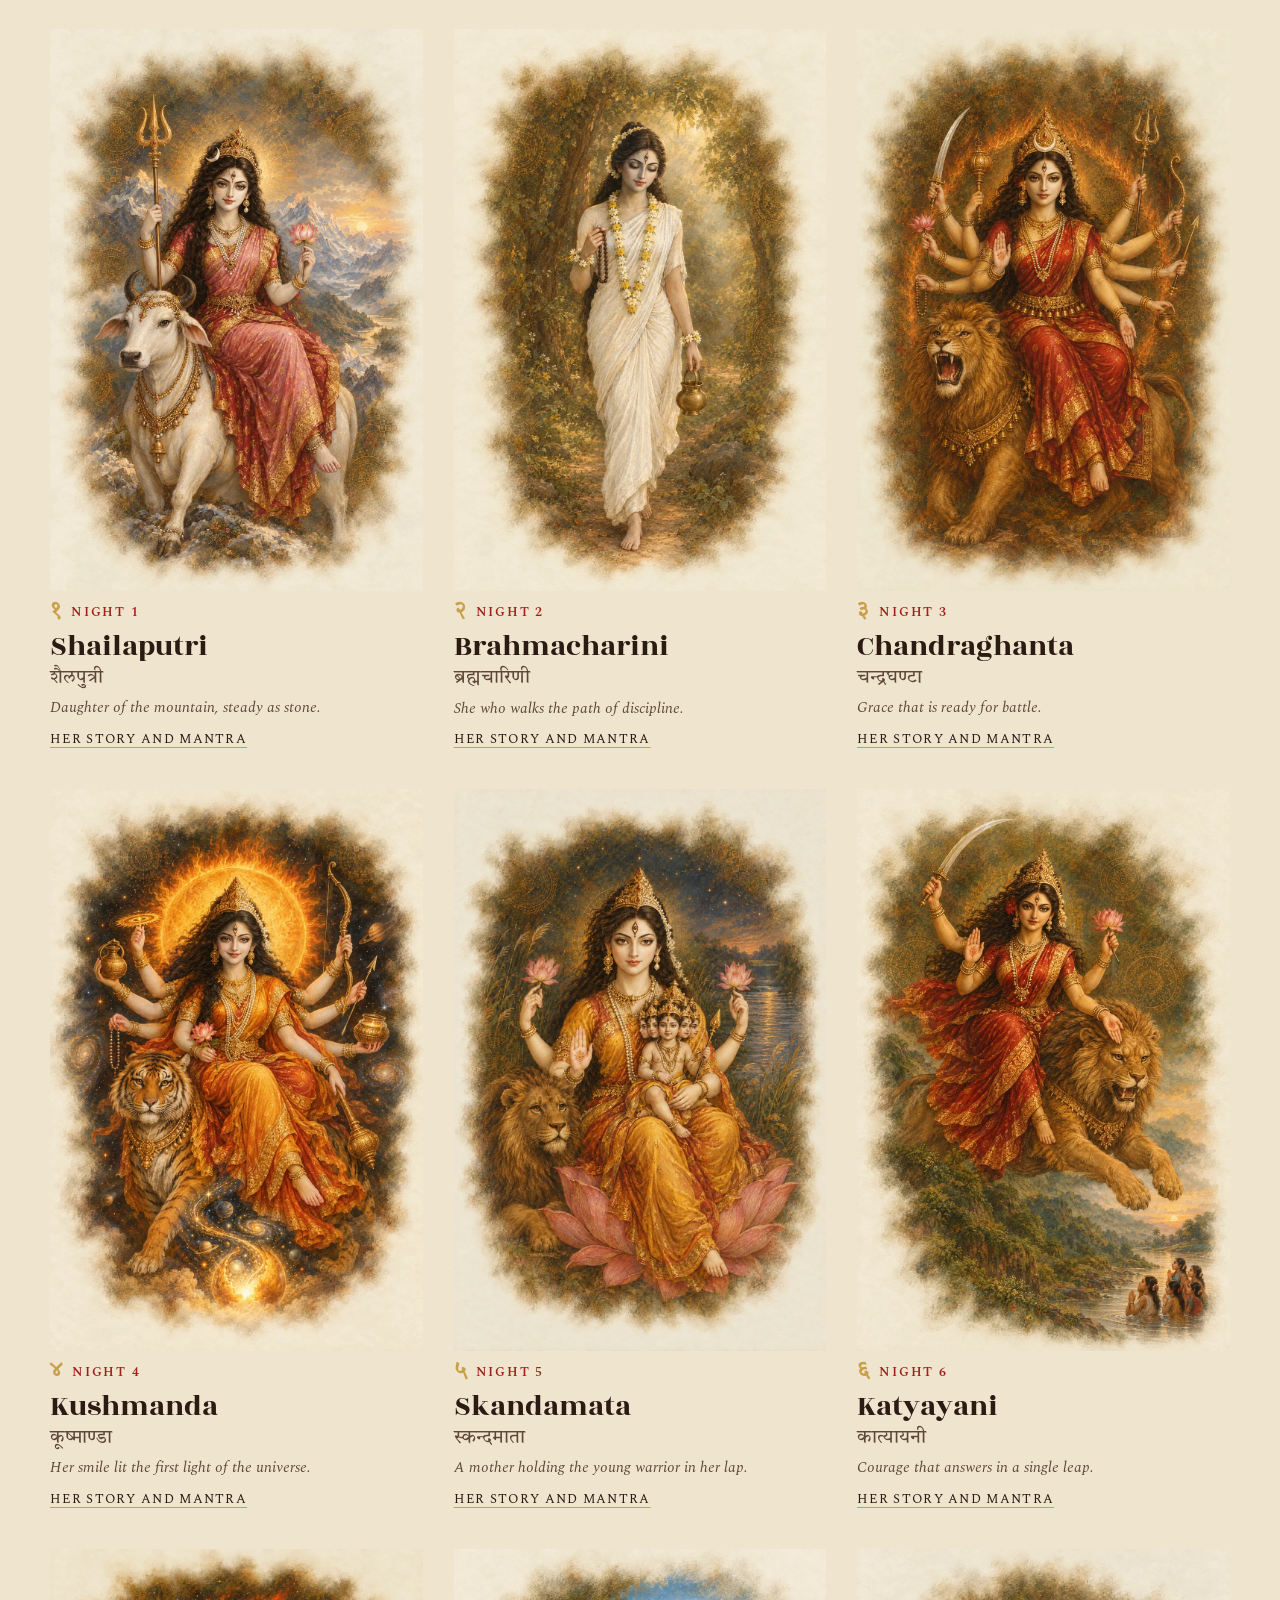
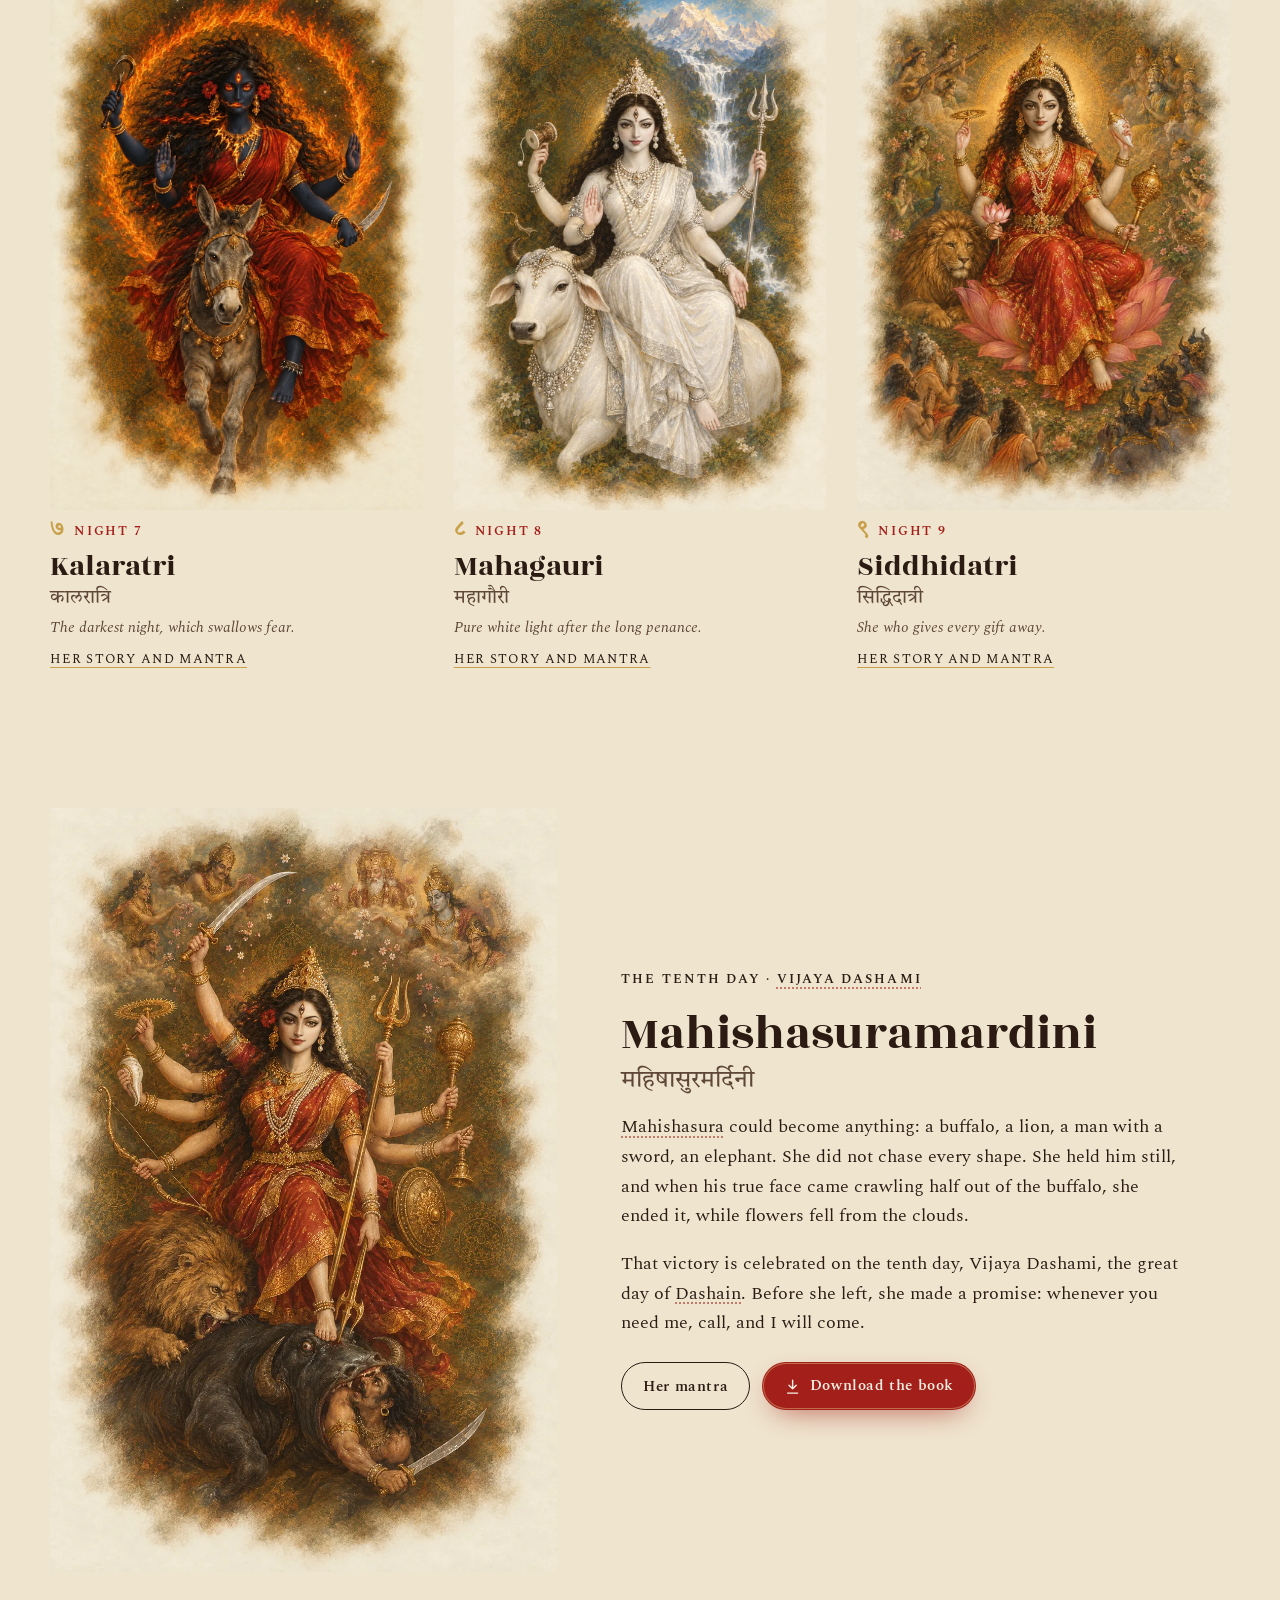
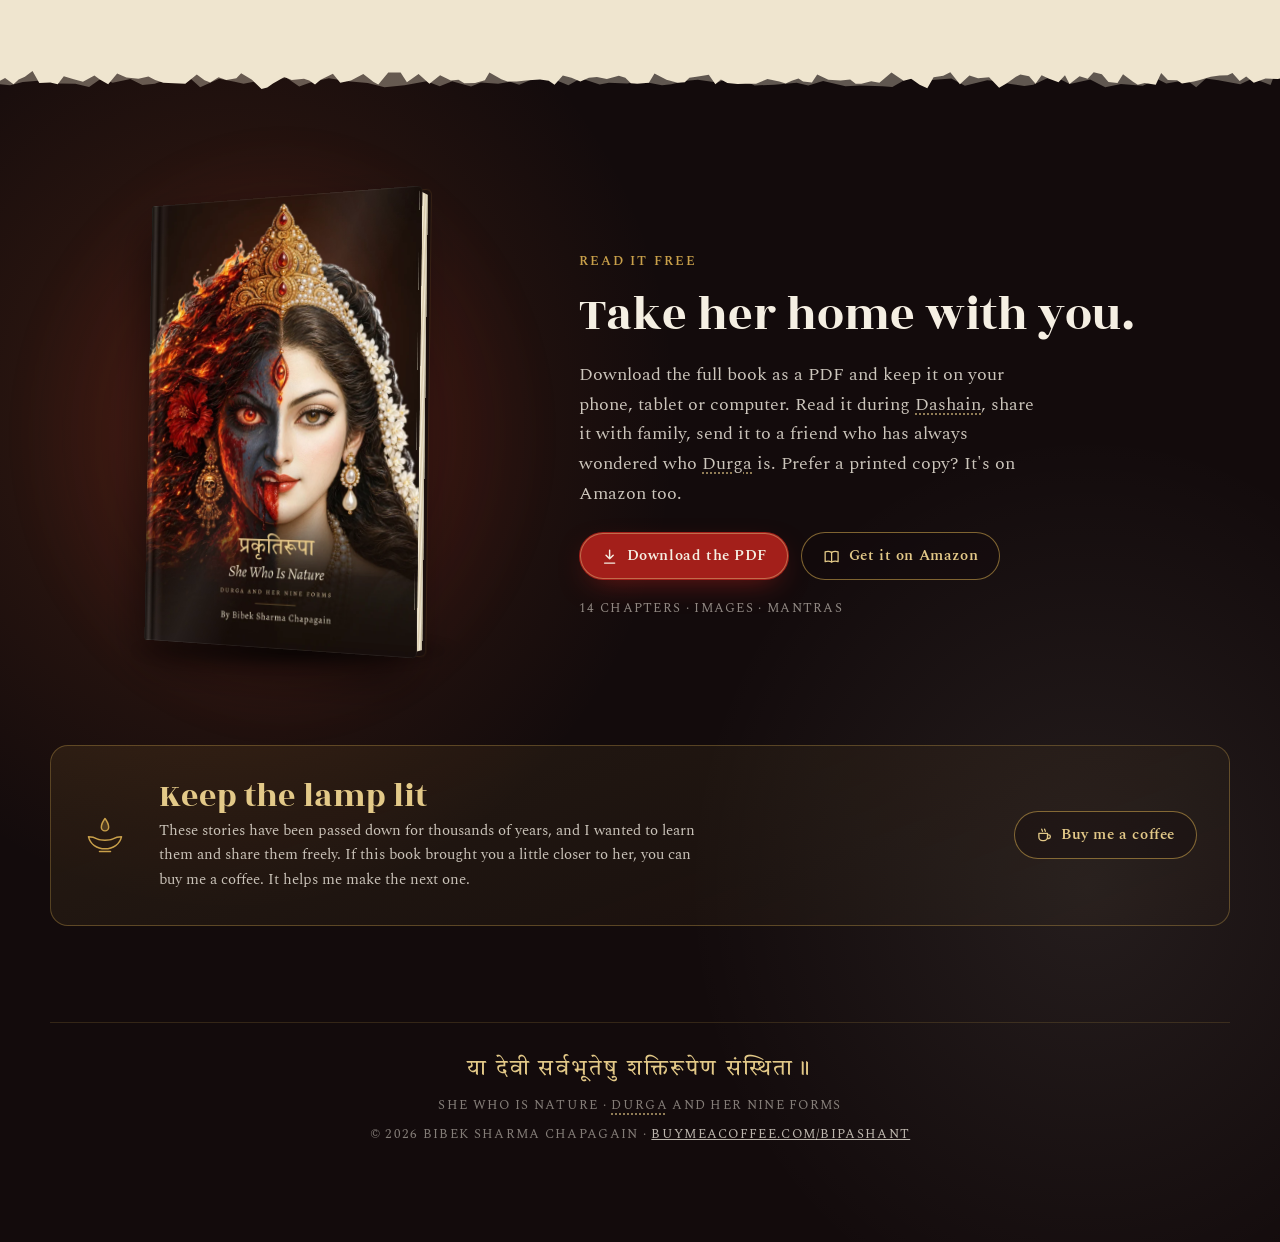
==== commit f5b3f2f9: "Add PostHog analytics (production only) and keep tooltips out of script blocks Co-Authored-By: Claud" ====
--- a/index.html
+++ b/index.html
@@ -12,6 +12,12 @@
   <script defer src="/_vercel/insights/script.js"></script>
   <script>window.si = window.si || function () { (window.siq = window.siq || []).push(arguments); };</script>
   <script defer src="/_vercel/speed-insights/script.js"></script>
+  <script>
+  !function(t,e){var o,n,p,r;e.__SV||(window.posthog=e,e._i=[],e.init=function(i,s,a){function g(t,e){var o=e.split(".");2==o.length&&(t=t[o[0]],e=o[1]),t[e]=function(){t.push([e].concat(Array.prototype.slice.call(arguments,0)))}}(p=t.createElement("script")).type="text/javascript",p.crossOrigin="anonymous",p.async=!0,p.src=s.api_host.replace(".i.posthog.com","-assets.i.posthog.com")+"/static/array.js",(r=t.getElementsByTagName("script")[0]).parentNode.insertBefore(p,r);var u=e;for(void 0!==a?u=e[a]=[]:a="posthog",u.people=u.people||[],u.toString=function(t){var e="posthog";return"posthog"!==a&&(e+="."+a),t||(e+=" (stub)"),e},u.people.toString=function(){return u.toString(1)+".people (stub)"},o="init capture register register_once unregister identify reset opt_in_capturing opt_out_capturing has_opted_out_capturing set_config get_distinct_id".split(" "),n=0;n<o.length;n++)g(u,o[n]);e._i.push([i,s,a])},e.__SV=1)}(document,window.posthog||[]);
+  if (location.hostname === 'prakritirupa.vercel.app') {  // production only: never on localhost, a LAN address or a preview deploy
+    posthog.init('phc_mDrcM5aYQpW4X6TyVXyZVUUmvGkrd7mLy9faixgEb9qn', { api_host: 'https://us.i.posthog.com', defaults: '2025-05-24', person_profiles: 'identified_only' });
+  }
+  </script>
   <title>She Who Is Nature · Durga and Her Nine Forms</title>
   <meta name="description" content="An illustrated book by Bibek Sharma Chapagain on Durga, the Mother Goddess as nature, and the forms she takes across the nine nights of Navaratri and Dashain. Images, stories and Sanskrit mantras with meaning.">
   <link rel="canonical" href="https://prakritirupa.vercel.app/">
